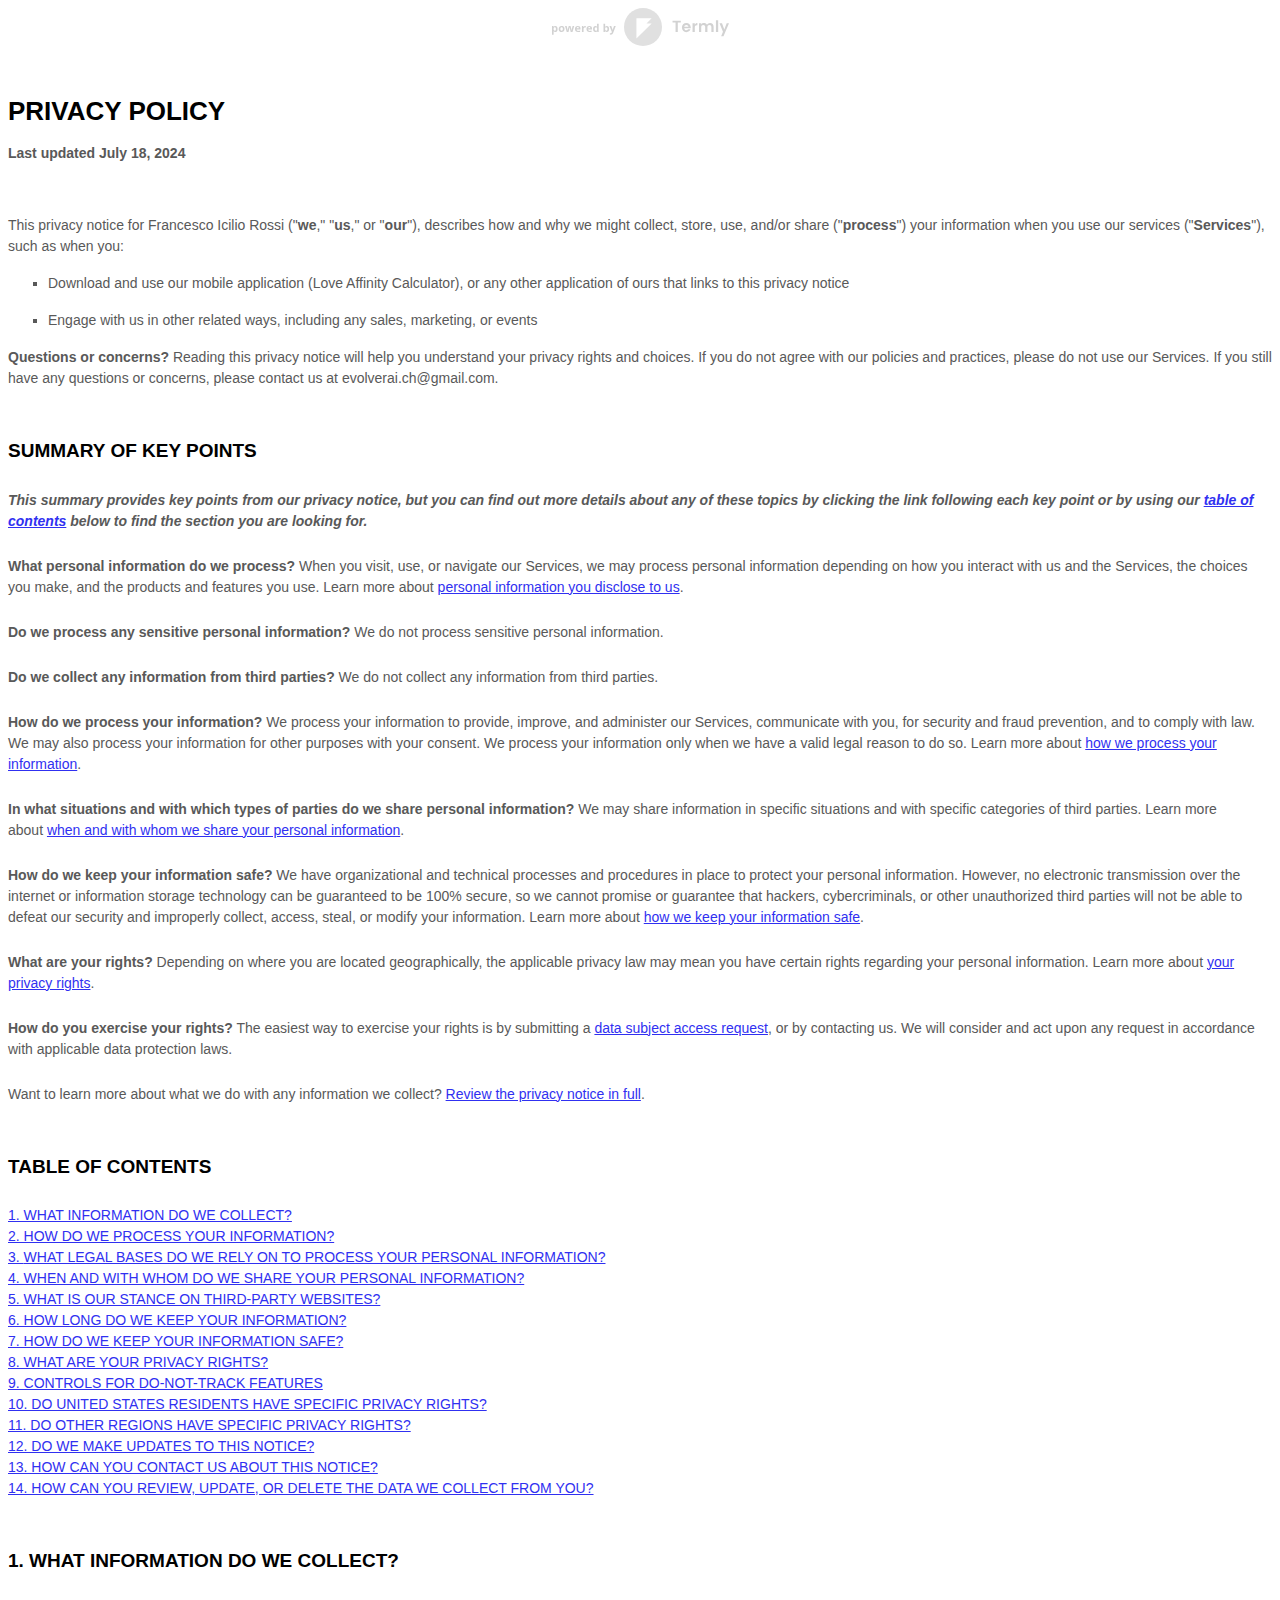
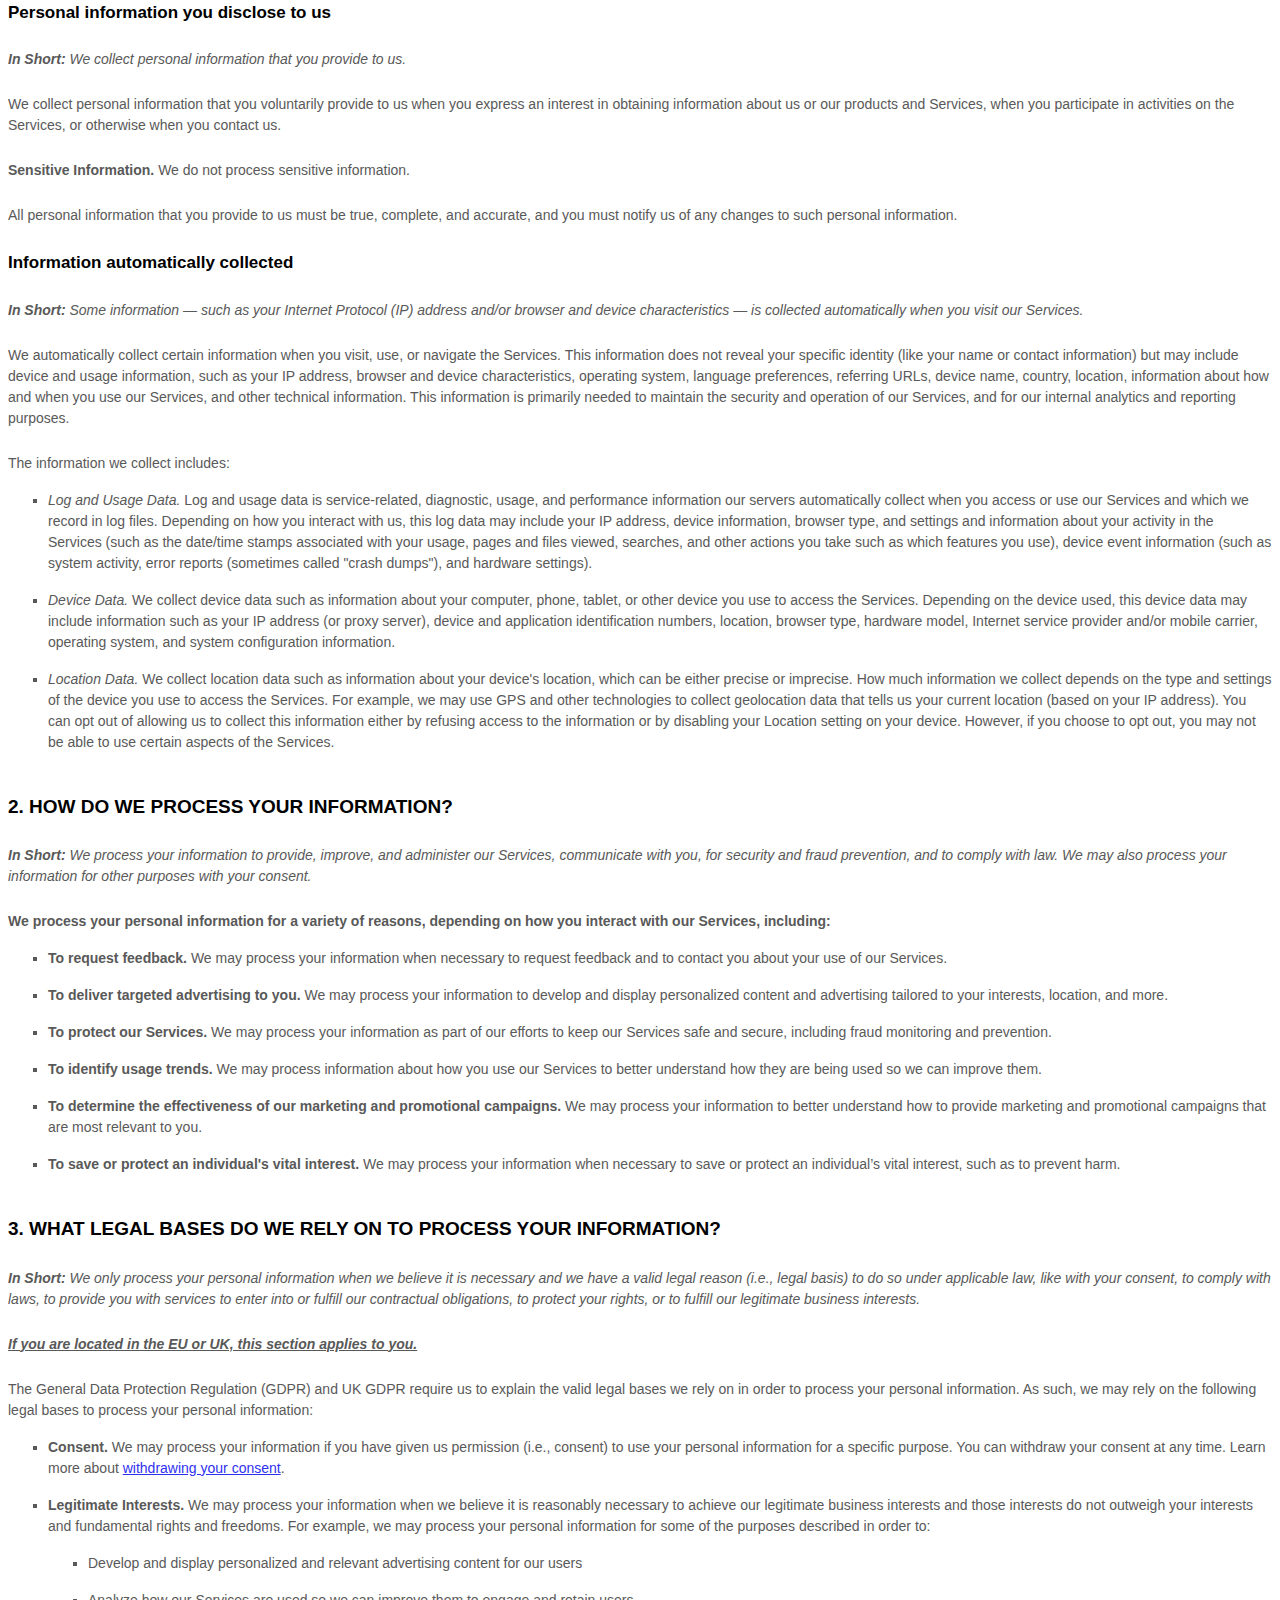
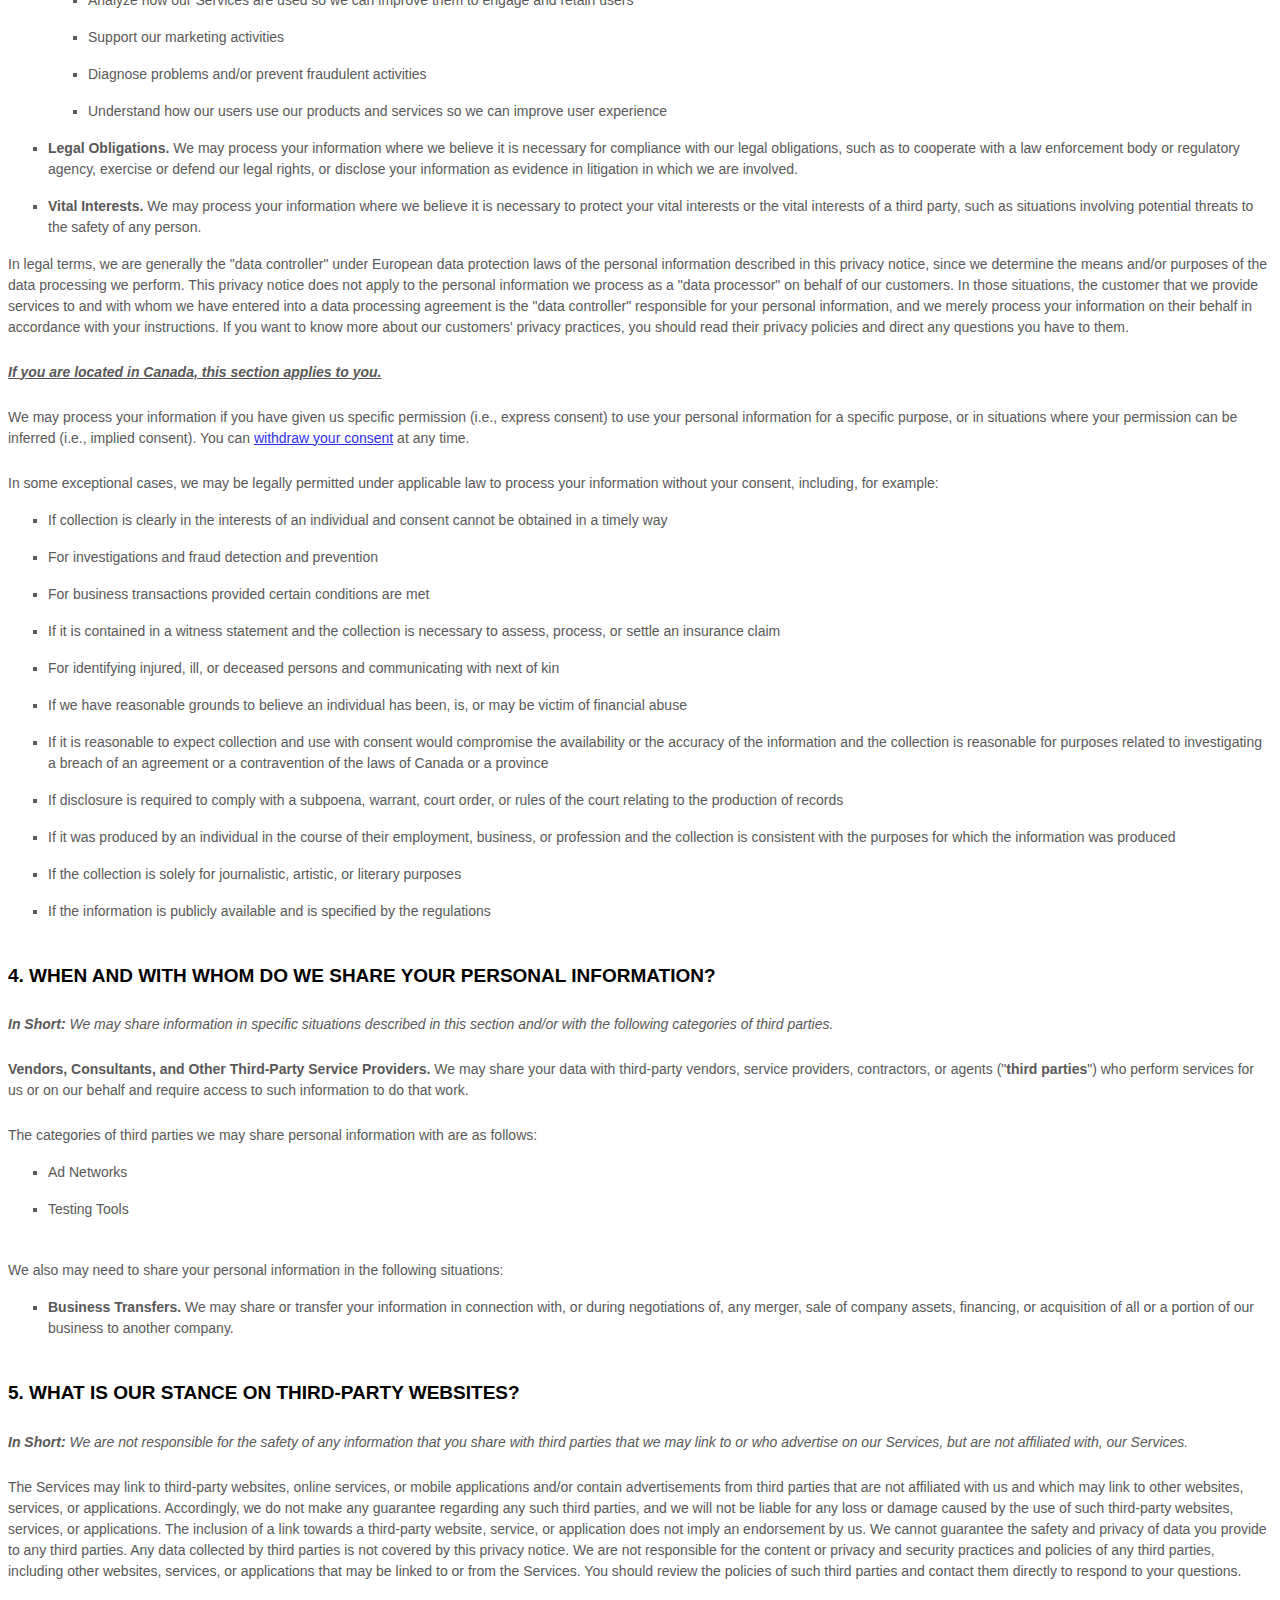
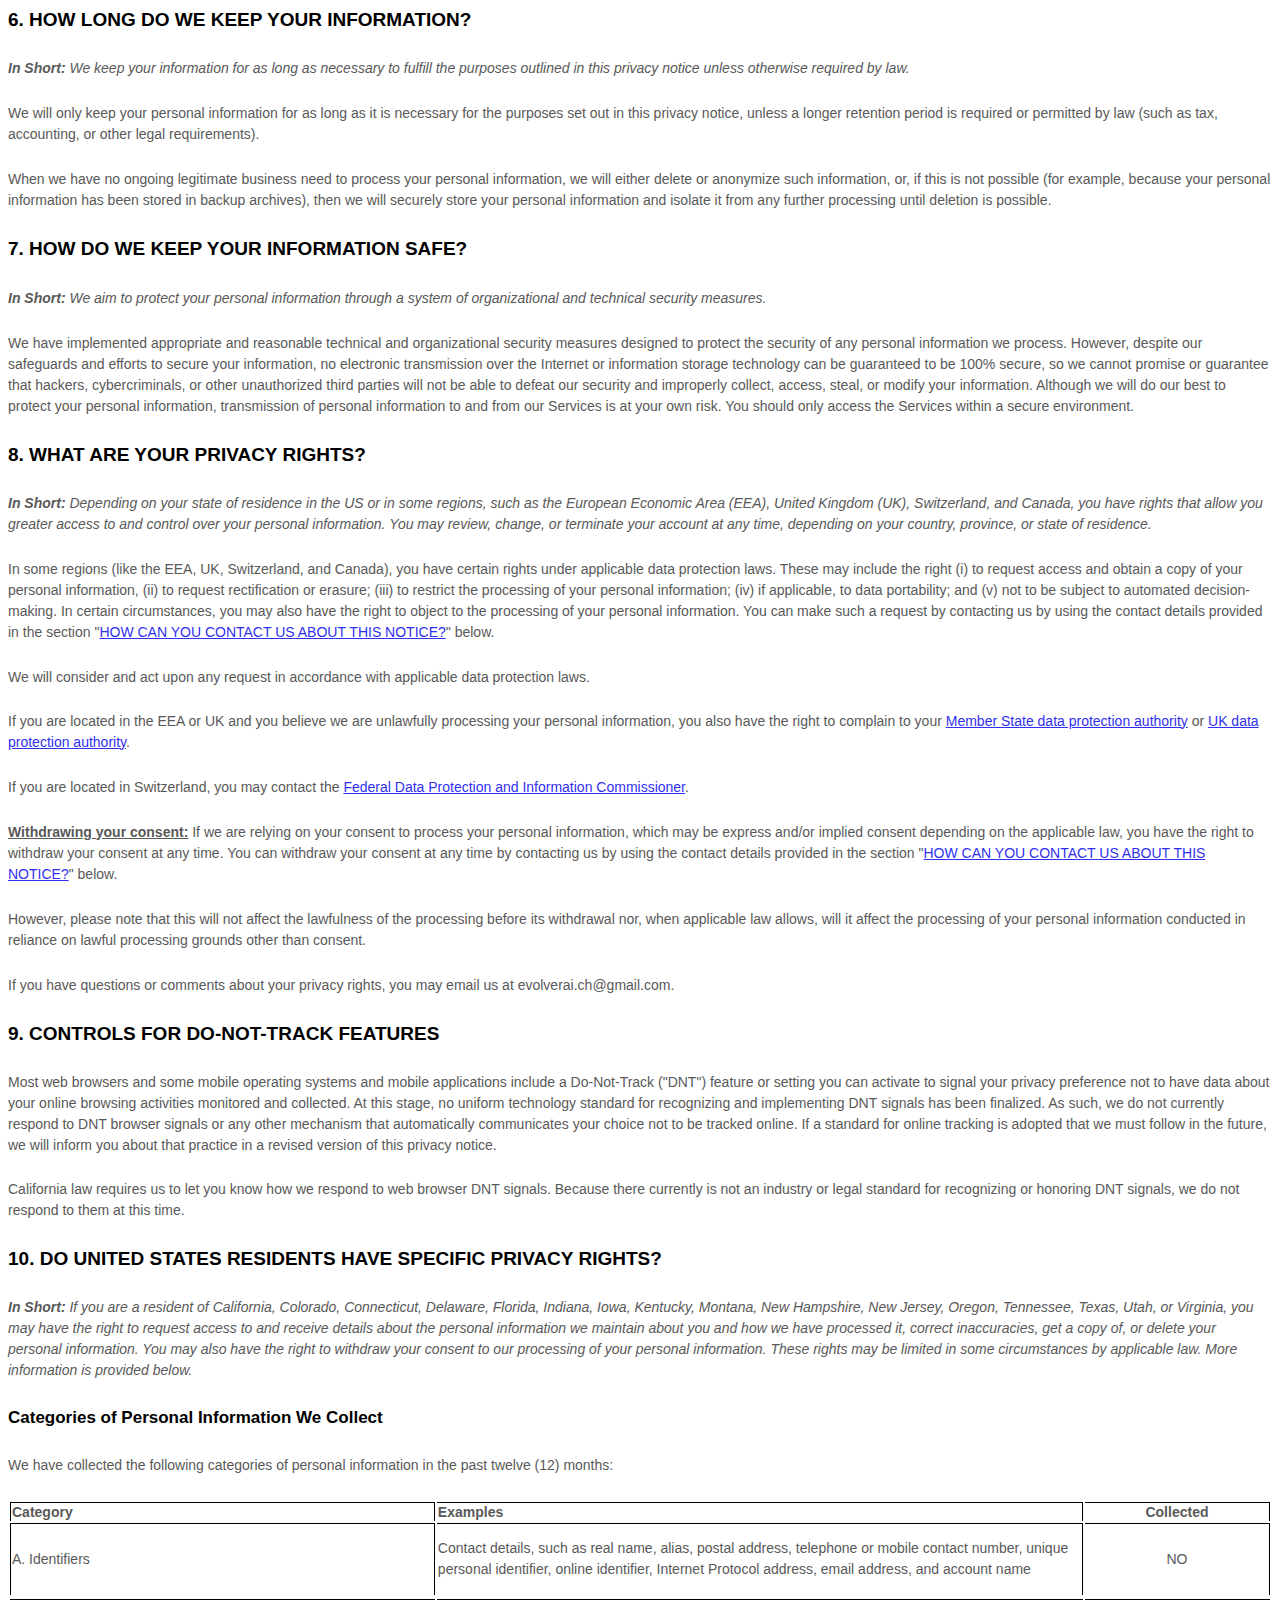
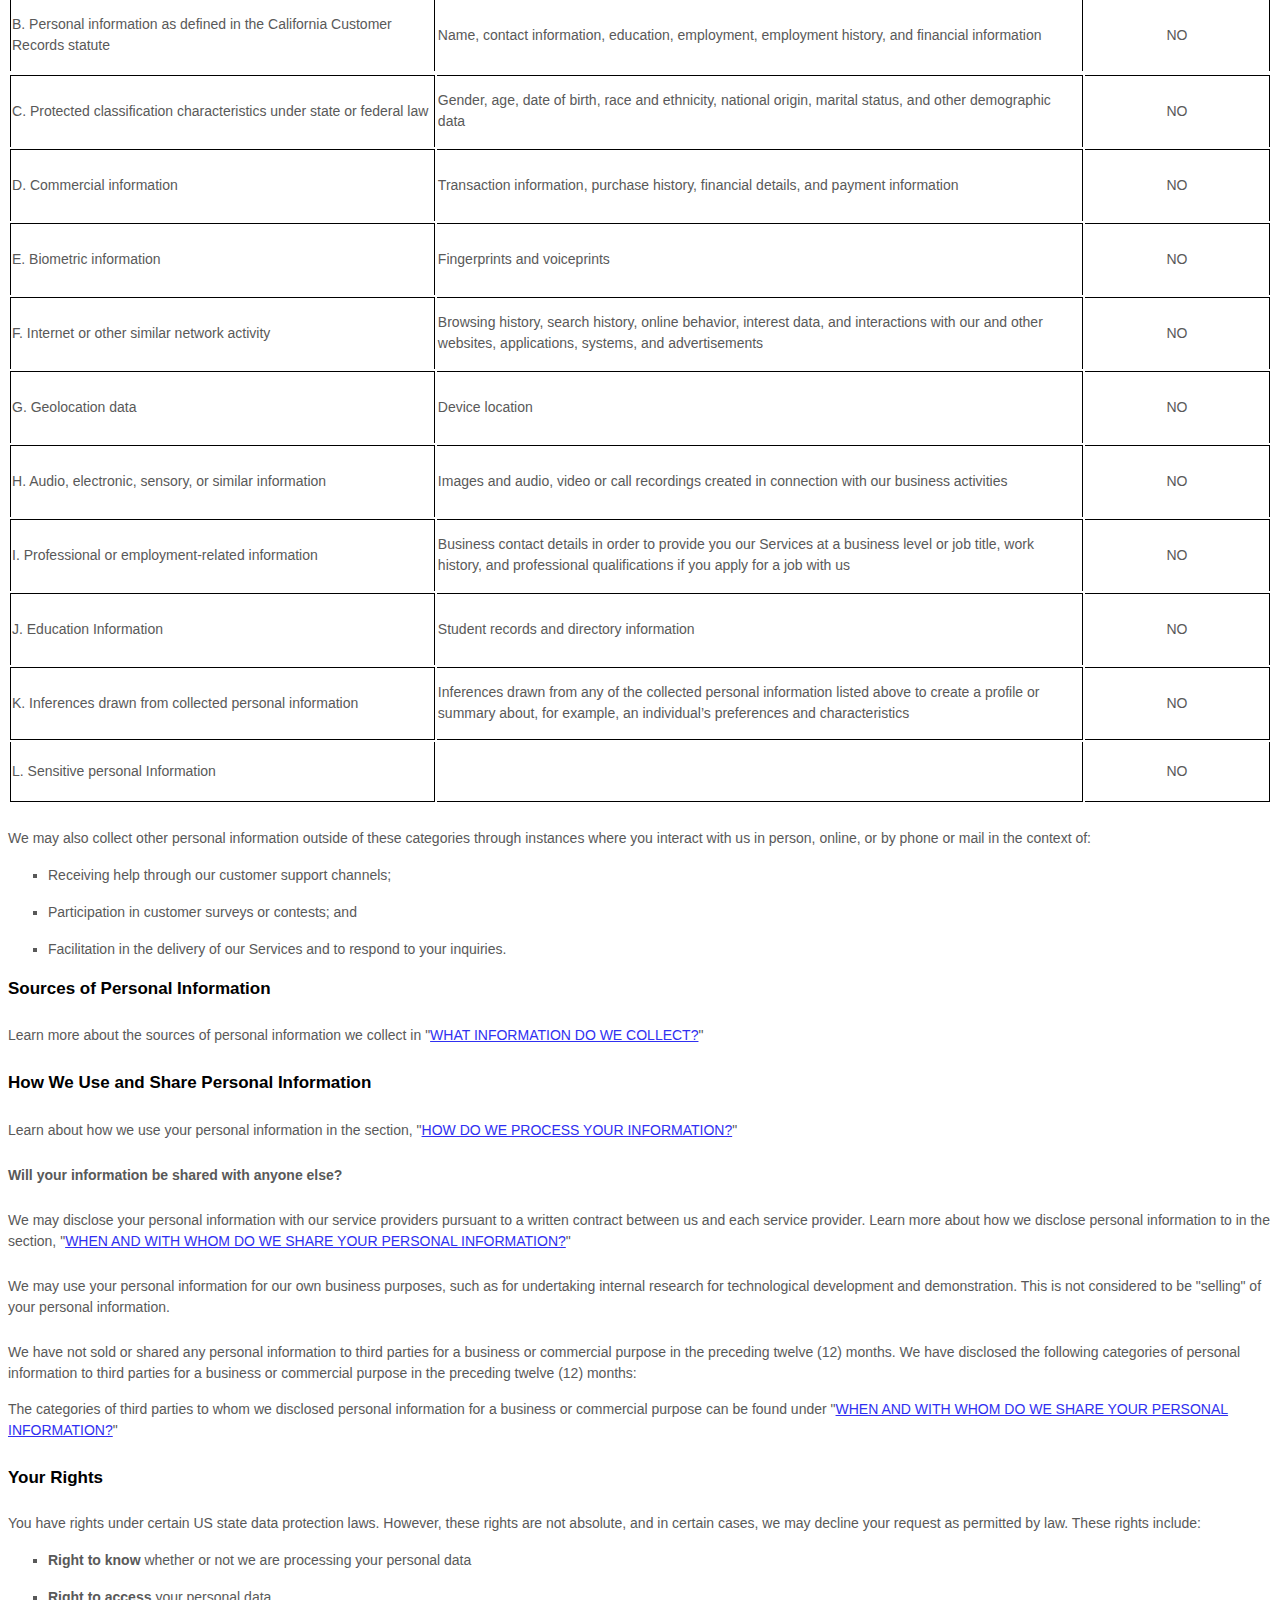
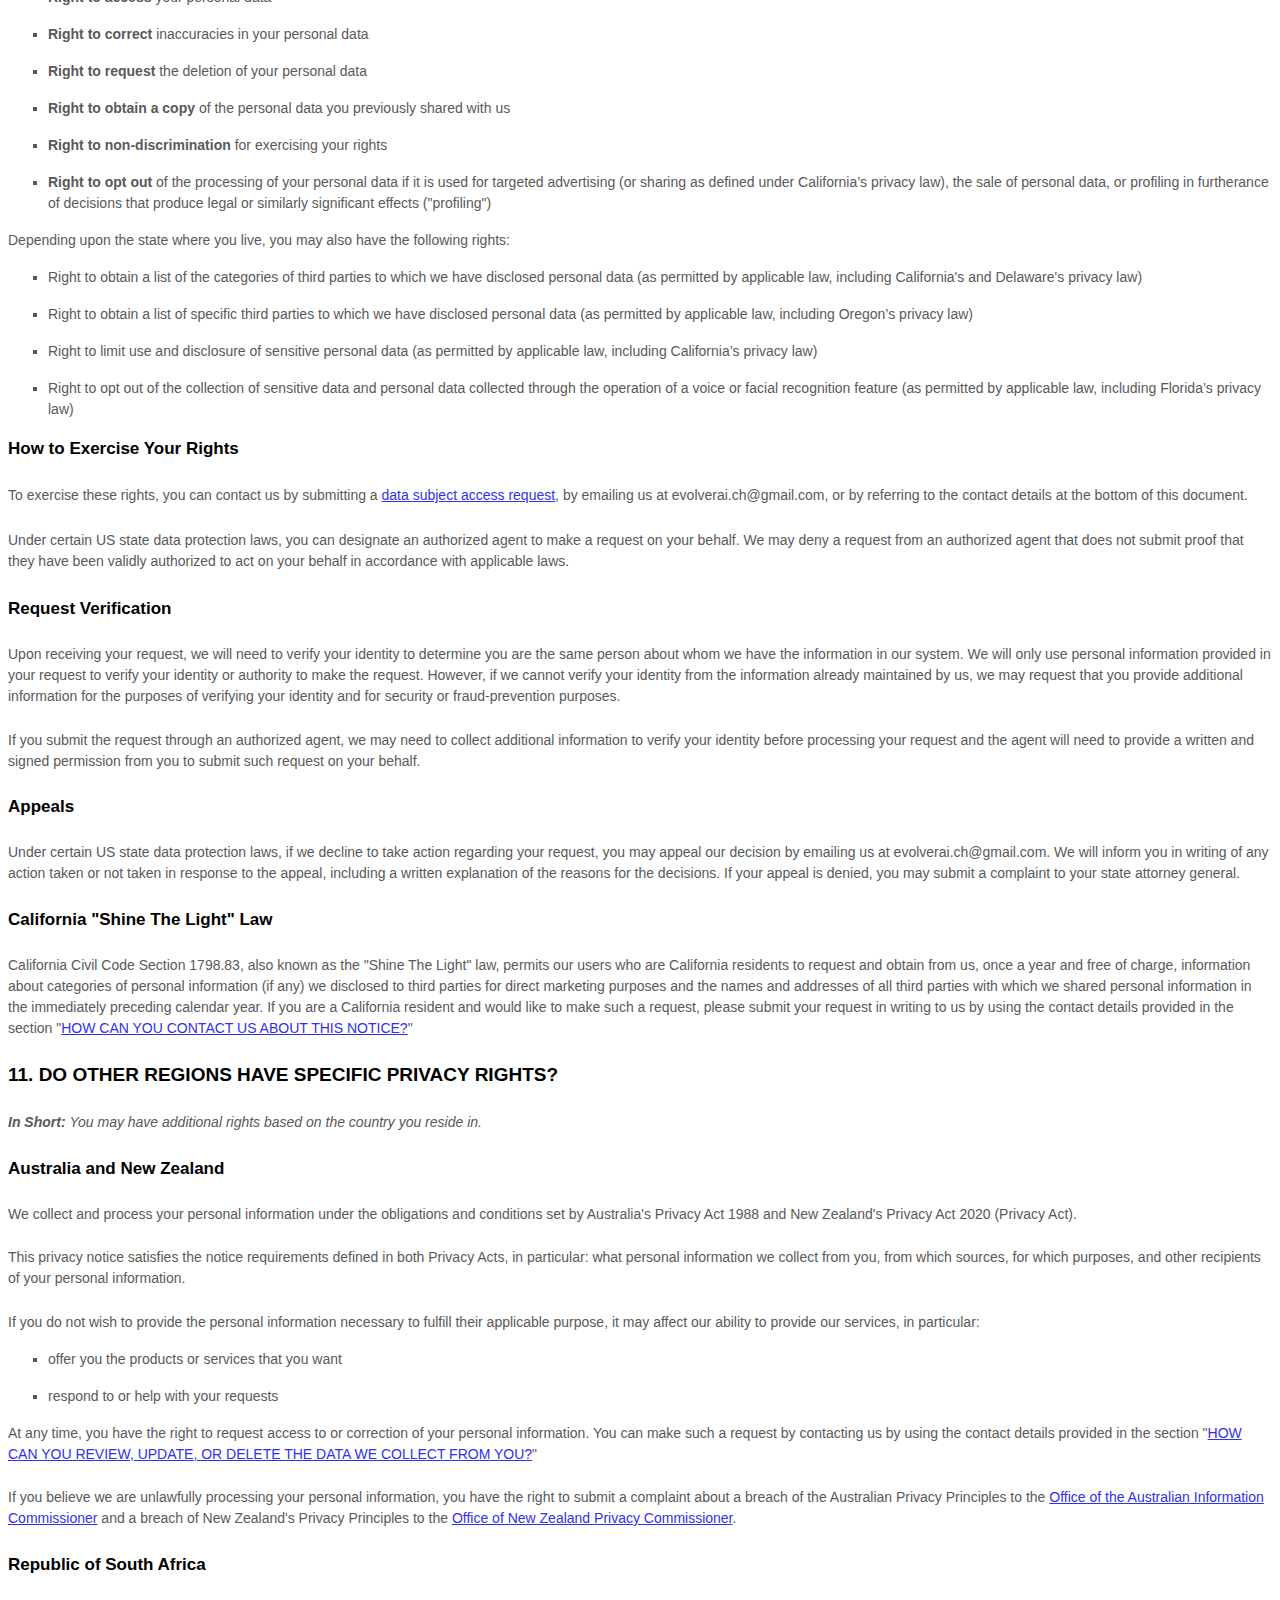
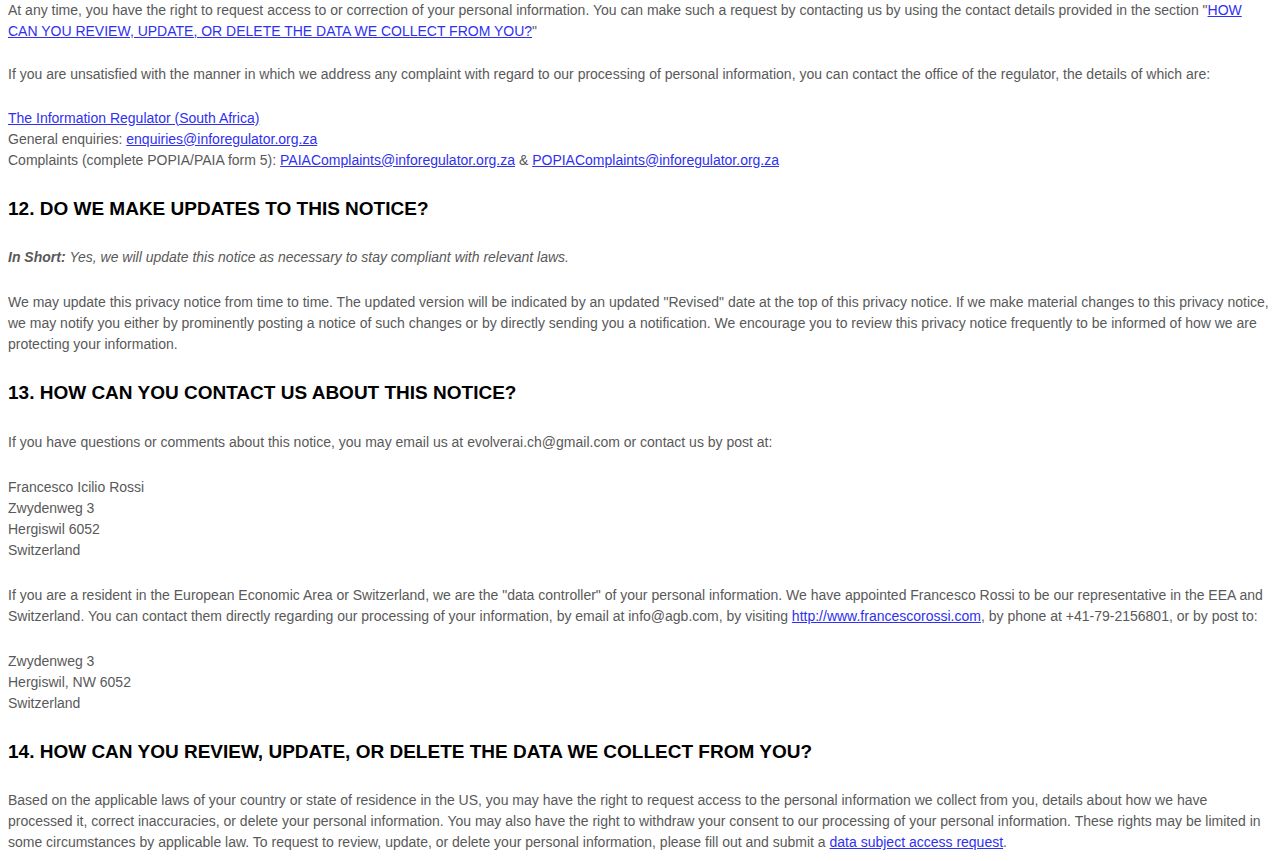
==== privacy.html @ 975b7aaa "Create privacy.html" ====
<html>
  <body>
    <style>
  [data-custom-class='body'], [data-custom-class='body'] * {
          background: transparent !important;
        }
[data-custom-class='title'], [data-custom-class='title'] * {
          font-family: Arial !important;
font-size: 26px !important;
color: #000000 !important;
        }
[data-custom-class='subtitle'], [data-custom-class='subtitle'] * {
          font-family: Arial !important;
color: #595959 !important;
font-size: 14px !important;
        }
[data-custom-class='heading_1'], [data-custom-class='heading_1'] * {
          font-family: Arial !important;
font-size: 19px !important;
color: #000000 !important;
        }
[data-custom-class='heading_2'], [data-custom-class='heading_2'] * {
          font-family: Arial !important;
font-size: 17px !important;
color: #000000 !important;
        }
[data-custom-class='body_text'], [data-custom-class='body_text'] * {
          color: #595959 !important;
font-size: 14px !important;
font-family: Arial !important;
        }
[data-custom-class='link'], [data-custom-class='link'] * {
          color: #3030F1 !important;
font-size: 14px !important;
font-family: Arial !important;
word-break: break-word !important;
        }
</style>
      <span style="display: block;margin: 0 auto 3.125rem;width: 11.125rem;height: 2.375rem;background: url([data-uri]) center no-repeat;"></span>

      <div data-custom-class="body">
      <div><strong><span style="font-size: 26px;"><span data-custom-class="title"><bdt class="block-component"></bdt><bdt class="question">PRIVACY POLICY</bdt><bdt class="statement-end-if-in-editor"></bdt></span></span></strong></div><div><br></div><div><span style="color: rgb(127, 127, 127);"><strong><span style="font-size: 15px;"><span data-custom-class="subtitle">Last updated <bdt class="question">July 18, 2024</bdt></span></span></strong></span></div><div><br></div><div><br></div><div><br></div><div style="line-height: 1.5;"><span style="color: rgb(127, 127, 127);"><span style="color: rgb(89, 89, 89); font-size: 15px;"><span data-custom-class="body_text">This privacy notice for <bdt class="question">Francesco Icilio Rossi<bdt class="block-component"></bdt></bdt> (<bdt class="block-component"></bdt>"<strong>we</strong>," "<strong>us</strong>," or "<strong>our</strong>"<bdt class="statement-end-if-in-editor"></bdt></span><span data-custom-class="body_text">), describes how and why we might collect, store, use, and/or share (<bdt class="block-component"></bdt>"<strong>process</strong>"<bdt class="statement-end-if-in-editor"></bdt>) your information when you use our services (<bdt class="block-component"></bdt>"<strong>Services</strong>"<bdt class="statement-end-if-in-editor"></bdt>), such as when you:</span></span></span><span style="font-size: 15px;"><span style="color: rgb(127, 127, 127);"><span data-custom-class="body_text"><span style="color: rgb(89, 89, 89);"><span data-custom-class="body_text"><bdt class="block-component"></bdt></span></span></span></span></span></span></span></span></li></ul><div><bdt class="block-component"><span style="font-size: 15px;"><span style="font-size: 15px;"><span style="color: rgb(127, 127, 127);"><span data-custom-class="body_text"><span style="color: rgb(89, 89, 89);"><span data-custom-class="body_text"><bdt class="block-component"></bdt></span></span></span></span></span></span></bdt></div><ul><li data-custom-class="body_text" style="line-height: 1.5;"><span style="font-size: 15px; color: rgb(89, 89, 89);"><span style="font-size: 15px; color: rgb(89, 89, 89);"><span data-custom-class="body_text">Download and use<bdt class="block-component"></bdt> our mobile application<bdt class="block-component"></bdt> (<bdt class="question">Love Affinity Calculator)<span style="font-size: 15px; color: rgb(89, 89, 89);"><span style="font-size: 15px; color: rgb(89, 89, 89);"><span data-custom-class="body_text"><span style="font-size: 15px;"><span style="color: rgb(89, 89, 89);"><span data-custom-class="body_text"><span style="font-size: 15px;"><span style="color: rgb(89, 89, 89);"><bdt class="statement-end-if-in-editor">,</bdt></span></span></span></span></span></span></span></span></bdt></span><span data-custom-class="body_text"><span style="font-size: 15px;"><span style="color: rgb(89, 89, 89);"><span data-custom-class="body_text"><span style="font-size: 15px;"><span style="color: rgb(89, 89, 89);"><bdt class="statement-end-if-in-editor"><bdt class="block-component"> or any other application of ours that links to this privacy notice</bdt></bdt></span></span></span></span></span></span></span></span></li></ul><div style="line-height: 1.5;"><span style="font-size: 15px;"><span style="color: rgb(127, 127, 127);"><span data-custom-class="body_text"><span style="color: rgb(89, 89, 89);"><span data-custom-class="body_text"><bdt class="block-component"></bdt></span></span></span></span></span></div><ul><li data-custom-class="body_text" style="line-height: 1.5;"><span style="font-size: 15px; color: rgb(89, 89, 89);"><span style="font-size: 15px; color: rgb(89, 89, 89);"><span data-custom-class="body_text">Engage with us in other related ways, including any sales, marketing, or events<span style="font-size: 15px;"><span style="color: rgb(89, 89, 89);"><span data-custom-class="body_text"><span style="font-size: 15px;"><span style="color: rgb(89, 89, 89);"><bdt class="statement-end-if-in-editor"></bdt></span></span></span></span></span></span></span></span></li></ul><div style="line-height: 1.5;"><span style="font-size: 15px;"><span style="color: rgb(127, 127, 127);"><span data-custom-class="body_text"><strong>Questions or concerns? </strong>Reading this privacy notice will help you understand your privacy rights and choices. If you do not agree with our policies and practices, please do not use our Services.<bdt class="block-component"></bdt> If you still have any questions or concerns, please contact us at <bdt class="question">evolverai.ch@gmail.com</bdt>.</span></span></span></div><div style="line-height: 1.5;"><br></div><div style="line-height: 1.5;"><br></div><div style="line-height: 1.5;"><strong><span style="font-size: 15px;"><span data-custom-class="heading_1">SUMMARY OF KEY POINTS</span></span></strong></div><div style="line-height: 1.5;"><br></div><div style="line-height: 1.5;"><span style="font-size: 15px;"><span data-custom-class="body_text"><strong><em>This summary provides key points from our privacy notice, but you can find out more details about any of these topics by clicking the link following each key point or by using our </em></strong></span></span><a data-custom-class="link" href="#toc"><span style="color: rgb(0, 58, 250); font-size: 15px;"><span data-custom-class="body_text"><strong><em>table of contents</em></strong></span></span></a><span style="font-size: 15px;"><span data-custom-class="body_text"><strong><em> below to find the section you are looking for.</em></strong></span></span></div><div style="line-height: 1.5;"><br></div><div style="line-height: 1.5;"><span style="font-size: 15px;"><span data-custom-class="body_text"><strong>What personal information do we process?</strong> When you visit, use, or navigate our Services, we may process personal information depending on how you interact with us and the Services, the choices you make, and the products and features you use. Learn more about </span></span><a data-custom-class="link" href="#personalinfo"><span style="color: rgb(0, 58, 250); font-size: 15px;"><span data-custom-class="body_text">personal information you disclose to us</span></span></a><span data-custom-class="body_text">.</span></div><div style="line-height: 1.5;"><br></div><div style="line-height: 1.5;"><span style="font-size: 15px;"><span data-custom-class="body_text"><strong>Do we process any sensitive personal information?</strong> <bdt class="block-component"></bdt>We do not process sensitive personal information.<bdt class="else-block"></bdt></span></span></div><div style="line-height: 1.5;"><br></div><div style="line-height: 1.5;"><span style="font-size: 15px;"><span data-custom-class="body_text"><strong>Do we collect any information from third parties?</strong> <bdt class="block-component"></bdt>We do not collect any information from third parties.<bdt class="else-block"></bdt></span></span></div><div style="line-height: 1.5;"><br></div><div style="line-height: 1.5;"><span style="font-size: 15px;"><span data-custom-class="body_text"><strong>How do we process your information?</strong> We process your information to provide, improve, and administer our Services, communicate with you, for security and fraud prevention, and to comply with law. We may also process your information for other purposes with your consent. We process your information only when we have a valid legal reason to do so. Learn more about </span></span><a data-custom-class="link" href="#infouse"><span style="color: rgb(0, 58, 250); font-size: 15px;"><span data-custom-class="body_text">how we process your information</span></span></a><span data-custom-class="body_text">.</span></div><div style="line-height: 1.5;"><br></div><div style="line-height: 1.5;"><span style="font-size: 15px;"><span data-custom-class="body_text"><strong>In what situations and with which <bdt class="block-component"></bdt>types of <bdt class="statement-end-if-in-editor"></bdt>parties do we share personal information?</strong> We may share information in specific situations and with specific <bdt class="block-component"></bdt>categories of <bdt class="statement-end-if-in-editor"></bdt>third parties. Learn more about </span></span><a data-custom-class="link" href="#whoshare"><span style="color: rgb(0, 58, 250); font-size: 15px;"><span data-custom-class="body_text">when and with whom we share your personal information</span></span></a><span style="font-size: 15px;"><span data-custom-class="body_text">.<bdt class="block-component"></bdt></span></span></div><div style="line-height: 1.5;"><br></div><div style="line-height: 1.5;"><span style="font-size: 15px;"><span data-custom-class="body_text"><strong>How do we keep your information safe?</strong> We have <bdt class="block-component"></bdt>organizational<bdt class="statement-end-if-in-editor"></bdt> and technical processes and procedures in place to protect your personal information. However, no electronic transmission over the internet or information storage technology can be guaranteed to be 100% secure, so we cannot promise or guarantee that hackers, cybercriminals, or other <bdt class="block-component"></bdt>unauthorized<bdt class="statement-end-if-in-editor"></bdt> third parties will not be able to defeat our security and improperly collect, access, steal, or modify your information. Learn more about </span></span><a data-custom-class="link" href="#infosafe"><span style="color: rgb(0, 58, 250); font-size: 15px;"><span data-custom-class="body_text">how we keep your information safe</span></span></a><span data-custom-class="body_text">.</span><span style="font-size: 15px;"><span data-custom-class="body_text"><bdt class="statement-end-if-in-editor"></bdt></span></span></div><div style="line-height: 1.5;"><br></div><div style="line-height: 1.5;"><span style="font-size: 15px;"><span data-custom-class="body_text"><strong>What are your rights?</strong> Depending on where you are located geographically, the applicable privacy law may mean you have certain rights regarding your personal information. Learn more about </span></span><a data-custom-class="link" href="#privacyrights"><span style="color: rgb(0, 58, 250); font-size: 15px;"><span data-custom-class="body_text">your privacy rights</span></span></a><span data-custom-class="body_text">.</span></div><div style="line-height: 1.5;"><br></div><div style="line-height: 1.5;"><span style="font-size: 15px;"><span data-custom-class="body_text"><strong>How do you exercise your rights?</strong> The easiest way to exercise your rights is by <bdt class="block-component">submitting a </bdt></span></span><a data-custom-class="link" href="https://app.termly.io/notify/fcb18ccc-96d6-456f-a2cc-b5f758403b99" rel="noopener noreferrer" target="_blank"><span style="color: rgb(0, 58, 250); font-size: 15px;"><span data-custom-class="body_text">data subject access request</span></span></a><span style="font-size: 15px;"><span data-custom-class="body_text"><bdt class="block-component"></bdt>, or by contacting us. We will consider and act upon any request in accordance with applicable data protection laws.</span></span></div><div style="line-height: 1.5;"><br></div><div style="line-height: 1.5;"><span style="font-size: 15px;"><span data-custom-class="body_text">Want to learn more about what we do with any information we collect? </span></span><a data-custom-class="link" href="#toc"><span style="color: rgb(0, 58, 250); font-size: 15px;"><span data-custom-class="body_text">Review the privacy notice in full</span></span></a><span style="font-size: 15px;"><span data-custom-class="body_text">.</span></span></div><div style="line-height: 1.5;"><br></div><div style="line-height: 1.5;"><br></div><div id="toc" style="line-height: 1.5;"><span style="font-size: 15px;"><span style="color: rgb(127, 127, 127);"><span style="color: rgb(0, 0, 0);"><strong><span data-custom-class="heading_1">TABLE OF CONTENTS</span></strong></span></span></span></div><div style="line-height: 1.5;"><br></div><div style="line-height: 1.5;"><span style="font-size: 15px;"><a data-custom-class="link" href="#infocollect"><span style="color: rgb(0, 58, 250);">1. WHAT INFORMATION DO WE COLLECT?</span></a></span></div><div style="line-height: 1.5;"><span style="font-size: 15px;"><a data-custom-class="link" href="#infouse"><span style="color: rgb(0, 58, 250);">2. HOW DO WE PROCESS YOUR INFORMATION?<bdt class="block-component"></bdt></span></a></span></div><div style="line-height: 1.5;"><span style="font-size: 15px;"><a data-custom-class="link" href="#legalbases"><span style="color: rgb(0, 58, 250);">3. <span style="font-size: 15px;"><span style="color: rgb(0, 58, 250);">WHAT LEGAL BASES DO WE RELY ON TO PROCESS YOUR PERSONAL INFORMATION?</span></span><bdt class="statement-end-if-in-editor"></bdt></span></a></span></div><div style="line-height: 1.5;"><span style="font-size: 15px;"><span style="color: rgb(0, 58, 250);"><a data-custom-class="link" href="#whoshare">4. WHEN AND WITH WHOM DO WE SHARE YOUR PERSONAL INFORMATION?</a></span><span data-custom-class="body_text"><bdt class="block-component"></bdt></span></span></div><div style="line-height: 1.5;"><span style="color: rgb(0, 58, 250); font-size: 15px;"><a data-custom-class="link" href="#3pwebsites">5. WHAT IS OUR STANCE ON THIRD-PARTY WEBSITES?<bdt class="statement-end-if-in-editor"></bdt></a><span style="color: rgb(127, 127, 127);"><span style="color: rgb(89, 89, 89);"><span data-custom-class="body_text"><span style="color: rgb(89, 89, 89);"><bdt class="block-component"></bdt></span></span><span data-custom-class="body_text"><span style="color: rgb(89, 89, 89);"><span style="color: rgb(89, 89, 89);"><span style="color: rgb(89, 89, 89);"><bdt class="block-component"></bdt></span></span><bdt class="block-component"></bdt></span></span></span></span></span></div><div style="line-height: 1.5;"><span style="font-size: 15px;"><a data-custom-class="link" href="#inforetain"><span style="color: rgb(0, 58, 250);">6. HOW LONG DO WE KEEP YOUR INFORMATION?</span></a><span style="color: rgb(127, 127, 127);"><span style="color: rgb(89, 89, 89);"><span data-custom-class="body_text"><span style="color: rgb(89, 89, 89);"><span style="color: rgb(89, 89, 89);"><bdt class="block-component"></bdt></span></span></span></span></span></span></div><div style="line-height: 1.5;"><span style="font-size: 15px;"><a data-custom-class="link" href="#infosafe"><span style="color: rgb(0, 58, 250);">7. HOW DO WE KEEP YOUR INFORMATION SAFE?</span></a><span style="color: rgb(127, 127, 127);"><span style="color: rgb(89, 89, 89);"><span data-custom-class="body_text"><span style="color: rgb(89, 89, 89);"><bdt class="statement-end-if-in-editor"></bdt><bdt class="block-component"></bdt></span></span></span></span></span></div><div style="line-height: 1.5;"><span style="font-size: 15px;"><span style="color: rgb(0, 58, 250);"><a data-custom-class="link" href="#privacyrights">8. WHAT ARE YOUR PRIVACY RIGHTS?</a></span></span></div><div style="line-height: 1.5;"><span style="font-size: 15px;"><a data-custom-class="link" href="#DNT"><span style="color: rgb(0, 58, 250);">9. CONTROLS FOR DO-NOT-TRACK FEATURES<bdt class="block-component"></bdt></span></a></span></div><div style="line-height: 1.5;"><span style="font-size: 15px;"><a data-custom-class="link" href="#uslaws"><span style="color: rgb(0, 58, 250);">10. DO UNITED STATES RESIDENTS HAVE SPECIFIC PRIVACY RIGHTS?</span></a></span><bdt class="block-component"><span style="font-size: 15px;"><span data-custom-class="body_text"></span></span></bdt></div><div style="line-height: 1.5;"><a data-custom-class="link" href="#otherlaws"><span style="color: rgb(0, 58, 250); font-size: 15px;">11. DO OTHER REGIONS HAVE SPECIFIC PRIVACY RIGHTS?</span></a><span style="font-size: 15px;"><bdt class="statement-end-if-in-editor"><span data-custom-class="body_text"></span></bdt></span></div><div style="line-height: 1.5;"><bdt class="block-component"><span style="font-size: 15px;"></bdt><bdt class="block-component"></bdt><bdt class="block-component"></bdt><bdt class="block-component"></bdt><bdt class="block-component"></bdt><bdt class="block-component"></bdt><bdt class="block-component"></bdt><bdt class="block-component"></bdt><bdt class="block-component"></bdt><bdt class="block-component"></span></bdt></div><div style="line-height: 1.5;"><span style="font-size: 15px;"><a data-custom-class="link" href="#policyupdates"><span style="color: rgb(0, 58, 250);">12. DO WE MAKE UPDATES TO THIS NOTICE?</span></a></span></div><div style="line-height: 1.5;"><a data-custom-class="link" href="#contact"><span style="color: rgb(0, 58, 250); font-size: 15px;">13. HOW CAN YOU CONTACT US ABOUT THIS NOTICE?</span></a></div><div style="line-height: 1.5;"><a data-custom-class="link" href="#request"><span style="color: rgb(0, 58, 250);">14. HOW CAN YOU REVIEW, UPDATE, OR DELETE THE DATA WE COLLECT FROM YOU?</span></a></div><div style="line-height: 1.5;"><br></div><div style="line-height: 1.5;"><br></div><div id="infocollect" style="line-height: 1.5;"><span style="color: rgb(0, 0, 0);"><span style="color: rgb(0, 0, 0); font-size: 15px;"><span style="font-size: 15px; color: rgb(0, 0, 0);"><span style="font-size: 15px; color: rgb(0, 0, 0);"><span id="control" style="color: rgb(0, 0, 0);"><strong><span data-custom-class="heading_1">1. WHAT INFORMATION DO WE COLLECT?</span></strong></span></span></span></span></span></div><div style="line-height: 1.5;"><br></div><div id="personalinfo" style="line-height: 1.5;"><span data-custom-class="heading_2" style="color: rgb(0, 0, 0);"><span style="font-size: 15px;"><strong>Personal information you disclose to us</strong></span></span></div><div><div><br></div><div style="line-height: 1.5;"><span style="color: rgb(127, 127, 127);"><span style="color: rgb(89, 89, 89); font-size: 15px;"><span data-custom-class="body_text"><span style="font-size: 15px; color: rgb(89, 89, 89);"><span style="font-size: 15px; color: rgb(89, 89, 89);"><span data-custom-class="body_text"><strong><em>In Short:</em></strong></span></span></span></span><span data-custom-class="body_text"><span style="font-size: 15px; color: rgb(89, 89, 89);"><span style="font-size: 15px; color: rgb(89, 89, 89);"><span data-custom-class="body_text"><strong><em> </em></strong><em>We collect personal information that you provide to us.</em></span></span></span></span></span></span></div></div><div style="line-height: 1.5;"><br></div><div style="line-height: 1.5;"><span style="font-size: 15px; color: rgb(89, 89, 89);"><span style="font-size: 15px; color: rgb(89, 89, 89);"><span data-custom-class="body_text">We collect personal information that you voluntarily provide to us when you <span style="font-size: 15px;"><bdt class="block-component"></bdt></span></span><span data-custom-class="body_text">express an interest in obtaining information about us or our products and Services, when you participate in activities on the Services, or otherwise when you contact us.</span></span></span></span></div><div style="line-height: 1.5;"><br></div><div style="line-height: 1.5;"><span style="font-size: 15px; color: rgb(89, 89, 89);"><span style="font-size: 15px; color: rgb(89, 89, 89);"><span data-custom-class="body_text"><span style="font-size: 15px;"><bdt class="block-component"></bdt></span></span></span></span></span></div><div id="sensitiveinfo" style="line-height: 1.5;"><span style="font-size: 15px;"><span data-custom-class="body_text"><strong>Sensitive Information.</strong> <bdt class="block-component"></bdt>We do not process sensitive information.</span></span></div><div style="line-height: 1.5;"><br></div><div style="line-height: 1.5;"><span style="font-size: 15px;"><span data-custom-class="body_text"><bdt class="else-block"></bdt></span></span><span style="font-size: 15px; color: rgb(89, 89, 89);"><span style="font-size: 15px; color: rgb(89, 89, 89);"><span data-custom-class="body_text"><span style="font-size: 15px;"><span data-custom-class="body_text"><bdt class="block-component"><bdt class="block-component"></bdt></bdt></span></span></span></span><bdt class="block-component"><bdt class="block-component"></span></span></bdt></div><div style="line-height: 1.5;"><span style="font-size: 15px; color: rgb(89, 89, 89);"><span style="font-size: 15px; color: rgb(89, 89, 89);"><span data-custom-class="body_text">All personal information that you provide to us must be true, complete, and accurate, and you must notify us of any changes to such personal information.</span></span></span></div><div style="line-height: 1.5;"><br></div><div style="line-height: 1.5;"><span style="font-size: 15px; color: rgb(89, 89, 89);"><span style="font-size: 15px; color: rgb(89, 89, 89);"><span data-custom-class="body_text"><bdt class="block-component"></bdt></span></span></span></div><div style="line-height: 1.5;"><span data-custom-class="heading_2" style="color: rgb(0, 0, 0);"><span style="font-size: 15px;"><strong>Information automatically collected</strong></span></span></div><div><div><br></div><div style="line-height: 1.5;"><span style="color: rgb(127, 127, 127);"><span style="color: rgb(89, 89, 89); font-size: 15px;"><span data-custom-class="body_text"><span style="font-size: 15px; color: rgb(89, 89, 89);"><span style="font-size: 15px; color: rgb(89, 89, 89);"><span data-custom-class="body_text"><strong><em>In Short:</em></strong></span></span></span></span><span data-custom-class="body_text"><span style="font-size: 15px; color: rgb(89, 89, 89);"><span style="font-size: 15px; color: rgb(89, 89, 89);"><span data-custom-class="body_text"><strong><em> </em></strong><em>Some information — such as your Internet Protocol (IP) address and/or browser and device characteristics — is collected automatically when you visit our Services.</em></span></span></span></span></span></span></div></div><div style="line-height: 1.5;"><br></div><div style="line-height: 1.5;"><span style="font-size: 15px; color: rgb(89, 89, 89);"><span style="font-size: 15px; color: rgb(89, 89, 89);"><span data-custom-class="body_text">We automatically collect certain information when you visit, use, or navigate the Services. This information does not reveal your specific identity (like your name or contact information) but may include device and usage information, such as your IP address, browser and device characteristics, operating system, language preferences, referring URLs, device name, country, location, information about how and when you use our Services, and other technical information. This information is primarily needed to maintain the security and operation of our Services, and for our internal analytics and reporting purposes.</span></span></span></div><div style="line-height: 1.5;"><br></div><div style="line-height: 1.5;"><span style="font-size: 15px; color: rgb(89, 89, 89);"><span style="font-size: 15px; color: rgb(89, 89, 89);"><span data-custom-class="body_text"><bdt class="block-component"></span></bdt></span><span data-custom-class="body_text"><bdt class="block-component"></bdt></span></span></span></div><div style="line-height: 1.5;"><span style="font-size: 15px; color: rgb(89, 89, 89);"><span style="font-size: 15px; color: rgb(89, 89, 89);"><span data-custom-class="body_text">The information we collect includes:<bdt class="block-component"></bdt></span></span></span></div><ul><li data-custom-class="body_text" style="line-height: 1.5;"><span style="font-size: 15px; color: rgb(89, 89, 89);"><span style="font-size: 15px; color: rgb(89, 89, 89);"><span data-custom-class="body_text"><em>Log and Usage Data.</em> Log and usage data is service-related, diagnostic, usage, and performance information our servers automatically collect when you access or use our Services and which we record in log files. Depending on how you interact with us, this log data may include your IP address, device information, browser type, and settings and information about your activity in the Services<span style="font-size: 15px;"> </span>(such as the date/time stamps associated with your usage, pages and files viewed, searches, and other actions you take such as which features you use), device event information (such as system activity, error reports (sometimes called <bdt class="block-component"></bdt>"crash dumps"<bdt class="statement-end-if-in-editor"></bdt>), and hardware settings).<span style="font-size: 15px;"><span style="color: rgb(89, 89, 89);"><span data-custom-class="body_text"><span style="font-size: 15px;"><span style="color: rgb(89, 89, 89);"><bdt class="statement-end-if-in-editor"></bdt></span></span></span></span></span></span></span></span></li></ul><div style="line-height: 1.5;"><bdt class="block-component"><span style="font-size: 15px;"><span data-custom-class="body_text"></span></span></bdt></div><ul><li data-custom-class="body_text" style="line-height: 1.5;"><span style="font-size: 15px; color: rgb(89, 89, 89);"><span style="font-size: 15px; color: rgb(89, 89, 89);"><span data-custom-class="body_text"><em>Device Data.</em> We collect device data such as information about your computer, phone, tablet, or other device you use to access the Services. Depending on the device used, this device data may include information such as your IP address (or proxy server), device and application identification numbers, location, browser type, hardware model, Internet service provider and/or mobile carrier, operating system, and system configuration information.<span style="font-size: 15px;"><span style="color: rgb(89, 89, 89);"><span data-custom-class="body_text"><span style="font-size: 15px;"><span style="color: rgb(89, 89, 89);"><bdt class="statement-end-if-in-editor"></bdt></span></span></span></span></span></span></span></span></li></ul><div style="line-height: 1.5;"><bdt class="block-component"><span style="font-size: 15px;"><span data-custom-class="body_text"></span></span></bdt></div><ul><li data-custom-class="body_text" style="line-height: 1.5;"><span style="font-size: 15px; color: rgb(89, 89, 89);"><span style="font-size: 15px; color: rgb(89, 89, 89);"><span data-custom-class="body_text"><em>Location Data.</em> We collect location data such as information about your device's location, which can be either precise or imprecise. How much information we collect depends on the type and settings of the device you use to access the Services. For example, we may use GPS and other technologies to collect geolocation data that tells us your current location (based on your IP address). You can opt out of allowing us to collect this information either by refusing access to the information or by disabling your Location setting on your device. However, if you choose to opt out, you may not be able to use certain aspects of the Services.<span style="font-size: 15px;"><span style="color: rgb(89, 89, 89);"><span data-custom-class="body_text"><span style="font-size: 15px;"><span style="color: rgb(89, 89, 89);"><bdt class="statement-end-if-in-editor"></bdt></span></span></span></span></span></span></span></span></li></ul><div><bdt class="block-component"><span style="font-size: 15px;"></bdt></bdt><bdt class="statement-end-if-in-editor"></bdt></bdt></span><span data-custom-class="body_text"><span style="color: rgb(89, 89, 89); font-size: 15px;"><span data-custom-class="body_text"><span style="color: rgb(89, 89, 89); font-size: 15px;"><span data-custom-class="body_text"><bdt class="statement-end-if-in-editor"><bdt class="block-component"></bdt></bdt></span></span></span></span></bdt></span></span></span></span></span></span></span></span><span style="font-size: 15px;"><span data-custom-class="body_text"><bdt class="block-component"></bdt></span></span></div><div style="line-height: 1.5;"><br></div><div id="infouse" style="line-height: 1.5;"><span style="color: rgb(127, 127, 127);"><span style="color: rgb(89, 89, 89); font-size: 15px;"><span style="font-size: 15px; color: rgb(89, 89, 89);"><span style="font-size: 15px; color: rgb(89, 89, 89);"><span id="control" style="color: rgb(0, 0, 0);"><strong><span data-custom-class="heading_1">2. HOW DO WE PROCESS YOUR INFORMATION?</span></strong></span></span></span></span></span></div><div><div style="line-height: 1.5;"><br></div><div style="line-height: 1.5;"><span style="color: rgb(127, 127, 127);"><span style="color: rgb(89, 89, 89); font-size: 15px;"><span data-custom-class="body_text"><span style="font-size: 15px; color: rgb(89, 89, 89);"><span style="font-size: 15px; color: rgb(89, 89, 89);"><span data-custom-class="body_text"><strong><em>In Short: </em></strong><em>We process your information to provide, improve, and administer our Services, communicate with you, for security and fraud prevention, and to comply with law. We may also process your information for other purposes with your consent.</em></span></span></span></span></span></span></div></div><div style="line-height: 1.5;"><br></div><div style="line-height: 1.5;"><span style="font-size: 15px; color: rgb(89, 89, 89);"><span style="font-size: 15px; color: rgb(89, 89, 89);"><span data-custom-class="body_text"><strong>We process your personal information for a variety of reasons, depending on how you interact with our Services, including:</strong><bdt class="block-component"></bdt></span></span></span></span></span></span></span></span></span></span></span></span></li></ul><div style="line-height: 1.5;"><span style="font-size: 15px; color: rgb(89, 89, 89);"><span style="font-size: 15px; color: rgb(89, 89, 89);"><span data-custom-class="body_text"><bdt class="block-component"></bdt></span></span></span></span></span></span></span></span></span></span></span></span></span></span></span></li></ul><div style="line-height: 1.5;"><span style="font-size: 15px; color: rgb(89, 89, 89);"><span style="font-size: 15px; color: rgb(89, 89, 89);"><span data-custom-class="body_text"><bdt class="block-component"></bdt></span></span></span></span></span></span></span></span></span></span></span></span></span></span></span></span></span></span></span></span></span></li></ul><div style="line-height: 1.5;"><span style="font-size: 15px; color: rgb(89, 89, 89);"><span style="font-size: 15px; color: rgb(89, 89, 89);"><span data-custom-class="body_text"><bdt class="block-component"></bdt></span></span></span></span></span></span></span></span></span></span></span></span></li></ul><div style="line-height: 1.5;"><span style="font-size: 15px; color: rgb(89, 89, 89);"><span style="font-size: 15px; color: rgb(89, 89, 89);"><span data-custom-class="body_text"><bdt class="block-component"></bdt></span></span></span></li></ul><div style="line-height: 1.5;"><bdt class="block-component"><span style="font-size: 15px;"></bdt></span></span></span></span></span></span></li></ul><div style="line-height: 1.5;"><bdt class="block-component"><span style="font-size: 15px;"></bdt></span></span></span></span></span></span></span></span></span></li></ul><div style="line-height: 1.5;"><bdt class="block-component"><span style="font-size: 15px;"></bdt></span></span></span></span></span></span></span></span></span></span></span></span></li></ul><div style="line-height: 1.5;"><bdt class="block-component"><span style="font-size: 15px;"><span data-custom-class="body_text"></span></span></bdt></li></ul><p style="font-size: 15px; line-height: 1.5;"><bdt class="block-component"><span style="font-size: 15px;"></bdt></span></span></span></span></span></span></span></span></span></span></span></li></ul><p style="font-size: 15px; line-height: 1.5;"><bdt class="block-component"><span style="font-size: 15px;"></bdt></span></span></span></span></span></span></span></span></span></span></span></li></ul><p style="font-size: 15px; line-height: 1.5;"><bdt class="block-component"></bdt></span></span></span></span></span></span></span></span></span></span></span></li></ul><p style="font-size: 15px; line-height: 1.5;"><bdt class="block-component"></bdt></p><ul><li data-custom-class="body_text" style="line-height: 1.5;"><span style="font-size: 15px;"><span style="color: rgb(89, 89, 89);"><span style="color: rgb(89, 89, 89);"><span data-custom-class="body_text"><strong>To request feedback. </strong>We may process your information when necessary to request feedback and to contact you about your use of our Services.<span style="color: rgb(89, 89, 89);"><span style="color: rgb(89, 89, 89);"><span data-custom-class="body_text"><span style="color: rgb(89, 89, 89);"><span data-custom-class="body_text"><span style="color: rgb(89, 89, 89);"><span data-custom-class="body_text"><bdt class="statement-end-if-in-editor"></bdt></span></span></span></span></span></span></span></span></span></span></span></li></ul><div style="line-height: 1.5;"><bdt class="block-component"><span style="font-size: 15px;"><span data-custom-class="body_text"></span></bdt></span></li></ul><div style="line-height: 1.5;"><bdt class="block-component"><span style="font-size: 15px;"></bdt></span></span></span></li></ul><div style="line-height: 1.5;"><bdt class="block-component"><span style="font-size: 15px;"></bdt></span></span></span></li></ul><div style="line-height: 1.5;"><span style="font-size: 15px;"><bdt class="block-component"><span data-custom-class="body_text"></span></bdt></span></div><ul><li data-custom-class="body_text" style="line-height: 1.5;"><span style="font-size: 15px;"><span data-custom-class="body_text"><strong>To deliver targeted advertising to you.</strong> We may process your information to develop and display <bdt class="block-component"></bdt>personalized<bdt class="statement-end-if-in-editor"></bdt> content and advertising tailored to your interests, location, and more.<bdt class="block-component"></bdt></span></span></li></ul><div style="line-height: 1.5;"><bdt class="block-component"><span style="font-size: 15px;"><span data-custom-class="body_text"></bdt></span></span></li></ul><div style="line-height: 1.5;"><bdt class="block-component"><span style="font-size: 15px;"><span data-custom-class="body_text"></span></span></bdt></li></ul><div style="line-height: 1.5;"><bdt class="block-component"><span style="font-size: 15px;"><span data-custom-class="body_text"></span></span></bdt></div><ul><li data-custom-class="body_text" style="line-height: 1.5;"><span data-custom-class="body_text"><span style="font-size: 15px;"><strong>To protect our Services.</strong> We may process your information as part of our efforts to keep our Services safe and secure, including fraud monitoring and prevention.</span></span><bdt class="statement-end-if-in-editor"><span style="font-size: 15px;"><span data-custom-class="body_text"></span></span></bdt></li></ul><div style="line-height: 1.5;"><bdt class="block-component"><span style="font-size: 15px;"><span data-custom-class="body_text"></span></span></bdt></li></ul><div style="line-height: 1.5;"><bdt class="block-component"><span style="font-size: 15px;"><span data-custom-class="body_text"></span></span></bdt></li></ul><div style="line-height: 1.5;"><bdt class="block-component"><span style="font-size: 15px;"><span data-custom-class="body_text"></span></span></bdt></li></ul><div style="line-height: 1.5;"><bdt class="block-component"><span style="font-size: 15px;"><span data-custom-class="body_text"></span></span></bdt></div><ul><li data-custom-class="body_text" style="line-height: 1.5;"><span data-custom-class="body_text"><span style="font-size: 15px;"><strong>To identify usage trends.</strong> We may process information about how you use our Services to better understand how they are being used so we can improve them.</span></span><bdt class="statement-end-if-in-editor"><span style="font-size: 15px;"><span data-custom-class="body_text"></span></span></bdt></li></ul><div style="line-height: 1.5;"><bdt class="block-component"><span style="font-size: 15px;"><span data-custom-class="body_text"></bdt></span></span></li></ul><div style="line-height: 1.5;"><bdt class="block-component"><span style="font-size: 15px;"><span data-custom-class="body_text"></span></span></bdt></div><ul><li data-custom-class="body_text" style="line-height: 1.5;"><span style="font-size: 15px;"><span data-custom-class="body_text"><strong>To determine the effectiveness of our marketing and promotional campaigns.</strong> We may process your information to better understand how to provide marketing and promotional campaigns that are most relevant to you.<bdt class="statement-end-if-in-editor"></bdt></span></span></li></ul><div style="line-height: 1.5;"><bdt class="block-component"><span style="font-size: 15px;"><span data-custom-class="body_text"></bdt></span></span></li></ul><div style="line-height: 1.5;"><bdt class="block-component"><span style="font-size: 15px;"><span data-custom-class="body_text"></span></span></bdt></div><ul><li data-custom-class="body_text" style="line-height: 1.5;"><span data-custom-class="body_text"><span style="font-size: 15px;"><strong>To save or protect an individual's vital interest.</strong> We may process your information when necessary to save or protect an individual’s vital interest, such as to prevent harm.</span></span><bdt class="statement-end-if-in-editor"><span style="font-size: 15px;"><span data-custom-class="body_text"></span></span></bdt></li></ul><div style="line-height: 1.5;"><bdt class="block-component"><span style="font-size: 15px;"><span data-custom-class="body_text"></span></span></bdt><bdt class="block-component"><span style="font-size: 15px;"><span data-custom-class="body_text"></bdt></span></span><bdt class="block-component"><span style="font-size: 15px;"><span data-custom-class="body_text"></span></span></bdt><bdt class="block-component"><span style="font-size: 15px;"><span data-custom-class="body_text"></span></span></bdt></div><div style="line-height: 1.5;"><br></div><div id="legalbases" style="line-height: 1.5;"><strong><span style="font-size: 15px;"><span data-custom-class="heading_1">3. WHAT LEGAL BASES DO WE RELY ON TO PROCESS YOUR INFORMATION?</span></span></strong></div><div style="line-height: 1.5;"><br></div><div style="line-height: 1.5;"><em><span style="font-size: 15px;"><span data-custom-class="body_text"><strong>In Short: </strong>We only process your personal information when we believe it is necessary and we have a valid legal reason (i.e.<bdt class="block-component"></bdt>,<bdt class="statement-end-if-in-editor"></bdt> legal basis) to do so under applicable law, like with your consent, to comply with laws, to provide you with services to enter into or <bdt class="block-component"></bdt>fulfill<bdt class="statement-end-if-in-editor"></bdt> our contractual obligations, to protect your rights, or to <bdt class="block-component"></bdt>fulfill<bdt class="statement-end-if-in-editor"></bdt> our legitimate business interests.</span></span></em></div><div style="line-height: 1.5;"><br></div><div style="line-height: 1.5;"><span style="font-size: 15px;"><span data-custom-class="body_text"><bdt class="block-component"></bdt></span><span data-custom-class="body_text"><bdt class="block-component"></bdt></span></span></div><div style="line-height: 1.5;"><em><span style="font-size: 15px;"><span data-custom-class="body_text"><strong><u>If you are located in the EU or UK, this section applies to you.</u></strong></span></span></em></div><div style="line-height: 1.5;"><br></div><div style="line-height: 1.5;"><span style="font-size: 15px;"><span data-custom-class="body_text"><bdt class="statement-end-if-in-editor"></bdt></span></span></div><div style="line-height: 1.5;"><span style="font-size: 15px;"><span data-custom-class="body_text">The General Data Protection Regulation (GDPR) and UK GDPR require us to explain the valid legal bases we rely on in order to process your personal information. As such, we may rely on the following legal bases to process your personal information:</span></span></div><ul><li data-custom-class="body_text" style="line-height: 1.5;"><span style="font-size: 15px;"><span data-custom-class="body_text"><strong>Consent. </strong>We may process your information if you have given us permission (i.e.<bdt class="block-component"></bdt>,<bdt class="statement-end-if-in-editor"></bdt> consent) to use your personal information for a specific purpose. You can withdraw your consent at any time. Learn more about </span></span><a data-custom-class="link" href="#withdrawconsent"><span style="color: rgb(0, 58, 250); font-size: 15px;"><span data-custom-class="body_text">withdrawing your consent</span></span></a><span data-custom-class="body_text">.</span></li></ul><div style="line-height: 1.5;"><bdt class="block-component"><span style="font-size: 15px;"><span data-custom-class="body_text"></span></span></bdt></li></ul><div style="line-height: 1.5;"><bdt class="block-component"><span style="font-size: 15px;"><span data-custom-class="body_text"></span></span></bdt></div><ul><li data-custom-class="body_text" style="line-height: 1.5;"><span data-custom-class="body_text"><span style="font-size: 15px;"><strong>Legitimate Interests.</strong> We may process your information when we believe it is reasonably necessary to achieve our legitimate business interests and those interests do not outweigh your interests and fundamental rights and freedoms. For example, we may process your personal information for some of the purposes described in order to:</span></span></li></ul><div style="line-height: 1.5;"><span data-custom-class="body_text"><span style="font-size: 15px;"><bdt class="block-component"></bdt></span></span></li></ul><div style="line-height: 1.5;"><span data-custom-class="body_text"><span style="font-size: 15px;"><bdt class="block-component"></bdt></span></span></div><ul style="margin-left: 40px;"><li data-custom-class="body_text" style="line-height: 1.5;"><span data-custom-class="body_text"><span style="font-size: 15px;">Develop and display <bdt class="block-component"></bdt>personalized<bdt class="statement-end-if-in-editor"></bdt> and relevant advertising content for our users<bdt class="statement-end-if-in-editor"></bdt></span></span></li></ul><div style="line-height: 1.5;"><span data-custom-class="body_text"><span style="font-size: 15px;"><bdt class="block-component"></bdt></span></span></div><ul style="margin-left: 40px;"><li data-custom-class="body_text" style="line-height: 1.5;"><span data-custom-class="body_text"><span style="font-size: 15px;"><bdt class="block-component"></bdt>Analyze<bdt class="statement-end-if-in-editor"></bdt> how our Services are used so we can improve them to engage and retain users<bdt class="statement-end-if-in-editor"></bdt></span></span></li></ul><div style="line-height: 1.5;"><span data-custom-class="body_text"><span style="font-size: 15px;"><bdt class="block-component"></bdt></span></span></div><ul style="margin-left: 40px;"><li data-custom-class="body_text" style="line-height: 1.5;"><span data-custom-class="body_text"><span style="font-size: 15px;">Support our marketing activities<bdt class="statement-end-if-in-editor"></bdt></span></span></li></ul><div style="line-height: 1.5;"><span data-custom-class="body_text"><span style="font-size: 15px;"><bdt class="block-component"></bdt></span></span></div><ul style="margin-left: 40px;"><li data-custom-class="body_text" style="line-height: 1.5;"><span data-custom-class="body_text"><span style="font-size: 15px;">Diagnose problems and/or prevent fraudulent activities<bdt class="statement-end-if-in-editor"></bdt></span></span></li></ul><div style="line-height: 1.5;"><span data-custom-class="body_text"><span style="font-size: 15px;"><bdt class="block-component"></bdt></span></span></div><ul style="margin-left: 40px;"><li data-custom-class="body_text" style="line-height: 1.5;"><span data-custom-class="body_text"><span style="font-size: 15px;">Understand how our users use our products and services so we can improve user experience<bdt class="statement-end-if-in-editor"></bdt></span></span></li></ul><div style="line-height: 1.5;"><span data-custom-class="body_text"><span style="font-size: 15px;"><bdt class="block-component"></bdt></span></span><bdt class="statement-end-if-in-editor"><span style="font-size: 15px;"><span data-custom-class="body_text"></span></span></bdt><bdt class="block-component"><span style="font-size: 15px;"><span data-custom-class="body_text"></span></span></bdt></div><ul><li data-custom-class="body_text" style="line-height: 1.5;"><span data-custom-class="body_text"><span style="font-size: 15px;"><strong>Legal Obligations.</strong> We may process your information where we believe it is necessary for compliance with our legal obligations, such as to cooperate with a law enforcement body or regulatory agency, exercise or defend our legal rights, or disclose your information as evidence in litigation in which we are involved.<bdt class="statement-end-if-in-editor"></bdt><br></span></span></li></ul><div style="line-height: 1.5;"><bdt class="block-component"><span style="font-size: 15px;"><span data-custom-class="body_text"></span></span></bdt></div><ul><li data-custom-class="body_text" style="line-height: 1.5;"><span data-custom-class="body_text"><span style="font-size: 15px;"><strong>Vital Interests.</strong> We may process your information where we believe it is necessary to protect your vital interests or the vital interests of a third party, such as situations involving potential threats to the safety of any person.</span></span><bdt class="statement-end-if-in-editor"><span style="font-size: 15px;"><span data-custom-class="body_text"></span></span></bdt></li></ul><div style="line-height: 1.5;"><bdt class="block-component"><span style="font-size: 15px;"><span data-custom-class="body_text"></span></span></bdt><span data-custom-class="body_text"><span style="font-size: 15px;">In legal terms, we are generally the <bdt class="block-component"></bdt>"data controller"<bdt class="statement-end-if-in-editor"></bdt> under European data protection laws of the personal information described in this privacy notice, since we determine the means and/or purposes of the data processing we perform. This privacy notice does not apply to the personal information we process as a <bdt class="block-component"></bdt>"data processor"<bdt class="statement-end-if-in-editor"></bdt> on behalf of our customers. In those situations, the customer that we provide services to and with whom we have entered into a data processing agreement is the <bdt class="block-component"></bdt>"data controller"<bdt class="statement-end-if-in-editor"></bdt> responsible for your personal information, and we merely process your information on their behalf in accordance with your instructions. If you want to know more about our customers' privacy practices, you should read their privacy policies and direct any questions you have to them.</span></span></div><div style="line-height: 1.5;"><br></div><div style="line-height: 1.5;"><bdt class="statement-end-if-in-editor"><span style="font-size: 15px;"><span data-custom-class="body_text"></span></span></bdt><span data-custom-class="body_text"><span style="font-size: 15px;"><bdt class="block-component"><bdt class="block-component"></bdt></bdt></span></span></div><div style="line-height: 1.5;"><span data-custom-class="body_text"><span style="font-size: 15px;"><strong><u><em>If you are located in Canada, this section applies to you.</em></u></strong></span></span></div><div style="line-height: 1.5;"><br></div><div style="line-height: 1.5;"><span data-custom-class="body_text"><span style="font-size: 15px;"><bdt class="statement-end-if-in-editor"></bdt></span></span></div><div style="line-height: 1.5;"><span data-custom-class="body_text"><span style="font-size: 15px;">We may process your information if you have given us specific permission (i.e.<bdt class="block-component"></bdt>,<bdt class="statement-end-if-in-editor"></bdt> express consent) to use your personal information for a specific purpose, or in situations where your permission can be inferred (i.e.<bdt class="block-component"></bdt>,<bdt class="statement-end-if-in-editor"></bdt> implied consent). You can </span></span><a data-custom-class="link" href="#withdrawconsent"><span data-custom-class="body_text"><span style="color: rgb(0, 58, 250); font-size: 15px;">withdraw your consent</span></span></a><span data-custom-class="body_text"><span style="font-size: 15px;"> at any time.</span></span></div><div style="line-height: 1.5;"><br></div><div style="line-height: 1.5;"><span data-custom-class="body_text"><span style="font-size: 15px;">In some exceptional cases, we may be legally permitted under applicable law to process your information without your consent, including, for example:</span></span></div><ul><li data-custom-class="body_text" style="line-height: 1.5;"><span data-custom-class="body_text"><span style="font-size: 15px;">If collection is clearly in the interests of an individual and consent cannot be obtained in a timely way</span></span></li></ul><div style="line-height: 1.5;"><span data-custom-class="body_text"><span style="font-size: 15px;"><bdt class="block-component"></bdt></span></span></div><ul><li data-custom-class="body_text" style="line-height: 1.5;"><span data-custom-class="body_text"><span style="font-size: 15px;">For investigations and fraud detection and prevention<bdt class="statement-end-if-in-editor"></bdt></span></span></li></ul><div style="line-height: 1.5;"><bdt class="block-component"><span style="font-size: 15px;"><span data-custom-class="body_text"></span></span></bdt></div><ul><li data-custom-class="body_text" style="line-height: 1.5;"><span data-custom-class="body_text"><span style="font-size: 15px;">For business transactions provided certain conditions are met</span></span><bdt class="statement-end-if-in-editor"><span style="font-size: 15px;"><span data-custom-class="body_text"></span></span></bdt></li></ul><div style="line-height: 1.5;"><bdt class="block-component"><span style="font-size: 15px;"><span data-custom-class="body_text"></span></span></bdt></div><ul><li data-custom-class="body_text" style="line-height: 1.5;"><span data-custom-class="body_text"><span style="font-size: 15px;">If it is contained in a witness statement and the collection is necessary to assess, process, or settle an insurance claim</span></span><bdt class="statement-end-if-in-editor"><span style="font-size: 15px;"><span data-custom-class="body_text"></span></span></bdt></li></ul><div style="line-height: 1.5;"><bdt class="block-component"><span style="font-size: 15px;"><span data-custom-class="body_text"></span></span></bdt></div><ul><li data-custom-class="body_text" style="line-height: 1.5;"><span data-custom-class="body_text"><span style="font-size: 15px;">For identifying injured, ill, or deceased persons and communicating with next of kin</span></span><bdt class="statement-end-if-in-editor"><span style="font-size: 15px;"><span data-custom-class="body_text"></span></span></bdt></li></ul><div style="line-height: 1.5;"><span data-custom-class="body_text"><span style="font-size: 15px;"><bdt class="block-component"></bdt></span></span></div><ul><li data-custom-class="body_text" style="line-height: 1.5;"><span data-custom-class="body_text"><span style="font-size: 15px;">If we have reasonable grounds to believe an individual has been, is, or may be victim of financial abuse<bdt class="statement-end-if-in-editor"></bdt></span></span></li></ul><div style="line-height: 1.5;"><span data-custom-class="body_text"><span style="font-size: 15px;"><bdt class="block-component"></bdt></span></span></div><ul><li data-custom-class="body_text" style="line-height: 1.5;"><span data-custom-class="body_text"><span style="font-size: 15px;">If it is reasonable to expect collection and use with consent would compromise the availability or the accuracy of the information and the collection is reasonable for purposes related to investigating a breach of an agreement or a contravention of the laws of Canada or a province<bdt class="statement-end-if-in-editor"></bdt></span></span></li></ul><div style="line-height: 1.5;"><span data-custom-class="body_text"><span style="font-size: 15px;"><bdt class="block-component"></bdt></span></span></div><ul><li data-custom-class="body_text" style="line-height: 1.5;"><span data-custom-class="body_text"><span style="font-size: 15px;">If disclosure is required to comply with a subpoena, warrant, court order, or rules of the court relating to the production of records<bdt class="statement-end-if-in-editor"></bdt></span></span></li></ul><div style="line-height: 1.5;"><bdt class="block-component"><span style="font-size: 15px;"><span data-custom-class="body_text"></span></span></bdt></div><ul><li data-custom-class="body_text" style="line-height: 1.5;"><span style="font-size: 15px;"><span data-custom-class="body_text">If it was produced by an individual in the course of their employment, business, or profession and the collection is consistent with the purposes for which the information was produced<bdt class="statement-end-if-in-editor"></bdt></span></span></li></ul><div style="line-height: 1.5;"><span style="font-size: 15px;"><span data-custom-class="body_text"><bdt class="block-component"></bdt></span></span></div><ul><li data-custom-class="body_text" style="line-height: 1.5;"><span style="font-size: 15px;"><span data-custom-class="body_text">If the collection is solely for journalistic, artistic, or literary purposes<bdt class="statement-end-if-in-editor"></bdt></span></span></li></ul><div style="line-height: 1.5;"><span style="font-size: 15px;"><span data-custom-class="body_text"><bdt class="block-component"></bdt></span></span></div><ul><li data-custom-class="body_text" style="line-height: 1.5;"><span style="font-size: 15px;"><span data-custom-class="body_text">If the information is publicly available and is specified by the regulations</span><bdt class="statement-end-if-in-editor"><span data-custom-class="body_text"></span></bdt></span></li></ul><div style="line-height: 1.5;"><bdt class="statement-end-if-in-editor"><span style="font-size: 15px;"><span data-custom-class="body_text"></span></span></bdt><bdt class="statement-end-if-in-editor"><span style="font-size: 15px;"><span data-custom-class="body_text"></span></span></bdt></div><div style="line-height: 1.5;"><br></div><div id="whoshare" style="line-height: 1.5;"><span style="color: rgb(127, 127, 127);"><span style="color: rgb(89, 89, 89); font-size: 15px;"><span style="font-size: 15px; color: rgb(89, 89, 89);"><span style="font-size: 15px; color: rgb(89, 89, 89);"><span id="control" style="color: rgb(0, 0, 0);"><strong><span data-custom-class="heading_1">4. WHEN AND WITH WHOM DO WE SHARE YOUR PERSONAL INFORMATION?</span></strong></span></span></span></span></span></div><div style="line-height: 1.5;"><br></div><div style="line-height: 1.5;"><span style="font-size: 15px; color: rgb(89, 89, 89);"><span style="font-size: 15px; color: rgb(89, 89, 89);"><span data-custom-class="body_text"><strong><em>In Short:</em></strong><em> We may share information in specific situations described in this section and/or with the following <bdt class="block-component"></bdt>categories of <bdt class="statement-end-if-in-editor"></bdt>third parties.</em></span></span></span></div><div style="line-height: 1.5;"><span style="font-size: 15px; color: rgb(89, 89, 89);"><span style="font-size: 15px; color: rgb(89, 89, 89);"><span data-custom-class="body_text"><bdt class="block-component"></bdt></span></span></span></div><div style="line-height: 1.5;"><br></div><div style="line-height: 1.5;"><span style="font-size: 15px;"><span data-custom-class="body_text"><strong>Vendors, Consultants, and Other Third-Party Service Providers.</strong> We may share your data with third-party vendors, service providers, contractors, or agents (<bdt class="block-component"></bdt>"<strong>third parties</strong>"<bdt class="statement-end-if-in-editor"></bdt>) who perform services for us or on our behalf and require access to such information to do that work. <bdt class="block-component"></bdt></span><bdt class="block-component"></bdt></span></div><div style="line-height: 1.5;"><br></div><div style="line-height: 1.5;"><span style="font-size: 15px;"><span data-custom-class="body_text">The <bdt class="block-component"></bdt>categories of <bdt class="statement-end-if-in-editor"></bdt>third parties we may share personal information with are as follows:</span></span><span style="font-size: 15px; color: rgb(89, 89, 89);"><span style="font-size: 15px; color: rgb(89, 89, 89);"><span data-custom-class="body_text"><bdt class="block-component"></bdt><bdt class="forloop-component"></bdt></span></div><ul><li data-custom-class="body_text" style="line-height: 1.5;"><span style="font-size: 15px; color: rgb(89, 89, 89);"><span style="font-size: 15px; color: rgb(89, 89, 89);"><span data-custom-class="body_text"><bdt class="question">Ad Networks</bdt></span></span></span></li></ul><div><span style="font-size: 15px; color: rgb(89, 89, 89);"><span style="font-size: 15px; color: rgb(89, 89, 89);"><span data-custom-class="body_text"><span style="font-size: 15px;"><span style="color: rgb(89, 89, 89);"><span data-custom-class="body_text"><span style="font-size: 15px;"><span style="color: rgb(89, 89, 89);"><bdt class="block-component"><span style="font-size: 15px; color: rgb(89, 89, 89);"><span style="font-size: 15px; color: rgb(89, 89, 89);"><span data-custom-class="body_text"><bdt class="forloop-component"></bdt></span></div><ul><li data-custom-class="body_text" style="line-height: 1.5;"><span style="font-size: 15px; color: rgb(89, 89, 89);"><span style="font-size: 15px; color: rgb(89, 89, 89);"><span data-custom-class="body_text"><bdt class="question">Testing Tools</bdt></span></span></span></li></ul><div><span style="font-size: 15px; color: rgb(89, 89, 89);"><span style="font-size: 15px; color: rgb(89, 89, 89);"><span data-custom-class="body_text"><span style="font-size: 15px;"><span style="color: rgb(89, 89, 89);"><span data-custom-class="body_text"><span style="font-size: 15px;"><span style="color: rgb(89, 89, 89);"><bdt class="block-component"><span style="font-size: 15px; color: rgb(89, 89, 89);"><span style="font-size: 15px; color: rgb(89, 89, 89);"><span data-custom-class="body_text"><bdt class="forloop-component"><span style="font-size: 15px; color: rgb(89, 89, 89);"><span style="font-size: 15px; color: rgb(89, 89, 89);"><span data-custom-class="body_text"><span style="font-size: 15px;"><span style="color: rgb(89, 89, 89);"><span data-custom-class="body_text"><span style="font-size: 15px;"><span style="color: rgb(89, 89, 89);"><span style="font-size: 15px;"><span style="color: rgb(89, 89, 89);"><span style="font-size: 15px;"><span style="color: rgb(89, 89, 89);"><bdt class="statement-end-if-in-editor"></bdt></span></span></span></span></span></span></span></span></span></span></span></span></bdt></span></span></span></bdt></span></span></span></span></span></span><span data-custom-class="body_text"><bdt class="block-component"></bdt></span></span></span></span></span></span></span></span><bdt class="block-component"></bdt></span></span></span></span></span></span></span></span><bdt class="block-component"></bdt></span></span></span></span></span></span></span></span><bdt class="block-component"></bdt></span></span></span></span></span></span></span></span><bdt class="block-component"></bdt></span></span></span></span></span></span></span></span><bdt class="block-component"></bdt></span></span></span></span></span></span></span></span><bdt class="block-component"></bdt></span></span></span></span></span></span></span></span><bdt class="block-component"></bdt></span></span></span></span></span></span></span></span><bdt class="block-component"></bdt></span></span></span></span></span></span></span></span><bdt class="block-component"></bdt></span></span></span></span></span></span></span></span><bdt class="block-component"></bdt></span></span></span></span></span></span></span></span><bdt class="block-component"></bdt></span></span></span></span></span></span></span></span><bdt class="block-component"></bdt></span></span></span></span></span></span></span></span><bdt class="block-component"></bdt></span></span></span></span></span></span></span></span><bdt class="block-component"></bdt></span></span></span></span></span></span></span></span><bdt class="block-component"></bdt></span></span></span></span></span></span></span></span><bdt class="block-component"></bdt></span></span></span></span></span></span></span></span><span data-custom-class="body_text"></span><span data-custom-class="body_text"></span><span data-custom-class="body_text"></span><span data-custom-class="body_text"></span></div><div style="line-height: 1.5;"><br></div><div style="line-height: 1.5;"><span style="font-size: 15px;"><span data-custom-class="body_text">We <bdt class="block-component"></bdt>also <bdt class="statement-end-if-in-editor"></bdt>may need to share your personal information in the following situations:</span></span></div><ul><li data-custom-class="body_text" style="line-height: 1.5;"><span style="font-size: 15px;"><span data-custom-class="body_text"><strong>Business Transfers.</strong> We may share or transfer your information in connection with, or during negotiations of, any merger, sale of company assets, financing, or acquisition of all or a portion of our business to another company.</span></span></li></ul><div style="line-height: 1.5;"><span style="font-size: 15px;"><span data-custom-class="body_text"><bdt class="block-component"></bdt></span></span></li></ul><div style="line-height: 1.5;"><span style="font-size: 15px;"><bdt class="block-component"><span data-custom-class="body_text"></span></bdt></span></li></ul><div style="line-height: 1.5;"><bdt class="block-component"><span style="font-size: 15px;"><span data-custom-class="body_text"></span></span></bdt></li></ul><div style="line-height: 1.5;"><bdt class="block-component"><span style="font-size: 15px;"><span data-custom-class="body_text"></bdt></span></span></li></ul><div style="line-height: 1.5;"><bdt class="block-component"><span style="font-size: 15px;"><span data-custom-class="body_text"></span></span></bdt><span data-custom-class="body_text"><span style="font-size: 15px;"><bdt class="block-component"></bdt></span></span><bdt class="statement-end-if-in-editor"><span style="font-size: 15px;"><span data-custom-class="body_text"></span></span></bdt></li></ul><div style="line-height: 1.5;"><bdt class="block-component"><span style="font-size: 15px;"><span data-custom-class="body_text"></span></span></bdt></div><div style="line-height: 1.5;"><br></div><div style="line-height: 1.5;"><strong><span id="3pwebsites" style="font-size: 15px;"><span data-custom-class="heading_1">5. WHAT IS OUR STANCE ON THIRD-PARTY WEBSITES?</span></span></strong></div><div style="line-height: 1.5;"><br></div><div style="line-height: 1.5;"><span style="font-size: 15px;"><span data-custom-class="body_text"><strong><em>In Short:</em></strong><em> We are not responsible for the safety of any information that you share with third parties that we may link to or who advertise on our Services, but are not affiliated with, our Services.</em></span></span></div><div style="line-height: 1.5;"><br></div><div style="line-height: 1.5;"><span style="font-size: 15px;"><span data-custom-class="body_text">The Services<bdt class="block-component"></bdt><bdt class="block-component"></bdt><bdt class="statement-end-if-in-editor"></bdt> may link to third-party websites, online services, or mobile applications and/or contain advertisements from third parties that are not affiliated with us and which may link to other websites, services, or applications. Accordingly, we do not make any guarantee regarding any such third parties, and we will not be liable for any loss or damage caused by the use of such third-party websites, services, or applications. The inclusion of a link towards a third-party website, service, or application does not imply an endorsement by us. We cannot guarantee the safety and privacy of data you provide to any third parties. Any data collected by third parties is not covered by this privacy notice. We are not responsible for the content or privacy and security practices and policies of any third parties, including other websites, services, or applications that may be linked to or from the Services. You should review the policies of such third parties and contact them directly to respond to your questions.</span></span><bdt class="statement-end-if-in-editor"><span style="font-size: 15px;"><span data-custom-class="body_text"></span></span></bdt><span style="color: rgb(89, 89, 89); font-size: 15px;"><span style="font-size: 15px;"><span style="color: rgb(89, 89, 89);"><span style="font-size: 15px;"><span style="color: rgb(89, 89, 89);"><bdt class="block-component"><span data-custom-class="heading_1"><bdt class="block-component"></bdt></span></span></span></span></span></span></span></span><span data-custom-class="body_text"><span style="color: rgb(89, 89, 89); font-size: 15px;"><span style="color: rgb(89, 89, 89); font-size: 15px;"><span style="color: rgb(89, 89, 89); font-size: 15px;"><span style="font-size: 15px;"><span style="color: rgb(89, 89, 89);"><span style="font-size: 15px;"><span style="color: rgb(89, 89, 89);"><span data-custom-class="body_text"><bdt class="block-component"></bdt></span><bdt class="block-component"><span data-custom-class="body_text"><bdt class="block-component"></bdt></span></span></span></span></span></span></span></span></span></span></span></span></span></div><div style="line-height: 1.5;"><br></div><div id="inforetain" style="line-height: 1.5;"><span style="color: rgb(127, 127, 127);"><span style="color: rgb(89, 89, 89); font-size: 15px;"><span style="font-size: 15px; color: rgb(89, 89, 89);"><span style="font-size: 15px; color: rgb(89, 89, 89);"><span id="control" style="color: rgb(0, 0, 0);"><strong><span data-custom-class="heading_1">6. HOW LONG DO WE KEEP YOUR INFORMATION?</span></strong></span></span></span></span></span></div><div style="line-height: 1.5;"><br></div><div style="line-height: 1.5;"><span style="font-size: 15px; color: rgb(89, 89, 89);"><span style="font-size: 15px; color: rgb(89, 89, 89);"><span data-custom-class="body_text"><strong><em>In Short: </em></strong><em>We keep your information for as long as necessary to <bdt class="block-component"></bdt>fulfill<bdt class="statement-end-if-in-editor"></bdt> the purposes outlined in this privacy notice unless otherwise required by law.</em></span></span></span></div><div style="line-height: 1.5;"><br></div><div style="line-height: 1.5;"><span style="font-size: 15px; color: rgb(89, 89, 89);"><span style="font-size: 15px; color: rgb(89, 89, 89);"><span data-custom-class="body_text">We will only keep your personal information for as long as it is necessary for the purposes set out in this privacy notice, unless a longer retention period is required or permitted by law (such as tax, accounting, or other legal requirements).<bdt class="block-component"></span></span></span></div><div style="line-height: 1.5;"><br></div><div style="line-height: 1.5;"><span style="font-size: 15px; color: rgb(89, 89, 89);"><span style="font-size: 15px; color: rgb(89, 89, 89);"><span data-custom-class="body_text">When we have no ongoing legitimate business need to process your personal information, we will either delete or <bdt class="block-component"></bdt>anonymize<bdt class="statement-end-if-in-editor"></bdt> such information, or, if this is not possible (for example, because your personal information has been stored in backup archives), then we will securely store your personal information and isolate it from any further processing until deletion is possible.<span style="color: rgb(89, 89, 89);"><bdt class="block-component"></bdt></span></span></span></span></div><div style="line-height: 1.5;"><br></div><div id="infosafe" style="line-height: 1.5;"><span style="color: rgb(127, 127, 127);"><span style="color: rgb(89, 89, 89); font-size: 15px;"><span style="font-size: 15px; color: rgb(89, 89, 89);"><span style="font-size: 15px; color: rgb(89, 89, 89);"><span id="control" style="color: rgb(0, 0, 0);"><strong><span data-custom-class="heading_1">7. HOW DO WE KEEP YOUR INFORMATION SAFE?</span></strong></span></span></span></span></span></div><div style="line-height: 1.5;"><br></div><div style="line-height: 1.5;"><span style="font-size: 15px; color: rgb(89, 89, 89);"><span style="font-size: 15px; color: rgb(89, 89, 89);"><span data-custom-class="body_text"><strong><em>In Short: </em></strong><em>We aim to protect your personal information through a system of <bdt class="block-component"></bdt>organizational<bdt class="statement-end-if-in-editor"></bdt> and technical security measures.</em></span></span></span></div><div style="line-height: 1.5;"><br></div><div style="line-height: 1.5;"><span style="font-size: 15px; color: rgb(89, 89, 89);"><span style="font-size: 15px; color: rgb(89, 89, 89);"><span data-custom-class="body_text">We have implemented appropriate and reasonable technical and <bdt class="block-component"></bdt>organizational<bdt class="statement-end-if-in-editor"></bdt> security measures designed to protect the security of any personal information we process. However, despite our safeguards and efforts to secure your information, no electronic transmission over the Internet or information storage technology can be guaranteed to be 100% secure, so we cannot promise or guarantee that hackers, cybercriminals, or other <bdt class="block-component"></bdt>unauthorized<bdt class="statement-end-if-in-editor"></bdt> third parties will not be able to defeat our security and improperly collect, access, steal, or modify your information. Although we will do our best to protect your personal information, transmission of personal information to and from our Services is at your own risk. You should only access the Services within a secure environment.<span style="color: rgb(89, 89, 89);"><bdt class="statement-end-if-in-editor"></bdt></span><span style="color: rgb(89, 89, 89); font-size: 15px;"><span data-custom-class="body_text"><bdt class="block-component"></bdt></span></span></span></span></span></span></div><div style="line-height: 1.5;"><br></div><div id="privacyrights" style="line-height: 1.5;"><span style="color: rgb(127, 127, 127);"><span style="color: rgb(89, 89, 89); font-size: 15px;"><span style="font-size: 15px; color: rgb(89, 89, 89);"><span style="font-size: 15px; color: rgb(89, 89, 89);"><span id="control" style="color: rgb(0, 0, 0);"><strong><span data-custom-class="heading_1">8. WHAT ARE YOUR PRIVACY RIGHTS?</span></strong></span></span></span></span></span></div><div style="line-height: 1.5;"><br></div><div style="line-height: 1.5;"><span style="font-size: 15px; color: rgb(89, 89, 89);"><span style="font-size: 15px; color: rgb(89, 89, 89);"><span data-custom-class="body_text"><strong><em>In Short:</em></strong><em> <span style="color: rgb(89, 89, 89);"><span style="font-size: 15px;"><span data-custom-class="body_text"><em><bdt class="block-component"></bdt></em></span></span></span><bdt class="block-component"></bdt>Depending on your state of residence in the US or in <bdt class="else-block"></bdt>some regions, such as <bdt class="block-component"></bdt>the European Economic Area (EEA), United Kingdom (UK), Switzerland, and Canada<bdt class="block-component"></bdt>, you have rights that allow you greater access to and control over your personal information.<span style="color: rgb(89, 89, 89);"><span style="font-size: 15px;"><span data-custom-class="body_text"><em><bdt class="statement-end-if-in-editor"></bdt></em></span></span> </span>You may review, change, or terminate your account at any time, depending on your country, province, or state of residence.</em><span style="color: rgb(89, 89, 89);"><span style="font-size: 15px;"><bdt class="block-component"></bdt></span></span></span></span></span></div><div style="line-height: 1.5;"><br></div><div style="line-height: 1.5;"><span style="font-size: 15px; color: rgb(89, 89, 89);"><span style="font-size: 15px; color: rgb(89, 89, 89);"><span data-custom-class="body_text">In some regions (like <bdt class="block-component"></bdt>the EEA, UK, Switzerland, and Canada<bdt class="block-component"></bdt>), you have certain rights under applicable data protection laws. These may include the right (i) to request access and obtain a copy of your personal information, (ii) to request rectification or erasure; (iii) to restrict the processing of your personal information; (iv) if applicable, to data portability; and (v) not to be subject to automated decision-making. In certain circumstances, you may also have the right to object to the processing of your personal information. You can make such a request by contacting us by using the contact details provided in the section <bdt class="block-component"></bdt>"<bdt class="statement-end-if-in-editor"></bdt></span></span></span><a data-custom-class="link" href="#contact"><span style="font-size: 15px; color: rgb(0, 58, 250);"><span style="font-size: 15px; color: rgb(0, 58, 250);"><span data-custom-class="body_text">HOW CAN YOU CONTACT US ABOUT THIS NOTICE?</span></span></span></a><span style="font-size: 15px; color: rgb(89, 89, 89);"><span style="font-size: 15px; color: rgb(89, 89, 89);"><span data-custom-class="body_text"><bdt class="block-component"></bdt>"<bdt class="statement-end-if-in-editor"></bdt> below.</span></span></span></div><div style="line-height: 1.5;"><br></div><div style="line-height: 1.5;"><span style="font-size: 15px; color: rgb(89, 89, 89);"><span style="font-size: 15px; color: rgb(89, 89, 89);"><span data-custom-class="body_text">We will consider and act upon any request in accordance with applicable data protection laws.<bdt class="block-component"></bdt></span></span></span></div><div style="line-height: 1.5;"><span style="font-size: 15px; color: rgb(89, 89, 89);"> </span></div><div style="line-height: 1.5;"><span style="font-size: 15px; color: rgb(89, 89, 89);"><span style="font-size: 15px; color: rgb(89, 89, 89);"><span data-custom-class="body_text">If you are located in the EEA or UK and you believe we are unlawfully processing your personal information, you also have the right to complain to your <span style="font-size: 15px;"><span style="color: rgb(0, 58, 250);"><span data-custom-class="body_text"><span style="color: rgb(0, 58, 250);"><span data-custom-class="body_text"><a data-custom-class="link" href="https://ec.europa.eu/justice/data-protection/bodies/authorities/index_en.htm" rel="noopener noreferrer" target="_blank"><span style="font-size: 15px;">Member State data protection authority</span></a></span></span></span></span></span> or </span></span></span><a data-custom-class="link" href="https://ico.org.uk/make-a-complaint/data-protection-complaints/data-protection-complaints/" rel="noopener noreferrer" target="_blank"><span style="font-size: 15px; color: rgb(0, 58, 250);"><span style="font-size: 15px; color: rgb(0, 58, 250);"><span data-custom-class="body_text">UK data protection authority</span></span></span></a><span style="font-size: 15px; color: rgb(89, 89, 89);"><span style="font-size: 15px; color: rgb(89, 89, 89);"><span data-custom-class="body_text">.</span></span></span></div><div style="line-height: 1.5;"><br></div><div style="line-height: 1.5;"><span style="font-size: 15px; color: rgb(89, 89, 89);"><span style="font-size: 15px; color: rgb(89, 89, 89);"><span data-custom-class="body_text">If you are located in Switzerland, you may contact the <span style="font-size: 15px;"><span style="color: rgb(0, 58, 250);"><span data-custom-class="body_text"><span style="color: rgb(0, 58, 250);"><span data-custom-class="body_text"><span style="color: rgb(0, 58, 250); font-size: 15px;"><a data-custom-class="link" href="https://www.edoeb.admin.ch/edoeb/en/home.html" rel="noopener noreferrer" target="_blank">Federal Data Protection and Information Commissioner</a></span></span></span></span></span></span>.</span></span></span></div><div style="line-height: 1.5;"><br></div><div id="withdrawconsent" style="line-height: 1.5;"><span style="font-size: 15px; color: rgb(89, 89, 89);"><span style="font-size: 15px; color: rgb(89, 89, 89);"><span data-custom-class="body_text"><strong><u>Withdrawing your consent:</u></strong> If we are relying on your consent to process your personal information,<bdt class="block-component"></bdt> which may be express and/or implied consent depending on the applicable law,<bdt class="statement-end-if-in-editor"></bdt> you have the right to withdraw your consent at any time. You can withdraw your consent at any time by contacting us by using the contact details provided in the section <bdt class="block-component"></bdt>"<bdt class="statement-end-if-in-editor"></bdt></span></span></span><a data-custom-class="link" href="#contact"><span style="font-size: 15px; color: rgb(0, 58, 250);"><span style="font-size: 15px; color: rgb(0, 58, 250);"><span data-custom-class="body_text">HOW CAN YOU CONTACT US ABOUT THIS NOTICE?</span></span></span></a><span style="font-size: 15px; color: rgb(89, 89, 89);"><span style="font-size: 15px; color: rgb(89, 89, 89);"><span data-custom-class="body_text"><bdt class="block-component"></bdt>"<bdt class="statement-end-if-in-editor"></bdt> below<bdt class="block-component"></bdt>.</span></span></span></div><div style="line-height: 1.5;"><br></div><div style="line-height: 1.5;"><span style="font-size: 15px;"><span data-custom-class="body_text">However, please note that this will not affect the lawfulness of the processing before its withdrawal nor,<bdt class="block-component"></bdt> when applicable law allows,<bdt class="statement-end-if-in-editor"></bdt> will it affect the processing of your personal information conducted in reliance on lawful processing grounds other than consent.<bdt class="block-component"></bdt></span></span><bdt class="block-component"><span style="font-size: 15px;"><span data-custom-class="body_text"></span></span></bdt><span style="font-size: 15px; color: rgb(89, 89, 89);"><span style="font-size: 15px; color: rgb(89, 89, 89);"><span data-custom-class="body_text"><span style="font-size: 15px;"><span style="color: rgb(89, 89, 89);"><span style="font-size: 15px;"><span style="color: rgb(89, 89, 89);"><span data-custom-class="body_text"><span style="font-size: 15px;"><span style="color: rgb(89, 89, 89);"><bdt class="block-component"></bdt></span></span></span></span></span></span></span></span></span></span></span></span><bdt class="block-component"><span style="font-size: 15px;"><span data-custom-class="body_text"></span></span></bdt></div><div style="line-height: 1.5;"><br></div><div style="line-height: 1.5;"><span data-custom-class="body_text"><span style="font-size: 15px;">If you have questions or comments about your privacy rights, you may email us at <bdt class="question">evolverai.ch@gmail.com</bdt>.</span></span><bdt class="statement-end-if-in-editor"><span style="font-size: 15px;"><span data-custom-class="body_text"></span></span></bdt></div><div style="line-height: 1.5;"><br></div><div id="DNT" style="line-height: 1.5;"><span style="color: rgb(127, 127, 127);"><span style="color: rgb(89, 89, 89); font-size: 15px;"><span style="font-size: 15px; color: rgb(89, 89, 89);"><span style="font-size: 15px; color: rgb(89, 89, 89);"><span id="control" style="color: rgb(0, 0, 0);"><strong><span data-custom-class="heading_1">9. CONTROLS FOR DO-NOT-TRACK FEATURES</span></strong></span></span></span></span></span></div><div style="line-height: 1.5;"><br></div><div style="line-height: 1.5;"><span style="font-size: 15px; color: rgb(89, 89, 89);"><span style="font-size: 15px; color: rgb(89, 89, 89);"><span data-custom-class="body_text">Most web browsers and some mobile operating systems and mobile applications include a Do-Not-Track (<bdt class="block-component"></bdt>"DNT"<bdt class="statement-end-if-in-editor"></bdt>) feature or setting you can activate to signal your privacy preference not to have data about your online browsing activities monitored and collected. At this stage, no uniform technology standard for <bdt class="block-component"></bdt>recognizing<bdt class="statement-end-if-in-editor"></bdt> and implementing DNT signals has been <bdt class="block-component"></bdt>finalized<bdt class="statement-end-if-in-editor"></bdt>. As such, we do not currently respond to DNT browser signals or any other mechanism that automatically communicates your choice not to be tracked online. If a standard for online tracking is adopted that we must follow in the future, we will inform you about that practice in a revised version of this privacy notice.</span></span></span><bdt class="block-component"><span style="font-size: 15px;"></span></bdt></div><div style="line-height: 1.5;"><span style="font-size: 15px;"><br></span></div><div style="line-height: 1.5;"><span style="font-size: 15px;"><span data-custom-class="body_text">California law requires us to let you know how we respond to web browser DNT signals. Because there currently is not an industry or legal standard for <bdt class="block-component"></bdt>recognizing<bdt class="statement-end-if-in-editor"></bdt> or <bdt class="block-component"></bdt>honoring<bdt class="statement-end-if-in-editor"></bdt> DNT signals, we do not respond to them at this time.</span></span><bdt class="statement-end-if-in-editor"><span style="font-size: 15px;"></span></bdt></div><div style="line-height: 1.5;"><span style="font-size: 15px; color: rgb(89, 89, 89);"><span style="font-size: 15px; color: rgb(89, 89, 89);"><span data-custom-class="body_text"><bdt class="block-component"></bdt></span></span></span></div><div style="line-height: 1.5;"><br></div><div id="uslaws" style="line-height: 1.5;"><span style="color: rgb(127, 127, 127);"><span style="color: rgb(89, 89, 89); font-size: 15px;"><span style="font-size: 15px; color: rgb(89, 89, 89);"><span style="font-size: 15px; color: rgb(89, 89, 89);"><span id="control" style="color: rgb(0, 0, 0);"><strong><span data-custom-class="heading_1">10. DO UNITED STATES RESIDENTS HAVE SPECIFIC PRIVACY RIGHTS?</span></strong></span></span></span></span></span></div><div style="line-height: 1.5;"><br></div><div style="line-height: 1.5;"><span style="font-size: 15px; color: rgb(89, 89, 89);"><span style="font-size: 15px; color: rgb(89, 89, 89);"><span data-custom-class="body_text"><strong><em>In Short: </em></strong><em>If you are a resident of<bdt class="block-component"></bdt> California, Colorado, Connecticut, Delaware, Florida, Indiana, Iowa, Kentucky, Montana, New Hampshire, New Jersey, Oregon, Tennessee, Texas, Utah, or Virginia<bdt class="else-block"></bdt>, you may have the right to request access to and receive details about the personal information we maintain about you and how we have processed it, correct inaccuracies, get a copy of, or delete your personal information. You may also have the right to withdraw your consent to our processing of your personal information. These rights may be limited in some circumstances by applicable law. More information is provided below.</em></span></span></span></div><div style="line-height: 1.5;"><br></div><div style="line-height: 1.5;"><span style="font-size: 15px; color: rgb(89, 89, 89);"><span style="font-size: 15px; color: rgb(89, 89, 89);"><strong><span data-custom-class="heading_2">Categories of Personal Information We Collect</span></strong></span></span></div><div style="line-height: 1.5;"><br></div><div style="line-height: 1.5;"><span style="font-size: 15px; color: rgb(89, 89, 89);"><span style="font-size: 15px; color: rgb(89, 89, 89);"><span data-custom-class="body_text">We have collected the following categories of personal information in the past twelve (12) months:</span></span></span></div><div style="line-height: 1.5;"><br></div><table style="width: 100%;"><tbody><tr><td style="width: 33.8274%; border-left: 1px solid black; border-right: 1px solid black; border-top: 1px solid black;"><span style="font-size: 15px; color: rgb(89, 89, 89);"><span style="font-size: 15px; color: rgb(89, 89, 89);"><span data-custom-class="body_text"><strong>Category</strong></span></span></span></td><td style="width: 51.4385%; border-top: 1px solid black; border-right: 1px solid black;"><span style="font-size: 15px; color: rgb(89, 89, 89);"><span style="font-size: 15px; color: rgb(89, 89, 89);"><span data-custom-class="body_text"><strong>Examples</strong></span></span></span></td><td style="width: 14.9084%; border-right: 1px solid black; border-top: 1px solid black; text-align: center;"><span style="font-size: 15px; color: rgb(89, 89, 89);"><span style="font-size: 15px; color: rgb(89, 89, 89);"><span data-custom-class="body_text"><strong>Collected</strong></span></span></span></td></tr><tr><td style="width: 33.8274%; border-left: 1px solid black; border-right: 1px solid black; border-top: 1px solid black;"><div style="line-height: 1.5;"><span style="font-size: 15px; color: rgb(89, 89, 89);"><span style="font-size: 15px; color: rgb(89, 89, 89);"><span data-custom-class="body_text">A. Identifiers</span></span></span></div></td><td style="width: 51.4385%; border-top: 1px solid black; border-right: 1px solid black;"><div style="line-height: 1.5;"><span style="font-size: 15px; color: rgb(89, 89, 89);"><span style="font-size: 15px; color: rgb(89, 89, 89);"><span data-custom-class="body_text">Contact details, such as real name, alias, postal address, telephone or mobile contact number, unique personal identifier, online identifier, Internet Protocol address, email address, and account name</span></span></span></div></td><td style="width: 14.9084%; text-align: center; vertical-align: middle; border-right: 1px solid black; border-top: 1px solid black;"><div style="line-height: 1.5;"><br></div><div style="line-height: 1.5;"><span style="font-size: 15px; color: rgb(89, 89, 89);"><span style="font-size: 15px; color: rgb(89, 89, 89);"><span data-custom-class="body_text"><bdt class="block-component"><bdt class="block-component"><bdt class="forloop-component"></bdt><bdt class="block-component">NO</bdt></bdt></bdt></bdt></span><span data-custom-class="body_text"><bdt class="statement-end-if-in-editor"></bdt></span></span></span></div><div style="line-height: 1.5;"><br></div></td></tr></tbody></table><div style="line-height: 1.5;"><bdt class="block-component"></bdt></div><table style="width: 100%;"><tbody><tr><td style="width: 33.8274%; border-left: 1px solid black; border-right: 1px solid black; border-top: 1px solid black;"><div style="line-height: 1.5;"><span style="font-size: 15px; color: rgb(89, 89, 89);"><span style="font-size: 15px; color: rgb(89, 89, 89);"><span data-custom-class="body_text">B. Personal information as defined in the California Customer Records statute</span></span></span></div></td><td style="width: 51.4385%; border-right: 1px solid black; border-top: 1px solid black;"><div style="line-height: 1.5;"><span style="font-size: 15px; color: rgb(89, 89, 89);"><span style="font-size: 15px; color: rgb(89, 89, 89);"><span data-custom-class="body_text">Name, contact information, education, employment, employment history, and financial information</span></span></span></div></td><td style="width: 14.9084%; text-align: center; border-right: 1px solid black; border-top: 1px solid black;"><div style="line-height: 1.5;"><br></div><div style="line-height: 1.5;"><span style="font-size: 15px; color: rgb(89, 89, 89);"><span style="font-size: 15px; color: rgb(89, 89, 89);"><span data-custom-class="body_text"><bdt class="forloop-component"><bdt class="block-component"><bdt class="forloop-component"></bdt><bdt class="block-component">NO</bdt></bdt></bdt></span></span></span></div><div style="line-height: 1.5;"><br></div></td></tr></tbody></table><div style="line-height: 1.5;"><bdt class="block-component"></bdt></div><table style="width: 100%;"><tbody><tr><td style="width: 33.8274%; border-left: 1px solid black; border-right: 1px solid black; border-top: 1px solid black;"><div style="line-height: 1.5;"><span style="font-size: 15px; color: rgb(89, 89, 89);"><span style="font-size: 15px; color: rgb(89, 89, 89);"><span data-custom-class="body_text"><bdt class="block-component"></bdt>C<bdt class="else-block"></bdt>. Protected classification characteristics under state or federal law</span></span></span></div></td><td style="width: 51.4385%; border-right: 1px solid black; border-top: 1px solid black;"><div style="line-height: 1.5;"><span style="font-size: 15px; color: rgb(89, 89, 89);"><span style="font-size: 15px; color: rgb(89, 89, 89);"><span data-custom-class="body_text">Gender, age, date of birth, race and ethnicity, national origin, marital status, and other demographic data</span></span></span></div></td><td style="width: 14.9084%; text-align: center; border-right: 1px solid black; border-top: 1px solid black;"><div style="line-height: 1.5;"><br></div><div data-custom-class="body_text" style="line-height: 1.5;"><bdt class="forloop-component"><span data-custom-class="body_text"><bdt class="block-component"></bdt></bdt><bdt class="block-component"></bdt><bdt class="block-component"></bdt>NO</span><bdt class="statement-end-if-in-editor"><span data-custom-class="body_text"></span></bdt></div><div style="line-height: 1.5;"><br></div></td></tr><tr><td style="width: 33.8274%; border-left: 1px solid black; border-right: 1px solid black; border-top: 1px solid black;"><div style="line-height: 1.5;"><span style="font-size: 15px; color: rgb(89, 89, 89);"><span style="font-size: 15px; color: rgb(89, 89, 89);"><span data-custom-class="body_text"><bdt class="block-component"></bdt>D<bdt class="else-block"></bdt>. Commercial information</span></span></span></div></td><td style="width: 51.4385%; border-right: 1px solid black; border-top: 1px solid black;"><div style="line-height: 1.5;"><span style="font-size: 15px; color: rgb(89, 89, 89);"><span style="font-size: 15px; color: rgb(89, 89, 89);"><span data-custom-class="body_text">Transaction information, purchase history, financial details, and payment information</span></span></span></div></td><td style="width: 14.9084%; text-align: center; border-right: 1px solid black; border-top: 1px solid black;"><div style="line-height: 1.5;"><br></div><div data-custom-class="body_text" style="line-height: 1.5;"><bdt class="forloop-component"><span data-custom-class="body_text"><bdt class="block-component"></bdt></bdt></bdt><bdt class="block-component"></bdt><bdt class="block-component"></bdt>NO</span><bdt class="statement-end-if-in-editor"><span data-custom-class="body_text"></span></bdt></div><div style="line-height: 1.5;"><br></div></td></tr><tr><td style="width: 33.8274%; border-left: 1px solid black; border-right: 1px solid black; border-top: 1px solid black;"><div style="line-height: 1.5;"><span style="font-size: 15px; color: rgb(89, 89, 89);"><span style="font-size: 15px; color: rgb(89, 89, 89);"><span data-custom-class="body_text"><bdt class="block-component"></bdt>E<bdt class="else-block"></bdt>. Biometric information</span></span></span></div></td><td style="width: 51.4385%; border-right: 1px solid black; border-top: 1px solid black;"><div style="line-height: 1.5;"><span style="font-size: 15px; color: rgb(89, 89, 89);"><span style="font-size: 15px; color: rgb(89, 89, 89);"><span data-custom-class="body_text">Fingerprints and voiceprints</span></span></span></div></td><td style="width: 14.9084%; text-align: center; border-right: 1px solid black; border-top: 1px solid black;"><div style="line-height: 1.5;"><br></div><div data-custom-class="body_text" style="line-height: 1.5;"><bdt class="forloop-component"><span data-custom-class="body_text"><bdt class="block-component"></bdt></bdt></bdt></bdt><bdt class="block-component"></bdt><bdt class="block-component"></bdt>NO</span><bdt class="statement-end-if-in-editor"><span data-custom-class="body_text"></span></bdt></div><div style="line-height: 1.5;"><br></div></td></tr><tr><td style="width: 33.8274%; border-left: 1px solid black; border-right: 1px solid black; border-top: 1px solid black;"><div style="line-height: 1.5;"><span style="font-size: 15px; color: rgb(89, 89, 89);"><span style="font-size: 15px; color: rgb(89, 89, 89);"><span data-custom-class="body_text"><bdt class="block-component"></bdt>F<bdt class="else-block"></bdt>. Internet or other similar network activity</span></span></span></div></td><td style="width: 51.4385%; border-right: 1px solid black; border-top: 1px solid black;"><div style="line-height: 1.5;"><span style="font-size: 15px; color: rgb(89, 89, 89);"><span style="font-size: 15px; color: rgb(89, 89, 89);"><span data-custom-class="body_text">Browsing history, search history, online <bdt class="block-component"></bdt>behavior<bdt class="statement-end-if-in-editor"></bdt>, interest data, and interactions with our and other websites, applications, systems, and advertisements</span></span></span></div></td><td style="width: 14.9084%; text-align: center; border-right: 1px solid black; border-top: 1px solid black;"><div style="line-height: 1.5;"><br></div><div data-custom-class="body_text" style="line-height: 1.5;"><bdt class="forloop-component"><span data-custom-class="body_text"><bdt class="block-component"></bdt></bdt></bdt><bdt class="block-component"></bdt><bdt class="block-component"></bdt>NO</span><bdt class="statement-end-if-in-editor"><span data-custom-class="body_text"></span></bdt></div><div style="line-height: 1.5;"><br></div></td></tr><tr><td style="width: 33.8274%; border-left: 1px solid black; border-right: 1px solid black; border-top: 1px solid black;"><div style="line-height: 1.5;"><span style="font-size: 15px; color: rgb(89, 89, 89);"><span style="font-size: 15px; color: rgb(89, 89, 89);"><span data-custom-class="body_text"><bdt class="block-component"></bdt>G<bdt class="else-block"></bdt>. Geolocation data</span></span></span></div></td><td style="width: 51.4385%; border-right: 1px solid black; border-top: 1px solid black;"><div style="line-height: 1.5;"><span style="font-size: 15px; color: rgb(89, 89, 89);"><span style="font-size: 15px; color: rgb(89, 89, 89);"><span data-custom-class="body_text">Device location</span></span></span></div></td><td style="width: 14.9084%; text-align: center; border-right: 1px solid black; border-top: 1px solid black;"><div style="line-height: 1.5;"><br></div><div data-custom-class="body_text" style="line-height: 1.5;"><bdt class="forloop-component"><span data-custom-class="body_text"><bdt class="block-component"></bdt></bdt></bdt><bdt class="block-component"></bdt><bdt class="block-component"></bdt>NO</span><bdt class="statement-end-if-in-editor"><span data-custom-class="body_text"></span></bdt></div><div style="line-height: 1.5;"><br></div></td></tr><tr><td style="width: 33.8274%; border-left: 1px solid black; border-right: 1px solid black; border-top: 1px solid black;"><div style="line-height: 1.5;"><span style="font-size: 15px; color: rgb(89, 89, 89);"><span style="font-size: 15px; color: rgb(89, 89, 89);"><span data-custom-class="body_text"><bdt class="block-component"></bdt>H<bdt class="else-block"></bdt>. Audio, electronic, sensory, or similar information</span></span></span></div></td><td style="width: 51.4385%; border-right: 1px solid black; border-top: 1px solid black;"><div style="line-height: 1.5;"><span style="font-size: 15px; color: rgb(89, 89, 89);"><span style="font-size: 15px; color: rgb(89, 89, 89);"><span data-custom-class="body_text">Images and audio, video or call recordings created in connection with our business activities</span></span></span></div></td><td style="width: 14.9084%; text-align: center; border-right: 1px solid black; border-top: 1px solid black;"><div style="line-height: 1.5;"><br></div><div data-custom-class="body_text" style="line-height: 1.5;"><bdt class="forloop-component"><span data-custom-class="body_text"><bdt class="block-component"></bdt></bdt></bdt></bdt><bdt class="block-component"></bdt><bdt class="block-component"></bdt>NO</span><bdt class="statement-end-if-in-editor"><span data-custom-class="body_text"></span></bdt></div><div style="line-height: 1.5;"><br></div></td></tr><tr><td style="width: 33.8274%; border-left: 1px solid black; border-right: 1px solid black; border-top: 1px solid black;"><div style="line-height: 1.5;"><span style="font-size: 15px; color: rgb(89, 89, 89);"><span style="font-size: 15px; color: rgb(89, 89, 89);"><span data-custom-class="body_text"><bdt class="block-component"></bdt>I<bdt class="else-block"></bdt>. Professional or employment-related information</span></span></span></div></td><td style="width: 51.4385%; border-right: 1px solid black; border-top: 1px solid black;"><div style="line-height: 1.5;"><span style="font-size: 15px; color: rgb(89, 89, 89);"><span style="font-size: 15px; color: rgb(89, 89, 89);"><span data-custom-class="body_text">Business contact details in order to provide you our Services at a business level or job title, work history, and professional qualifications if you apply for a job with us</span></span></span></div></td><td style="width: 14.9084%; text-align: center; border-right: 1px solid black; border-top: 1px solid black;"><div style="line-height: 1.5;"><br></div><div data-custom-class="body_text" style="line-height: 1.5;"><bdt class="forloop-component"><span data-custom-class="body_text"><bdt class="block-component"></bdt></bdt><bdt class="block-component"></bdt><bdt class="block-component"></bdt>NO</span><bdt class="statement-end-if-in-editor"><span data-custom-class="body_text"></span></bdt></div><div style="line-height: 1.5;"><br></div></td></tr><tr><td style="border-left: 1px solid black; border-right: 1px solid black; border-top: 1px solid black; width: 33.8274%;"><div style="line-height: 1.5;"><span style="font-size: 15px; color: rgb(89, 89, 89);"><span style="font-size: 15px; color: rgb(89, 89, 89);"><span data-custom-class="body_text"><bdt class="block-component"></bdt>J<bdt class="else-block"></bdt>. Education Information</span></span></span></div></td><td style="border-right: 1px solid black; border-top: 1px solid black; width: 51.4385%;"><div style="line-height: 1.5;"><span style="font-size: 15px; color: rgb(89, 89, 89);"><span style="font-size: 15px; color: rgb(89, 89, 89);"><span data-custom-class="body_text">Student records and directory information</span></span></span></div></td><td style="text-align: center; border-right: 1px solid black; border-top: 1px solid black; width: 14.9084%;"><div style="line-height: 1.5;"><br></div><div data-custom-class="body_text" style="line-height: 1.5;"><bdt class="forloop-component"><span data-custom-class="body_text"><bdt class="block-component"></bdt></bdt></bdt><bdt class="block-component"></bdt><bdt class="block-component"></bdt>NO</span><bdt class="statement-end-if-in-editor"><span data-custom-class="body_text"></span></bdt></div><div style="line-height: 1.5;"><br></div></td></tr><tr><td style="border-width: 1px; border-color: black; border-style: solid; width: 33.8274%;"><div style="line-height: 1.5;"><span style="font-size: 15px; color: rgb(89, 89, 89);"><span style="font-size: 15px; color: rgb(89, 89, 89);"><span data-custom-class="body_text"><bdt class="block-component"></bdt>K<bdt class="else-block"></bdt>. Inferences drawn from collected personal information</span></span></span></div></td><td style="border-bottom: 1px solid black; border-top: 1px solid black; border-right: 1px solid black; width: 51.4385%;"><div style="line-height: 1.5;"><span style="font-size: 15px; color: rgb(89, 89, 89);"><span style="font-size: 15px; color: rgb(89, 89, 89);"><span data-custom-class="body_text">Inferences drawn from any of the collected personal information listed above to create a profile or summary about, for example, an individual’s preferences and characteristics</span></span></span></div></td><td style="text-align: center; border-right: 1px solid black; border-bottom: 1px solid black; border-top: 1px solid black; width: 14.9084%;"><div style="line-height: 1.5;"><br></div><div data-custom-class="body_text" style="line-height: 1.5;"><span data-custom-class="body_text"><bdt class="block-component"></bdt>NO<span style="font-size: 15px; color: rgb(89, 89, 89);"><span style="font-size: 15px; color: rgb(89, 89, 89);"><span data-custom-class="body_text"><span style="color: rgb(89, 89, 89);"><span data-custom-class="body_text"><bdt class="statement-end-if-in-editor"></bdt></span></span></span></span></span></span></span></span></div><div style="line-height: 1.5;"><br></div></td></tr><tr><td style="border-left: 1px solid black; border-right: 1px solid black; border-bottom: 1px solid black; line-height: 1.5;"><span data-custom-class="body_text"><bdt class="block-component"></bdt>L<bdt class="else-block"></bdt>. Sensitive personal Information</span></td><td style="border-right: 1px solid black; border-bottom: 1px solid black; line-height: 1.5;"><bdt class="block-component"><span data-custom-class="body_text"></span></bdt></td><td style="border-right: 1px solid black; border-bottom: 1px solid black;"><div data-empty="true" style="text-align: center;"><br></div><div data-custom-class="body_text" data-empty="true" style="text-align: center; line-height: 1.5;"><bdt class="block-component"><span data-custom-class="body_text"></bdt>NO</span><bdt class="statement-end-if-in-editor"><span data-custom-class="body_text"></span></bdt></div><div data-empty="true" style="text-align: center;"><br></div></td></tr></tbody></table><div style="line-height: 1.5;"><bdt class="block-component"><span style="font-size: 15px;"></bdt></span></div><div style="line-height: 1.5;"><br></div><div style="line-height: 1.5;"><span style="font-size: 15px;"><span data-custom-class="body_text">We may also collect other personal information outside of these categories through instances where you interact with us in person, online, or by phone or mail in the context of:</span><bdt class="block-component"></bdt></span></div><ul><li data-custom-class="body_text" style="line-height: 1.5;"><span style="font-size: 15px;">Receiving help through our customer support channels;<bdt class="statement-end-if-in-editor"></bdt></span></li></ul><div><span style="font-size: 15px;"><bdt class="block-component"></bdt></span></div><ul><li data-custom-class="body_text"><span style="font-size: 15px;">Participation in customer surveys or contests; and<bdt class="statement-end-if-in-editor"></bdt></span></li></ul><div><span style="font-size: 15px;"><bdt class="block-component"></bdt></span></div><ul><li data-custom-class="body_text"><span style="font-size: 15px;">Facilitation in the delivery of our Services and to respond to your inquiries.</span><bdt class="statement-end-if-in-editor"><span style="font-size: 15px;"></span></bdt></li></ul><div style="line-height: 1.5;"><bdt class="block-component"><span data-custom-class="body_text"></span></bdt></li></ul><div style="line-height: 1.5;"><strong><span style="font-size: 15px;"><span data-custom-class="heading_2">Sources of Personal Information</span></span></strong></div><div style="line-height: 1.5;"><br></div><div style="line-height: 1.5;"><span style="font-size: 15px;"><span data-custom-class="body_text">Learn more about the sources of personal information we collect in <bdt class="block-component"></bdt>"<bdt class="statement-end-if-in-editor"></bdt></span></span><span data-custom-class="body_text"><a data-custom-class="link" href="#infocollect"><span style="color: rgb (0, 58, 250); font-size: 15px;">WHAT INFORMATION DO WE COLLECT?</span></a></span><span style="font-size: 15px;"><span data-custom-class="body_text"><bdt class="block-component"></bdt>"</span><bdt class="statement-end-if-in-editor"><span data-custom-class="body_text"></span></bdt></span></div><div style="line-height: 1.5;"><br></div><div style="line-height: 1.5;"><span style="font-size: 15px; color: rgb(89, 89, 89);"><span style="font-size: 15px; color: rgb(89, 89, 89);"><strong><span data-custom-class="heading_2">How We Use and Share Personal Information</span></strong></span></span></div><div style="line-height: 1.5;"><br></div><div style="line-height: 1.5;"><span data-custom-class="body_text" style="font-size: 15px;">Learn about how we use your personal information in the section, <bdt class="block-component"></bdt>"<bdt class="statement-end-if-in-editor"></bdt></span><a data-custom-class="link" href="#infouse"><span style="color: rgb(0, 58, 250); font-size: 15px;">HOW DO WE PROCESS YOUR INFORMATION?</span></a><span data-custom-class="body_text" style="font-size: 15px;"><bdt class="block-component"></bdt>"</span><bdt class="statement-end-if-in-editor"><span data-custom-class="body_text" style="font-size: 15px;"></span></bdt></div><div style="line-height: 1.5;"><br></div><div style="line-height: 1.5;"><span style="font-size: 15px; color: rgb(89, 89, 89);"><span style="font-size: 15px; color: rgb(89, 89, 89);"><span data-custom-class="body_text"><span style="color: rgb(89, 89, 89); font-size: 15px;"><span data-custom-class="body_text"><bdt class="block-component"></bdt><bdt class="block-component"></bdt></span></span></span></span></span></span></span></span></span></span></span></span></span></span><span data-custom-class="body_text"><span style="font-size: 15px;"><span style="color: rgb(89, 89, 89);"><span style="font-size: 15px;"><span style="color: rgb(89, 89, 89);"><span style="font-size: 15px;"><span style="color: rgb(89, 89, 89);"><span style="font-size: 15px;"><span style="color: rgb(89, 89, 89);"><span style="font-size: 15px;"><span style="color: rgb(89, 89, 89);"><span style="font-size: 15px;"><span style="color: rgb(89, 89, 89);"><span data-custom-class="body_text"><bdt class="statement-end-if-in-editor"></bdt></span></span></span></span></span></span></span></span></span></span></span></span></span></span></span></span></bdt></bdt></span></span></div><div style="line-height: 1.5;"><span style="font-size: 15px; color: rgb(89, 89, 89);"><span style="font-size: 15px; color: rgb(89, 89, 89);"><span data-custom-class="body_text"><strong>Will your information be shared with anyone else?</strong></span></span></span></div><div style="line-height: 1.5;"><br></div><div style="line-height: 1.5;"><span style="font-size: 15px; color: rgb(89, 89, 89);"><span style="font-size: 15px; color: rgb(89, 89, 89);"><span data-custom-class="body_text">We may disclose your personal information with our service providers pursuant to a written contract between us and each service provider. Learn more about how we disclose personal information to in the section, <bdt class="block-component"></bdt>"<bdt class="statement-end-if-in-editor"></bdt></span></span></span><a data-custom-class="link" href="#whoshare"><span style="font-size: 15px; color: rgb(0, 58, 250);"><span style="font-size: 15px; color: rgb(0, 58, 250);">WHEN AND WITH WHOM DO WE SHARE YOUR PERSONAL INFORMATION?</span></span></a><span style="font-size: 15px; color: rgb(89, 89, 89);"><span style="font-size: 15px; color: rgb(89, 89, 89);"><span data-custom-class="body_text"><bdt class="block-component"></bdt>"<bdt class="statement-end-if-in-editor"></bdt></span></span></span></div><div style="line-height: 1.5;"><br></div><div style="line-height: 1.5;"><span style="font-size: 15px; color: rgb(89, 89, 89);"><span style="font-size: 15px; color: rgb(89, 89, 89);"><span data-custom-class="body_text">We may use your personal information for our own business purposes, such as for undertaking internal research for technological development and demonstration. This is not considered to be <bdt class="block-component"></bdt>"selling"<bdt class="statement-end-if-in-editor"></bdt> of your personal information.<span style="color: rgb(89, 89, 89); font-size: 15px;"><span data-custom-class="body_text"><bdt class="block-component"></bdt></span></span></span></span><bdt class="block-component"></bdt></span></span></span></span></span></div><div style="line-height: 1.5;"><br></div><div style="line-height: 1.5;"><bdt class="block-component"><span style="font-size: 15px;"><span data-custom-class="body_text"></span></span></bdt><span data-custom-class="body_text"><span style="font-size: 15px;">We have not sold or shared any personal information to third parties for a business or commercial purpose in the preceding twelve (12) months. </span></span><bdt class="statement-end-if-in-editor"><span style="font-size: 15px;"><span data-custom-class="body_text"></span></span></bdt><span style="font-size: 15px;"><span style="color: rgb(89, 89, 89);"><span style="color: rgb(89, 89, 89);"><span data-custom-class="body_text">We have disclosed the following categories of personal information to third parties for a business or commercial purpose in the preceding twelve (12) months:<bdt class="forloop-component"></bdt></span></span></span></span></span></span></span></li></ul><p style="font-size: 15px;"><span style="font-size: 15px;"><bdt class="forloop-component"></bdt></span></span></span></span></span></span></span></li></ul><p style="font-size: 15px; line-height: 1.5;"><bdt class="forloop-component"><bdt class="block-component"></bdt></li></ul><p style="font-size: 15px; line-height: 1.5;"><bdt class="forloop-component"></li></ul><p style="font-size: 15px;"><span style="font-size: 15px;"><bdt class="forloop-component"></bdt></span></span></span></span></span></span></span></li></ul><p style="font-size: 15px;"><span style="font-size: 15px;"><bdt class="forloop-component"></bdt></span></span></span></span></span></span></span></li></ul><p style="font-size: 15px;"><span style="font-size: 15px;"><bdt class="forloop-component"></bdt></span></span></span></span></span></span></span></li></ul><p style="font-size: 15px;"><span style="font-size: 15px;"><bdt class="forloop-component"></bdt></span></span></span></span></span></span></span></li></ul><p style="font-size: 15px;"><span style="font-size: 15px;"><bdt class="forloop-component"></bdt></span></span></span></span></span></span></span></li></ul><p style="font-size: 15px;"><span style="font-size: 15px;"><bdt class="forloop-component"></bdt></span></span></span></span></span></span></span></li></ul><p style="font-size: 15px;"><span style="font-size: 15px;"><bdt class="forloop-component"></bdt></span></span></span></span></span></span></span></li></ul><div style="line-height: 1.5;"><span style="font-size: 15px;"><bdt class="forloop-component"></bdt></span></span></span></span></span></span></span></li></ul><p style="font-size: 15px;"><bdt class="forloop-component"></bdt></span></span></span></span></span></span></span></span></li></ul><p style="font-size: 15px;"><bdt class="forloop-component"></bdt></span></span></span></span></span></span></span></span></li></ul><p style="font-size: 15px;"><bdt class="forloop-component"><span style="font-size: 15px;"></bdt></span></span></span></span></span></span></span></li></ul><p style="font-size: 15px;"><span style="font-size: 15px;"><bdt class="forloop-component"></bdt></span></span></span></span></span></span></span></li></ul><div><span style="font-size: 15px;"><bdt class="forloop-component"></bdt></span></span></span></span></span></span></span></span></li></ul><div><bdt class="forloop-component"><span style="font-size: 15px;"></bdt></span></span></span></span></span></span></span></span></li></ul><div><bdt class="forloop-component"><span style="font-size: 15px;"></bdt></span></span></span></span></span></span></span></span></li></ul><div><bdt class="forloop-component"><span style="font-size: 15px;"></bdt></span></span></span></span></span></span></span></span></li></ul><div><bdt class="block-component"><span style="font-size: 15px;"></bdt></span></span></span></span></span></span></span></span></span></span></span></li></ul><div><bdt class="block-component"></span></bdt></li></ul><div style="line-height: 1.5;"><span style="font-size: 15px; color: rgb(89, 89, 89);"><span style="font-size: 15px; color: rgb(89, 89, 89);"><span data-custom-class="body_text">The categories of third parties to whom we disclosed personal information for a business or commercial purpose can be found under <bdt class="block-component"></bdt>"<bdt class="statement-end-if-in-editor"></bdt><span style="font-size: 15px;"><span style="color: rgb(89, 89, 89);"><span style="color: rgb(0, 58, 250);"><a data-custom-class="link" href="#whoshare">WHEN AND WITH WHOM DO WE SHARE YOUR PERSONAL INFORMATION?</a></span><span style="font-size: 15px;"><span style="color: rgb(89, 89, 89);"><span style="font-size: 15px;"><span style="color: rgb(89, 89, 89);"><span style="font-size: 15px;"><span style="color: rgb(89, 89, 89);"><span data-custom-class="body_text"><span style="color: rgb(89, 89, 89);"><bdt class="block-component"></bdt>"<bdt class="statement-end-if-in-editor"></bdt></span></span></span></span></span></span></span></span></span></span></span><span data-custom-class="body_text"><span style="font-size: 15px;"><span style="color: rgb(89, 89, 89);"><span style="font-size: 15px;"><span style="color: rgb(89, 89, 89);"><span style="font-size: 15px;"><span style="color: rgb(89, 89, 89);"><span style="font-size: 15px;"><span style="color: rgb(89, 89, 89);"><span data-custom-class="body_text"><span style="color: rgb(89, 89, 89);"><span style="font-size: 15px;"><span style="color: rgb(89, 89, 89);"><span style="font-size: 15px;"><span style="color: rgb(89, 89, 89);"><span style="font-size: 15px;"><span style="color: rgb(89, 89, 89);"><span style="font-size: 15px;"><span style="color: rgb(89, 89, 89);"><span data-custom-class="body_text"><bdt class="statement-end-if-in-editor"><span style="font-size: 15px;"><span style="color: rgb(89, 89, 89);"><span style="font-size: 15px;"><span style="color: rgb(89, 89, 89);"><span style="font-size: 15px;"><span style="color: rgb(89, 89, 89);"><span style="font-size: 15px;"><span style="color: rgb(89, 89, 89);"><span data-custom-class="body_text"><bdt class="statement-end-if-in-editor"></bdt></span></span></span></span></span></span></span></span></span></bdt></span></span></span></span></span></span></span></span></span></span></span></span></span></span></span></span></span></span></span></span><span data-custom-class="body_text"><span style="color: rgb(0, 0, 0);"><span data-custom-class="body_text"><bdt class="block-component"></bdt></span></span></span></span></span></div><div style="line-height: 1.5;"><br></div><div style="line-height: 1.5;"><span style="font-size: 15px;"><strong><span data-custom-class="heading_2">Your Rights</span></strong></span></div><div style="line-height: 1.5;"><span style="font-size: 15px;"><br></span></div><div style="line-height: 1.5;"><span style="font-size: 15px;"><span data-custom-class="body_text">You have rights under certain US state data protection laws. However, these rights are not absolute, and in certain cases, we may decline your request as permitted by law. These rights include:</span><bdt class="block-component"></bdt></span></div><ul><li data-custom-class="body_text" style="line-height: 1.5;"><span style="font-size: 15px;"><strong>Right to know</strong> whether or not we are processing your personal data<bdt class="statement-end-if-in-editor"></bdt></span></li></ul><div style="line-height: 1.5;"><span style="font-size: 15px;"><bdt class="block-component"></bdt></span></div><ul><li data-custom-class="body_text" style="line-height: 1.5;"><span style="font-size: 15px;"><strong>Right to access </strong>your personal data<bdt class="statement-end-if-in-editor"></bdt></span></li></ul><div style="line-height: 1.5;"><span style="font-size: 15px;"><bdt class="block-component"></bdt></span></div><ul><li data-custom-class="body_text" style="line-height: 1.5;"><span style="font-size: 15px;"><strong>Right to correct </strong>inaccuracies in your personal data<bdt class="statement-end-if-in-editor"></bdt></span></li></ul><div style="line-height: 1.5;"><span style="font-size: 15px;"><bdt class="block-component"></bdt></span></div><ul><li data-custom-class="body_text" style="line-height: 1.5;"><span style="font-size: 15px;"><strong>Right to request</strong> the deletion of your personal data<bdt class="statement-end-if-in-editor"></bdt></span></li></ul><div style="line-height: 1.5;"><span style="font-size: 15px;"><bdt class="block-component"></bdt></span></div><ul><li data-custom-class="body_text" style="line-height: 1.5;"><span style="font-size: 15px;"><strong>Right to obtain a copy </strong>of the personal data you previously shared with us<bdt class="statement-end-if-in-editor"></bdt></span></li></ul><div style="line-height: 1.5;"><span style="font-size: 15px;"><bdt class="block-component"></bdt></span></div><ul><li data-custom-class="body_text" style="line-height: 1.5;"><span style="font-size: 15px;"><strong>Right to non-discrimination</strong> for exercising your rights<bdt class="statement-end-if-in-editor"></bdt></span></li></ul><div style="line-height: 1.5;"><span style="font-size: 15px;"><bdt class="block-component"></bdt></span></div><ul><li data-custom-class="body_text" style="line-height: 1.5;"><span style="font-size: 15px;"><strong>Right to opt out</strong> of the processing of your personal data if it is used for targeted advertising<bdt class="block-component"></bdt> (or sharing as defined under California’s privacy law)<bdt class="statement-end-if-in-editor"></bdt>, the sale of personal data, or profiling in furtherance of decisions that produce legal or similarly significant effects (<bdt class="block-component"></bdt>"profiling"<bdt class="statement-end-if-in-editor"></bdt>)<bdt class="statement-end-if-in-editor"></bdt></span></li></ul><div style="line-height: 1.5;"><span style="font-size: 15px;"><bdt class="block-component"></bdt></span></div><div style="line-height: 1.5;"><span style="font-size: 15px;"><span data-custom-class="body_text">Depending upon the state where you live, you may also have the following rights:</span><bdt class="block-component"></bdt></span></div><ul><li data-custom-class="body_text" style="line-height: 1.5;"><span style="font-size: 15px;">Right to obtain a list of the categories of third parties to which we have disclosed personal data (as permitted by applicable law, including<bdt class="block-component"></bdt> California's and Delaware's<bdt class="else-block"></bdt> privacy law)<bdt class="statement-end-if-in-editor"></bdt></span></li></ul><div style="line-height: 1.5;"><bdt class="block-component"><span style="font-size: 15px;"></span></bdt></div><ul><li data-custom-class="body_text" style="line-height: 1.5;"><span style="font-size: 15px;">Right to obtain a list of specific third parties to which we have disclosed personal data (as permitted by applicable law, including Oregon’s privacy law)</span><bdt class="statement-end-if-in-editor"><span style="font-size: 15px;"></span></bdt></li></ul><div style="line-height: 1.5;"><bdt class="block-component"><span style="font-size: 15px;"></span></bdt></div><ul><li data-custom-class="body_text" style="line-height: 1.5;"><span style="font-size: 15px;">Right to limit use and disclosure of sensitive personal data (as permitted by applicable law, including California’s privacy law)</span><bdt class="statement-end-if-in-editor"><span style="font-size: 15px;"></span></bdt></li></ul><div style="line-height: 1.5;"><bdt class="block-component"><span style="font-size: 15px;"></span></bdt></div><ul><li data-custom-class="body_text" style="line-height: 1.5;"><span style="font-size: 15px;">Right to opt out of the collection of sensitive data and personal data collected through the operation of a voice or facial recognition feature (as permitted by applicable law, including Florida’s privacy law)</span><bdt class="statement-end-if-in-editor"><span style="font-size: 15px;"></span></bdt></li></ul><div style="line-height: 1.5;"><span style="font-size: 15px;"><bdt class="statement-end-if-in-editor"></bdt></span></div><div style="line-height: 1.5;"><strong><span style="font-size: 15px;"><span data-custom-class="heading_2">How to Exercise Your Rights</span></span></strong></div><div style="line-height: 1.5;"><br></div><div style="line-height: 1.5;"><span style="font-size: 15px; color: rgb(89, 89, 89);"><span style="font-size: 15px; color: rgb(89, 89, 89);"><span data-custom-class="body_text">To exercise these rights, you can contact us <bdt class="block-component"></bdt>by submitting a </span></span></span><a data-custom-class="link" href="https://app.termly.io/notify/fcb18ccc-96d6-456f-a2cc-b5f758403b99" rel="noopener noreferrer" target="_blank"><span style="font-size: 15px; color: rgb(0, 58, 250);"><span style="font-size: 15px; color: rgb(0, 58, 250);">data subject access request</span></span></a><span style="font-size: 15px; color: rgb(89, 89, 89);"><span style="font-size: 15px; color: rgb(89, 89, 89);"><span data-custom-class="body_text">, <bdt class="block-component"></bdt></span><span style="color: rgb(89, 89, 89); font-size: 15px;"><span data-custom-class="body_text"><span style="color: rgb(89, 89, 89); font-size: 15px;"><span data-custom-class="body_text"><bdt class="block-component"></bdt>by emailing us at <bdt class="question">evolverai.ch@gmail.com</bdt>, <bdt class="statement-end-if-in-editor"></bdt><bdt class="block-component"></bdt></span><span data-custom-class="body_text"><bdt class="block-component"></bdt><bdt class="block-component"><span data-custom-class="body_text"><bdt class="block-component"></bdt></bdt></span></span></span></span></span></span></span></span></span></span></span></span><span data-custom-class="body_text">or by referring to the contact details at the bottom of this document.</span></span></span><bdt class="block-component"><span style="font-size: 15px;"></span></bdt><bdt class="block-component"><span style="font-size: 15px;"></span></bdt></div><div style="line-height: 1.5;"><br></div><div style="line-height: 1.5;"><span style="font-size: 15px;"><span data-custom-class="body_text">Under certain US state data protection laws, you can designate an <bdt class="block-component"></bdt>authorized<bdt class="statement-end-if-in-editor"></bdt> agent to make a request on your behalf. We may deny a request from an <bdt class="block-component"></bdt>authorized<bdt class="statement-end-if-in-editor"></bdt> agent that does not submit proof that they have been validly <bdt class="block-component"></bdt>authorized<bdt class="statement-end-if-in-editor"></bdt> to act on your behalf in accordance with applicable laws.</span><br></span></div><div style="line-height: 1.5;"><br></div><div style="line-height: 1.5;"><span style="font-size: 15px;"><strong><span data-custom-class="heading_2">Request Verification</span></strong></span></div><div style="line-height: 1.5;"><span style="font-size: 15px;"><br></span></div><div style="line-height: 1.5;"><span style="font-size: 15px;"><span data-custom-class="body_text">Upon receiving your request, we will need to verify your identity to determine you are the same person about whom we have the information in our system. We will only use personal information provided in your request to verify your identity or authority to make the request. However, if we cannot verify your identity from the information already maintained by us, we may request that you provide additional information for the purposes of verifying your identity and for security or fraud-prevention purposes.</span></span></div><div style="line-height: 1.5;"><span style="font-size: 15px;"><br></span></div><div style="line-height: 1.5;"><span style="font-size: 15px;"><span data-custom-class="body_text">If you submit the request through an <bdt class="block-component"></bdt>authorized<bdt class="statement-end-if-in-editor"></bdt> agent, we may need to collect additional information to verify your identity before processing your request and the agent will need to provide a written and signed permission from you to submit such request on your behalf.</span></span><bdt class="block-component"><span style="font-size: 15px;"></span></bdt></div><div style="line-height: 1.5;"><span style="font-size: 15px;"><br></span></div><div style="line-height: 1.5;"><span style="font-size: 15px;"><span data-custom-class="heading_2"><strong>Appeals</strong></span></span></div><div style="line-height: 1.5;"><span style="font-size: 15px;"><br></span></div><div style="line-height: 1.5;"><span style="font-size: 15px;"><span data-custom-class="body_text">Under certain US state data protection laws, if we decline to take action regarding your request, you may appeal our decision by emailing us at <bdt class="block-component"></bdt><bdt class="question">evolverai.ch@gmail.com</bdt><bdt class="else-block"></bdt>. We will inform you in writing of any action taken or not taken in response to the appeal, including a written explanation of the reasons for the decisions. If your appeal is denied, you may submit a complaint to your state attorney general.</span><bdt class="statement-end-if-in-editor"></bdt></span><span style="font-size: 15px; color: rgb(89, 89, 89);"><span style="font-size: 15px; color: rgb(89, 89, 89);"><span style="color: rgb(89, 89, 89); font-size: 15px;"><span data-custom-class="body_text"><bdt class="block-component"><bdt class="block-component"></span></bdt></span></span></span></span></span></span></span></span></span></span><bdt class="block-component"><span style="font-size: 15px;"></span></bdt></div><div style="line-height: 1.5;"><span style="font-size: 15px;"><br></span></div><div style="line-height: 1.5;"><span style="font-size: 15px;"><strong><span data-custom-class="heading_2">California <bdt class="block-component"></bdt>"Shine The Light"<bdt class="statement-end-if-in-editor"></bdt> Law</span></strong></span></div><div style="line-height: 1.5;"><span style="font-size: 15px;"><br></span></div><div style="line-height: 1.5;"><span style="font-size: 15px;"><span data-custom-class="body_text">California Civil Code Section 1798.83, also known as the <bdt class="block-component"></bdt>"Shine The Light"<bdt class="statement-end-if-in-editor"></bdt> law, permits our users who are California residents to request and obtain from us, once a year and free of charge, information about categories of personal information (if any) we disclosed to third parties for direct marketing purposes and the names and addresses of all third parties with which we shared personal information in the immediately preceding calendar year. If you are a California resident and would like to make such a request, please submit your request in writing to us by using the contact details provided in the section <bdt class="block-component"></bdt>"<bdt class="statement-end-if-in-editor"></bdt></span></span><span data-custom-class="body_text"><a data-custom-class="link" href="#contact"><span style="color: rgb(0, 58, 250); font-size: 15px;">HOW CAN YOU CONTACT US ABOUT THIS NOTICE?</span></a></span><span style="font-size: 15px;"><span data-custom-class="body_text"><bdt class="block-component"></bdt>"</span><bdt class="statement-end-if-in-editor"><span data-custom-class="body_text"></span></bdt></span><bdt class="statement-end-if-in-editor"><span style="font-size: 15px;"></span></bdt><span style="font-size: 15px; color: rgb(89, 89, 89);"><span style="font-size: 15px; color: rgb(89, 89, 89);"><span style="color: rgb(89, 89, 89); font-size: 15px;"><span data-custom-class="body_text"><span style="color: rgb(89, 89, 89); font-size: 15px;"><span data-custom-class="body_text"><span style="color: rgb(89, 89, 89); font-size: 15px;"><span data-custom-class="body_text"><span style="color: rgb(89, 89, 89); font-size: 15px;"><span data-custom-class="body_text"><bdt class="statement-end-if-in-editor"><span data-custom-class="body_text"><span style="font-size: 15px; color: rgb(89, 89, 89);"><span style="font-size: 15px; color: rgb(89, 89, 89);"><span style="color: rgb(89, 89, 89); font-size: 15px;"><span data-custom-class="body_text"><span style="color: rgb(89, 89, 89); font-size: 15px;"><span data-custom-class="body_text"><span style="color: rgb(89, 89, 89); font-size: 15px;"><span data-custom-class="body_text"><span style="color: rgb(89, 89, 89); font-size: 15px;"><span data-custom-class="body_text"><bdt class="statement-end-if-in-editor"><bdt class="statement-end-if-in-editor"></bdt></bdt></span></span></span></span></span></span></span></span></span></span></span></bdt></span></span></span></span></span></span></span></span></span></span><bdt class="block-component"><span style="font-size: 15px;"></span></bdt></div><div style="line-height: 1.5;"><span style="font-size: 15px;"><br></span></div><div style="line-height: 1.5;"><span id="otherlaws" style="font-size: 15px;"><strong><span data-custom-class="heading_1">11. DO OTHER REGIONS HAVE SPECIFIC PRIVACY RIGHTS?</span></strong></span></div><div style="line-height: 1.5;"><span style="font-size: 15px;"><br></span></div><div style="line-height: 1.5;"><span style="font-size: 15px;"><em><strong><span data-custom-class="body_text">In Short:</span></strong><span data-custom-class="body_text"> You may have additional rights based on the country you reside in.</span></em><bdt class="block-component"></bdt></span></div><div style="line-height: 1.5;"><span style="font-size: 15px;"><br></span></div><div style="line-height: 1.5;"><span style="font-size: 15px;"><bdt class="block-component"><span data-custom-class="heading_2"></span></bdt><span data-custom-class="heading_2"><strong>Australia</strong><bdt class="statement-end-if-in-editor"></bdt><bdt class="block-component"></bdt> <strong>and</strong> <bdt class="statement-end-if-in-editor"></bdt><bdt class="block-component"></bdt><strong>New Zealand</strong></span><bdt class="statement-end-if-in-editor"><span data-custom-class="heading_2"></span></bdt></span></div><div style="line-height: 1.5;"><span style="font-size: 15px;"><br></span></div><div style="line-height: 1.5;"><span style="font-size: 15px;"><span data-custom-class="body_text">We collect and process your personal information under the obligations and conditions set by <bdt class="block-component"></bdt>Australia's Privacy Act 1988<bdt class="statement-end-if-in-editor"></bdt><bdt class="block-component"></bdt> and <bdt class="statement-end-if-in-editor"></bdt><bdt class="block-component"></bdt>New Zealand's Privacy Act 2020<bdt class="statement-end-if-in-editor"></bdt> (Privacy Act).</span></span></div><div style="line-height: 1.5;"><span style="font-size: 15px;"><br></span></div><div style="line-height: 1.5;"><span style="font-size: 15px;"><span data-custom-class="body_text">This privacy notice satisfies the notice requirements defined in<bdt class="block-component"></bdt> both Privacy Acts<bdt class="block-component"></bdt>, in particular: what personal information we collect from you, from which sources, for which purposes, and other recipients of your personal information.</span></span></div><div style="line-height: 1.5;"><span style="font-size: 15px;"><br></span></div><div style="line-height: 1.5;"><span style="font-size: 15px;"><span data-custom-class="body_text">If you do not wish to provide the personal information necessary to <bdt class="block-component"></bdt>fulfill<bdt class="statement-end-if-in-editor"></bdt> their applicable purpose, it may affect our ability to provide our services, in particular:</span></span></div><div style="line-height: 1.5;"><span style="font-size: 15px;"><bdt class="block-component"></bdt></span></div><ul><li data-custom-class="body_text" style="line-height: 1.5;"><span style="font-size: 15px;"><span data-custom-class="body_text">offer you the products or services that you want</span><bdt class="statement-end-if-in-editor"></bdt></span></li></ul><div style="line-height: 1.5;"><span style="font-size: 15px;"><bdt class="block-component"></bdt></span></div><ul><li data-custom-class="body_text" style="line-height: 1.5;"><span style="font-size: 15px;"><span data-custom-class="body_text">respond to or help with your requests</span><bdt class="statement-end-if-in-editor"></bdt></span></li></ul><div style="line-height: 1.5;"><span style="font-size: 15px;"><bdt class="block-component"></bdt></span></li></ul><div style="line-height: 1.5;"><span style="font-size: 15px;"><bdt class="block-component"></bdt></span></li></ul><div style="line-height: 1.5;"><span style="font-size: 15px;"><span data-custom-class="body_text">At any time, you have the right to request access to or correction of your personal information. You can make such a request by contacting us by using the contact details provided in the section <bdt class="block-component"></bdt>"<bdt class="statement-end-if-in-editor"></bdt><a data-custom-class="link" href="#request"><span style="color: rgb(0, 58, 250);"><span data-custom-class="link">HOW CAN YOU REVIEW, UPDATE, OR DELETE THE DATA WE COLLECT FROM YOU?</span></span></a><bdt class="block-component"></bdt>"</span><bdt class="statement-end-if-in-editor"><span data-custom-class="body_text"></span></bdt></span></div><div style="line-height: 1.5;"><span style="font-size: 15px;"><br></span></div><div style="line-height: 1.5;"><span style="font-size: 15px;"><span data-custom-class="body_text">If you believe we are unlawfully processing your personal information, you have the right to submit a complaint about <bdt class="block-component"></bdt>a breach of the Australian Privacy Principles to the <a data-custom-class="link" href="https://www.oaic.gov.au/privacy/privacy-complaints/lodge-a-privacy-complaint-with-us" rel="noopener noreferrer" target="_blank"><span style="color: rgb(0, 58, 250);"><span data-custom-class="link">Office of the Australian Information Commissioner</span></span></a><bdt class="statement-end-if-in-editor"></bdt> <bdt class="block-component"></bdt> and <bdt class="statement-end-if-in-editor"></bdt><bdt class="block-component"></bdt>a breach of New Zealand's Privacy Principles to the <a data-custom-class="link" href="https://www.privacy.org.nz/your-rights/making-a-complaint/" rel="noopener noreferrer" target="_blank"><span style="color: rgb(0, 58, 250);"><span data-custom-class="link">Office of New Zealand Privacy Commissioner</span></span></a><bdt class="statement-end-if-in-editor"></bdt>.</span><bdt class="statement-end-if-in-editor"></bdt></span><bdt class="block-component"><span style="font-size: 15px;"></span></bdt></div><div style="line-height: 1.5;"><span style="font-size: 15px;"><br></span></div><div style="line-height: 1.5;"><span style="font-size: 15px;"><strong><span data-custom-class="heading_2">Republic of South Africa</span></strong></span></div><div style="line-height: 1.5;"><span style="font-size: 15px;"><br></span></div><div style="line-height: 1.5;"><span style="font-size: 15px;"><span data-custom-class="body_text">At any time, you have the right to request access to or correction of your personal information. You can make such a request by contacting us by using the contact details provided in the section <bdt class="block-component"></bdt>"<bdt class="statement-end-if-in-editor"></bdt></span></span><span data-custom-class="link"><a href="#request"><span style="color: rgb(0, 58, 250); font-size: 15px;"><span data-custom-class="link">HOW CAN YOU REVIEW, UPDATE, OR DELETE THE DATA WE COLLECT FROM YOU?</span></span></a></span><span style="font-size: 15px;"><span data-custom-class="body_text"><bdt class="block-component"></bdt>"</span><bdt class="statement-end-if-in-editor"><span data-custom-class="body_text"></span></bdt></span></div><div style="line-height: 1.5;"><span style="font-size: 15px;"><br></span></div><div style="line-height: 1.5;"><span style="font-size: 15px;"><span data-custom-class="body_text">If you are unsatisfied with the manner in which we address any complaint with regard to our processing of personal information, you can contact the office of the regulator, the details of which are:</span></span></div><div style="line-height: 1.5;"><span style="font-size: 15px;"><br></span></div><div style="line-height: 1.5;"><a data-custom-class="link" href="https://inforegulator.org.za/" rel="noopener noreferrer" target="_blank"><span style="color: rgb(0, 58, 250); font-size: 15px;"><span data-custom-class="body_text"><span data-custom-class="link">The Information Regulator (South Africa)</span></span></span></a></div><div style="line-height: 1.5;"><span data-custom-class="body_text"><span style="font-size: 15px;">General enquiries: </span><a data-custom-class="link" href="mailto:enquiries@inforegulator.org.za" rel="noopener noreferrer" target="_blank"><span style="color: rgb(0, 58, 250); font-size: 15px;"><span data-custom-class="link">enquiries@inforegulator.org.za</span></span></a></span></div><div style="line-height: 1.5;"><span data-custom-class="body_text"><span style="font-size: 15px;">Complaints (complete POPIA/PAIA form 5): </span><a data-custom-class="link" href="mailto:PAIAComplaints@inforegulator.org.za" rel="noopener noreferrer" target="_blank"><span style="color: rgb(0, 58, 250); font-size: 15px;"><span data-custom-class="link">PAIAComplaints@inforegulator.org.za</span></span></a><span style="font-size: 15px;"> & </span></span><a data-custom-class="link" href="mailto:POPIAComplaints@inforegulator.org.za" rel="noopener noreferrer" target="_blank"><span style="color: rgb(0, 58, 250); font-size: 15px;"><span data-custom-class="body_text"><span data-custom-class="link">POPIAComplaints@inforegulator.org.za</span></span></span></a><span style="font-size: 15px;"><bdt class="statement-end-if-in-editor"></bdt><bdt class="statement-end-if-in-editor"></bdt></span><bdt class="block-component"><span style="font-size: 15px;"></span></bdt></div><div style="line-height: 1.5;"><br></div><div id="policyupdates" style="line-height: 1.5;"><span style="color: rgb(127, 127, 127);"><span style="color: rgb(89, 89, 89); font-size: 15px;"><span style="font-size: 15px; color: rgb(89, 89, 89);"><span style="font-size: 15px; color: rgb(89, 89, 89);"><span id="control" style="color: rgb(0, 0, 0);"><strong><span data-custom-class="heading_1">12. DO WE MAKE UPDATES TO THIS NOTICE?</span></strong></span></span></span></span></span></div><div style="line-height: 1.5;"><br></div><div style="line-height: 1.5;"><span style="font-size: 15px; color: rgb(89, 89, 89);"><span style="font-size: 15px; color: rgb(89, 89, 89);"><span data-custom-class="body_text"><em><strong>In Short: </strong>Yes, we will update this notice as necessary to stay compliant with relevant laws.</em></span></span></span></div><div style="line-height: 1.5;"><br></div><div style="line-height: 1.5;"><span style="font-size: 15px; color: rgb(89, 89, 89);"><span style="font-size: 15px; color: rgb(89, 89, 89);"><span data-custom-class="body_text">We may update this privacy notice from time to time. The updated version will be indicated by an updated <bdt class="block-component"></bdt>"Revised"<bdt class="statement-end-if-in-editor"></bdt> date at the top of this privacy notice. If we make material changes to this privacy notice, we may notify you either by prominently posting a notice of such changes or by directly sending you a notification. We encourage you to review this privacy notice frequently to be informed of how we are protecting your information.</span></span></span></div><div style="line-height: 1.5;"><br></div><div id="contact" style="line-height: 1.5;"><span style="color: rgb(127, 127, 127);"><span style="color: rgb(89, 89, 89); font-size: 15px;"><span style="font-size: 15px; color: rgb(89, 89, 89);"><span style="font-size: 15px; color: rgb(89, 89, 89);"><span id="control" style="color: rgb(0, 0, 0);"><strong><span data-custom-class="heading_1">13. HOW CAN YOU CONTACT US ABOUT THIS NOTICE?</span></strong></span></span></span></span></span></div><div style="line-height: 1.5;"><br></div><div style="line-height: 1.5;"><span style="font-size: 15px; color: rgb(89, 89, 89);"><span style="font-size: 15px; color: rgb(89, 89, 89);"><span data-custom-class="body_text">If you have questions or comments about this notice, you may <span style="color: rgb(89, 89, 89); font-size: 15px;"><span data-custom-class="body_text"><bdt class="block-component"><bdt class="block-component"></bdt></bdt>email us at <bdt class="question">evolverai.ch@gmail.com or </bdt><bdt class="statement-end-if-in-editor"><bdt class="block-component"></bdt></bdt></span></span><span style="font-size: 15px; color: rgb(89, 89, 89);"><span style="font-size: 15px; color: rgb(89, 89, 89);"><span data-custom-class="body_text">contact us by post at:</span></span></span></span></span></span></div><div style="line-height: 1.5;"><br></div><div style="line-height: 1.5;"><span style="font-size: 15px; color: rgb(89, 89, 89);"><span style="font-size: 15px; color: rgb(89, 89, 89);"><span data-custom-class="body_text"><span style="font-size: 15px;"><span style="color: rgb(89, 89, 89);"><span style="color: rgb(89, 89, 89);"><span data-custom-class="body_text"><bdt class="question">Francesco Icilio Rossi</bdt></span></span></span></span></span><span data-custom-class="body_text"><span style="color: rgb(89, 89, 89);"><span data-custom-class="body_text"><bdt class="block-component"></bdt></bdt></span></span></span></span></div><div style="line-height: 1.5;"><span style="font-size: 15px;"><span data-custom-class="body_text"><bdt class="question">Zwydenweg 3</bdt><span style="color: rgb(89, 89, 89);"><span style="font-size: 15px;"><bdt class="block-component"></bdt></span></span></span></bdt></span></div><div style="line-height: 1.5;"><span style="font-size: 15px;"><span data-custom-class="body_text"><bdt class="question">Hergiswil</bdt><span style="color: rgb(89, 89, 89);"><span style="font-size: 15px;"><bdt class="block-component"></bdt><bdt class="block-component"></bdt> <bdt class="question">6052</bdt><bdt class="statement-end-if-in-editor"></bdt><bdt class="block-component"></bdt><bdt class="block-component"></bdt></span></span></span></bdt></span></div><div style="line-height: 1.5;"><span style="font-size: 15px;"><span data-custom-class="body_text"><span style="font-size: 15px;"><span data-custom-class="body_text"><span style="color: rgb(89, 89, 89);"><bdt class="block-component"></bdt></span></span></span><bdt class="question">Switzerland</bdt><span style="font-size: 15px;"><span data-custom-class="body_text"><span style="color: rgb(89, 89, 89);"><bdt class="statement-end-if-in-editor"><span style="font-size: 15px;"><span data-custom-class="body_text"><span style="color: rgb(89, 89, 89);"><bdt class="statement-end-if-in-editor"><span style="font-size: 15px;"><span data-custom-class="body_text"><span style="color: rgb(89, 89, 89);"><bdt class="statement-end-if-in-editor"></bdt></span></span></span></bdt><bdt class="statement-end-if-in-editor"></bdt></span></span></span><span data-custom-class="body_text"><span style="color: rgb(89, 89, 89);"><span style="font-size: 15px;"><bdt class="statement-end-if-in-editor"></bdt></span></span></span></bdt></span></span></span></span><span data-custom-class="body_text"><span style="font-size: 15px;"><span data-custom-class="body_text"><span style="color: rgb(89, 89, 89);"><bdt class="statement-end-if-in-editor"><span style="color: rgb(89, 89, 89);"><span style="font-size: 15px;"><span data-custom-class="body_text"><bdt class="block-component"></bdt></span></span></span></bdt></span></span></span></span></span></div><div style="line-height: 1.5;"><br></div><div style="line-height: 1.5;"><span data-custom-class="body_text" style="font-size: 15px;">If you are a resident in the European Economic Area<bdt class="block-component"></bdt> or Switzerland<bdt class="statement-end-if-in-editor"></bdt>, we are the <bdt class="block-component"></bdt>"data controller"<bdt class="statement-end-if-in-editor"></bdt> of your personal information. We have appointed <span style="color: rgb(89, 89, 89); font-size: 15px;"><span data-custom-class="body_text"><bdt class="question">Francesco Rossi</bdt></span></span> to be our representative in the EEA<bdt class="block-component"></bdt> and Switzerland<bdt class="statement-end-if-in-editor"></bdt>. You can contact them directly regarding our processing of your information<span style="color: rgb(89, 89, 89); font-size: 15px;"><span data-custom-class="body_text">,<bdt class="block-component"></bdt> by email at <bdt class="question">info@agb.com</bdt>,<bdt class="statement-end-if-in-editor"></bdt><bdt class="block-component"></bdt> by visiting <span style="color: rgb(0, 58, 250);"><bdt class="question"><a href="http://www.francescorossi.com" target="_blank" data-custom-class="link">http://www.francescorossi.com</a></bdt></span>,<bdt class="statement-end-if-in-editor"></bdt><bdt class="block-component"></bdt> by phone at <bdt class="question">+41-79-2156801</bdt>,<bdt class="statement-end-if-in-editor"></bdt></span></span> or by post to:<span style="font-size: 15px;"><span data-custom-class="body_text"><span style="font-size: 15px;"><span data-custom-class="body_text"><bdt class="question"><bdt class="statement-end-if-in-editor"><bdt class="block-component"></bdt></bdt></bdt></span></span></span></span></span><span style="font-size: 15px;"><span data-custom-class="body_text"><bdt class="question"><bdt class="block-component"></bdt></bdt></span></span></div><div style="line-height: 1.5;"><br></div><div style="line-height: 1.5;"><span style="font-size: 15px;"><span data-custom-class="body_text"><bdt class="question">Zwydenweg 3<span style="font-size: 15px;"><span data-custom-class="body_text"><bdt class="question"><bdt class="statement-end-if-in-editor"></bdt></bdt></span></span><span style="color: rgb(89, 89, 89); font-size: 15px;"><span data-custom-class="body_text"><bdt class="block-component"><bdt class="block-component"></bdt></bdt></span></span></span></span></div><div style="line-height: 1.5;"><span style="font-size: 15px;"><span data-custom-class="body_text"><span style="font-size: 15px;"><span data-custom-class="body_text"><bdt class="question">Hergiswil<span style="font-size: 15px;"><span data-custom-class="body_text"><span style="color: rgb(89, 89, 89); font-size: 15px;"><span data-custom-class="body_text"><bdt class="statement-end-if-in-editor"><bdt class="statement-end-if-in-editor"></bdt></bdt></span></span></span></span></bdt></span></span><span style="color: rgb(89, 89, 89); font-size: 15px;"><span data-custom-class="body_text"><bdt class="block-component"></bdt></span></span><span style="font-size: 15px; color: rgb(89, 89, 89);"><span data-custom-class="body_text">, </span></span><span style="color: rgb(89, 89, 89); font-size: 15px;"><span data-custom-class="body_text"><bdt class="question">NW</bdt></span><span data-custom-class="body_text"><bdt class="statement-end-if-in-editor"><bdt class="block-component"></bdt></bdt></span></span><span style="font-size: 15px;"><span data-custom-class="body_text"> <bdt class="question">6052<span style="font-size: 15px;"><span data-custom-class="body_text"><span style="color: rgb(89, 89, 89); font-size: 15px;"><span data-custom-class="body_text"><bdt class="statement-end-if-in-editor"></bdt></span></span></span></span><bdt class="block-component"></bdt></bdt></span></span></span></span></div><div style="line-height: 1.5;"><bdt class="block-component"><span style="font-size: 15px;"><span data-custom-class="body_text"></span></span></bdt></div><div style="line-height: 1.5;"><span style="font-size: 15px;"><span data-custom-class="body_text"><span style="font-size: 15px;"><span data-custom-class="body_text"><bdt class="question">Switzerland</bdt></span></span></span></span><span data-custom-class="body_text" style="font-size: 15px;"><span style="font-size: 15px;"><span data-custom-class="body_text"><span style="font-size: 15px;"><span data-custom-class="body_text"><bdt class="question"><bdt class="statement-end-if-in-editor"></bdt></bdt></span></span></span><span data-custom-class="body_text"><span style="font-size: 15px;"><span data-custom-class="body_text"><bdt class="question"><bdt class="statement-end-if-in-editor"><bdt class="statement-end-if-in-editor"><span data-custom-class="body_text" style="font-size: 15px;"><span style="font-size: 15px;"><span data-custom-class="body_text"><span style="font-size: 15px;"><span data-custom-class="body_text"><bdt class="question"><bdt class="statement-end-if-in-editor"><bdt class="statement-end-if-in-editor"><bdt class="block-component"></bdt></span></span></span></span></span></span><bdt class="block-component"><span style="font-size: 15px;"></span></bdt><span style="font-size: 15px;"><span data-custom-class="body_text"><span style="color: rgb(89, 89, 89); font-size: 15px;"><span style="font-size: 15px;"><span data-custom-class="body_text"><bdt class="statement-end-if-in-editor"><bdt class="block-component"></bdt></span></span></div><div style="line-height: 1.5;"><br></div><div id="request" style="line-height: 1.5;"><span style="color: rgb(127, 127, 127);"><span style="color: rgb(89, 89, 89); font-size: 15px;"><span style="font-size: 15px; color: rgb(89, 89, 89);"><span style="font-size: 15px; color: rgb(89, 89, 89);"><span id="control" style="color: rgb(0, 0, 0);"><strong><span data-custom-class="heading_1">14. HOW CAN YOU REVIEW, UPDATE, OR DELETE THE DATA WE COLLECT FROM YOU?</span></strong></span></span></span></span></span></div><div style="line-height: 1.5;"><br></div><div style="line-height: 1.5;"><span style="font-size: 15px; color: rgb(89, 89, 89);"><span style="font-size: 15px; color: rgb(89, 89, 89);"><span data-custom-class="body_text"><bdt class="block-component"></bdt>Based on the applicable laws of your country<bdt class="block-component"></bdt> or state of residence in the US<bdt class="statement-end-if-in-editor"></bdt>, you may<bdt class="else-block"><bdt class="block-component"> have the right to request access to the personal information we collect from you, details about how we have processed it, correct inaccuracies, or delete your personal information. You may also have the right to withdraw your consent to our processing of your personal information. These rights may be limited in some circumstances by applicable law. To request to review, update, or delete your personal information, please <bdt class="block-component"></bdt>fill out and submit a </span><span style="color: rgb(0, 58, 250);"><span data-custom-class="body_text"><span style="color: rgb(0, 58, 250); font-size: 15px;"><a data-custom-class="link" href="https://app.termly.io/notify/fcb18ccc-96d6-456f-a2cc-b5f758403b99" rel="noopener noreferrer" target="_blank">data subject access request</a></span></span></span><bdt class="block-component"><span data-custom-class="body_text"></bdt></span></span><span data-custom-class="body_text">.</span></span></span></div><style>
      ul {
        list-style-type: square;
      }
      ul > li > ul {
        list-style-type: circle;
      }
      ul > li > ul > li > ul {
        list-style-type: square;
      }
      ol li {
        font-family: Arial ;
      }
    </style>
      </div>
  </body>
</html>
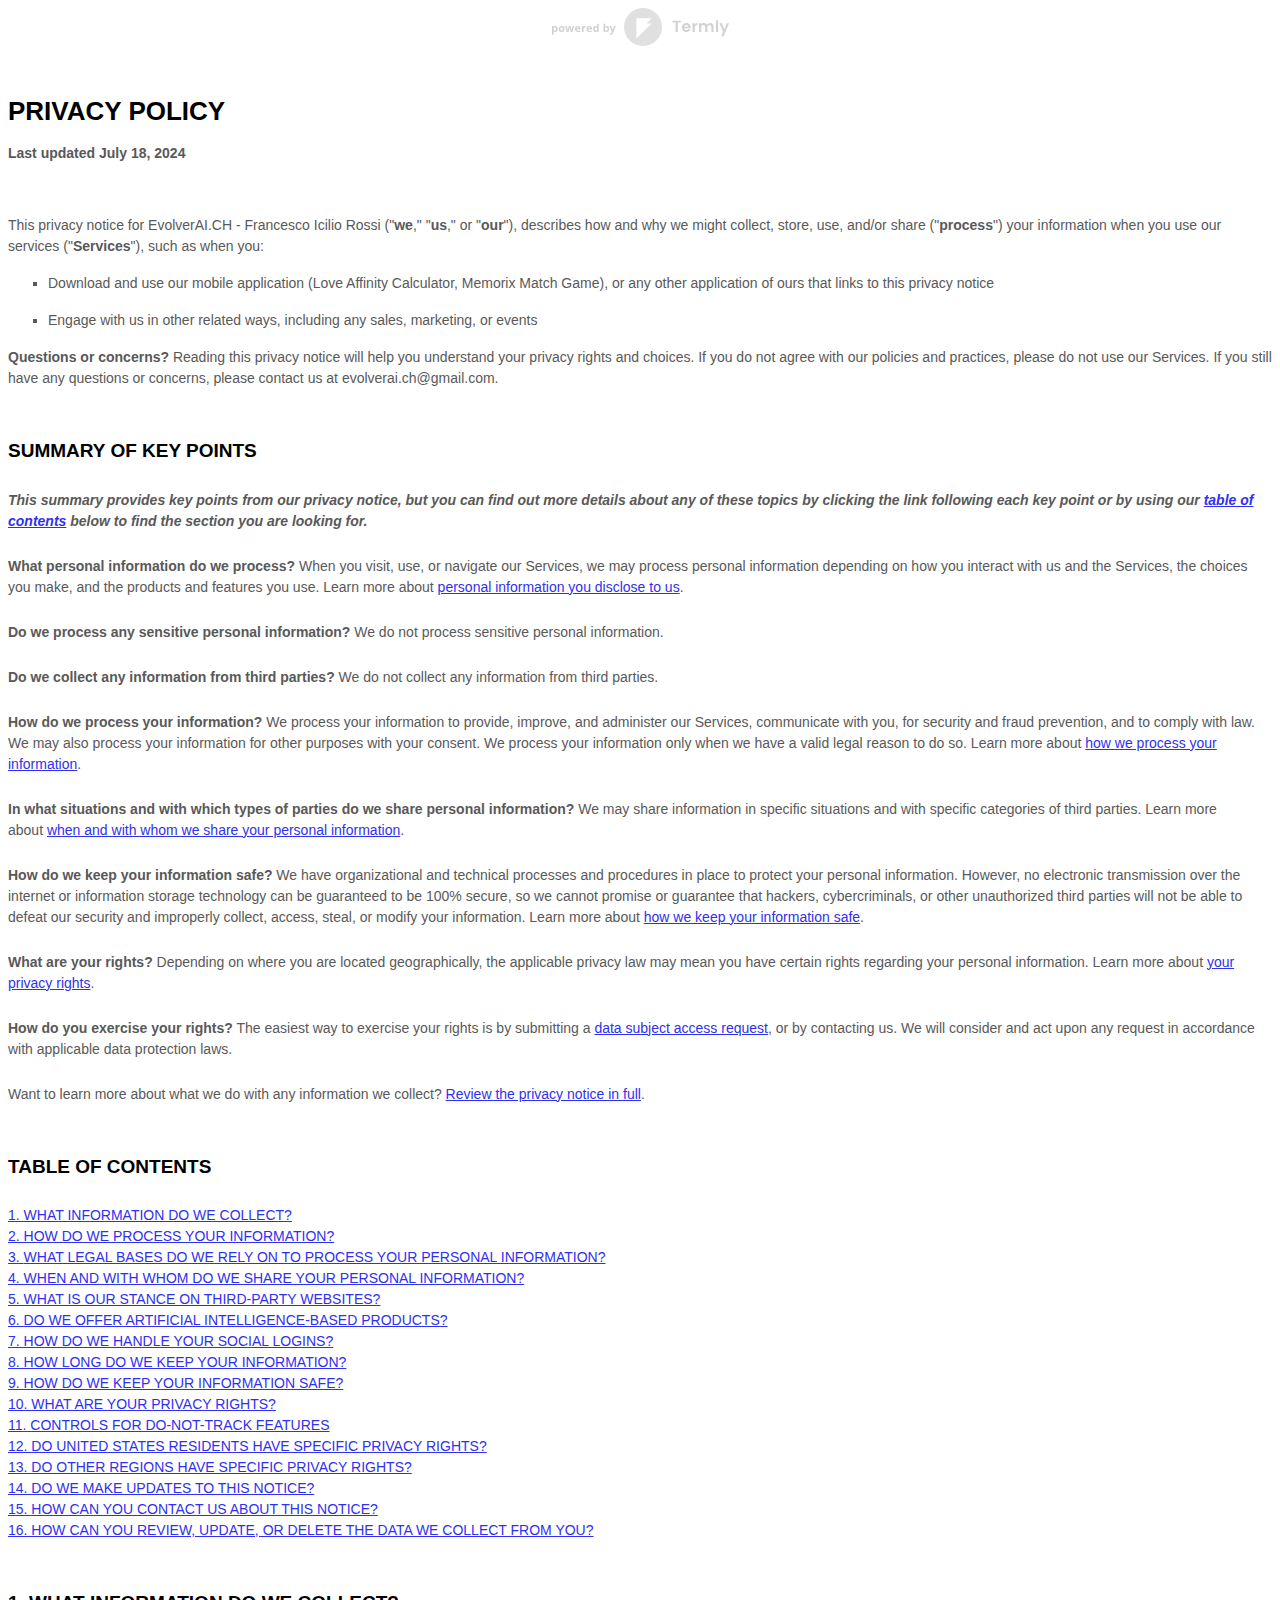
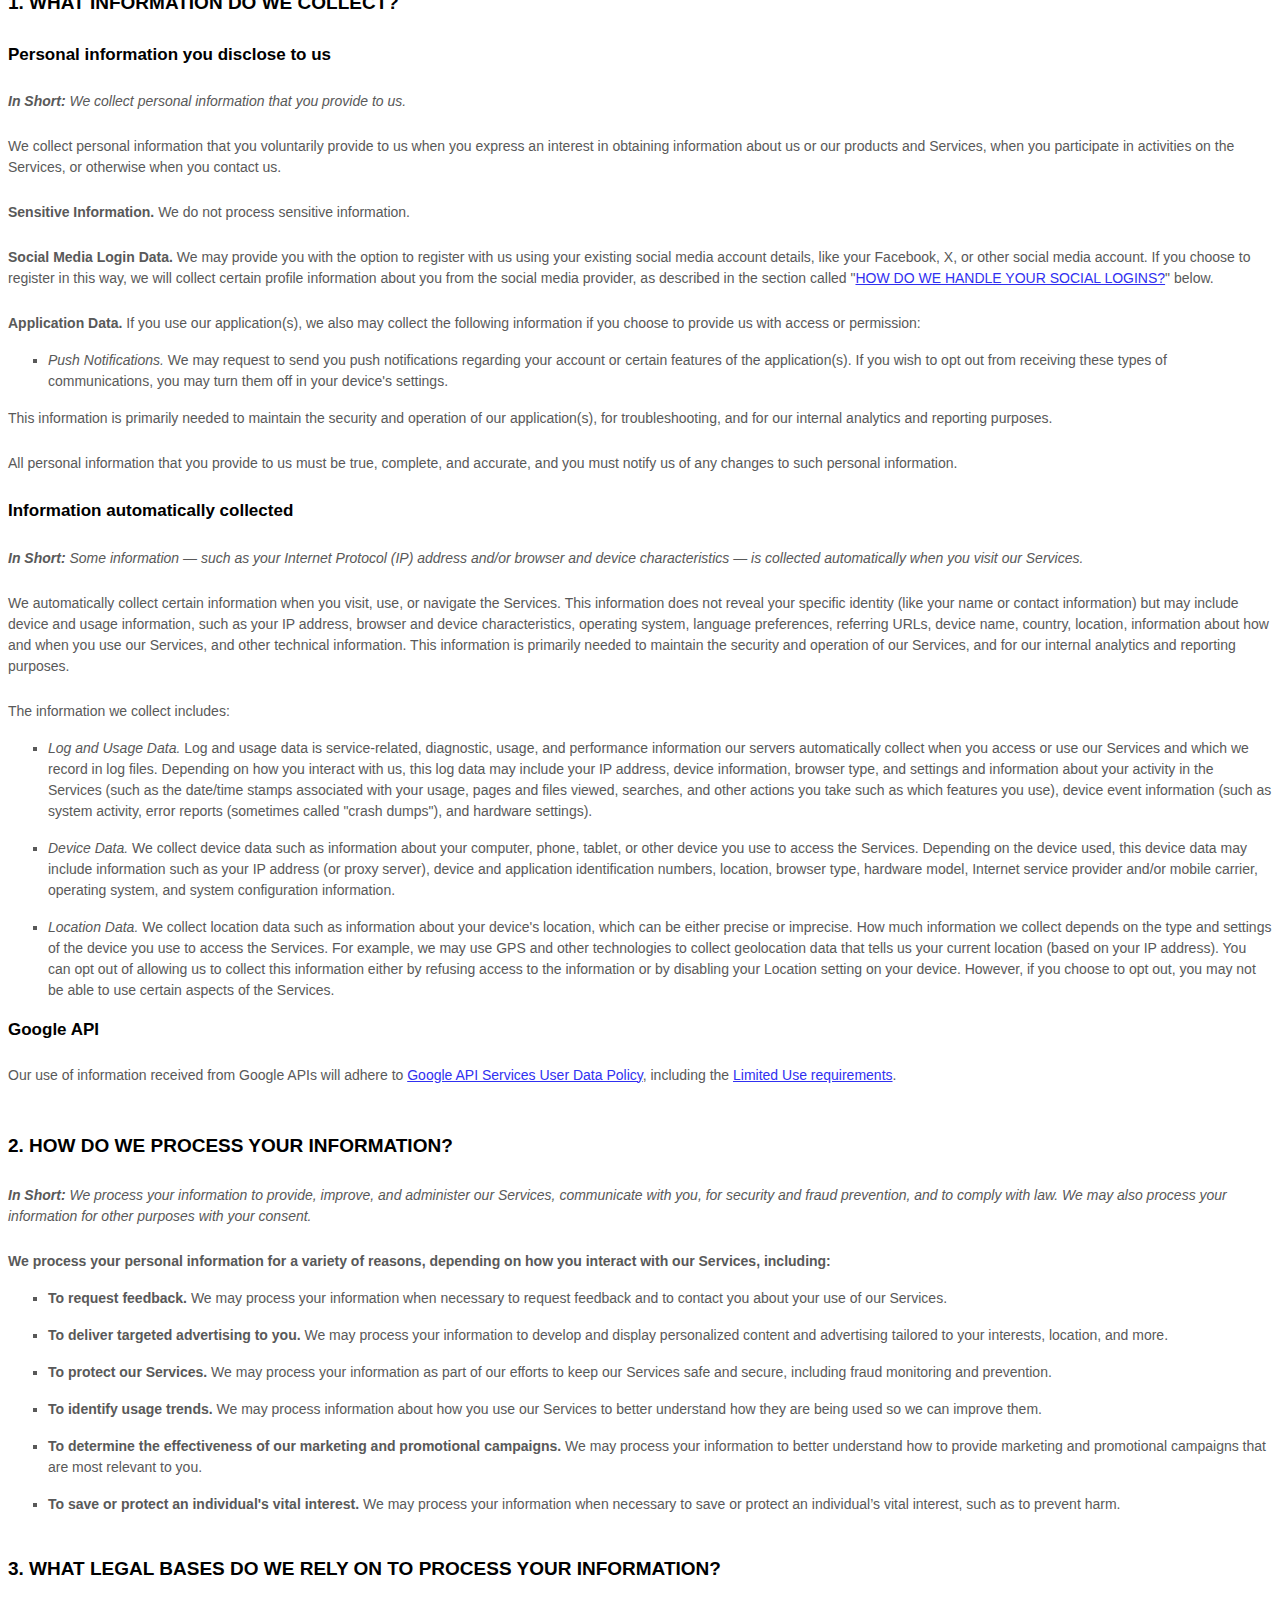
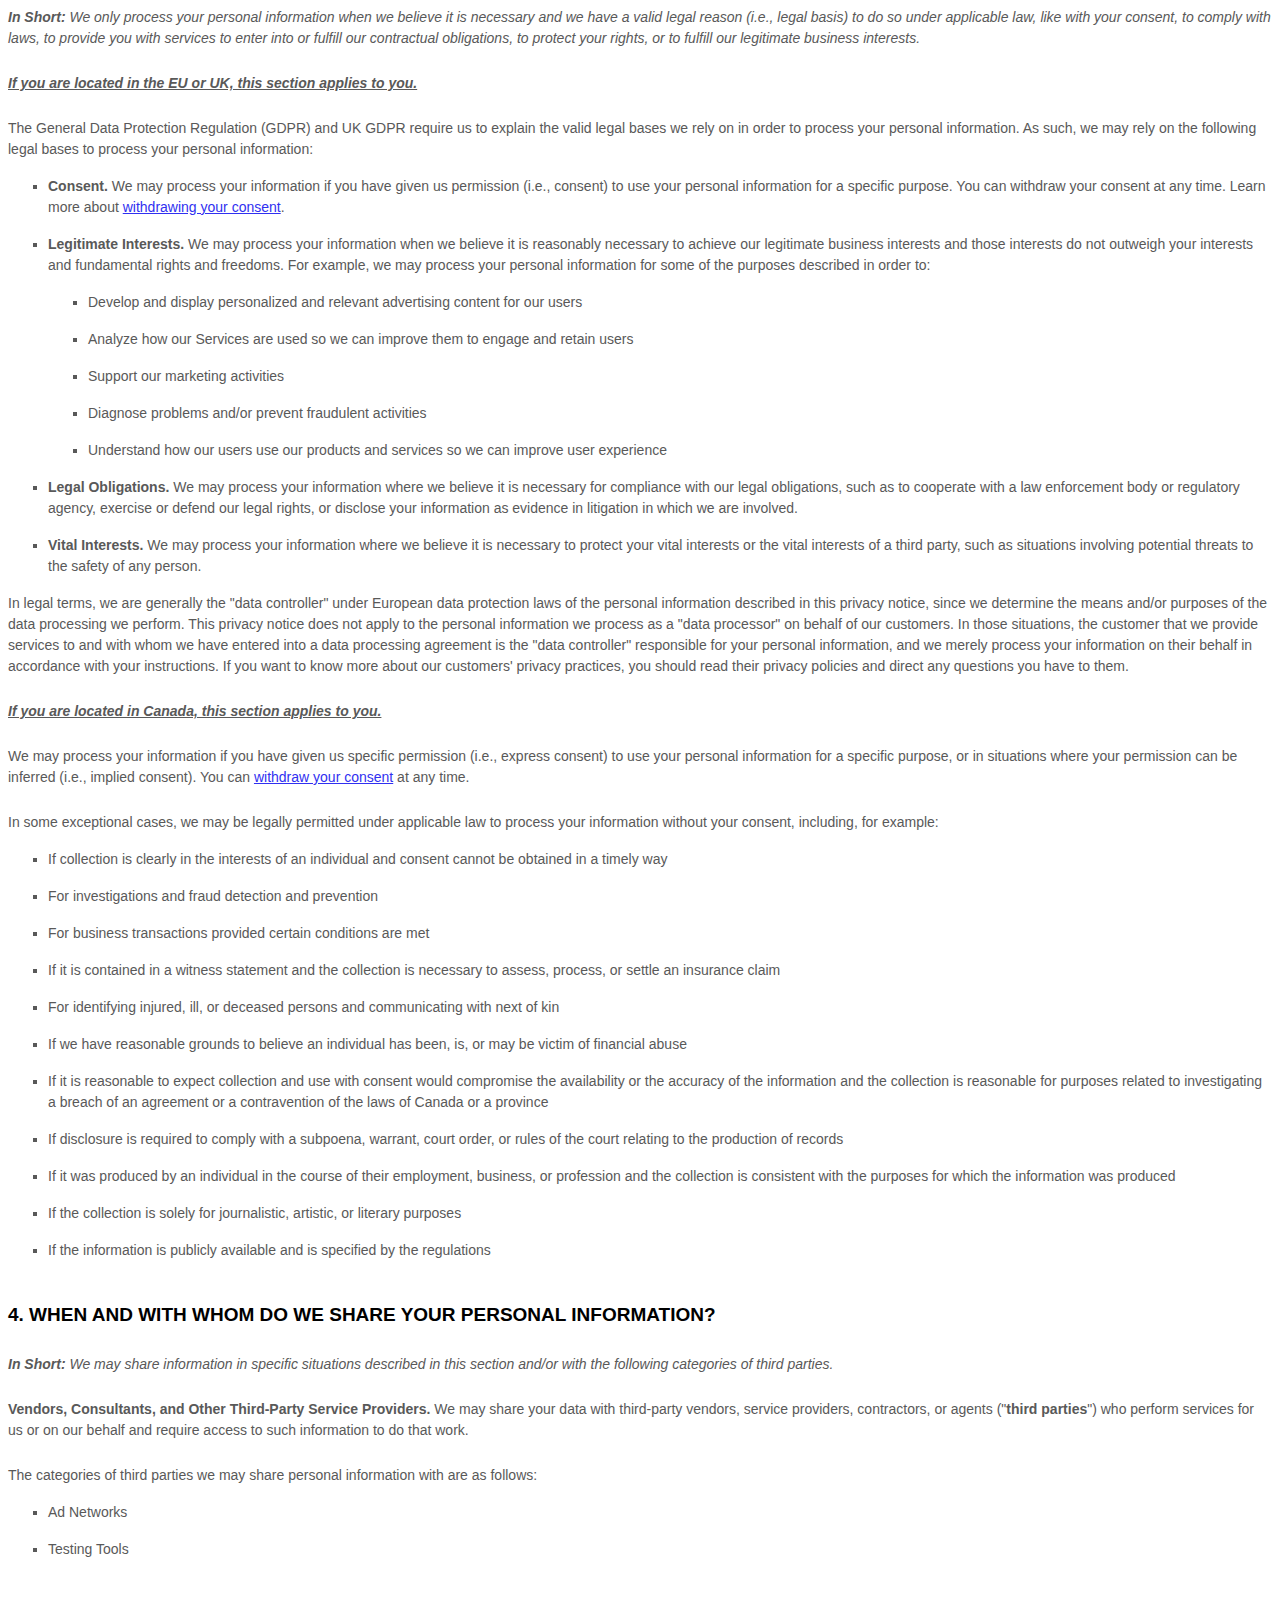
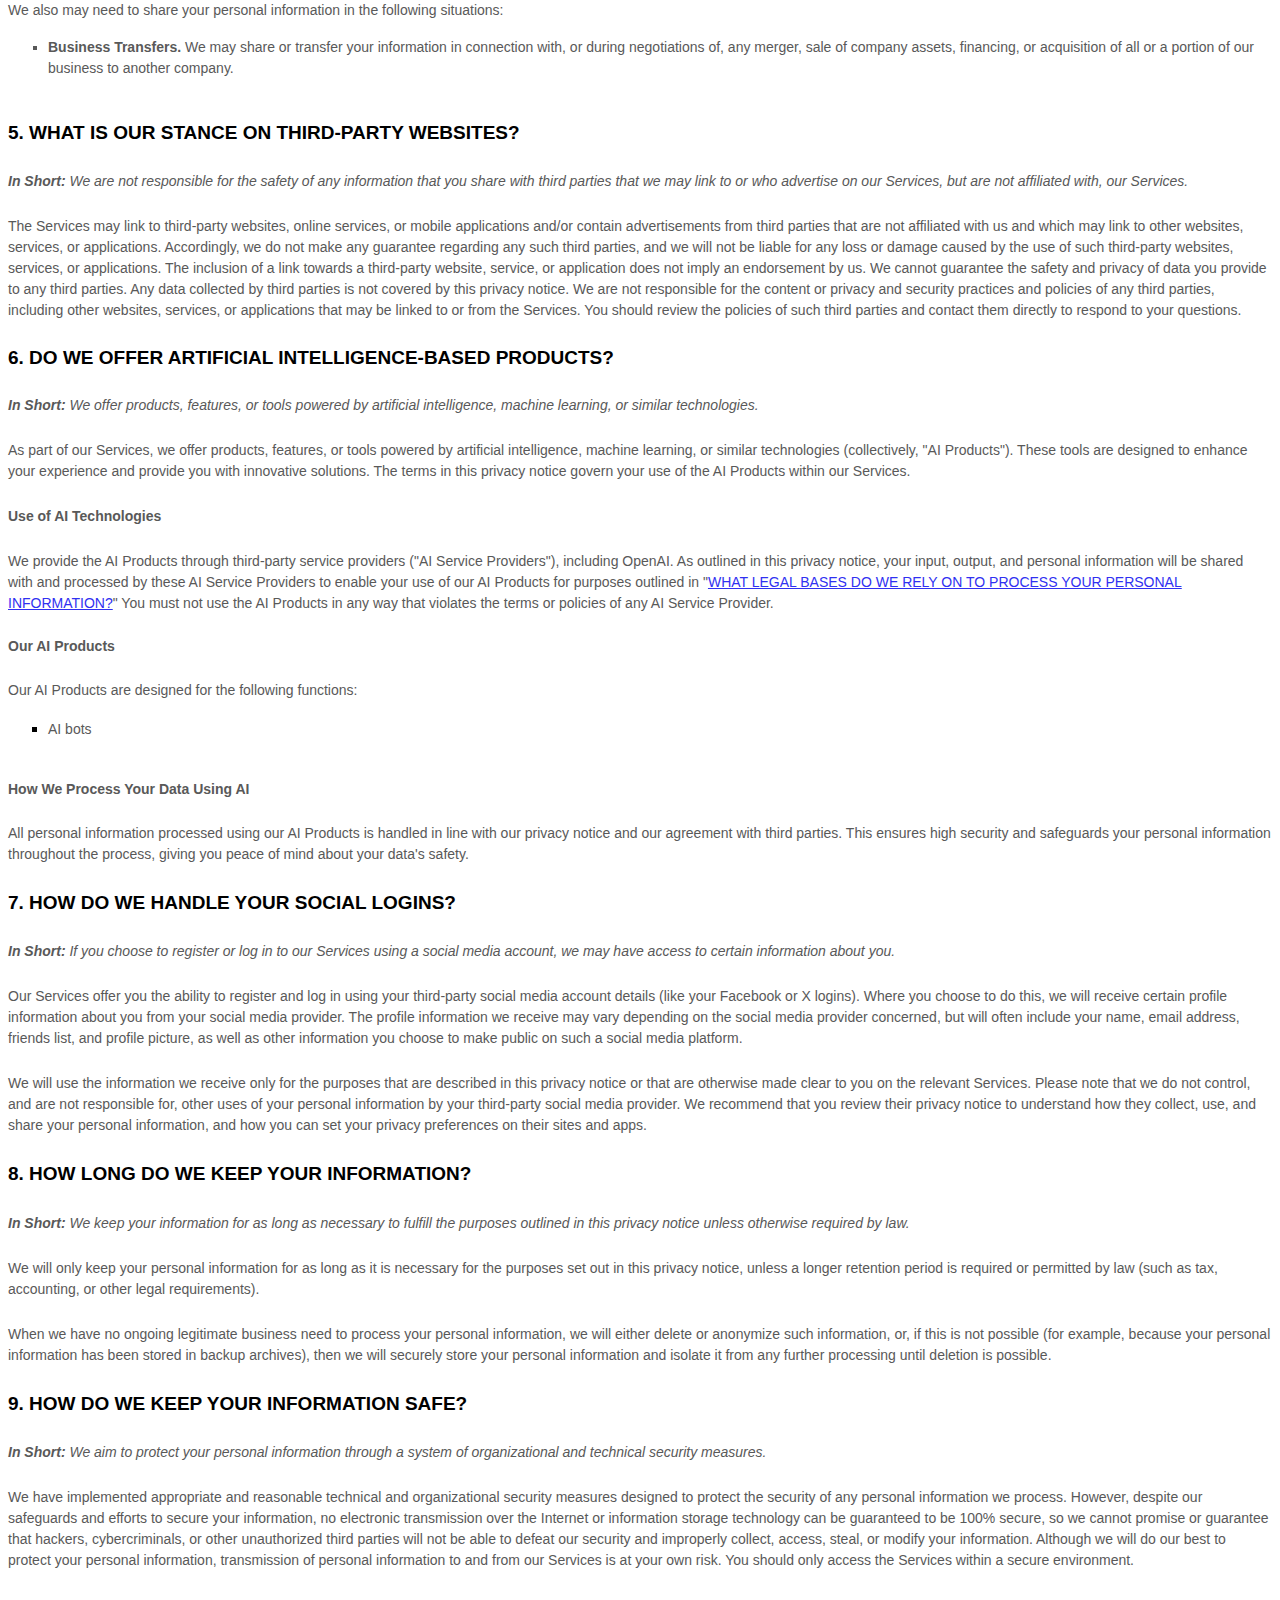
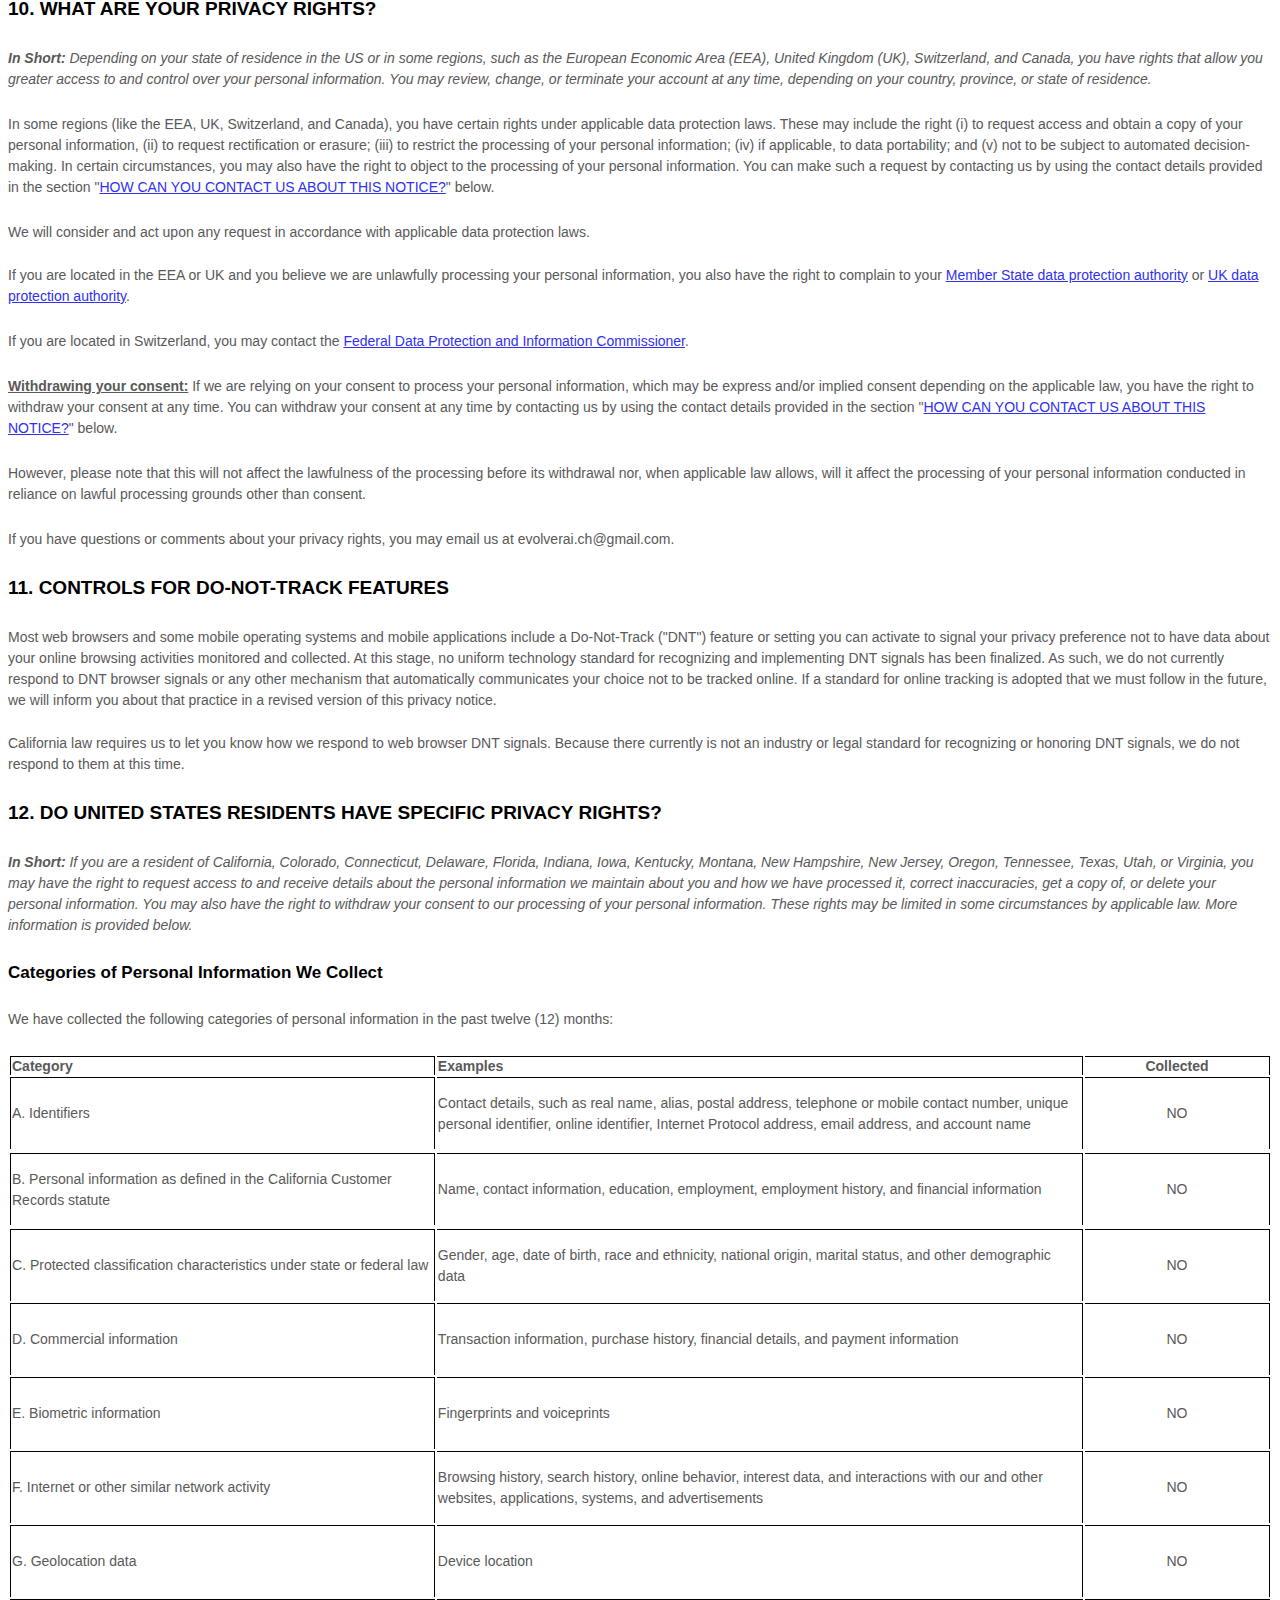
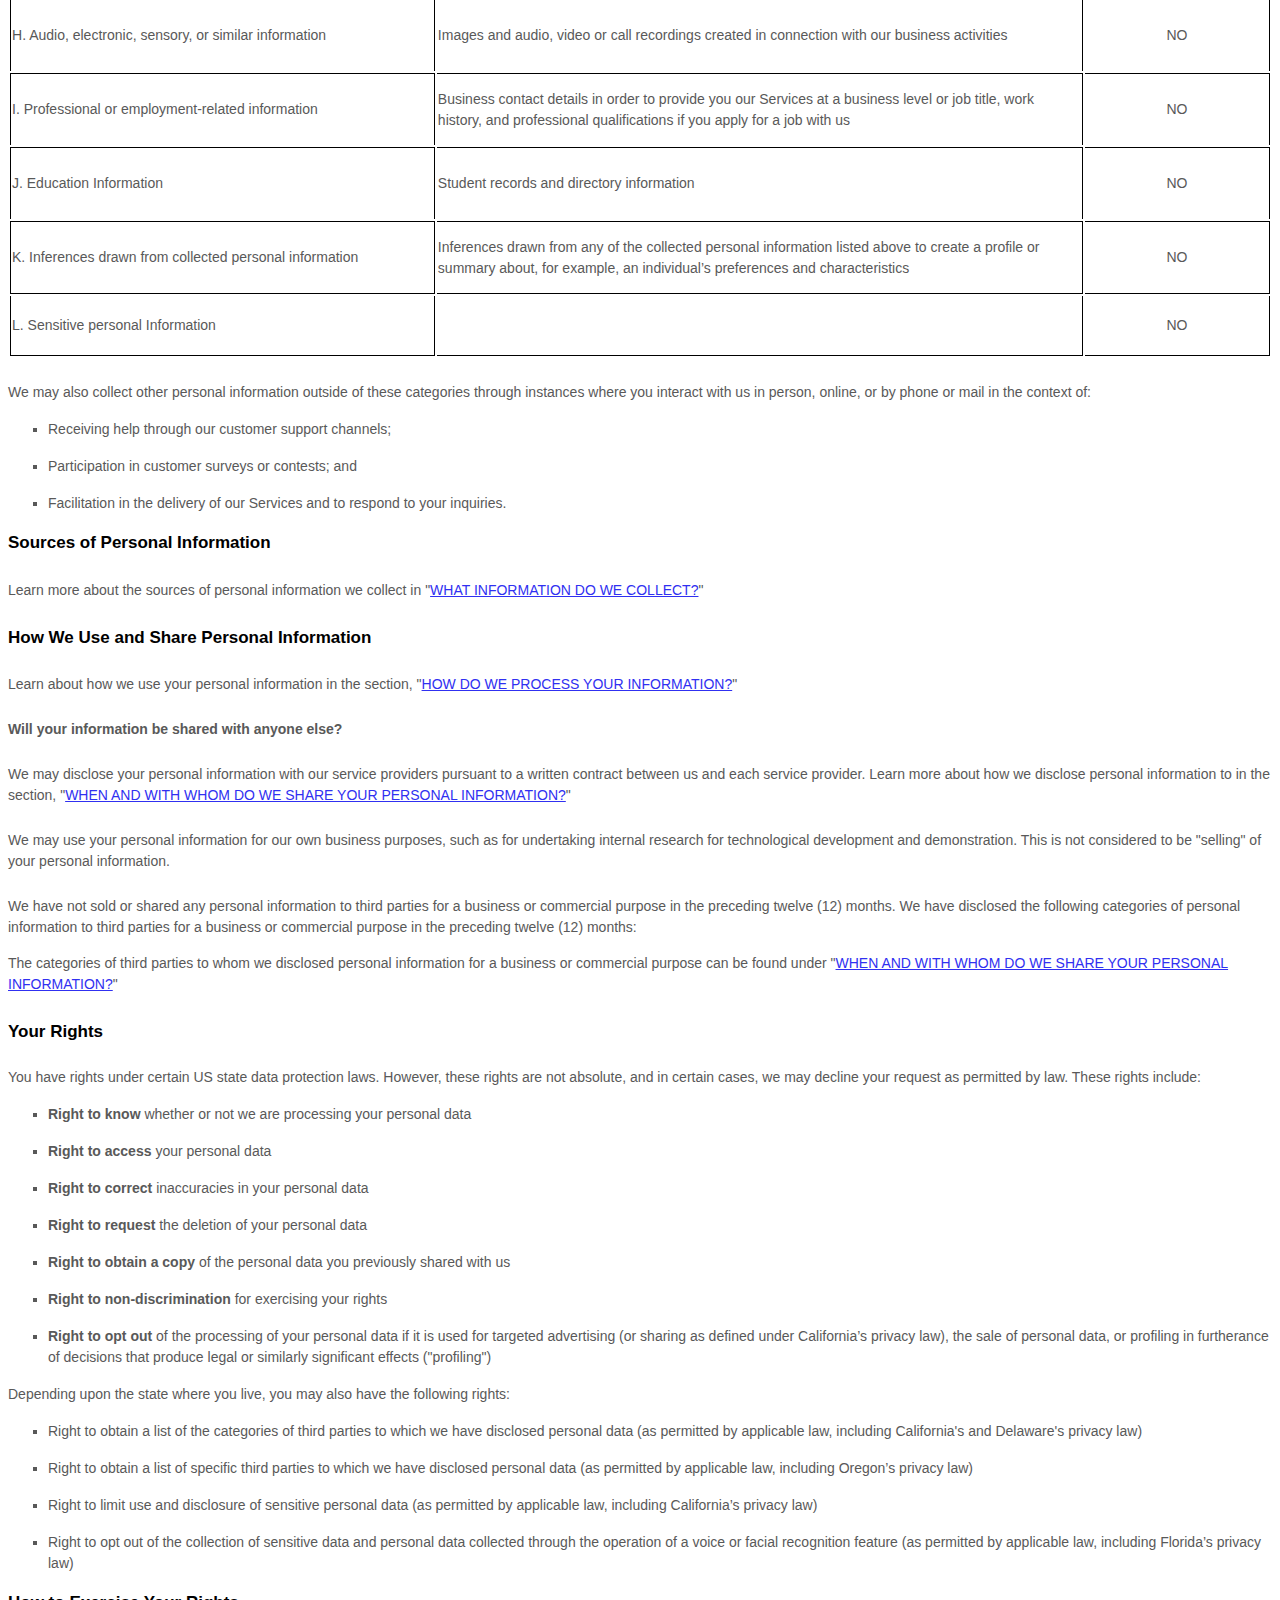
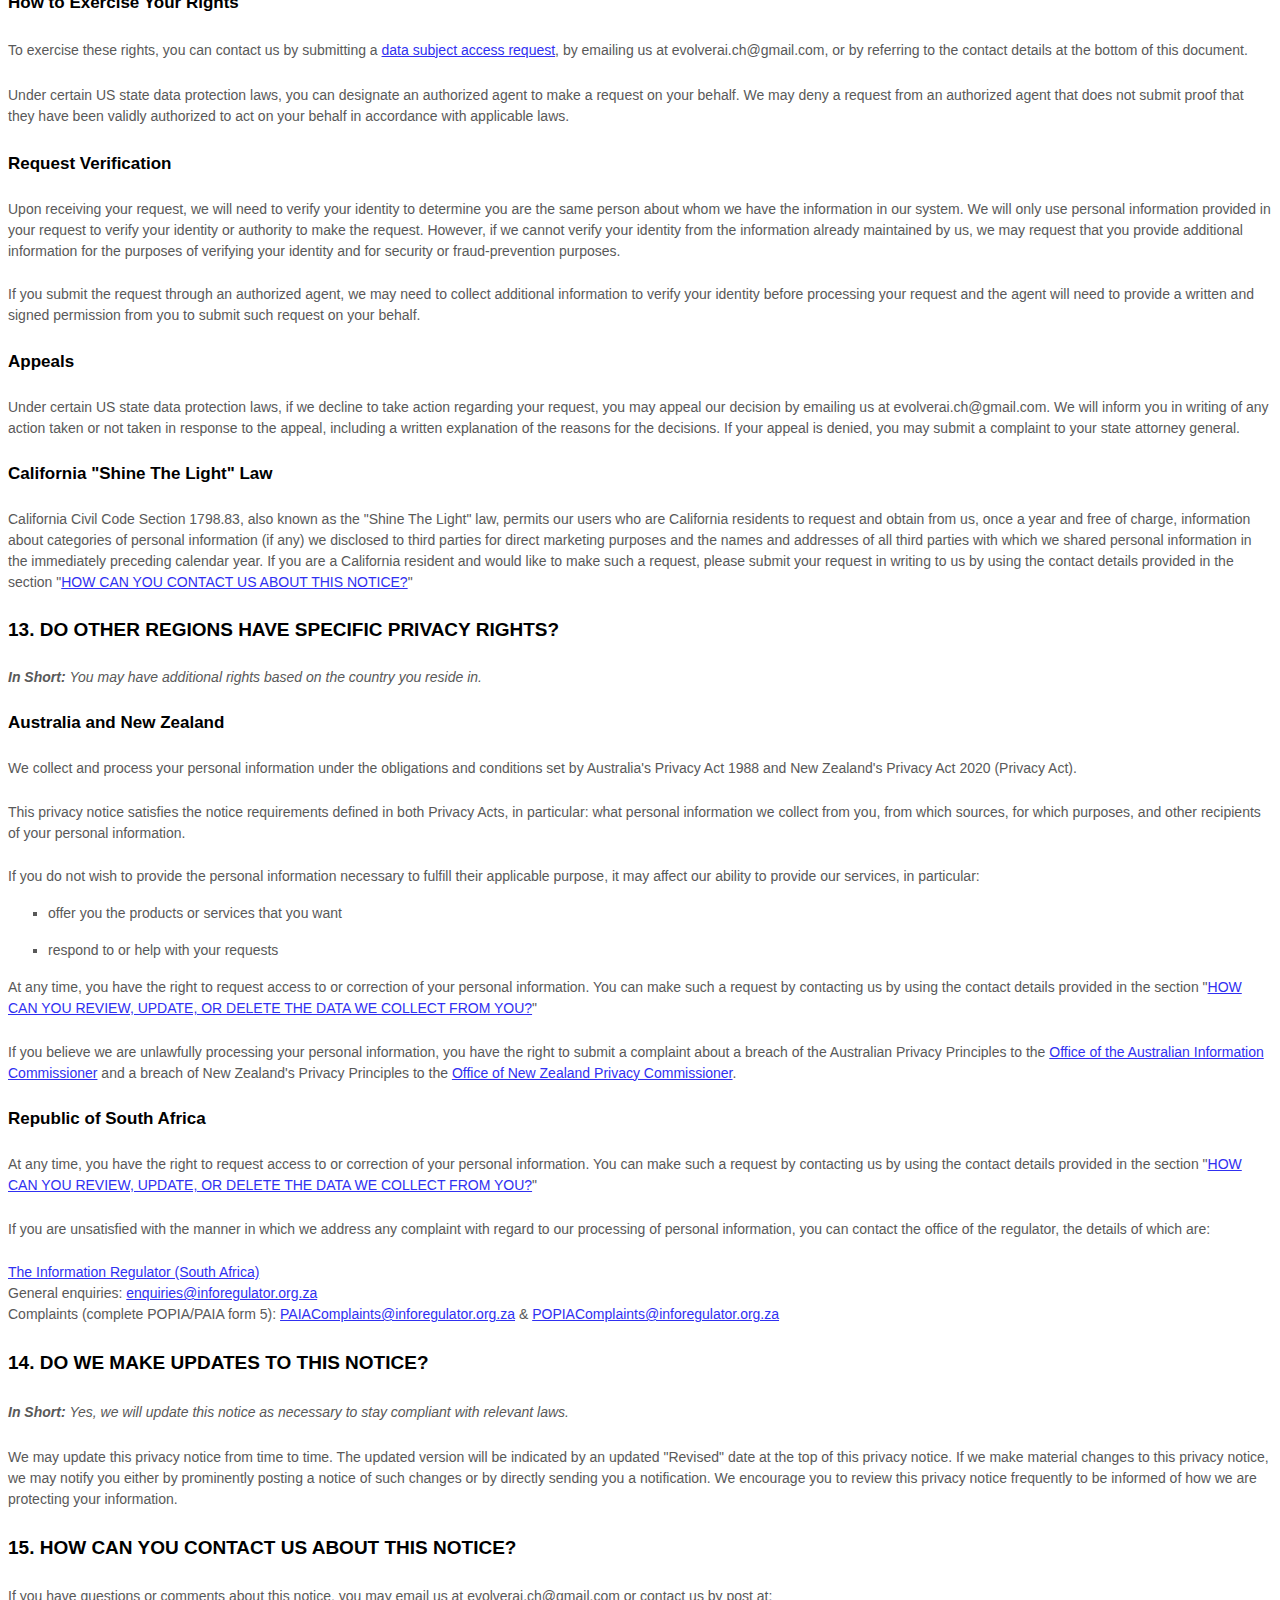
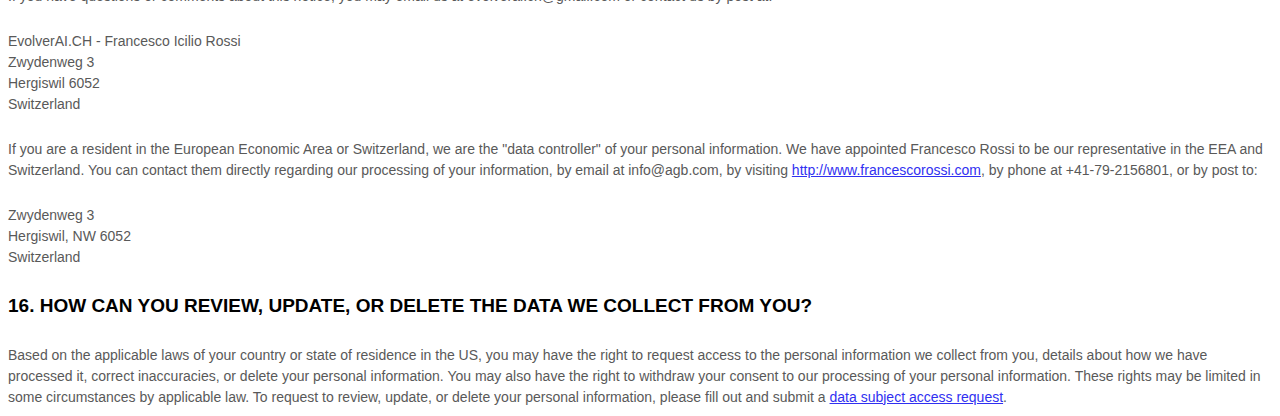
==== commit f5383046: "Update privacy.html" ====
--- a/privacy.html
+++ b/privacy.html
@@ -39,7 +39,7 @@
       <span style="display: block;margin: 0 auto 3.125rem;width: 11.125rem;height: 2.375rem;background: url([data-uri]) center no-repeat;"></span>
 
       <div data-custom-class="body">
-      <div><strong><span style="font-size: 26px;"><span data-custom-class="title"><bdt class="block-component"></bdt><bdt class="question">PRIVACY POLICY</bdt><bdt class="statement-end-if-in-editor"></bdt></span></span></strong></div><div><br></div><div><span style="color: rgb(127, 127, 127);"><strong><span style="font-size: 15px;"><span data-custom-class="subtitle">Last updated <bdt class="question">July 18, 2024</bdt></span></span></strong></span></div><div><br></div><div><br></div><div><br></div><div style="line-height: 1.5;"><span style="color: rgb(127, 127, 127);"><span style="color: rgb(89, 89, 89); font-size: 15px;"><span data-custom-class="body_text">This privacy notice for <bdt class="question">Francesco Icilio Rossi<bdt class="block-component"></bdt></bdt> (<bdt class="block-component"></bdt>"<strong>we</strong>," "<strong>us</strong>," or "<strong>our</strong>"<bdt class="statement-end-if-in-editor"></bdt></span><span data-custom-class="body_text">), describes how and why we might collect, store, use, and/or share (<bdt class="block-component"></bdt>"<strong>process</strong>"<bdt class="statement-end-if-in-editor"></bdt>) your information when you use our services (<bdt class="block-component"></bdt>"<strong>Services</strong>"<bdt class="statement-end-if-in-editor"></bdt>), such as when you:</span></span></span><span style="font-size: 15px;"><span style="color: rgb(127, 127, 127);"><span data-custom-class="body_text"><span style="color: rgb(89, 89, 89);"><span data-custom-class="body_text"><bdt class="block-component"></bdt></span></span></span></span></span></span></span></span></li></ul><div><bdt class="block-component"><span style="font-size: 15px;"><span style="font-size: 15px;"><span style="color: rgb(127, 127, 127);"><span data-custom-class="body_text"><span style="color: rgb(89, 89, 89);"><span data-custom-class="body_text"><bdt class="block-component"></bdt></span></span></span></span></span></span></bdt></div><ul><li data-custom-class="body_text" style="line-height: 1.5;"><span style="font-size: 15px; color: rgb(89, 89, 89);"><span style="font-size: 15px; color: rgb(89, 89, 89);"><span data-custom-class="body_text">Download and use<bdt class="block-component"></bdt> our mobile application<bdt class="block-component"></bdt> (<bdt class="question">Love Affinity Calculator)<span style="font-size: 15px; color: rgb(89, 89, 89);"><span style="font-size: 15px; color: rgb(89, 89, 89);"><span data-custom-class="body_text"><span style="font-size: 15px;"><span style="color: rgb(89, 89, 89);"><span data-custom-class="body_text"><span style="font-size: 15px;"><span style="color: rgb(89, 89, 89);"><bdt class="statement-end-if-in-editor">,</bdt></span></span></span></span></span></span></span></span></bdt></span><span data-custom-class="body_text"><span style="font-size: 15px;"><span style="color: rgb(89, 89, 89);"><span data-custom-class="body_text"><span style="font-size: 15px;"><span style="color: rgb(89, 89, 89);"><bdt class="statement-end-if-in-editor"><bdt class="block-component"> or any other application of ours that links to this privacy notice</bdt></bdt></span></span></span></span></span></span></span></span></li></ul><div style="line-height: 1.5;"><span style="font-size: 15px;"><span style="color: rgb(127, 127, 127);"><span data-custom-class="body_text"><span style="color: rgb(89, 89, 89);"><span data-custom-class="body_text"><bdt class="block-component"></bdt></span></span></span></span></span></div><ul><li data-custom-class="body_text" style="line-height: 1.5;"><span style="font-size: 15px; color: rgb(89, 89, 89);"><span style="font-size: 15px; color: rgb(89, 89, 89);"><span data-custom-class="body_text">Engage with us in other related ways, including any sales, marketing, or events<span style="font-size: 15px;"><span style="color: rgb(89, 89, 89);"><span data-custom-class="body_text"><span style="font-size: 15px;"><span style="color: rgb(89, 89, 89);"><bdt class="statement-end-if-in-editor"></bdt></span></span></span></span></span></span></span></span></li></ul><div style="line-height: 1.5;"><span style="font-size: 15px;"><span style="color: rgb(127, 127, 127);"><span data-custom-class="body_text"><strong>Questions or concerns? </strong>Reading this privacy notice will help you understand your privacy rights and choices. If you do not agree with our policies and practices, please do not use our Services.<bdt class="block-component"></bdt> If you still have any questions or concerns, please contact us at <bdt class="question">evolverai.ch@gmail.com</bdt>.</span></span></span></div><div style="line-height: 1.5;"><br></div><div style="line-height: 1.5;"><br></div><div style="line-height: 1.5;"><strong><span style="font-size: 15px;"><span data-custom-class="heading_1">SUMMARY OF KEY POINTS</span></span></strong></div><div style="line-height: 1.5;"><br></div><div style="line-height: 1.5;"><span style="font-size: 15px;"><span data-custom-class="body_text"><strong><em>This summary provides key points from our privacy notice, but you can find out more details about any of these topics by clicking the link following each key point or by using our </em></strong></span></span><a data-custom-class="link" href="#toc"><span style="color: rgb(0, 58, 250); font-size: 15px;"><span data-custom-class="body_text"><strong><em>table of contents</em></strong></span></span></a><span style="font-size: 15px;"><span data-custom-class="body_text"><strong><em> below to find the section you are looking for.</em></strong></span></span></div><div style="line-height: 1.5;"><br></div><div style="line-height: 1.5;"><span style="font-size: 15px;"><span data-custom-class="body_text"><strong>What personal information do we process?</strong> When you visit, use, or navigate our Services, we may process personal information depending on how you interact with us and the Services, the choices you make, and the products and features you use. Learn more about </span></span><a data-custom-class="link" href="#personalinfo"><span style="color: rgb(0, 58, 250); font-size: 15px;"><span data-custom-class="body_text">personal information you disclose to us</span></span></a><span data-custom-class="body_text">.</span></div><div style="line-height: 1.5;"><br></div><div style="line-height: 1.5;"><span style="font-size: 15px;"><span data-custom-class="body_text"><strong>Do we process any sensitive personal information?</strong> <bdt class="block-component"></bdt>We do not process sensitive personal information.<bdt class="else-block"></bdt></span></span></div><div style="line-height: 1.5;"><br></div><div style="line-height: 1.5;"><span style="font-size: 15px;"><span data-custom-class="body_text"><strong>Do we collect any information from third parties?</strong> <bdt class="block-component"></bdt>We do not collect any information from third parties.<bdt class="else-block"></bdt></span></span></div><div style="line-height: 1.5;"><br></div><div style="line-height: 1.5;"><span style="font-size: 15px;"><span data-custom-class="body_text"><strong>How do we process your information?</strong> We process your information to provide, improve, and administer our Services, communicate with you, for security and fraud prevention, and to comply with law. We may also process your information for other purposes with your consent. We process your information only when we have a valid legal reason to do so. Learn more about </span></span><a data-custom-class="link" href="#infouse"><span style="color: rgb(0, 58, 250); font-size: 15px;"><span data-custom-class="body_text">how we process your information</span></span></a><span data-custom-class="body_text">.</span></div><div style="line-height: 1.5;"><br></div><div style="line-height: 1.5;"><span style="font-size: 15px;"><span data-custom-class="body_text"><strong>In what situations and with which <bdt class="block-component"></bdt>types of <bdt class="statement-end-if-in-editor"></bdt>parties do we share personal information?</strong> We may share information in specific situations and with specific <bdt class="block-component"></bdt>categories of <bdt class="statement-end-if-in-editor"></bdt>third parties. Learn more about </span></span><a data-custom-class="link" href="#whoshare"><span style="color: rgb(0, 58, 250); font-size: 15px;"><span data-custom-class="body_text">when and with whom we share your personal information</span></span></a><span style="font-size: 15px;"><span data-custom-class="body_text">.<bdt class="block-component"></bdt></span></span></div><div style="line-height: 1.5;"><br></div><div style="line-height: 1.5;"><span style="font-size: 15px;"><span data-custom-class="body_text"><strong>How do we keep your information safe?</strong> We have <bdt class="block-component"></bdt>organizational<bdt class="statement-end-if-in-editor"></bdt> and technical processes and procedures in place to protect your personal information. However, no electronic transmission over the internet or information storage technology can be guaranteed to be 100% secure, so we cannot promise or guarantee that hackers, cybercriminals, or other <bdt class="block-component"></bdt>unauthorized<bdt class="statement-end-if-in-editor"></bdt> third parties will not be able to defeat our security and improperly collect, access, steal, or modify your information. Learn more about </span></span><a data-custom-class="link" href="#infosafe"><span style="color: rgb(0, 58, 250); font-size: 15px;"><span data-custom-class="body_text">how we keep your information safe</span></span></a><span data-custom-class="body_text">.</span><span style="font-size: 15px;"><span data-custom-class="body_text"><bdt class="statement-end-if-in-editor"></bdt></span></span></div><div style="line-height: 1.5;"><br></div><div style="line-height: 1.5;"><span style="font-size: 15px;"><span data-custom-class="body_text"><strong>What are your rights?</strong> Depending on where you are located geographically, the applicable privacy law may mean you have certain rights regarding your personal information. Learn more about </span></span><a data-custom-class="link" href="#privacyrights"><span style="color: rgb(0, 58, 250); font-size: 15px;"><span data-custom-class="body_text">your privacy rights</span></span></a><span data-custom-class="body_text">.</span></div><div style="line-height: 1.5;"><br></div><div style="line-height: 1.5;"><span style="font-size: 15px;"><span data-custom-class="body_text"><strong>How do you exercise your rights?</strong> The easiest way to exercise your rights is by <bdt class="block-component">submitting a </bdt></span></span><a data-custom-class="link" href="https://app.termly.io/notify/fcb18ccc-96d6-456f-a2cc-b5f758403b99" rel="noopener noreferrer" target="_blank"><span style="color: rgb(0, 58, 250); font-size: 15px;"><span data-custom-class="body_text">data subject access request</span></span></a><span style="font-size: 15px;"><span data-custom-class="body_text"><bdt class="block-component"></bdt>, or by contacting us. We will consider and act upon any request in accordance with applicable data protection laws.</span></span></div><div style="line-height: 1.5;"><br></div><div style="line-height: 1.5;"><span style="font-size: 15px;"><span data-custom-class="body_text">Want to learn more about what we do with any information we collect? </span></span><a data-custom-class="link" href="#toc"><span style="color: rgb(0, 58, 250); font-size: 15px;"><span data-custom-class="body_text">Review the privacy notice in full</span></span></a><span style="font-size: 15px;"><span data-custom-class="body_text">.</span></span></div><div style="line-height: 1.5;"><br></div><div style="line-height: 1.5;"><br></div><div id="toc" style="line-height: 1.5;"><span style="font-size: 15px;"><span style="color: rgb(127, 127, 127);"><span style="color: rgb(0, 0, 0);"><strong><span data-custom-class="heading_1">TABLE OF CONTENTS</span></strong></span></span></span></div><div style="line-height: 1.5;"><br></div><div style="line-height: 1.5;"><span style="font-size: 15px;"><a data-custom-class="link" href="#infocollect"><span style="color: rgb(0, 58, 250);">1. WHAT INFORMATION DO WE COLLECT?</span></a></span></div><div style="line-height: 1.5;"><span style="font-size: 15px;"><a data-custom-class="link" href="#infouse"><span style="color: rgb(0, 58, 250);">2. HOW DO WE PROCESS YOUR INFORMATION?<bdt class="block-component"></bdt></span></a></span></div><div style="line-height: 1.5;"><span style="font-size: 15px;"><a data-custom-class="link" href="#legalbases"><span style="color: rgb(0, 58, 250);">3. <span style="font-size: 15px;"><span style="color: rgb(0, 58, 250);">WHAT LEGAL BASES DO WE RELY ON TO PROCESS YOUR PERSONAL INFORMATION?</span></span><bdt class="statement-end-if-in-editor"></bdt></span></a></span></div><div style="line-height: 1.5;"><span style="font-size: 15px;"><span style="color: rgb(0, 58, 250);"><a data-custom-class="link" href="#whoshare">4. WHEN AND WITH WHOM DO WE SHARE YOUR PERSONAL INFORMATION?</a></span><span data-custom-class="body_text"><bdt class="block-component"></bdt></span></span></div><div style="line-height: 1.5;"><span style="color: rgb(0, 58, 250); font-size: 15px;"><a data-custom-class="link" href="#3pwebsites">5. WHAT IS OUR STANCE ON THIRD-PARTY WEBSITES?<bdt class="statement-end-if-in-editor"></bdt></a><span style="color: rgb(127, 127, 127);"><span style="color: rgb(89, 89, 89);"><span data-custom-class="body_text"><span style="color: rgb(89, 89, 89);"><bdt class="block-component"></bdt></span></span><span data-custom-class="body_text"><span style="color: rgb(89, 89, 89);"><span style="color: rgb(89, 89, 89);"><span style="color: rgb(89, 89, 89);"><bdt class="block-component"></bdt></span></span><bdt class="block-component"></bdt></span></span></span></span></span></div><div style="line-height: 1.5;"><span style="font-size: 15px;"><a data-custom-class="link" href="#inforetain"><span style="color: rgb(0, 58, 250);">6. HOW LONG DO WE KEEP YOUR INFORMATION?</span></a><span style="color: rgb(127, 127, 127);"><span style="color: rgb(89, 89, 89);"><span data-custom-class="body_text"><span style="color: rgb(89, 89, 89);"><span style="color: rgb(89, 89, 89);"><bdt class="block-component"></bdt></span></span></span></span></span></span></div><div style="line-height: 1.5;"><span style="font-size: 15px;"><a data-custom-class="link" href="#infosafe"><span style="color: rgb(0, 58, 250);">7. HOW DO WE KEEP YOUR INFORMATION SAFE?</span></a><span style="color: rgb(127, 127, 127);"><span style="color: rgb(89, 89, 89);"><span data-custom-class="body_text"><span style="color: rgb(89, 89, 89);"><bdt class="statement-end-if-in-editor"></bdt><bdt class="block-component"></bdt></span></span></span></span></span></div><div style="line-height: 1.5;"><span style="font-size: 15px;"><span style="color: rgb(0, 58, 250);"><a data-custom-class="link" href="#privacyrights">8. WHAT ARE YOUR PRIVACY RIGHTS?</a></span></span></div><div style="line-height: 1.5;"><span style="font-size: 15px;"><a data-custom-class="link" href="#DNT"><span style="color: rgb(0, 58, 250);">9. CONTROLS FOR DO-NOT-TRACK FEATURES<bdt class="block-component"></bdt></span></a></span></div><div style="line-height: 1.5;"><span style="font-size: 15px;"><a data-custom-class="link" href="#uslaws"><span style="color: rgb(0, 58, 250);">10. DO UNITED STATES RESIDENTS HAVE SPECIFIC PRIVACY RIGHTS?</span></a></span><bdt class="block-component"><span style="font-size: 15px;"><span data-custom-class="body_text"></span></span></bdt></div><div style="line-height: 1.5;"><a data-custom-class="link" href="#otherlaws"><span style="color: rgb(0, 58, 250); font-size: 15px;">11. DO OTHER REGIONS HAVE SPECIFIC PRIVACY RIGHTS?</span></a><span style="font-size: 15px;"><bdt class="statement-end-if-in-editor"><span data-custom-class="body_text"></span></bdt></span></div><div style="line-height: 1.5;"><bdt class="block-component"><span style="font-size: 15px;"></bdt><bdt class="block-component"></bdt><bdt class="block-component"></bdt><bdt class="block-component"></bdt><bdt class="block-component"></bdt><bdt class="block-component"></bdt><bdt class="block-component"></bdt><bdt class="block-component"></bdt><bdt class="block-component"></bdt><bdt class="block-component"></span></bdt></div><div style="line-height: 1.5;"><span style="font-size: 15px;"><a data-custom-class="link" href="#policyupdates"><span style="color: rgb(0, 58, 250);">12. DO WE MAKE UPDATES TO THIS NOTICE?</span></a></span></div><div style="line-height: 1.5;"><a data-custom-class="link" href="#contact"><span style="color: rgb(0, 58, 250); font-size: 15px;">13. HOW CAN YOU CONTACT US ABOUT THIS NOTICE?</span></a></div><div style="line-height: 1.5;"><a data-custom-class="link" href="#request"><span style="color: rgb(0, 58, 250);">14. HOW CAN YOU REVIEW, UPDATE, OR DELETE THE DATA WE COLLECT FROM YOU?</span></a></div><div style="line-height: 1.5;"><br></div><div style="line-height: 1.5;"><br></div><div id="infocollect" style="line-height: 1.5;"><span style="color: rgb(0, 0, 0);"><span style="color: rgb(0, 0, 0); font-size: 15px;"><span style="font-size: 15px; color: rgb(0, 0, 0);"><span style="font-size: 15px; color: rgb(0, 0, 0);"><span id="control" style="color: rgb(0, 0, 0);"><strong><span data-custom-class="heading_1">1. WHAT INFORMATION DO WE COLLECT?</span></strong></span></span></span></span></span></div><div style="line-height: 1.5;"><br></div><div id="personalinfo" style="line-height: 1.5;"><span data-custom-class="heading_2" style="color: rgb(0, 0, 0);"><span style="font-size: 15px;"><strong>Personal information you disclose to us</strong></span></span></div><div><div><br></div><div style="line-height: 1.5;"><span style="color: rgb(127, 127, 127);"><span style="color: rgb(89, 89, 89); font-size: 15px;"><span data-custom-class="body_text"><span style="font-size: 15px; color: rgb(89, 89, 89);"><span style="font-size: 15px; color: rgb(89, 89, 89);"><span data-custom-class="body_text"><strong><em>In Short:</em></strong></span></span></span></span><span data-custom-class="body_text"><span style="font-size: 15px; color: rgb(89, 89, 89);"><span style="font-size: 15px; color: rgb(89, 89, 89);"><span data-custom-class="body_text"><strong><em> </em></strong><em>We collect personal information that you provide to us.</em></span></span></span></span></span></span></div></div><div style="line-height: 1.5;"><br></div><div style="line-height: 1.5;"><span style="font-size: 15px; color: rgb(89, 89, 89);"><span style="font-size: 15px; color: rgb(89, 89, 89);"><span data-custom-class="body_text">We collect personal information that you voluntarily provide to us when you <span style="font-size: 15px;"><bdt class="block-component"></bdt></span></span><span data-custom-class="body_text">express an interest in obtaining information about us or our products and Services, when you participate in activities on the Services, or otherwise when you contact us.</span></span></span></span></div><div style="line-height: 1.5;"><br></div><div style="line-height: 1.5;"><span style="font-size: 15px; color: rgb(89, 89, 89);"><span style="font-size: 15px; color: rgb(89, 89, 89);"><span data-custom-class="body_text"><span style="font-size: 15px;"><bdt class="block-component"></bdt></span></span></span></span></span></div><div id="sensitiveinfo" style="line-height: 1.5;"><span style="font-size: 15px;"><span data-custom-class="body_text"><strong>Sensitive Information.</strong> <bdt class="block-component"></bdt>We do not process sensitive information.</span></span></div><div style="line-height: 1.5;"><br></div><div style="line-height: 1.5;"><span style="font-size: 15px;"><span data-custom-class="body_text"><bdt class="else-block"></bdt></span></span><span style="font-size: 15px; color: rgb(89, 89, 89);"><span style="font-size: 15px; color: rgb(89, 89, 89);"><span data-custom-class="body_text"><span style="font-size: 15px;"><span data-custom-class="body_text"><bdt class="block-component"><bdt class="block-component"></bdt></bdt></span></span></span></span><bdt class="block-component"><bdt class="block-component"></span></span></bdt></div><div style="line-height: 1.5;"><span style="font-size: 15px; color: rgb(89, 89, 89);"><span style="font-size: 15px; color: rgb(89, 89, 89);"><span data-custom-class="body_text">All personal information that you provide to us must be true, complete, and accurate, and you must notify us of any changes to such personal information.</span></span></span></div><div style="line-height: 1.5;"><br></div><div style="line-height: 1.5;"><span style="font-size: 15px; color: rgb(89, 89, 89);"><span style="font-size: 15px; color: rgb(89, 89, 89);"><span data-custom-class="body_text"><bdt class="block-component"></bdt></span></span></span></div><div style="line-height: 1.5;"><span data-custom-class="heading_2" style="color: rgb(0, 0, 0);"><span style="font-size: 15px;"><strong>Information automatically collected</strong></span></span></div><div><div><br></div><div style="line-height: 1.5;"><span style="color: rgb(127, 127, 127);"><span style="color: rgb(89, 89, 89); font-size: 15px;"><span data-custom-class="body_text"><span style="font-size: 15px; color: rgb(89, 89, 89);"><span style="font-size: 15px; color: rgb(89, 89, 89);"><span data-custom-class="body_text"><strong><em>In Short:</em></strong></span></span></span></span><span data-custom-class="body_text"><span style="font-size: 15px; color: rgb(89, 89, 89);"><span style="font-size: 15px; color: rgb(89, 89, 89);"><span data-custom-class="body_text"><strong><em> </em></strong><em>Some information — such as your Internet Protocol (IP) address and/or browser and device characteristics — is collected automatically when you visit our Services.</em></span></span></span></span></span></span></div></div><div style="line-height: 1.5;"><br></div><div style="line-height: 1.5;"><span style="font-size: 15px; color: rgb(89, 89, 89);"><span style="font-size: 15px; color: rgb(89, 89, 89);"><span data-custom-class="body_text">We automatically collect certain information when you visit, use, or navigate the Services. This information does not reveal your specific identity (like your name or contact information) but may include device and usage information, such as your IP address, browser and device characteristics, operating system, language preferences, referring URLs, device name, country, location, information about how and when you use our Services, and other technical information. This information is primarily needed to maintain the security and operation of our Services, and for our internal analytics and reporting purposes.</span></span></span></div><div style="line-height: 1.5;"><br></div><div style="line-height: 1.5;"><span style="font-size: 15px; color: rgb(89, 89, 89);"><span style="font-size: 15px; color: rgb(89, 89, 89);"><span data-custom-class="body_text"><bdt class="block-component"></span></bdt></span><span data-custom-class="body_text"><bdt class="block-component"></bdt></span></span></span></div><div style="line-height: 1.5;"><span style="font-size: 15px; color: rgb(89, 89, 89);"><span style="font-size: 15px; color: rgb(89, 89, 89);"><span data-custom-class="body_text">The information we collect includes:<bdt class="block-component"></bdt></span></span></span></div><ul><li data-custom-class="body_text" style="line-height: 1.5;"><span style="font-size: 15px; color: rgb(89, 89, 89);"><span style="font-size: 15px; color: rgb(89, 89, 89);"><span data-custom-class="body_text"><em>Log and Usage Data.</em> Log and usage data is service-related, diagnostic, usage, and performance information our servers automatically collect when you access or use our Services and which we record in log files. Depending on how you interact with us, this log data may include your IP address, device information, browser type, and settings and information about your activity in the Services<span style="font-size: 15px;"> </span>(such as the date/time stamps associated with your usage, pages and files viewed, searches, and other actions you take such as which features you use), device event information (such as system activity, error reports (sometimes called <bdt class="block-component"></bdt>"crash dumps"<bdt class="statement-end-if-in-editor"></bdt>), and hardware settings).<span style="font-size: 15px;"><span style="color: rgb(89, 89, 89);"><span data-custom-class="body_text"><span style="font-size: 15px;"><span style="color: rgb(89, 89, 89);"><bdt class="statement-end-if-in-editor"></bdt></span></span></span></span></span></span></span></span></li></ul><div style="line-height: 1.5;"><bdt class="block-component"><span style="font-size: 15px;"><span data-custom-class="body_text"></span></span></bdt></div><ul><li data-custom-class="body_text" style="line-height: 1.5;"><span style="font-size: 15px; color: rgb(89, 89, 89);"><span style="font-size: 15px; color: rgb(89, 89, 89);"><span data-custom-class="body_text"><em>Device Data.</em> We collect device data such as information about your computer, phone, tablet, or other device you use to access the Services. Depending on the device used, this device data may include information such as your IP address (or proxy server), device and application identification numbers, location, browser type, hardware model, Internet service provider and/or mobile carrier, operating system, and system configuration information.<span style="font-size: 15px;"><span style="color: rgb(89, 89, 89);"><span data-custom-class="body_text"><span style="font-size: 15px;"><span style="color: rgb(89, 89, 89);"><bdt class="statement-end-if-in-editor"></bdt></span></span></span></span></span></span></span></span></li></ul><div style="line-height: 1.5;"><bdt class="block-component"><span style="font-size: 15px;"><span data-custom-class="body_text"></span></span></bdt></div><ul><li data-custom-class="body_text" style="line-height: 1.5;"><span style="font-size: 15px; color: rgb(89, 89, 89);"><span style="font-size: 15px; color: rgb(89, 89, 89);"><span data-custom-class="body_text"><em>Location Data.</em> We collect location data such as information about your device's location, which can be either precise or imprecise. How much information we collect depends on the type and settings of the device you use to access the Services. For example, we may use GPS and other technologies to collect geolocation data that tells us your current location (based on your IP address). You can opt out of allowing us to collect this information either by refusing access to the information or by disabling your Location setting on your device. However, if you choose to opt out, you may not be able to use certain aspects of the Services.<span style="font-size: 15px;"><span style="color: rgb(89, 89, 89);"><span data-custom-class="body_text"><span style="font-size: 15px;"><span style="color: rgb(89, 89, 89);"><bdt class="statement-end-if-in-editor"></bdt></span></span></span></span></span></span></span></span></li></ul><div><bdt class="block-component"><span style="font-size: 15px;"></bdt></bdt><bdt class="statement-end-if-in-editor"></bdt></bdt></span><span data-custom-class="body_text"><span style="color: rgb(89, 89, 89); font-size: 15px;"><span data-custom-class="body_text"><span style="color: rgb(89, 89, 89); font-size: 15px;"><span data-custom-class="body_text"><bdt class="statement-end-if-in-editor"><bdt class="block-component"></bdt></bdt></span></span></span></span></bdt></span></span></span></span></span></span></span></span><span style="font-size: 15px;"><span data-custom-class="body_text"><bdt class="block-component"></bdt></span></span></div><div style="line-height: 1.5;"><br></div><div id="infouse" style="line-height: 1.5;"><span style="color: rgb(127, 127, 127);"><span style="color: rgb(89, 89, 89); font-size: 15px;"><span style="font-size: 15px; color: rgb(89, 89, 89);"><span style="font-size: 15px; color: rgb(89, 89, 89);"><span id="control" style="color: rgb(0, 0, 0);"><strong><span data-custom-class="heading_1">2. HOW DO WE PROCESS YOUR INFORMATION?</span></strong></span></span></span></span></span></div><div><div style="line-height: 1.5;"><br></div><div style="line-height: 1.5;"><span style="color: rgb(127, 127, 127);"><span style="color: rgb(89, 89, 89); font-size: 15px;"><span data-custom-class="body_text"><span style="font-size: 15px; color: rgb(89, 89, 89);"><span style="font-size: 15px; color: rgb(89, 89, 89);"><span data-custom-class="body_text"><strong><em>In Short: </em></strong><em>We process your information to provide, improve, and administer our Services, communicate with you, for security and fraud prevention, and to comply with law. We may also process your information for other purposes with your consent.</em></span></span></span></span></span></span></div></div><div style="line-height: 1.5;"><br></div><div style="line-height: 1.5;"><span style="font-size: 15px; color: rgb(89, 89, 89);"><span style="font-size: 15px; color: rgb(89, 89, 89);"><span data-custom-class="body_text"><strong>We process your personal information for a variety of reasons, depending on how you interact with our Services, including:</strong><bdt class="block-component"></bdt></span></span></span></span></span></span></span></span></span></span></span></span></li></ul><div style="line-height: 1.5;"><span style="font-size: 15px; color: rgb(89, 89, 89);"><span style="font-size: 15px; color: rgb(89, 89, 89);"><span data-custom-class="body_text"><bdt class="block-component"></bdt></span></span></span></span></span></span></span></span></span></span></span></span></span></span></span></li></ul><div style="line-height: 1.5;"><span style="font-size: 15px; color: rgb(89, 89, 89);"><span style="font-size: 15px; color: rgb(89, 89, 89);"><span data-custom-class="body_text"><bdt class="block-component"></bdt></span></span></span></span></span></span></span></span></span></span></span></span></span></span></span></span></span></span></span></span></span></li></ul><div style="line-height: 1.5;"><span style="font-size: 15px; color: rgb(89, 89, 89);"><span style="font-size: 15px; color: rgb(89, 89, 89);"><span data-custom-class="body_text"><bdt class="block-component"></bdt></span></span></span></span></span></span></span></span></span></span></span></span></li></ul><div style="line-height: 1.5;"><span style="font-size: 15px; color: rgb(89, 89, 89);"><span style="font-size: 15px; color: rgb(89, 89, 89);"><span data-custom-class="body_text"><bdt class="block-component"></bdt></span></span></span></li></ul><div style="line-height: 1.5;"><bdt class="block-component"><span style="font-size: 15px;"></bdt></span></span></span></span></span></span></li></ul><div style="line-height: 1.5;"><bdt class="block-component"><span style="font-size: 15px;"></bdt></span></span></span></span></span></span></span></span></span></li></ul><div style="line-height: 1.5;"><bdt class="block-component"><span style="font-size: 15px;"></bdt></span></span></span></span></span></span></span></span></span></span></span></span></li></ul><div style="line-height: 1.5;"><bdt class="block-component"><span style="font-size: 15px;"><span data-custom-class="body_text"></span></span></bdt></li></ul><p style="font-size: 15px; line-height: 1.5;"><bdt class="block-component"><span style="font-size: 15px;"></bdt></span></span></span></span></span></span></span></span></span></span></span></li></ul><p style="font-size: 15px; line-height: 1.5;"><bdt class="block-component"><span style="font-size: 15px;"></bdt></span></span></span></span></span></span></span></span></span></span></span></li></ul><p style="font-size: 15px; line-height: 1.5;"><bdt class="block-component"></bdt></span></span></span></span></span></span></span></span></span></span></span></li></ul><p style="font-size: 15px; line-height: 1.5;"><bdt class="block-component"></bdt></p><ul><li data-custom-class="body_text" style="line-height: 1.5;"><span style="font-size: 15px;"><span style="color: rgb(89, 89, 89);"><span style="color: rgb(89, 89, 89);"><span data-custom-class="body_text"><strong>To request feedback. </strong>We may process your information when necessary to request feedback and to contact you about your use of our Services.<span style="color: rgb(89, 89, 89);"><span style="color: rgb(89, 89, 89);"><span data-custom-class="body_text"><span style="color: rgb(89, 89, 89);"><span data-custom-class="body_text"><span style="color: rgb(89, 89, 89);"><span data-custom-class="body_text"><bdt class="statement-end-if-in-editor"></bdt></span></span></span></span></span></span></span></span></span></span></span></li></ul><div style="line-height: 1.5;"><bdt class="block-component"><span style="font-size: 15px;"><span data-custom-class="body_text"></span></bdt></span></li></ul><div style="line-height: 1.5;"><bdt class="block-component"><span style="font-size: 15px;"></bdt></span></span></span></li></ul><div style="line-height: 1.5;"><bdt class="block-component"><span style="font-size: 15px;"></bdt></span></span></span></li></ul><div style="line-height: 1.5;"><span style="font-size: 15px;"><bdt class="block-component"><span data-custom-class="body_text"></span></bdt></span></div><ul><li data-custom-class="body_text" style="line-height: 1.5;"><span style="font-size: 15px;"><span data-custom-class="body_text"><strong>To deliver targeted advertising to you.</strong> We may process your information to develop and display <bdt class="block-component"></bdt>personalized<bdt class="statement-end-if-in-editor"></bdt> content and advertising tailored to your interests, location, and more.<bdt class="block-component"></bdt></span></span></li></ul><div style="line-height: 1.5;"><bdt class="block-component"><span style="font-size: 15px;"><span data-custom-class="body_text"></bdt></span></span></li></ul><div style="line-height: 1.5;"><bdt class="block-component"><span style="font-size: 15px;"><span data-custom-class="body_text"></span></span></bdt></li></ul><div style="line-height: 1.5;"><bdt class="block-component"><span style="font-size: 15px;"><span data-custom-class="body_text"></span></span></bdt></div><ul><li data-custom-class="body_text" style="line-height: 1.5;"><span data-custom-class="body_text"><span style="font-size: 15px;"><strong>To protect our Services.</strong> We may process your information as part of our efforts to keep our Services safe and secure, including fraud monitoring and prevention.</span></span><bdt class="statement-end-if-in-editor"><span style="font-size: 15px;"><span data-custom-class="body_text"></span></span></bdt></li></ul><div style="line-height: 1.5;"><bdt class="block-component"><span style="font-size: 15px;"><span data-custom-class="body_text"></span></span></bdt></li></ul><div style="line-height: 1.5;"><bdt class="block-component"><span style="font-size: 15px;"><span data-custom-class="body_text"></span></span></bdt></li></ul><div style="line-height: 1.5;"><bdt class="block-component"><span style="font-size: 15px;"><span data-custom-class="body_text"></span></span></bdt></li></ul><div style="line-height: 1.5;"><bdt class="block-component"><span style="font-size: 15px;"><span data-custom-class="body_text"></span></span></bdt></div><ul><li data-custom-class="body_text" style="line-height: 1.5;"><span data-custom-class="body_text"><span style="font-size: 15px;"><strong>To identify usage trends.</strong> We may process information about how you use our Services to better understand how they are being used so we can improve them.</span></span><bdt class="statement-end-if-in-editor"><span style="font-size: 15px;"><span data-custom-class="body_text"></span></span></bdt></li></ul><div style="line-height: 1.5;"><bdt class="block-component"><span style="font-size: 15px;"><span data-custom-class="body_text"></bdt></span></span></li></ul><div style="line-height: 1.5;"><bdt class="block-component"><span style="font-size: 15px;"><span data-custom-class="body_text"></span></span></bdt></div><ul><li data-custom-class="body_text" style="line-height: 1.5;"><span style="font-size: 15px;"><span data-custom-class="body_text"><strong>To determine the effectiveness of our marketing and promotional campaigns.</strong> We may process your information to better understand how to provide marketing and promotional campaigns that are most relevant to you.<bdt class="statement-end-if-in-editor"></bdt></span></span></li></ul><div style="line-height: 1.5;"><bdt class="block-component"><span style="font-size: 15px;"><span data-custom-class="body_text"></bdt></span></span></li></ul><div style="line-height: 1.5;"><bdt class="block-component"><span style="font-size: 15px;"><span data-custom-class="body_text"></span></span></bdt></div><ul><li data-custom-class="body_text" style="line-height: 1.5;"><span data-custom-class="body_text"><span style="font-size: 15px;"><strong>To save or protect an individual's vital interest.</strong> We may process your information when necessary to save or protect an individual’s vital interest, such as to prevent harm.</span></span><bdt class="statement-end-if-in-editor"><span style="font-size: 15px;"><span data-custom-class="body_text"></span></span></bdt></li></ul><div style="line-height: 1.5;"><bdt class="block-component"><span style="font-size: 15px;"><span data-custom-class="body_text"></span></span></bdt><bdt class="block-component"><span style="font-size: 15px;"><span data-custom-class="body_text"></bdt></span></span><bdt class="block-component"><span style="font-size: 15px;"><span data-custom-class="body_text"></span></span></bdt><bdt class="block-component"><span style="font-size: 15px;"><span data-custom-class="body_text"></span></span></bdt></div><div style="line-height: 1.5;"><br></div><div id="legalbases" style="line-height: 1.5;"><strong><span style="font-size: 15px;"><span data-custom-class="heading_1">3. WHAT LEGAL BASES DO WE RELY ON TO PROCESS YOUR INFORMATION?</span></span></strong></div><div style="line-height: 1.5;"><br></div><div style="line-height: 1.5;"><em><span style="font-size: 15px;"><span data-custom-class="body_text"><strong>In Short: </strong>We only process your personal information when we believe it is necessary and we have a valid legal reason (i.e.<bdt class="block-component"></bdt>,<bdt class="statement-end-if-in-editor"></bdt> legal basis) to do so under applicable law, like with your consent, to comply with laws, to provide you with services to enter into or <bdt class="block-component"></bdt>fulfill<bdt class="statement-end-if-in-editor"></bdt> our contractual obligations, to protect your rights, or to <bdt class="block-component"></bdt>fulfill<bdt class="statement-end-if-in-editor"></bdt> our legitimate business interests.</span></span></em></div><div style="line-height: 1.5;"><br></div><div style="line-height: 1.5;"><span style="font-size: 15px;"><span data-custom-class="body_text"><bdt class="block-component"></bdt></span><span data-custom-class="body_text"><bdt class="block-component"></bdt></span></span></div><div style="line-height: 1.5;"><em><span style="font-size: 15px;"><span data-custom-class="body_text"><strong><u>If you are located in the EU or UK, this section applies to you.</u></strong></span></span></em></div><div style="line-height: 1.5;"><br></div><div style="line-height: 1.5;"><span style="font-size: 15px;"><span data-custom-class="body_text"><bdt class="statement-end-if-in-editor"></bdt></span></span></div><div style="line-height: 1.5;"><span style="font-size: 15px;"><span data-custom-class="body_text">The General Data Protection Regulation (GDPR) and UK GDPR require us to explain the valid legal bases we rely on in order to process your personal information. As such, we may rely on the following legal bases to process your personal information:</span></span></div><ul><li data-custom-class="body_text" style="line-height: 1.5;"><span style="font-size: 15px;"><span data-custom-class="body_text"><strong>Consent. </strong>We may process your information if you have given us permission (i.e.<bdt class="block-component"></bdt>,<bdt class="statement-end-if-in-editor"></bdt> consent) to use your personal information for a specific purpose. You can withdraw your consent at any time. Learn more about </span></span><a data-custom-class="link" href="#withdrawconsent"><span style="color: rgb(0, 58, 250); font-size: 15px;"><span data-custom-class="body_text">withdrawing your consent</span></span></a><span data-custom-class="body_text">.</span></li></ul><div style="line-height: 1.5;"><bdt class="block-component"><span style="font-size: 15px;"><span data-custom-class="body_text"></span></span></bdt></li></ul><div style="line-height: 1.5;"><bdt class="block-component"><span style="font-size: 15px;"><span data-custom-class="body_text"></span></span></bdt></div><ul><li data-custom-class="body_text" style="line-height: 1.5;"><span data-custom-class="body_text"><span style="font-size: 15px;"><strong>Legitimate Interests.</strong> We may process your information when we believe it is reasonably necessary to achieve our legitimate business interests and those interests do not outweigh your interests and fundamental rights and freedoms. For example, we may process your personal information for some of the purposes described in order to:</span></span></li></ul><div style="line-height: 1.5;"><span data-custom-class="body_text"><span style="font-size: 15px;"><bdt class="block-component"></bdt></span></span></li></ul><div style="line-height: 1.5;"><span data-custom-class="body_text"><span style="font-size: 15px;"><bdt class="block-component"></bdt></span></span></div><ul style="margin-left: 40px;"><li data-custom-class="body_text" style="line-height: 1.5;"><span data-custom-class="body_text"><span style="font-size: 15px;">Develop and display <bdt class="block-component"></bdt>personalized<bdt class="statement-end-if-in-editor"></bdt> and relevant advertising content for our users<bdt class="statement-end-if-in-editor"></bdt></span></span></li></ul><div style="line-height: 1.5;"><span data-custom-class="body_text"><span style="font-size: 15px;"><bdt class="block-component"></bdt></span></span></div><ul style="margin-left: 40px;"><li data-custom-class="body_text" style="line-height: 1.5;"><span data-custom-class="body_text"><span style="font-size: 15px;"><bdt class="block-component"></bdt>Analyze<bdt class="statement-end-if-in-editor"></bdt> how our Services are used so we can improve them to engage and retain users<bdt class="statement-end-if-in-editor"></bdt></span></span></li></ul><div style="line-height: 1.5;"><span data-custom-class="body_text"><span style="font-size: 15px;"><bdt class="block-component"></bdt></span></span></div><ul style="margin-left: 40px;"><li data-custom-class="body_text" style="line-height: 1.5;"><span data-custom-class="body_text"><span style="font-size: 15px;">Support our marketing activities<bdt class="statement-end-if-in-editor"></bdt></span></span></li></ul><div style="line-height: 1.5;"><span data-custom-class="body_text"><span style="font-size: 15px;"><bdt class="block-component"></bdt></span></span></div><ul style="margin-left: 40px;"><li data-custom-class="body_text" style="line-height: 1.5;"><span data-custom-class="body_text"><span style="font-size: 15px;">Diagnose problems and/or prevent fraudulent activities<bdt class="statement-end-if-in-editor"></bdt></span></span></li></ul><div style="line-height: 1.5;"><span data-custom-class="body_text"><span style="font-size: 15px;"><bdt class="block-component"></bdt></span></span></div><ul style="margin-left: 40px;"><li data-custom-class="body_text" style="line-height: 1.5;"><span data-custom-class="body_text"><span style="font-size: 15px;">Understand how our users use our products and services so we can improve user experience<bdt class="statement-end-if-in-editor"></bdt></span></span></li></ul><div style="line-height: 1.5;"><span data-custom-class="body_text"><span style="font-size: 15px;"><bdt class="block-component"></bdt></span></span><bdt class="statement-end-if-in-editor"><span style="font-size: 15px;"><span data-custom-class="body_text"></span></span></bdt><bdt class="block-component"><span style="font-size: 15px;"><span data-custom-class="body_text"></span></span></bdt></div><ul><li data-custom-class="body_text" style="line-height: 1.5;"><span data-custom-class="body_text"><span style="font-size: 15px;"><strong>Legal Obligations.</strong> We may process your information where we believe it is necessary for compliance with our legal obligations, such as to cooperate with a law enforcement body or regulatory agency, exercise or defend our legal rights, or disclose your information as evidence in litigation in which we are involved.<bdt class="statement-end-if-in-editor"></bdt><br></span></span></li></ul><div style="line-height: 1.5;"><bdt class="block-component"><span style="font-size: 15px;"><span data-custom-class="body_text"></span></span></bdt></div><ul><li data-custom-class="body_text" style="line-height: 1.5;"><span data-custom-class="body_text"><span style="font-size: 15px;"><strong>Vital Interests.</strong> We may process your information where we believe it is necessary to protect your vital interests or the vital interests of a third party, such as situations involving potential threats to the safety of any person.</span></span><bdt class="statement-end-if-in-editor"><span style="font-size: 15px;"><span data-custom-class="body_text"></span></span></bdt></li></ul><div style="line-height: 1.5;"><bdt class="block-component"><span style="font-size: 15px;"><span data-custom-class="body_text"></span></span></bdt><span data-custom-class="body_text"><span style="font-size: 15px;">In legal terms, we are generally the <bdt class="block-component"></bdt>"data controller"<bdt class="statement-end-if-in-editor"></bdt> under European data protection laws of the personal information described in this privacy notice, since we determine the means and/or purposes of the data processing we perform. This privacy notice does not apply to the personal information we process as a <bdt class="block-component"></bdt>"data processor"<bdt class="statement-end-if-in-editor"></bdt> on behalf of our customers. In those situations, the customer that we provide services to and with whom we have entered into a data processing agreement is the <bdt class="block-component"></bdt>"data controller"<bdt class="statement-end-if-in-editor"></bdt> responsible for your personal information, and we merely process your information on their behalf in accordance with your instructions. If you want to know more about our customers' privacy practices, you should read their privacy policies and direct any questions you have to them.</span></span></div><div style="line-height: 1.5;"><br></div><div style="line-height: 1.5;"><bdt class="statement-end-if-in-editor"><span style="font-size: 15px;"><span data-custom-class="body_text"></span></span></bdt><span data-custom-class="body_text"><span style="font-size: 15px;"><bdt class="block-component"><bdt class="block-component"></bdt></bdt></span></span></div><div style="line-height: 1.5;"><span data-custom-class="body_text"><span style="font-size: 15px;"><strong><u><em>If you are located in Canada, this section applies to you.</em></u></strong></span></span></div><div style="line-height: 1.5;"><br></div><div style="line-height: 1.5;"><span data-custom-class="body_text"><span style="font-size: 15px;"><bdt class="statement-end-if-in-editor"></bdt></span></span></div><div style="line-height: 1.5;"><span data-custom-class="body_text"><span style="font-size: 15px;">We may process your information if you have given us specific permission (i.e.<bdt class="block-component"></bdt>,<bdt class="statement-end-if-in-editor"></bdt> express consent) to use your personal information for a specific purpose, or in situations where your permission can be inferred (i.e.<bdt class="block-component"></bdt>,<bdt class="statement-end-if-in-editor"></bdt> implied consent). You can </span></span><a data-custom-class="link" href="#withdrawconsent"><span data-custom-class="body_text"><span style="color: rgb(0, 58, 250); font-size: 15px;">withdraw your consent</span></span></a><span data-custom-class="body_text"><span style="font-size: 15px;"> at any time.</span></span></div><div style="line-height: 1.5;"><br></div><div style="line-height: 1.5;"><span data-custom-class="body_text"><span style="font-size: 15px;">In some exceptional cases, we may be legally permitted under applicable law to process your information without your consent, including, for example:</span></span></div><ul><li data-custom-class="body_text" style="line-height: 1.5;"><span data-custom-class="body_text"><span style="font-size: 15px;">If collection is clearly in the interests of an individual and consent cannot be obtained in a timely way</span></span></li></ul><div style="line-height: 1.5;"><span data-custom-class="body_text"><span style="font-size: 15px;"><bdt class="block-component"></bdt></span></span></div><ul><li data-custom-class="body_text" style="line-height: 1.5;"><span data-custom-class="body_text"><span style="font-size: 15px;">For investigations and fraud detection and prevention<bdt class="statement-end-if-in-editor"></bdt></span></span></li></ul><div style="line-height: 1.5;"><bdt class="block-component"><span style="font-size: 15px;"><span data-custom-class="body_text"></span></span></bdt></div><ul><li data-custom-class="body_text" style="line-height: 1.5;"><span data-custom-class="body_text"><span style="font-size: 15px;">For business transactions provided certain conditions are met</span></span><bdt class="statement-end-if-in-editor"><span style="font-size: 15px;"><span data-custom-class="body_text"></span></span></bdt></li></ul><div style="line-height: 1.5;"><bdt class="block-component"><span style="font-size: 15px;"><span data-custom-class="body_text"></span></span></bdt></div><ul><li data-custom-class="body_text" style="line-height: 1.5;"><span data-custom-class="body_text"><span style="font-size: 15px;">If it is contained in a witness statement and the collection is necessary to assess, process, or settle an insurance claim</span></span><bdt class="statement-end-if-in-editor"><span style="font-size: 15px;"><span data-custom-class="body_text"></span></span></bdt></li></ul><div style="line-height: 1.5;"><bdt class="block-component"><span style="font-size: 15px;"><span data-custom-class="body_text"></span></span></bdt></div><ul><li data-custom-class="body_text" style="line-height: 1.5;"><span data-custom-class="body_text"><span style="font-size: 15px;">For identifying injured, ill, or deceased persons and communicating with next of kin</span></span><bdt class="statement-end-if-in-editor"><span style="font-size: 15px;"><span data-custom-class="body_text"></span></span></bdt></li></ul><div style="line-height: 1.5;"><span data-custom-class="body_text"><span style="font-size: 15px;"><bdt class="block-component"></bdt></span></span></div><ul><li data-custom-class="body_text" style="line-height: 1.5;"><span data-custom-class="body_text"><span style="font-size: 15px;">If we have reasonable grounds to believe an individual has been, is, or may be victim of financial abuse<bdt class="statement-end-if-in-editor"></bdt></span></span></li></ul><div style="line-height: 1.5;"><span data-custom-class="body_text"><span style="font-size: 15px;"><bdt class="block-component"></bdt></span></span></div><ul><li data-custom-class="body_text" style="line-height: 1.5;"><span data-custom-class="body_text"><span style="font-size: 15px;">If it is reasonable to expect collection and use with consent would compromise the availability or the accuracy of the information and the collection is reasonable for purposes related to investigating a breach of an agreement or a contravention of the laws of Canada or a province<bdt class="statement-end-if-in-editor"></bdt></span></span></li></ul><div style="line-height: 1.5;"><span data-custom-class="body_text"><span style="font-size: 15px;"><bdt class="block-component"></bdt></span></span></div><ul><li data-custom-class="body_text" style="line-height: 1.5;"><span data-custom-class="body_text"><span style="font-size: 15px;">If disclosure is required to comply with a subpoena, warrant, court order, or rules of the court relating to the production of records<bdt class="statement-end-if-in-editor"></bdt></span></span></li></ul><div style="line-height: 1.5;"><bdt class="block-component"><span style="font-size: 15px;"><span data-custom-class="body_text"></span></span></bdt></div><ul><li data-custom-class="body_text" style="line-height: 1.5;"><span style="font-size: 15px;"><span data-custom-class="body_text">If it was produced by an individual in the course of their employment, business, or profession and the collection is consistent with the purposes for which the information was produced<bdt class="statement-end-if-in-editor"></bdt></span></span></li></ul><div style="line-height: 1.5;"><span style="font-size: 15px;"><span data-custom-class="body_text"><bdt class="block-component"></bdt></span></span></div><ul><li data-custom-class="body_text" style="line-height: 1.5;"><span style="font-size: 15px;"><span data-custom-class="body_text">If the collection is solely for journalistic, artistic, or literary purposes<bdt class="statement-end-if-in-editor"></bdt></span></span></li></ul><div style="line-height: 1.5;"><span style="font-size: 15px;"><span data-custom-class="body_text"><bdt class="block-component"></bdt></span></span></div><ul><li data-custom-class="body_text" style="line-height: 1.5;"><span style="font-size: 15px;"><span data-custom-class="body_text">If the information is publicly available and is specified by the regulations</span><bdt class="statement-end-if-in-editor"><span data-custom-class="body_text"></span></bdt></span></li></ul><div style="line-height: 1.5;"><bdt class="statement-end-if-in-editor"><span style="font-size: 15px;"><span data-custom-class="body_text"></span></span></bdt><bdt class="statement-end-if-in-editor"><span style="font-size: 15px;"><span data-custom-class="body_text"></span></span></bdt></div><div style="line-height: 1.5;"><br></div><div id="whoshare" style="line-height: 1.5;"><span style="color: rgb(127, 127, 127);"><span style="color: rgb(89, 89, 89); font-size: 15px;"><span style="font-size: 15px; color: rgb(89, 89, 89);"><span style="font-size: 15px; color: rgb(89, 89, 89);"><span id="control" style="color: rgb(0, 0, 0);"><strong><span data-custom-class="heading_1">4. WHEN AND WITH WHOM DO WE SHARE YOUR PERSONAL INFORMATION?</span></strong></span></span></span></span></span></div><div style="line-height: 1.5;"><br></div><div style="line-height: 1.5;"><span style="font-size: 15px; color: rgb(89, 89, 89);"><span style="font-size: 15px; color: rgb(89, 89, 89);"><span data-custom-class="body_text"><strong><em>In Short:</em></strong><em> We may share information in specific situations described in this section and/or with the following <bdt class="block-component"></bdt>categories of <bdt class="statement-end-if-in-editor"></bdt>third parties.</em></span></span></span></div><div style="line-height: 1.5;"><span style="font-size: 15px; color: rgb(89, 89, 89);"><span style="font-size: 15px; color: rgb(89, 89, 89);"><span data-custom-class="body_text"><bdt class="block-component"></bdt></span></span></span></div><div style="line-height: 1.5;"><br></div><div style="line-height: 1.5;"><span style="font-size: 15px;"><span data-custom-class="body_text"><strong>Vendors, Consultants, and Other Third-Party Service Providers.</strong> We may share your data with third-party vendors, service providers, contractors, or agents (<bdt class="block-component"></bdt>"<strong>third parties</strong>"<bdt class="statement-end-if-in-editor"></bdt>) who perform services for us or on our behalf and require access to such information to do that work. <bdt class="block-component"></bdt></span><bdt class="block-component"></bdt></span></div><div style="line-height: 1.5;"><br></div><div style="line-height: 1.5;"><span style="font-size: 15px;"><span data-custom-class="body_text">The <bdt class="block-component"></bdt>categories of <bdt class="statement-end-if-in-editor"></bdt>third parties we may share personal information with are as follows:</span></span><span style="font-size: 15px; color: rgb(89, 89, 89);"><span style="font-size: 15px; color: rgb(89, 89, 89);"><span data-custom-class="body_text"><bdt class="block-component"></bdt><bdt class="forloop-component"></bdt></span></div><ul><li data-custom-class="body_text" style="line-height: 1.5;"><span style="font-size: 15px; color: rgb(89, 89, 89);"><span style="font-size: 15px; color: rgb(89, 89, 89);"><span data-custom-class="body_text"><bdt class="question">Ad Networks</bdt></span></span></span></li></ul><div><span style="font-size: 15px; color: rgb(89, 89, 89);"><span style="font-size: 15px; color: rgb(89, 89, 89);"><span data-custom-class="body_text"><span style="font-size: 15px;"><span style="color: rgb(89, 89, 89);"><span data-custom-class="body_text"><span style="font-size: 15px;"><span style="color: rgb(89, 89, 89);"><bdt class="block-component"><span style="font-size: 15px; color: rgb(89, 89, 89);"><span style="font-size: 15px; color: rgb(89, 89, 89);"><span data-custom-class="body_text"><bdt class="forloop-component"></bdt></span></div><ul><li data-custom-class="body_text" style="line-height: 1.5;"><span style="font-size: 15px; color: rgb(89, 89, 89);"><span style="font-size: 15px; color: rgb(89, 89, 89);"><span data-custom-class="body_text"><bdt class="question">Testing Tools</bdt></span></span></span></li></ul><div><span style="font-size: 15px; color: rgb(89, 89, 89);"><span style="font-size: 15px; color: rgb(89, 89, 89);"><span data-custom-class="body_text"><span style="font-size: 15px;"><span style="color: rgb(89, 89, 89);"><span data-custom-class="body_text"><span style="font-size: 15px;"><span style="color: rgb(89, 89, 89);"><bdt class="block-component"><span style="font-size: 15px; color: rgb(89, 89, 89);"><span style="font-size: 15px; color: rgb(89, 89, 89);"><span data-custom-class="body_text"><bdt class="forloop-component"><span style="font-size: 15px; color: rgb(89, 89, 89);"><span style="font-size: 15px; color: rgb(89, 89, 89);"><span data-custom-class="body_text"><span style="font-size: 15px;"><span style="color: rgb(89, 89, 89);"><span data-custom-class="body_text"><span style="font-size: 15px;"><span style="color: rgb(89, 89, 89);"><span style="font-size: 15px;"><span style="color: rgb(89, 89, 89);"><span style="font-size: 15px;"><span style="color: rgb(89, 89, 89);"><bdt class="statement-end-if-in-editor"></bdt></span></span></span></span></span></span></span></span></span></span></span></span></bdt></span></span></span></bdt></span></span></span></span></span></span><span data-custom-class="body_text"><bdt class="block-component"></bdt></span></span></span></span></span></span></span></span><bdt class="block-component"></bdt></span></span></span></span></span></span></span></span><bdt class="block-component"></bdt></span></span></span></span></span></span></span></span><bdt class="block-component"></bdt></span></span></span></span></span></span></span></span><bdt class="block-component"></bdt></span></span></span></span></span></span></span></span><bdt class="block-component"></bdt></span></span></span></span></span></span></span></span><bdt class="block-component"></bdt></span></span></span></span></span></span></span></span><bdt class="block-component"></bdt></span></span></span></span></span></span></span></span><bdt class="block-component"></bdt></span></span></span></span></span></span></span></span><bdt class="block-component"></bdt></span></span></span></span></span></span></span></span><bdt class="block-component"></bdt></span></span></span></span></span></span></span></span><bdt class="block-component"></bdt></span></span></span></span></span></span></span></span><bdt class="block-component"></bdt></span></span></span></span></span></span></span></span><bdt class="block-component"></bdt></span></span></span></span></span></span></span></span><bdt class="block-component"></bdt></span></span></span></span></span></span></span></span><bdt class="block-component"></bdt></span></span></span></span></span></span></span></span><bdt class="block-component"></bdt></span></span></span></span></span></span></span></span><span data-custom-class="body_text"></span><span data-custom-class="body_text"></span><span data-custom-class="body_text"></span><span data-custom-class="body_text"></span></div><div style="line-height: 1.5;"><br></div><div style="line-height: 1.5;"><span style="font-size: 15px;"><span data-custom-class="body_text">We <bdt class="block-component"></bdt>also <bdt class="statement-end-if-in-editor"></bdt>may need to share your personal information in the following situations:</span></span></div><ul><li data-custom-class="body_text" style="line-height: 1.5;"><span style="font-size: 15px;"><span data-custom-class="body_text"><strong>Business Transfers.</strong> We may share or transfer your information in connection with, or during negotiations of, any merger, sale of company assets, financing, or acquisition of all or a portion of our business to another company.</span></span></li></ul><div style="line-height: 1.5;"><span style="font-size: 15px;"><span data-custom-class="body_text"><bdt class="block-component"></bdt></span></span></li></ul><div style="line-height: 1.5;"><span style="font-size: 15px;"><bdt class="block-component"><span data-custom-class="body_text"></span></bdt></span></li></ul><div style="line-height: 1.5;"><bdt class="block-component"><span style="font-size: 15px;"><span data-custom-class="body_text"></span></span></bdt></li></ul><div style="line-height: 1.5;"><bdt class="block-component"><span style="font-size: 15px;"><span data-custom-class="body_text"></bdt></span></span></li></ul><div style="line-height: 1.5;"><bdt class="block-component"><span style="font-size: 15px;"><span data-custom-class="body_text"></span></span></bdt><span data-custom-class="body_text"><span style="font-size: 15px;"><bdt class="block-component"></bdt></span></span><bdt class="statement-end-if-in-editor"><span style="font-size: 15px;"><span data-custom-class="body_text"></span></span></bdt></li></ul><div style="line-height: 1.5;"><bdt class="block-component"><span style="font-size: 15px;"><span data-custom-class="body_text"></span></span></bdt></div><div style="line-height: 1.5;"><br></div><div style="line-height: 1.5;"><strong><span id="3pwebsites" style="font-size: 15px;"><span data-custom-class="heading_1">5. WHAT IS OUR STANCE ON THIRD-PARTY WEBSITES?</span></span></strong></div><div style="line-height: 1.5;"><br></div><div style="line-height: 1.5;"><span style="font-size: 15px;"><span data-custom-class="body_text"><strong><em>In Short:</em></strong><em> We are not responsible for the safety of any information that you share with third parties that we may link to or who advertise on our Services, but are not affiliated with, our Services.</em></span></span></div><div style="line-height: 1.5;"><br></div><div style="line-height: 1.5;"><span style="font-size: 15px;"><span data-custom-class="body_text">The Services<bdt class="block-component"></bdt><bdt class="block-component"></bdt><bdt class="statement-end-if-in-editor"></bdt> may link to third-party websites, online services, or mobile applications and/or contain advertisements from third parties that are not affiliated with us and which may link to other websites, services, or applications. Accordingly, we do not make any guarantee regarding any such third parties, and we will not be liable for any loss or damage caused by the use of such third-party websites, services, or applications. The inclusion of a link towards a third-party website, service, or application does not imply an endorsement by us. We cannot guarantee the safety and privacy of data you provide to any third parties. Any data collected by third parties is not covered by this privacy notice. We are not responsible for the content or privacy and security practices and policies of any third parties, including other websites, services, or applications that may be linked to or from the Services. You should review the policies of such third parties and contact them directly to respond to your questions.</span></span><bdt class="statement-end-if-in-editor"><span style="font-size: 15px;"><span data-custom-class="body_text"></span></span></bdt><span style="color: rgb(89, 89, 89); font-size: 15px;"><span style="font-size: 15px;"><span style="color: rgb(89, 89, 89);"><span style="font-size: 15px;"><span style="color: rgb(89, 89, 89);"><bdt class="block-component"><span data-custom-class="heading_1"><bdt class="block-component"></bdt></span></span></span></span></span></span></span></span><span data-custom-class="body_text"><span style="color: rgb(89, 89, 89); font-size: 15px;"><span style="color: rgb(89, 89, 89); font-size: 15px;"><span style="color: rgb(89, 89, 89); font-size: 15px;"><span style="font-size: 15px;"><span style="color: rgb(89, 89, 89);"><span style="font-size: 15px;"><span style="color: rgb(89, 89, 89);"><span data-custom-class="body_text"><bdt class="block-component"></bdt></span><bdt class="block-component"><span data-custom-class="body_text"><bdt class="block-component"></bdt></span></span></span></span></span></span></span></span></span></span></span></span></span></div><div style="line-height: 1.5;"><br></div><div id="inforetain" style="line-height: 1.5;"><span style="color: rgb(127, 127, 127);"><span style="color: rgb(89, 89, 89); font-size: 15px;"><span style="font-size: 15px; color: rgb(89, 89, 89);"><span style="font-size: 15px; color: rgb(89, 89, 89);"><span id="control" style="color: rgb(0, 0, 0);"><strong><span data-custom-class="heading_1">6. HOW LONG DO WE KEEP YOUR INFORMATION?</span></strong></span></span></span></span></span></div><div style="line-height: 1.5;"><br></div><div style="line-height: 1.5;"><span style="font-size: 15px; color: rgb(89, 89, 89);"><span style="font-size: 15px; color: rgb(89, 89, 89);"><span data-custom-class="body_text"><strong><em>In Short: </em></strong><em>We keep your information for as long as necessary to <bdt class="block-component"></bdt>fulfill<bdt class="statement-end-if-in-editor"></bdt> the purposes outlined in this privacy notice unless otherwise required by law.</em></span></span></span></div><div style="line-height: 1.5;"><br></div><div style="line-height: 1.5;"><span style="font-size: 15px; color: rgb(89, 89, 89);"><span style="font-size: 15px; color: rgb(89, 89, 89);"><span data-custom-class="body_text">We will only keep your personal information for as long as it is necessary for the purposes set out in this privacy notice, unless a longer retention period is required or permitted by law (such as tax, accounting, or other legal requirements).<bdt class="block-component"></span></span></span></div><div style="line-height: 1.5;"><br></div><div style="line-height: 1.5;"><span style="font-size: 15px; color: rgb(89, 89, 89);"><span style="font-size: 15px; color: rgb(89, 89, 89);"><span data-custom-class="body_text">When we have no ongoing legitimate business need to process your personal information, we will either delete or <bdt class="block-component"></bdt>anonymize<bdt class="statement-end-if-in-editor"></bdt> such information, or, if this is not possible (for example, because your personal information has been stored in backup archives), then we will securely store your personal information and isolate it from any further processing until deletion is possible.<span style="color: rgb(89, 89, 89);"><bdt class="block-component"></bdt></span></span></span></span></div><div style="line-height: 1.5;"><br></div><div id="infosafe" style="line-height: 1.5;"><span style="color: rgb(127, 127, 127);"><span style="color: rgb(89, 89, 89); font-size: 15px;"><span style="font-size: 15px; color: rgb(89, 89, 89);"><span style="font-size: 15px; color: rgb(89, 89, 89);"><span id="control" style="color: rgb(0, 0, 0);"><strong><span data-custom-class="heading_1">7. HOW DO WE KEEP YOUR INFORMATION SAFE?</span></strong></span></span></span></span></span></div><div style="line-height: 1.5;"><br></div><div style="line-height: 1.5;"><span style="font-size: 15px; color: rgb(89, 89, 89);"><span style="font-size: 15px; color: rgb(89, 89, 89);"><span data-custom-class="body_text"><strong><em>In Short: </em></strong><em>We aim to protect your personal information through a system of <bdt class="block-component"></bdt>organizational<bdt class="statement-end-if-in-editor"></bdt> and technical security measures.</em></span></span></span></div><div style="line-height: 1.5;"><br></div><div style="line-height: 1.5;"><span style="font-size: 15px; color: rgb(89, 89, 89);"><span style="font-size: 15px; color: rgb(89, 89, 89);"><span data-custom-class="body_text">We have implemented appropriate and reasonable technical and <bdt class="block-component"></bdt>organizational<bdt class="statement-end-if-in-editor"></bdt> security measures designed to protect the security of any personal information we process. However, despite our safeguards and efforts to secure your information, no electronic transmission over the Internet or information storage technology can be guaranteed to be 100% secure, so we cannot promise or guarantee that hackers, cybercriminals, or other <bdt class="block-component"></bdt>unauthorized<bdt class="statement-end-if-in-editor"></bdt> third parties will not be able to defeat our security and improperly collect, access, steal, or modify your information. Although we will do our best to protect your personal information, transmission of personal information to and from our Services is at your own risk. You should only access the Services within a secure environment.<span style="color: rgb(89, 89, 89);"><bdt class="statement-end-if-in-editor"></bdt></span><span style="color: rgb(89, 89, 89); font-size: 15px;"><span data-custom-class="body_text"><bdt class="block-component"></bdt></span></span></span></span></span></span></div><div style="line-height: 1.5;"><br></div><div id="privacyrights" style="line-height: 1.5;"><span style="color: rgb(127, 127, 127);"><span style="color: rgb(89, 89, 89); font-size: 15px;"><span style="font-size: 15px; color: rgb(89, 89, 89);"><span style="font-size: 15px; color: rgb(89, 89, 89);"><span id="control" style="color: rgb(0, 0, 0);"><strong><span data-custom-class="heading_1">8. WHAT ARE YOUR PRIVACY RIGHTS?</span></strong></span></span></span></span></span></div><div style="line-height: 1.5;"><br></div><div style="line-height: 1.5;"><span style="font-size: 15px; color: rgb(89, 89, 89);"><span style="font-size: 15px; color: rgb(89, 89, 89);"><span data-custom-class="body_text"><strong><em>In Short:</em></strong><em> <span style="color: rgb(89, 89, 89);"><span style="font-size: 15px;"><span data-custom-class="body_text"><em><bdt class="block-component"></bdt></em></span></span></span><bdt class="block-component"></bdt>Depending on your state of residence in the US or in <bdt class="else-block"></bdt>some regions, such as <bdt class="block-component"></bdt>the European Economic Area (EEA), United Kingdom (UK), Switzerland, and Canada<bdt class="block-component"></bdt>, you have rights that allow you greater access to and control over your personal information.<span style="color: rgb(89, 89, 89);"><span style="font-size: 15px;"><span data-custom-class="body_text"><em><bdt class="statement-end-if-in-editor"></bdt></em></span></span> </span>You may review, change, or terminate your account at any time, depending on your country, province, or state of residence.</em><span style="color: rgb(89, 89, 89);"><span style="font-size: 15px;"><bdt class="block-component"></bdt></span></span></span></span></span></div><div style="line-height: 1.5;"><br></div><div style="line-height: 1.5;"><span style="font-size: 15px; color: rgb(89, 89, 89);"><span style="font-size: 15px; color: rgb(89, 89, 89);"><span data-custom-class="body_text">In some regions (like <bdt class="block-component"></bdt>the EEA, UK, Switzerland, and Canada<bdt class="block-component"></bdt>), you have certain rights under applicable data protection laws. These may include the right (i) to request access and obtain a copy of your personal information, (ii) to request rectification or erasure; (iii) to restrict the processing of your personal information; (iv) if applicable, to data portability; and (v) not to be subject to automated decision-making. In certain circumstances, you may also have the right to object to the processing of your personal information. You can make such a request by contacting us by using the contact details provided in the section <bdt class="block-component"></bdt>"<bdt class="statement-end-if-in-editor"></bdt></span></span></span><a data-custom-class="link" href="#contact"><span style="font-size: 15px; color: rgb(0, 58, 250);"><span style="font-size: 15px; color: rgb(0, 58, 250);"><span data-custom-class="body_text">HOW CAN YOU CONTACT US ABOUT THIS NOTICE?</span></span></span></a><span style="font-size: 15px; color: rgb(89, 89, 89);"><span style="font-size: 15px; color: rgb(89, 89, 89);"><span data-custom-class="body_text"><bdt class="block-component"></bdt>"<bdt class="statement-end-if-in-editor"></bdt> below.</span></span></span></div><div style="line-height: 1.5;"><br></div><div style="line-height: 1.5;"><span style="font-size: 15px; color: rgb(89, 89, 89);"><span style="font-size: 15px; color: rgb(89, 89, 89);"><span data-custom-class="body_text">We will consider and act upon any request in accordance with applicable data protection laws.<bdt class="block-component"></bdt></span></span></span></div><div style="line-height: 1.5;"><span style="font-size: 15px; color: rgb(89, 89, 89);"> </span></div><div style="line-height: 1.5;"><span style="font-size: 15px; color: rgb(89, 89, 89);"><span style="font-size: 15px; color: rgb(89, 89, 89);"><span data-custom-class="body_text">If you are located in the EEA or UK and you believe we are unlawfully processing your personal information, you also have the right to complain to your <span style="font-size: 15px;"><span style="color: rgb(0, 58, 250);"><span data-custom-class="body_text"><span style="color: rgb(0, 58, 250);"><span data-custom-class="body_text"><a data-custom-class="link" href="https://ec.europa.eu/justice/data-protection/bodies/authorities/index_en.htm" rel="noopener noreferrer" target="_blank"><span style="font-size: 15px;">Member State data protection authority</span></a></span></span></span></span></span> or </span></span></span><a data-custom-class="link" href="https://ico.org.uk/make-a-complaint/data-protection-complaints/data-protection-complaints/" rel="noopener noreferrer" target="_blank"><span style="font-size: 15px; color: rgb(0, 58, 250);"><span style="font-size: 15px; color: rgb(0, 58, 250);"><span data-custom-class="body_text">UK data protection authority</span></span></span></a><span style="font-size: 15px; color: rgb(89, 89, 89);"><span style="font-size: 15px; color: rgb(89, 89, 89);"><span data-custom-class="body_text">.</span></span></span></div><div style="line-height: 1.5;"><br></div><div style="line-height: 1.5;"><span style="font-size: 15px; color: rgb(89, 89, 89);"><span style="font-size: 15px; color: rgb(89, 89, 89);"><span data-custom-class="body_text">If you are located in Switzerland, you may contact the <span style="font-size: 15px;"><span style="color: rgb(0, 58, 250);"><span data-custom-class="body_text"><span style="color: rgb(0, 58, 250);"><span data-custom-class="body_text"><span style="color: rgb(0, 58, 250); font-size: 15px;"><a data-custom-class="link" href="https://www.edoeb.admin.ch/edoeb/en/home.html" rel="noopener noreferrer" target="_blank">Federal Data Protection and Information Commissioner</a></span></span></span></span></span></span>.</span></span></span></div><div style="line-height: 1.5;"><br></div><div id="withdrawconsent" style="line-height: 1.5;"><span style="font-size: 15px; color: rgb(89, 89, 89);"><span style="font-size: 15px; color: rgb(89, 89, 89);"><span data-custom-class="body_text"><strong><u>Withdrawing your consent:</u></strong> If we are relying on your consent to process your personal information,<bdt class="block-component"></bdt> which may be express and/or implied consent depending on the applicable law,<bdt class="statement-end-if-in-editor"></bdt> you have the right to withdraw your consent at any time. You can withdraw your consent at any time by contacting us by using the contact details provided in the section <bdt class="block-component"></bdt>"<bdt class="statement-end-if-in-editor"></bdt></span></span></span><a data-custom-class="link" href="#contact"><span style="font-size: 15px; color: rgb(0, 58, 250);"><span style="font-size: 15px; color: rgb(0, 58, 250);"><span data-custom-class="body_text">HOW CAN YOU CONTACT US ABOUT THIS NOTICE?</span></span></span></a><span style="font-size: 15px; color: rgb(89, 89, 89);"><span style="font-size: 15px; color: rgb(89, 89, 89);"><span data-custom-class="body_text"><bdt class="block-component"></bdt>"<bdt class="statement-end-if-in-editor"></bdt> below<bdt class="block-component"></bdt>.</span></span></span></div><div style="line-height: 1.5;"><br></div><div style="line-height: 1.5;"><span style="font-size: 15px;"><span data-custom-class="body_text">However, please note that this will not affect the lawfulness of the processing before its withdrawal nor,<bdt class="block-component"></bdt> when applicable law allows,<bdt class="statement-end-if-in-editor"></bdt> will it affect the processing of your personal information conducted in reliance on lawful processing grounds other than consent.<bdt class="block-component"></bdt></span></span><bdt class="block-component"><span style="font-size: 15px;"><span data-custom-class="body_text"></span></span></bdt><span style="font-size: 15px; color: rgb(89, 89, 89);"><span style="font-size: 15px; color: rgb(89, 89, 89);"><span data-custom-class="body_text"><span style="font-size: 15px;"><span style="color: rgb(89, 89, 89);"><span style="font-size: 15px;"><span style="color: rgb(89, 89, 89);"><span data-custom-class="body_text"><span style="font-size: 15px;"><span style="color: rgb(89, 89, 89);"><bdt class="block-component"></bdt></span></span></span></span></span></span></span></span></span></span></span></span><bdt class="block-component"><span style="font-size: 15px;"><span data-custom-class="body_text"></span></span></bdt></div><div style="line-height: 1.5;"><br></div><div style="line-height: 1.5;"><span data-custom-class="body_text"><span style="font-size: 15px;">If you have questions or comments about your privacy rights, you may email us at <bdt class="question">evolverai.ch@gmail.com</bdt>.</span></span><bdt class="statement-end-if-in-editor"><span style="font-size: 15px;"><span data-custom-class="body_text"></span></span></bdt></div><div style="line-height: 1.5;"><br></div><div id="DNT" style="line-height: 1.5;"><span style="color: rgb(127, 127, 127);"><span style="color: rgb(89, 89, 89); font-size: 15px;"><span style="font-size: 15px; color: rgb(89, 89, 89);"><span style="font-size: 15px; color: rgb(89, 89, 89);"><span id="control" style="color: rgb(0, 0, 0);"><strong><span data-custom-class="heading_1">9. CONTROLS FOR DO-NOT-TRACK FEATURES</span></strong></span></span></span></span></span></div><div style="line-height: 1.5;"><br></div><div style="line-height: 1.5;"><span style="font-size: 15px; color: rgb(89, 89, 89);"><span style="font-size: 15px; color: rgb(89, 89, 89);"><span data-custom-class="body_text">Most web browsers and some mobile operating systems and mobile applications include a Do-Not-Track (<bdt class="block-component"></bdt>"DNT"<bdt class="statement-end-if-in-editor"></bdt>) feature or setting you can activate to signal your privacy preference not to have data about your online browsing activities monitored and collected. At this stage, no uniform technology standard for <bdt class="block-component"></bdt>recognizing<bdt class="statement-end-if-in-editor"></bdt> and implementing DNT signals has been <bdt class="block-component"></bdt>finalized<bdt class="statement-end-if-in-editor"></bdt>. As such, we do not currently respond to DNT browser signals or any other mechanism that automatically communicates your choice not to be tracked online. If a standard for online tracking is adopted that we must follow in the future, we will inform you about that practice in a revised version of this privacy notice.</span></span></span><bdt class="block-component"><span style="font-size: 15px;"></span></bdt></div><div style="line-height: 1.5;"><span style="font-size: 15px;"><br></span></div><div style="line-height: 1.5;"><span style="font-size: 15px;"><span data-custom-class="body_text">California law requires us to let you know how we respond to web browser DNT signals. Because there currently is not an industry or legal standard for <bdt class="block-component"></bdt>recognizing<bdt class="statement-end-if-in-editor"></bdt> or <bdt class="block-component"></bdt>honoring<bdt class="statement-end-if-in-editor"></bdt> DNT signals, we do not respond to them at this time.</span></span><bdt class="statement-end-if-in-editor"><span style="font-size: 15px;"></span></bdt></div><div style="line-height: 1.5;"><span style="font-size: 15px; color: rgb(89, 89, 89);"><span style="font-size: 15px; color: rgb(89, 89, 89);"><span data-custom-class="body_text"><bdt class="block-component"></bdt></span></span></span></div><div style="line-height: 1.5;"><br></div><div id="uslaws" style="line-height: 1.5;"><span style="color: rgb(127, 127, 127);"><span style="color: rgb(89, 89, 89); font-size: 15px;"><span style="font-size: 15px; color: rgb(89, 89, 89);"><span style="font-size: 15px; color: rgb(89, 89, 89);"><span id="control" style="color: rgb(0, 0, 0);"><strong><span data-custom-class="heading_1">10. DO UNITED STATES RESIDENTS HAVE SPECIFIC PRIVACY RIGHTS?</span></strong></span></span></span></span></span></div><div style="line-height: 1.5;"><br></div><div style="line-height: 1.5;"><span style="font-size: 15px; color: rgb(89, 89, 89);"><span style="font-size: 15px; color: rgb(89, 89, 89);"><span data-custom-class="body_text"><strong><em>In Short: </em></strong><em>If you are a resident of<bdt class="block-component"></bdt> California, Colorado, Connecticut, Delaware, Florida, Indiana, Iowa, Kentucky, Montana, New Hampshire, New Jersey, Oregon, Tennessee, Texas, Utah, or Virginia<bdt class="else-block"></bdt>, you may have the right to request access to and receive details about the personal information we maintain about you and how we have processed it, correct inaccuracies, get a copy of, or delete your personal information. You may also have the right to withdraw your consent to our processing of your personal information. These rights may be limited in some circumstances by applicable law. More information is provided below.</em></span></span></span></div><div style="line-height: 1.5;"><br></div><div style="line-height: 1.5;"><span style="font-size: 15px; color: rgb(89, 89, 89);"><span style="font-size: 15px; color: rgb(89, 89, 89);"><strong><span data-custom-class="heading_2">Categories of Personal Information We Collect</span></strong></span></span></div><div style="line-height: 1.5;"><br></div><div style="line-height: 1.5;"><span style="font-size: 15px; color: rgb(89, 89, 89);"><span style="font-size: 15px; color: rgb(89, 89, 89);"><span data-custom-class="body_text">We have collected the following categories of personal information in the past twelve (12) months:</span></span></span></div><div style="line-height: 1.5;"><br></div><table style="width: 100%;"><tbody><tr><td style="width: 33.8274%; border-left: 1px solid black; border-right: 1px solid black; border-top: 1px solid black;"><span style="font-size: 15px; color: rgb(89, 89, 89);"><span style="font-size: 15px; color: rgb(89, 89, 89);"><span data-custom-class="body_text"><strong>Category</strong></span></span></span></td><td style="width: 51.4385%; border-top: 1px solid black; border-right: 1px solid black;"><span style="font-size: 15px; color: rgb(89, 89, 89);"><span style="font-size: 15px; color: rgb(89, 89, 89);"><span data-custom-class="body_text"><strong>Examples</strong></span></span></span></td><td style="width: 14.9084%; border-right: 1px solid black; border-top: 1px solid black; text-align: center;"><span style="font-size: 15px; color: rgb(89, 89, 89);"><span style="font-size: 15px; color: rgb(89, 89, 89);"><span data-custom-class="body_text"><strong>Collected</strong></span></span></span></td></tr><tr><td style="width: 33.8274%; border-left: 1px solid black; border-right: 1px solid black; border-top: 1px solid black;"><div style="line-height: 1.5;"><span style="font-size: 15px; color: rgb(89, 89, 89);"><span style="font-size: 15px; color: rgb(89, 89, 89);"><span data-custom-class="body_text">A. Identifiers</span></span></span></div></td><td style="width: 51.4385%; border-top: 1px solid black; border-right: 1px solid black;"><div style="line-height: 1.5;"><span style="font-size: 15px; color: rgb(89, 89, 89);"><span style="font-size: 15px; color: rgb(89, 89, 89);"><span data-custom-class="body_text">Contact details, such as real name, alias, postal address, telephone or mobile contact number, unique personal identifier, online identifier, Internet Protocol address, email address, and account name</span></span></span></div></td><td style="width: 14.9084%; text-align: center; vertical-align: middle; border-right: 1px solid black; border-top: 1px solid black;"><div style="line-height: 1.5;"><br></div><div style="line-height: 1.5;"><span style="font-size: 15px; color: rgb(89, 89, 89);"><span style="font-size: 15px; color: rgb(89, 89, 89);"><span data-custom-class="body_text"><bdt class="block-component"><bdt class="block-component"><bdt class="forloop-component"></bdt><bdt class="block-component">NO</bdt></bdt></bdt></bdt></span><span data-custom-class="body_text"><bdt class="statement-end-if-in-editor"></bdt></span></span></span></div><div style="line-height: 1.5;"><br></div></td></tr></tbody></table><div style="line-height: 1.5;"><bdt class="block-component"></bdt></div><table style="width: 100%;"><tbody><tr><td style="width: 33.8274%; border-left: 1px solid black; border-right: 1px solid black; border-top: 1px solid black;"><div style="line-height: 1.5;"><span style="font-size: 15px; color: rgb(89, 89, 89);"><span style="font-size: 15px; color: rgb(89, 89, 89);"><span data-custom-class="body_text">B. Personal information as defined in the California Customer Records statute</span></span></span></div></td><td style="width: 51.4385%; border-right: 1px solid black; border-top: 1px solid black;"><div style="line-height: 1.5;"><span style="font-size: 15px; color: rgb(89, 89, 89);"><span style="font-size: 15px; color: rgb(89, 89, 89);"><span data-custom-class="body_text">Name, contact information, education, employment, employment history, and financial information</span></span></span></div></td><td style="width: 14.9084%; text-align: center; border-right: 1px solid black; border-top: 1px solid black;"><div style="line-height: 1.5;"><br></div><div style="line-height: 1.5;"><span style="font-size: 15px; color: rgb(89, 89, 89);"><span style="font-size: 15px; color: rgb(89, 89, 89);"><span data-custom-class="body_text"><bdt class="forloop-component"><bdt class="block-component"><bdt class="forloop-component"></bdt><bdt class="block-component">NO</bdt></bdt></bdt></span></span></span></div><div style="line-height: 1.5;"><br></div></td></tr></tbody></table><div style="line-height: 1.5;"><bdt class="block-component"></bdt></div><table style="width: 100%;"><tbody><tr><td style="width: 33.8274%; border-left: 1px solid black; border-right: 1px solid black; border-top: 1px solid black;"><div style="line-height: 1.5;"><span style="font-size: 15px; color: rgb(89, 89, 89);"><span style="font-size: 15px; color: rgb(89, 89, 89);"><span data-custom-class="body_text"><bdt class="block-component"></bdt>C<bdt class="else-block"></bdt>. Protected classification characteristics under state or federal law</span></span></span></div></td><td style="width: 51.4385%; border-right: 1px solid black; border-top: 1px solid black;"><div style="line-height: 1.5;"><span style="font-size: 15px; color: rgb(89, 89, 89);"><span style="font-size: 15px; color: rgb(89, 89, 89);"><span data-custom-class="body_text">Gender, age, date of birth, race and ethnicity, national origin, marital status, and other demographic data</span></span></span></div></td><td style="width: 14.9084%; text-align: center; border-right: 1px solid black; border-top: 1px solid black;"><div style="line-height: 1.5;"><br></div><div data-custom-class="body_text" style="line-height: 1.5;"><bdt class="forloop-component"><span data-custom-class="body_text"><bdt class="block-component"></bdt></bdt><bdt class="block-component"></bdt><bdt class="block-component"></bdt>NO</span><bdt class="statement-end-if-in-editor"><span data-custom-class="body_text"></span></bdt></div><div style="line-height: 1.5;"><br></div></td></tr><tr><td style="width: 33.8274%; border-left: 1px solid black; border-right: 1px solid black; border-top: 1px solid black;"><div style="line-height: 1.5;"><span style="font-size: 15px; color: rgb(89, 89, 89);"><span style="font-size: 15px; color: rgb(89, 89, 89);"><span data-custom-class="body_text"><bdt class="block-component"></bdt>D<bdt class="else-block"></bdt>. Commercial information</span></span></span></div></td><td style="width: 51.4385%; border-right: 1px solid black; border-top: 1px solid black;"><div style="line-height: 1.5;"><span style="font-size: 15px; color: rgb(89, 89, 89);"><span style="font-size: 15px; color: rgb(89, 89, 89);"><span data-custom-class="body_text">Transaction information, purchase history, financial details, and payment information</span></span></span></div></td><td style="width: 14.9084%; text-align: center; border-right: 1px solid black; border-top: 1px solid black;"><div style="line-height: 1.5;"><br></div><div data-custom-class="body_text" style="line-height: 1.5;"><bdt class="forloop-component"><span data-custom-class="body_text"><bdt class="block-component"></bdt></bdt></bdt><bdt class="block-component"></bdt><bdt class="block-component"></bdt>NO</span><bdt class="statement-end-if-in-editor"><span data-custom-class="body_text"></span></bdt></div><div style="line-height: 1.5;"><br></div></td></tr><tr><td style="width: 33.8274%; border-left: 1px solid black; border-right: 1px solid black; border-top: 1px solid black;"><div style="line-height: 1.5;"><span style="font-size: 15px; color: rgb(89, 89, 89);"><span style="font-size: 15px; color: rgb(89, 89, 89);"><span data-custom-class="body_text"><bdt class="block-component"></bdt>E<bdt class="else-block"></bdt>. Biometric information</span></span></span></div></td><td style="width: 51.4385%; border-right: 1px solid black; border-top: 1px solid black;"><div style="line-height: 1.5;"><span style="font-size: 15px; color: rgb(89, 89, 89);"><span style="font-size: 15px; color: rgb(89, 89, 89);"><span data-custom-class="body_text">Fingerprints and voiceprints</span></span></span></div></td><td style="width: 14.9084%; text-align: center; border-right: 1px solid black; border-top: 1px solid black;"><div style="line-height: 1.5;"><br></div><div data-custom-class="body_text" style="line-height: 1.5;"><bdt class="forloop-component"><span data-custom-class="body_text"><bdt class="block-component"></bdt></bdt></bdt></bdt><bdt class="block-component"></bdt><bdt class="block-component"></bdt>NO</span><bdt class="statement-end-if-in-editor"><span data-custom-class="body_text"></span></bdt></div><div style="line-height: 1.5;"><br></div></td></tr><tr><td style="width: 33.8274%; border-left: 1px solid black; border-right: 1px solid black; border-top: 1px solid black;"><div style="line-height: 1.5;"><span style="font-size: 15px; color: rgb(89, 89, 89);"><span style="font-size: 15px; color: rgb(89, 89, 89);"><span data-custom-class="body_text"><bdt class="block-component"></bdt>F<bdt class="else-block"></bdt>. Internet or other similar network activity</span></span></span></div></td><td style="width: 51.4385%; border-right: 1px solid black; border-top: 1px solid black;"><div style="line-height: 1.5;"><span style="font-size: 15px; color: rgb(89, 89, 89);"><span style="font-size: 15px; color: rgb(89, 89, 89);"><span data-custom-class="body_text">Browsing history, search history, online <bdt class="block-component"></bdt>behavior<bdt class="statement-end-if-in-editor"></bdt>, interest data, and interactions with our and other websites, applications, systems, and advertisements</span></span></span></div></td><td style="width: 14.9084%; text-align: center; border-right: 1px solid black; border-top: 1px solid black;"><div style="line-height: 1.5;"><br></div><div data-custom-class="body_text" style="line-height: 1.5;"><bdt class="forloop-component"><span data-custom-class="body_text"><bdt class="block-component"></bdt></bdt></bdt><bdt class="block-component"></bdt><bdt class="block-component"></bdt>NO</span><bdt class="statement-end-if-in-editor"><span data-custom-class="body_text"></span></bdt></div><div style="line-height: 1.5;"><br></div></td></tr><tr><td style="width: 33.8274%; border-left: 1px solid black; border-right: 1px solid black; border-top: 1px solid black;"><div style="line-height: 1.5;"><span style="font-size: 15px; color: rgb(89, 89, 89);"><span style="font-size: 15px; color: rgb(89, 89, 89);"><span data-custom-class="body_text"><bdt class="block-component"></bdt>G<bdt class="else-block"></bdt>. Geolocation data</span></span></span></div></td><td style="width: 51.4385%; border-right: 1px solid black; border-top: 1px solid black;"><div style="line-height: 1.5;"><span style="font-size: 15px; color: rgb(89, 89, 89);"><span style="font-size: 15px; color: rgb(89, 89, 89);"><span data-custom-class="body_text">Device location</span></span></span></div></td><td style="width: 14.9084%; text-align: center; border-right: 1px solid black; border-top: 1px solid black;"><div style="line-height: 1.5;"><br></div><div data-custom-class="body_text" style="line-height: 1.5;"><bdt class="forloop-component"><span data-custom-class="body_text"><bdt class="block-component"></bdt></bdt></bdt><bdt class="block-component"></bdt><bdt class="block-component"></bdt>NO</span><bdt class="statement-end-if-in-editor"><span data-custom-class="body_text"></span></bdt></div><div style="line-height: 1.5;"><br></div></td></tr><tr><td style="width: 33.8274%; border-left: 1px solid black; border-right: 1px solid black; border-top: 1px solid black;"><div style="line-height: 1.5;"><span style="font-size: 15px; color: rgb(89, 89, 89);"><span style="font-size: 15px; color: rgb(89, 89, 89);"><span data-custom-class="body_text"><bdt class="block-component"></bdt>H<bdt class="else-block"></bdt>. Audio, electronic, sensory, or similar information</span></span></span></div></td><td style="width: 51.4385%; border-right: 1px solid black; border-top: 1px solid black;"><div style="line-height: 1.5;"><span style="font-size: 15px; color: rgb(89, 89, 89);"><span style="font-size: 15px; color: rgb(89, 89, 89);"><span data-custom-class="body_text">Images and audio, video or call recordings created in connection with our business activities</span></span></span></div></td><td style="width: 14.9084%; text-align: center; border-right: 1px solid black; border-top: 1px solid black;"><div style="line-height: 1.5;"><br></div><div data-custom-class="body_text" style="line-height: 1.5;"><bdt class="forloop-component"><span data-custom-class="body_text"><bdt class="block-component"></bdt></bdt></bdt></bdt><bdt class="block-component"></bdt><bdt class="block-component"></bdt>NO</span><bdt class="statement-end-if-in-editor"><span data-custom-class="body_text"></span></bdt></div><div style="line-height: 1.5;"><br></div></td></tr><tr><td style="width: 33.8274%; border-left: 1px solid black; border-right: 1px solid black; border-top: 1px solid black;"><div style="line-height: 1.5;"><span style="font-size: 15px; color: rgb(89, 89, 89);"><span style="font-size: 15px; color: rgb(89, 89, 89);"><span data-custom-class="body_text"><bdt class="block-component"></bdt>I<bdt class="else-block"></bdt>. Professional or employment-related information</span></span></span></div></td><td style="width: 51.4385%; border-right: 1px solid black; border-top: 1px solid black;"><div style="line-height: 1.5;"><span style="font-size: 15px; color: rgb(89, 89, 89);"><span style="font-size: 15px; color: rgb(89, 89, 89);"><span data-custom-class="body_text">Business contact details in order to provide you our Services at a business level or job title, work history, and professional qualifications if you apply for a job with us</span></span></span></div></td><td style="width: 14.9084%; text-align: center; border-right: 1px solid black; border-top: 1px solid black;"><div style="line-height: 1.5;"><br></div><div data-custom-class="body_text" style="line-height: 1.5;"><bdt class="forloop-component"><span data-custom-class="body_text"><bdt class="block-component"></bdt></bdt><bdt class="block-component"></bdt><bdt class="block-component"></bdt>NO</span><bdt class="statement-end-if-in-editor"><span data-custom-class="body_text"></span></bdt></div><div style="line-height: 1.5;"><br></div></td></tr><tr><td style="border-left: 1px solid black; border-right: 1px solid black; border-top: 1px solid black; width: 33.8274%;"><div style="line-height: 1.5;"><span style="font-size: 15px; color: rgb(89, 89, 89);"><span style="font-size: 15px; color: rgb(89, 89, 89);"><span data-custom-class="body_text"><bdt class="block-component"></bdt>J<bdt class="else-block"></bdt>. Education Information</span></span></span></div></td><td style="border-right: 1px solid black; border-top: 1px solid black; width: 51.4385%;"><div style="line-height: 1.5;"><span style="font-size: 15px; color: rgb(89, 89, 89);"><span style="font-size: 15px; color: rgb(89, 89, 89);"><span data-custom-class="body_text">Student records and directory information</span></span></span></div></td><td style="text-align: center; border-right: 1px solid black; border-top: 1px solid black; width: 14.9084%;"><div style="line-height: 1.5;"><br></div><div data-custom-class="body_text" style="line-height: 1.5;"><bdt class="forloop-component"><span data-custom-class="body_text"><bdt class="block-component"></bdt></bdt></bdt><bdt class="block-component"></bdt><bdt class="block-component"></bdt>NO</span><bdt class="statement-end-if-in-editor"><span data-custom-class="body_text"></span></bdt></div><div style="line-height: 1.5;"><br></div></td></tr><tr><td style="border-width: 1px; border-color: black; border-style: solid; width: 33.8274%;"><div style="line-height: 1.5;"><span style="font-size: 15px; color: rgb(89, 89, 89);"><span style="font-size: 15px; color: rgb(89, 89, 89);"><span data-custom-class="body_text"><bdt class="block-component"></bdt>K<bdt class="else-block"></bdt>. Inferences drawn from collected personal information</span></span></span></div></td><td style="border-bottom: 1px solid black; border-top: 1px solid black; border-right: 1px solid black; width: 51.4385%;"><div style="line-height: 1.5;"><span style="font-size: 15px; color: rgb(89, 89, 89);"><span style="font-size: 15px; color: rgb(89, 89, 89);"><span data-custom-class="body_text">Inferences drawn from any of the collected personal information listed above to create a profile or summary about, for example, an individual’s preferences and characteristics</span></span></span></div></td><td style="text-align: center; border-right: 1px solid black; border-bottom: 1px solid black; border-top: 1px solid black; width: 14.9084%;"><div style="line-height: 1.5;"><br></div><div data-custom-class="body_text" style="line-height: 1.5;"><span data-custom-class="body_text"><bdt class="block-component"></bdt>NO<span style="font-size: 15px; color: rgb(89, 89, 89);"><span style="font-size: 15px; color: rgb(89, 89, 89);"><span data-custom-class="body_text"><span style="color: rgb(89, 89, 89);"><span data-custom-class="body_text"><bdt class="statement-end-if-in-editor"></bdt></span></span></span></span></span></span></span></span></div><div style="line-height: 1.5;"><br></div></td></tr><tr><td style="border-left: 1px solid black; border-right: 1px solid black; border-bottom: 1px solid black; line-height: 1.5;"><span data-custom-class="body_text"><bdt class="block-component"></bdt>L<bdt class="else-block"></bdt>. Sensitive personal Information</span></td><td style="border-right: 1px solid black; border-bottom: 1px solid black; line-height: 1.5;"><bdt class="block-component"><span data-custom-class="body_text"></span></bdt></td><td style="border-right: 1px solid black; border-bottom: 1px solid black;"><div data-empty="true" style="text-align: center;"><br></div><div data-custom-class="body_text" data-empty="true" style="text-align: center; line-height: 1.5;"><bdt class="block-component"><span data-custom-class="body_text"></bdt>NO</span><bdt class="statement-end-if-in-editor"><span data-custom-class="body_text"></span></bdt></div><div data-empty="true" style="text-align: center;"><br></div></td></tr></tbody></table><div style="line-height: 1.5;"><bdt class="block-component"><span style="font-size: 15px;"></bdt></span></div><div style="line-height: 1.5;"><br></div><div style="line-height: 1.5;"><span style="font-size: 15px;"><span data-custom-class="body_text">We may also collect other personal information outside of these categories through instances where you interact with us in person, online, or by phone or mail in the context of:</span><bdt class="block-component"></bdt></span></div><ul><li data-custom-class="body_text" style="line-height: 1.5;"><span style="font-size: 15px;">Receiving help through our customer support channels;<bdt class="statement-end-if-in-editor"></bdt></span></li></ul><div><span style="font-size: 15px;"><bdt class="block-component"></bdt></span></div><ul><li data-custom-class="body_text"><span style="font-size: 15px;">Participation in customer surveys or contests; and<bdt class="statement-end-if-in-editor"></bdt></span></li></ul><div><span style="font-size: 15px;"><bdt class="block-component"></bdt></span></div><ul><li data-custom-class="body_text"><span style="font-size: 15px;">Facilitation in the delivery of our Services and to respond to your inquiries.</span><bdt class="statement-end-if-in-editor"><span style="font-size: 15px;"></span></bdt></li></ul><div style="line-height: 1.5;"><bdt class="block-component"><span data-custom-class="body_text"></span></bdt></li></ul><div style="line-height: 1.5;"><strong><span style="font-size: 15px;"><span data-custom-class="heading_2">Sources of Personal Information</span></span></strong></div><div style="line-height: 1.5;"><br></div><div style="line-height: 1.5;"><span style="font-size: 15px;"><span data-custom-class="body_text">Learn more about the sources of personal information we collect in <bdt class="block-component"></bdt>"<bdt class="statement-end-if-in-editor"></bdt></span></span><span data-custom-class="body_text"><a data-custom-class="link" href="#infocollect"><span style="color: rgb (0, 58, 250); font-size: 15px;">WHAT INFORMATION DO WE COLLECT?</span></a></span><span style="font-size: 15px;"><span data-custom-class="body_text"><bdt class="block-component"></bdt>"</span><bdt class="statement-end-if-in-editor"><span data-custom-class="body_text"></span></bdt></span></div><div style="line-height: 1.5;"><br></div><div style="line-height: 1.5;"><span style="font-size: 15px; color: rgb(89, 89, 89);"><span style="font-size: 15px; color: rgb(89, 89, 89);"><strong><span data-custom-class="heading_2">How We Use and Share Personal Information</span></strong></span></span></div><div style="line-height: 1.5;"><br></div><div style="line-height: 1.5;"><span data-custom-class="body_text" style="font-size: 15px;">Learn about how we use your personal information in the section, <bdt class="block-component"></bdt>"<bdt class="statement-end-if-in-editor"></bdt></span><a data-custom-class="link" href="#infouse"><span style="color: rgb(0, 58, 250); font-size: 15px;">HOW DO WE PROCESS YOUR INFORMATION?</span></a><span data-custom-class="body_text" style="font-size: 15px;"><bdt class="block-component"></bdt>"</span><bdt class="statement-end-if-in-editor"><span data-custom-class="body_text" style="font-size: 15px;"></span></bdt></div><div style="line-height: 1.5;"><br></div><div style="line-height: 1.5;"><span style="font-size: 15px; color: rgb(89, 89, 89);"><span style="font-size: 15px; color: rgb(89, 89, 89);"><span data-custom-class="body_text"><span style="color: rgb(89, 89, 89); font-size: 15px;"><span data-custom-class="body_text"><bdt class="block-component"></bdt><bdt class="block-component"></bdt></span></span></span></span></span></span></span></span></span></span></span></span></span></span><span data-custom-class="body_text"><span style="font-size: 15px;"><span style="color: rgb(89, 89, 89);"><span style="font-size: 15px;"><span style="color: rgb(89, 89, 89);"><span style="font-size: 15px;"><span style="color: rgb(89, 89, 89);"><span style="font-size: 15px;"><span style="color: rgb(89, 89, 89);"><span style="font-size: 15px;"><span style="color: rgb(89, 89, 89);"><span style="font-size: 15px;"><span style="color: rgb(89, 89, 89);"><span data-custom-class="body_text"><bdt class="statement-end-if-in-editor"></bdt></span></span></span></span></span></span></span></span></span></span></span></span></span></span></span></span></bdt></bdt></span></span></div><div style="line-height: 1.5;"><span style="font-size: 15px; color: rgb(89, 89, 89);"><span style="font-size: 15px; color: rgb(89, 89, 89);"><span data-custom-class="body_text"><strong>Will your information be shared with anyone else?</strong></span></span></span></div><div style="line-height: 1.5;"><br></div><div style="line-height: 1.5;"><span style="font-size: 15px; color: rgb(89, 89, 89);"><span style="font-size: 15px; color: rgb(89, 89, 89);"><span data-custom-class="body_text">We may disclose your personal information with our service providers pursuant to a written contract between us and each service provider. Learn more about how we disclose personal information to in the section, <bdt class="block-component"></bdt>"<bdt class="statement-end-if-in-editor"></bdt></span></span></span><a data-custom-class="link" href="#whoshare"><span style="font-size: 15px; color: rgb(0, 58, 250);"><span style="font-size: 15px; color: rgb(0, 58, 250);">WHEN AND WITH WHOM DO WE SHARE YOUR PERSONAL INFORMATION?</span></span></a><span style="font-size: 15px; color: rgb(89, 89, 89);"><span style="font-size: 15px; color: rgb(89, 89, 89);"><span data-custom-class="body_text"><bdt class="block-component"></bdt>"<bdt class="statement-end-if-in-editor"></bdt></span></span></span></div><div style="line-height: 1.5;"><br></div><div style="line-height: 1.5;"><span style="font-size: 15px; color: rgb(89, 89, 89);"><span style="font-size: 15px; color: rgb(89, 89, 89);"><span data-custom-class="body_text">We may use your personal information for our own business purposes, such as for undertaking internal research for technological development and demonstration. This is not considered to be <bdt class="block-component"></bdt>"selling"<bdt class="statement-end-if-in-editor"></bdt> of your personal information.<span style="color: rgb(89, 89, 89); font-size: 15px;"><span data-custom-class="body_text"><bdt class="block-component"></bdt></span></span></span></span><bdt class="block-component"></bdt></span></span></span></span></span></div><div style="line-height: 1.5;"><br></div><div style="line-height: 1.5;"><bdt class="block-component"><span style="font-size: 15px;"><span data-custom-class="body_text"></span></span></bdt><span data-custom-class="body_text"><span style="font-size: 15px;">We have not sold or shared any personal information to third parties for a business or commercial purpose in the preceding twelve (12) months. </span></span><bdt class="statement-end-if-in-editor"><span style="font-size: 15px;"><span data-custom-class="body_text"></span></span></bdt><span style="font-size: 15px;"><span style="color: rgb(89, 89, 89);"><span style="color: rgb(89, 89, 89);"><span data-custom-class="body_text">We have disclosed the following categories of personal information to third parties for a business or commercial purpose in the preceding twelve (12) months:<bdt class="forloop-component"></bdt></span></span></span></span></span></span></span></li></ul><p style="font-size: 15px;"><span style="font-size: 15px;"><bdt class="forloop-component"></bdt></span></span></span></span></span></span></span></li></ul><p style="font-size: 15px; line-height: 1.5;"><bdt class="forloop-component"><bdt class="block-component"></bdt></li></ul><p style="font-size: 15px; line-height: 1.5;"><bdt class="forloop-component"></li></ul><p style="font-size: 15px;"><span style="font-size: 15px;"><bdt class="forloop-component"></bdt></span></span></span></span></span></span></span></li></ul><p style="font-size: 15px;"><span style="font-size: 15px;"><bdt class="forloop-component"></bdt></span></span></span></span></span></span></span></li></ul><p style="font-size: 15px;"><span style="font-size: 15px;"><bdt class="forloop-component"></bdt></span></span></span></span></span></span></span></li></ul><p style="font-size: 15px;"><span style="font-size: 15px;"><bdt class="forloop-component"></bdt></span></span></span></span></span></span></span></li></ul><p style="font-size: 15px;"><span style="font-size: 15px;"><bdt class="forloop-component"></bdt></span></span></span></span></span></span></span></li></ul><p style="font-size: 15px;"><span style="font-size: 15px;"><bdt class="forloop-component"></bdt></span></span></span></span></span></span></span></li></ul><p style="font-size: 15px;"><span style="font-size: 15px;"><bdt class="forloop-component"></bdt></span></span></span></span></span></span></span></li></ul><div style="line-height: 1.5;"><span style="font-size: 15px;"><bdt class="forloop-component"></bdt></span></span></span></span></span></span></span></li></ul><p style="font-size: 15px;"><bdt class="forloop-component"></bdt></span></span></span></span></span></span></span></span></li></ul><p style="font-size: 15px;"><bdt class="forloop-component"></bdt></span></span></span></span></span></span></span></span></li></ul><p style="font-size: 15px;"><bdt class="forloop-component"><span style="font-size: 15px;"></bdt></span></span></span></span></span></span></span></li></ul><p style="font-size: 15px;"><span style="font-size: 15px;"><bdt class="forloop-component"></bdt></span></span></span></span></span></span></span></li></ul><div><span style="font-size: 15px;"><bdt class="forloop-component"></bdt></span></span></span></span></span></span></span></span></li></ul><div><bdt class="forloop-component"><span style="font-size: 15px;"></bdt></span></span></span></span></span></span></span></span></li></ul><div><bdt class="forloop-component"><span style="font-size: 15px;"></bdt></span></span></span></span></span></span></span></span></li></ul><div><bdt class="forloop-component"><span style="font-size: 15px;"></bdt></span></span></span></span></span></span></span></span></li></ul><div><bdt class="block-component"><span style="font-size: 15px;"></bdt></span></span></span></span></span></span></span></span></span></span></span></li></ul><div><bdt class="block-component"></span></bdt></li></ul><div style="line-height: 1.5;"><span style="font-size: 15px; color: rgb(89, 89, 89);"><span style="font-size: 15px; color: rgb(89, 89, 89);"><span data-custom-class="body_text">The categories of third parties to whom we disclosed personal information for a business or commercial purpose can be found under <bdt class="block-component"></bdt>"<bdt class="statement-end-if-in-editor"></bdt><span style="font-size: 15px;"><span style="color: rgb(89, 89, 89);"><span style="color: rgb(0, 58, 250);"><a data-custom-class="link" href="#whoshare">WHEN AND WITH WHOM DO WE SHARE YOUR PERSONAL INFORMATION?</a></span><span style="font-size: 15px;"><span style="color: rgb(89, 89, 89);"><span style="font-size: 15px;"><span style="color: rgb(89, 89, 89);"><span style="font-size: 15px;"><span style="color: rgb(89, 89, 89);"><span data-custom-class="body_text"><span style="color: rgb(89, 89, 89);"><bdt class="block-component"></bdt>"<bdt class="statement-end-if-in-editor"></bdt></span></span></span></span></span></span></span></span></span></span></span><span data-custom-class="body_text"><span style="font-size: 15px;"><span style="color: rgb(89, 89, 89);"><span style="font-size: 15px;"><span style="color: rgb(89, 89, 89);"><span style="font-size: 15px;"><span style="color: rgb(89, 89, 89);"><span style="font-size: 15px;"><span style="color: rgb(89, 89, 89);"><span data-custom-class="body_text"><span style="color: rgb(89, 89, 89);"><span style="font-size: 15px;"><span style="color: rgb(89, 89, 89);"><span style="font-size: 15px;"><span style="color: rgb(89, 89, 89);"><span style="font-size: 15px;"><span style="color: rgb(89, 89, 89);"><span style="font-size: 15px;"><span style="color: rgb(89, 89, 89);"><span data-custom-class="body_text"><bdt class="statement-end-if-in-editor"><span style="font-size: 15px;"><span style="color: rgb(89, 89, 89);"><span style="font-size: 15px;"><span style="color: rgb(89, 89, 89);"><span style="font-size: 15px;"><span style="color: rgb(89, 89, 89);"><span style="font-size: 15px;"><span style="color: rgb(89, 89, 89);"><span data-custom-class="body_text"><bdt class="statement-end-if-in-editor"></bdt></span></span></span></span></span></span></span></span></span></bdt></span></span></span></span></span></span></span></span></span></span></span></span></span></span></span></span></span></span></span></span><span data-custom-class="body_text"><span style="color: rgb(0, 0, 0);"><span data-custom-class="body_text"><bdt class="block-component"></bdt></span></span></span></span></span></div><div style="line-height: 1.5;"><br></div><div style="line-height: 1.5;"><span style="font-size: 15px;"><strong><span data-custom-class="heading_2">Your Rights</span></strong></span></div><div style="line-height: 1.5;"><span style="font-size: 15px;"><br></span></div><div style="line-height: 1.5;"><span style="font-size: 15px;"><span data-custom-class="body_text">You have rights under certain US state data protection laws. However, these rights are not absolute, and in certain cases, we may decline your request as permitted by law. These rights include:</span><bdt class="block-component"></bdt></span></div><ul><li data-custom-class="body_text" style="line-height: 1.5;"><span style="font-size: 15px;"><strong>Right to know</strong> whether or not we are processing your personal data<bdt class="statement-end-if-in-editor"></bdt></span></li></ul><div style="line-height: 1.5;"><span style="font-size: 15px;"><bdt class="block-component"></bdt></span></div><ul><li data-custom-class="body_text" style="line-height: 1.5;"><span style="font-size: 15px;"><strong>Right to access </strong>your personal data<bdt class="statement-end-if-in-editor"></bdt></span></li></ul><div style="line-height: 1.5;"><span style="font-size: 15px;"><bdt class="block-component"></bdt></span></div><ul><li data-custom-class="body_text" style="line-height: 1.5;"><span style="font-size: 15px;"><strong>Right to correct </strong>inaccuracies in your personal data<bdt class="statement-end-if-in-editor"></bdt></span></li></ul><div style="line-height: 1.5;"><span style="font-size: 15px;"><bdt class="block-component"></bdt></span></div><ul><li data-custom-class="body_text" style="line-height: 1.5;"><span style="font-size: 15px;"><strong>Right to request</strong> the deletion of your personal data<bdt class="statement-end-if-in-editor"></bdt></span></li></ul><div style="line-height: 1.5;"><span style="font-size: 15px;"><bdt class="block-component"></bdt></span></div><ul><li data-custom-class="body_text" style="line-height: 1.5;"><span style="font-size: 15px;"><strong>Right to obtain a copy </strong>of the personal data you previously shared with us<bdt class="statement-end-if-in-editor"></bdt></span></li></ul><div style="line-height: 1.5;"><span style="font-size: 15px;"><bdt class="block-component"></bdt></span></div><ul><li data-custom-class="body_text" style="line-height: 1.5;"><span style="font-size: 15px;"><strong>Right to non-discrimination</strong> for exercising your rights<bdt class="statement-end-if-in-editor"></bdt></span></li></ul><div style="line-height: 1.5;"><span style="font-size: 15px;"><bdt class="block-component"></bdt></span></div><ul><li data-custom-class="body_text" style="line-height: 1.5;"><span style="font-size: 15px;"><strong>Right to opt out</strong> of the processing of your personal data if it is used for targeted advertising<bdt class="block-component"></bdt> (or sharing as defined under California’s privacy law)<bdt class="statement-end-if-in-editor"></bdt>, the sale of personal data, or profiling in furtherance of decisions that produce legal or similarly significant effects (<bdt class="block-component"></bdt>"profiling"<bdt class="statement-end-if-in-editor"></bdt>)<bdt class="statement-end-if-in-editor"></bdt></span></li></ul><div style="line-height: 1.5;"><span style="font-size: 15px;"><bdt class="block-component"></bdt></span></div><div style="line-height: 1.5;"><span style="font-size: 15px;"><span data-custom-class="body_text">Depending upon the state where you live, you may also have the following rights:</span><bdt class="block-component"></bdt></span></div><ul><li data-custom-class="body_text" style="line-height: 1.5;"><span style="font-size: 15px;">Right to obtain a list of the categories of third parties to which we have disclosed personal data (as permitted by applicable law, including<bdt class="block-component"></bdt> California's and Delaware's<bdt class="else-block"></bdt> privacy law)<bdt class="statement-end-if-in-editor"></bdt></span></li></ul><div style="line-height: 1.5;"><bdt class="block-component"><span style="font-size: 15px;"></span></bdt></div><ul><li data-custom-class="body_text" style="line-height: 1.5;"><span style="font-size: 15px;">Right to obtain a list of specific third parties to which we have disclosed personal data (as permitted by applicable law, including Oregon’s privacy law)</span><bdt class="statement-end-if-in-editor"><span style="font-size: 15px;"></span></bdt></li></ul><div style="line-height: 1.5;"><bdt class="block-component"><span style="font-size: 15px;"></span></bdt></div><ul><li data-custom-class="body_text" style="line-height: 1.5;"><span style="font-size: 15px;">Right to limit use and disclosure of sensitive personal data (as permitted by applicable law, including California’s privacy law)</span><bdt class="statement-end-if-in-editor"><span style="font-size: 15px;"></span></bdt></li></ul><div style="line-height: 1.5;"><bdt class="block-component"><span style="font-size: 15px;"></span></bdt></div><ul><li data-custom-class="body_text" style="line-height: 1.5;"><span style="font-size: 15px;">Right to opt out of the collection of sensitive data and personal data collected through the operation of a voice or facial recognition feature (as permitted by applicable law, including Florida’s privacy law)</span><bdt class="statement-end-if-in-editor"><span style="font-size: 15px;"></span></bdt></li></ul><div style="line-height: 1.5;"><span style="font-size: 15px;"><bdt class="statement-end-if-in-editor"></bdt></span></div><div style="line-height: 1.5;"><strong><span style="font-size: 15px;"><span data-custom-class="heading_2">How to Exercise Your Rights</span></span></strong></div><div style="line-height: 1.5;"><br></div><div style="line-height: 1.5;"><span style="font-size: 15px; color: rgb(89, 89, 89);"><span style="font-size: 15px; color: rgb(89, 89, 89);"><span data-custom-class="body_text">To exercise these rights, you can contact us <bdt class="block-component"></bdt>by submitting a </span></span></span><a data-custom-class="link" href="https://app.termly.io/notify/fcb18ccc-96d6-456f-a2cc-b5f758403b99" rel="noopener noreferrer" target="_blank"><span style="font-size: 15px; color: rgb(0, 58, 250);"><span style="font-size: 15px; color: rgb(0, 58, 250);">data subject access request</span></span></a><span style="font-size: 15px; color: rgb(89, 89, 89);"><span style="font-size: 15px; color: rgb(89, 89, 89);"><span data-custom-class="body_text">, <bdt class="block-component"></bdt></span><span style="color: rgb(89, 89, 89); font-size: 15px;"><span data-custom-class="body_text"><span style="color: rgb(89, 89, 89); font-size: 15px;"><span data-custom-class="body_text"><bdt class="block-component"></bdt>by emailing us at <bdt class="question">evolverai.ch@gmail.com</bdt>, <bdt class="statement-end-if-in-editor"></bdt><bdt class="block-component"></bdt></span><span data-custom-class="body_text"><bdt class="block-component"></bdt><bdt class="block-component"><span data-custom-class="body_text"><bdt class="block-component"></bdt></bdt></span></span></span></span></span></span></span></span></span></span></span></span><span data-custom-class="body_text">or by referring to the contact details at the bottom of this document.</span></span></span><bdt class="block-component"><span style="font-size: 15px;"></span></bdt><bdt class="block-component"><span style="font-size: 15px;"></span></bdt></div><div style="line-height: 1.5;"><br></div><div style="line-height: 1.5;"><span style="font-size: 15px;"><span data-custom-class="body_text">Under certain US state data protection laws, you can designate an <bdt class="block-component"></bdt>authorized<bdt class="statement-end-if-in-editor"></bdt> agent to make a request on your behalf. We may deny a request from an <bdt class="block-component"></bdt>authorized<bdt class="statement-end-if-in-editor"></bdt> agent that does not submit proof that they have been validly <bdt class="block-component"></bdt>authorized<bdt class="statement-end-if-in-editor"></bdt> to act on your behalf in accordance with applicable laws.</span><br></span></div><div style="line-height: 1.5;"><br></div><div style="line-height: 1.5;"><span style="font-size: 15px;"><strong><span data-custom-class="heading_2">Request Verification</span></strong></span></div><div style="line-height: 1.5;"><span style="font-size: 15px;"><br></span></div><div style="line-height: 1.5;"><span style="font-size: 15px;"><span data-custom-class="body_text">Upon receiving your request, we will need to verify your identity to determine you are the same person about whom we have the information in our system. We will only use personal information provided in your request to verify your identity or authority to make the request. However, if we cannot verify your identity from the information already maintained by us, we may request that you provide additional information for the purposes of verifying your identity and for security or fraud-prevention purposes.</span></span></div><div style="line-height: 1.5;"><span style="font-size: 15px;"><br></span></div><div style="line-height: 1.5;"><span style="font-size: 15px;"><span data-custom-class="body_text">If you submit the request through an <bdt class="block-component"></bdt>authorized<bdt class="statement-end-if-in-editor"></bdt> agent, we may need to collect additional information to verify your identity before processing your request and the agent will need to provide a written and signed permission from you to submit such request on your behalf.</span></span><bdt class="block-component"><span style="font-size: 15px;"></span></bdt></div><div style="line-height: 1.5;"><span style="font-size: 15px;"><br></span></div><div style="line-height: 1.5;"><span style="font-size: 15px;"><span data-custom-class="heading_2"><strong>Appeals</strong></span></span></div><div style="line-height: 1.5;"><span style="font-size: 15px;"><br></span></div><div style="line-height: 1.5;"><span style="font-size: 15px;"><span data-custom-class="body_text">Under certain US state data protection laws, if we decline to take action regarding your request, you may appeal our decision by emailing us at <bdt class="block-component"></bdt><bdt class="question">evolverai.ch@gmail.com</bdt><bdt class="else-block"></bdt>. We will inform you in writing of any action taken or not taken in response to the appeal, including a written explanation of the reasons for the decisions. If your appeal is denied, you may submit a complaint to your state attorney general.</span><bdt class="statement-end-if-in-editor"></bdt></span><span style="font-size: 15px; color: rgb(89, 89, 89);"><span style="font-size: 15px; color: rgb(89, 89, 89);"><span style="color: rgb(89, 89, 89); font-size: 15px;"><span data-custom-class="body_text"><bdt class="block-component"><bdt class="block-component"></span></bdt></span></span></span></span></span></span></span></span></span></span><bdt class="block-component"><span style="font-size: 15px;"></span></bdt></div><div style="line-height: 1.5;"><span style="font-size: 15px;"><br></span></div><div style="line-height: 1.5;"><span style="font-size: 15px;"><strong><span data-custom-class="heading_2">California <bdt class="block-component"></bdt>"Shine The Light"<bdt class="statement-end-if-in-editor"></bdt> Law</span></strong></span></div><div style="line-height: 1.5;"><span style="font-size: 15px;"><br></span></div><div style="line-height: 1.5;"><span style="font-size: 15px;"><span data-custom-class="body_text">California Civil Code Section 1798.83, also known as the <bdt class="block-component"></bdt>"Shine The Light"<bdt class="statement-end-if-in-editor"></bdt> law, permits our users who are California residents to request and obtain from us, once a year and free of charge, information about categories of personal information (if any) we disclosed to third parties for direct marketing purposes and the names and addresses of all third parties with which we shared personal information in the immediately preceding calendar year. If you are a California resident and would like to make such a request, please submit your request in writing to us by using the contact details provided in the section <bdt class="block-component"></bdt>"<bdt class="statement-end-if-in-editor"></bdt></span></span><span data-custom-class="body_text"><a data-custom-class="link" href="#contact"><span style="color: rgb(0, 58, 250); font-size: 15px;">HOW CAN YOU CONTACT US ABOUT THIS NOTICE?</span></a></span><span style="font-size: 15px;"><span data-custom-class="body_text"><bdt class="block-component"></bdt>"</span><bdt class="statement-end-if-in-editor"><span data-custom-class="body_text"></span></bdt></span><bdt class="statement-end-if-in-editor"><span style="font-size: 15px;"></span></bdt><span style="font-size: 15px; color: rgb(89, 89, 89);"><span style="font-size: 15px; color: rgb(89, 89, 89);"><span style="color: rgb(89, 89, 89); font-size: 15px;"><span data-custom-class="body_text"><span style="color: rgb(89, 89, 89); font-size: 15px;"><span data-custom-class="body_text"><span style="color: rgb(89, 89, 89); font-size: 15px;"><span data-custom-class="body_text"><span style="color: rgb(89, 89, 89); font-size: 15px;"><span data-custom-class="body_text"><bdt class="statement-end-if-in-editor"><span data-custom-class="body_text"><span style="font-size: 15px; color: rgb(89, 89, 89);"><span style="font-size: 15px; color: rgb(89, 89, 89);"><span style="color: rgb(89, 89, 89); font-size: 15px;"><span data-custom-class="body_text"><span style="color: rgb(89, 89, 89); font-size: 15px;"><span data-custom-class="body_text"><span style="color: rgb(89, 89, 89); font-size: 15px;"><span data-custom-class="body_text"><span style="color: rgb(89, 89, 89); font-size: 15px;"><span data-custom-class="body_text"><bdt class="statement-end-if-in-editor"><bdt class="statement-end-if-in-editor"></bdt></bdt></span></span></span></span></span></span></span></span></span></span></span></bdt></span></span></span></span></span></span></span></span></span></span><bdt class="block-component"><span style="font-size: 15px;"></span></bdt></div><div style="line-height: 1.5;"><span style="font-size: 15px;"><br></span></div><div style="line-height: 1.5;"><span id="otherlaws" style="font-size: 15px;"><strong><span data-custom-class="heading_1">11. DO OTHER REGIONS HAVE SPECIFIC PRIVACY RIGHTS?</span></strong></span></div><div style="line-height: 1.5;"><span style="font-size: 15px;"><br></span></div><div style="line-height: 1.5;"><span style="font-size: 15px;"><em><strong><span data-custom-class="body_text">In Short:</span></strong><span data-custom-class="body_text"> You may have additional rights based on the country you reside in.</span></em><bdt class="block-component"></bdt></span></div><div style="line-height: 1.5;"><span style="font-size: 15px;"><br></span></div><div style="line-height: 1.5;"><span style="font-size: 15px;"><bdt class="block-component"><span data-custom-class="heading_2"></span></bdt><span data-custom-class="heading_2"><strong>Australia</strong><bdt class="statement-end-if-in-editor"></bdt><bdt class="block-component"></bdt> <strong>and</strong> <bdt class="statement-end-if-in-editor"></bdt><bdt class="block-component"></bdt><strong>New Zealand</strong></span><bdt class="statement-end-if-in-editor"><span data-custom-class="heading_2"></span></bdt></span></div><div style="line-height: 1.5;"><span style="font-size: 15px;"><br></span></div><div style="line-height: 1.5;"><span style="font-size: 15px;"><span data-custom-class="body_text">We collect and process your personal information under the obligations and conditions set by <bdt class="block-component"></bdt>Australia's Privacy Act 1988<bdt class="statement-end-if-in-editor"></bdt><bdt class="block-component"></bdt> and <bdt class="statement-end-if-in-editor"></bdt><bdt class="block-component"></bdt>New Zealand's Privacy Act 2020<bdt class="statement-end-if-in-editor"></bdt> (Privacy Act).</span></span></div><div style="line-height: 1.5;"><span style="font-size: 15px;"><br></span></div><div style="line-height: 1.5;"><span style="font-size: 15px;"><span data-custom-class="body_text">This privacy notice satisfies the notice requirements defined in<bdt class="block-component"></bdt> both Privacy Acts<bdt class="block-component"></bdt>, in particular: what personal information we collect from you, from which sources, for which purposes, and other recipients of your personal information.</span></span></div><div style="line-height: 1.5;"><span style="font-size: 15px;"><br></span></div><div style="line-height: 1.5;"><span style="font-size: 15px;"><span data-custom-class="body_text">If you do not wish to provide the personal information necessary to <bdt class="block-component"></bdt>fulfill<bdt class="statement-end-if-in-editor"></bdt> their applicable purpose, it may affect our ability to provide our services, in particular:</span></span></div><div style="line-height: 1.5;"><span style="font-size: 15px;"><bdt class="block-component"></bdt></span></div><ul><li data-custom-class="body_text" style="line-height: 1.5;"><span style="font-size: 15px;"><span data-custom-class="body_text">offer you the products or services that you want</span><bdt class="statement-end-if-in-editor"></bdt></span></li></ul><div style="line-height: 1.5;"><span style="font-size: 15px;"><bdt class="block-component"></bdt></span></div><ul><li data-custom-class="body_text" style="line-height: 1.5;"><span style="font-size: 15px;"><span data-custom-class="body_text">respond to or help with your requests</span><bdt class="statement-end-if-in-editor"></bdt></span></li></ul><div style="line-height: 1.5;"><span style="font-size: 15px;"><bdt class="block-component"></bdt></span></li></ul><div style="line-height: 1.5;"><span style="font-size: 15px;"><bdt class="block-component"></bdt></span></li></ul><div style="line-height: 1.5;"><span style="font-size: 15px;"><span data-custom-class="body_text">At any time, you have the right to request access to or correction of your personal information. You can make such a request by contacting us by using the contact details provided in the section <bdt class="block-component"></bdt>"<bdt class="statement-end-if-in-editor"></bdt><a data-custom-class="link" href="#request"><span style="color: rgb(0, 58, 250);"><span data-custom-class="link">HOW CAN YOU REVIEW, UPDATE, OR DELETE THE DATA WE COLLECT FROM YOU?</span></span></a><bdt class="block-component"></bdt>"</span><bdt class="statement-end-if-in-editor"><span data-custom-class="body_text"></span></bdt></span></div><div style="line-height: 1.5;"><span style="font-size: 15px;"><br></span></div><div style="line-height: 1.5;"><span style="font-size: 15px;"><span data-custom-class="body_text">If you believe we are unlawfully processing your personal information, you have the right to submit a complaint about <bdt class="block-component"></bdt>a breach of the Australian Privacy Principles to the <a data-custom-class="link" href="https://www.oaic.gov.au/privacy/privacy-complaints/lodge-a-privacy-complaint-with-us" rel="noopener noreferrer" target="_blank"><span style="color: rgb(0, 58, 250);"><span data-custom-class="link">Office of the Australian Information Commissioner</span></span></a><bdt class="statement-end-if-in-editor"></bdt> <bdt class="block-component"></bdt> and <bdt class="statement-end-if-in-editor"></bdt><bdt class="block-component"></bdt>a breach of New Zealand's Privacy Principles to the <a data-custom-class="link" href="https://www.privacy.org.nz/your-rights/making-a-complaint/" rel="noopener noreferrer" target="_blank"><span style="color: rgb(0, 58, 250);"><span data-custom-class="link">Office of New Zealand Privacy Commissioner</span></span></a><bdt class="statement-end-if-in-editor"></bdt>.</span><bdt class="statement-end-if-in-editor"></bdt></span><bdt class="block-component"><span style="font-size: 15px;"></span></bdt></div><div style="line-height: 1.5;"><span style="font-size: 15px;"><br></span></div><div style="line-height: 1.5;"><span style="font-size: 15px;"><strong><span data-custom-class="heading_2">Republic of South Africa</span></strong></span></div><div style="line-height: 1.5;"><span style="font-size: 15px;"><br></span></div><div style="line-height: 1.5;"><span style="font-size: 15px;"><span data-custom-class="body_text">At any time, you have the right to request access to or correction of your personal information. You can make such a request by contacting us by using the contact details provided in the section <bdt class="block-component"></bdt>"<bdt class="statement-end-if-in-editor"></bdt></span></span><span data-custom-class="link"><a href="#request"><span style="color: rgb(0, 58, 250); font-size: 15px;"><span data-custom-class="link">HOW CAN YOU REVIEW, UPDATE, OR DELETE THE DATA WE COLLECT FROM YOU?</span></span></a></span><span style="font-size: 15px;"><span data-custom-class="body_text"><bdt class="block-component"></bdt>"</span><bdt class="statement-end-if-in-editor"><span data-custom-class="body_text"></span></bdt></span></div><div style="line-height: 1.5;"><span style="font-size: 15px;"><br></span></div><div style="line-height: 1.5;"><span style="font-size: 15px;"><span data-custom-class="body_text">If you are unsatisfied with the manner in which we address any complaint with regard to our processing of personal information, you can contact the office of the regulator, the details of which are:</span></span></div><div style="line-height: 1.5;"><span style="font-size: 15px;"><br></span></div><div style="line-height: 1.5;"><a data-custom-class="link" href="https://inforegulator.org.za/" rel="noopener noreferrer" target="_blank"><span style="color: rgb(0, 58, 250); font-size: 15px;"><span data-custom-class="body_text"><span data-custom-class="link">The Information Regulator (South Africa)</span></span></span></a></div><div style="line-height: 1.5;"><span data-custom-class="body_text"><span style="font-size: 15px;">General enquiries: </span><a data-custom-class="link" href="mailto:enquiries@inforegulator.org.za" rel="noopener noreferrer" target="_blank"><span style="color: rgb(0, 58, 250); font-size: 15px;"><span data-custom-class="link">enquiries@inforegulator.org.za</span></span></a></span></div><div style="line-height: 1.5;"><span data-custom-class="body_text"><span style="font-size: 15px;">Complaints (complete POPIA/PAIA form 5): </span><a data-custom-class="link" href="mailto:PAIAComplaints@inforegulator.org.za" rel="noopener noreferrer" target="_blank"><span style="color: rgb(0, 58, 250); font-size: 15px;"><span data-custom-class="link">PAIAComplaints@inforegulator.org.za</span></span></a><span style="font-size: 15px;"> & </span></span><a data-custom-class="link" href="mailto:POPIAComplaints@inforegulator.org.za" rel="noopener noreferrer" target="_blank"><span style="color: rgb(0, 58, 250); font-size: 15px;"><span data-custom-class="body_text"><span data-custom-class="link">POPIAComplaints@inforegulator.org.za</span></span></span></a><span style="font-size: 15px;"><bdt class="statement-end-if-in-editor"></bdt><bdt class="statement-end-if-in-editor"></bdt></span><bdt class="block-component"><span style="font-size: 15px;"></span></bdt></div><div style="line-height: 1.5;"><br></div><div id="policyupdates" style="line-height: 1.5;"><span style="color: rgb(127, 127, 127);"><span style="color: rgb(89, 89, 89); font-size: 15px;"><span style="font-size: 15px; color: rgb(89, 89, 89);"><span style="font-size: 15px; color: rgb(89, 89, 89);"><span id="control" style="color: rgb(0, 0, 0);"><strong><span data-custom-class="heading_1">12. DO WE MAKE UPDATES TO THIS NOTICE?</span></strong></span></span></span></span></span></div><div style="line-height: 1.5;"><br></div><div style="line-height: 1.5;"><span style="font-size: 15px; color: rgb(89, 89, 89);"><span style="font-size: 15px; color: rgb(89, 89, 89);"><span data-custom-class="body_text"><em><strong>In Short: </strong>Yes, we will update this notice as necessary to stay compliant with relevant laws.</em></span></span></span></div><div style="line-height: 1.5;"><br></div><div style="line-height: 1.5;"><span style="font-size: 15px; color: rgb(89, 89, 89);"><span style="font-size: 15px; color: rgb(89, 89, 89);"><span data-custom-class="body_text">We may update this privacy notice from time to time. The updated version will be indicated by an updated <bdt class="block-component"></bdt>"Revised"<bdt class="statement-end-if-in-editor"></bdt> date at the top of this privacy notice. If we make material changes to this privacy notice, we may notify you either by prominently posting a notice of such changes or by directly sending you a notification. We encourage you to review this privacy notice frequently to be informed of how we are protecting your information.</span></span></span></div><div style="line-height: 1.5;"><br></div><div id="contact" style="line-height: 1.5;"><span style="color: rgb(127, 127, 127);"><span style="color: rgb(89, 89, 89); font-size: 15px;"><span style="font-size: 15px; color: rgb(89, 89, 89);"><span style="font-size: 15px; color: rgb(89, 89, 89);"><span id="control" style="color: rgb(0, 0, 0);"><strong><span data-custom-class="heading_1">13. HOW CAN YOU CONTACT US ABOUT THIS NOTICE?</span></strong></span></span></span></span></span></div><div style="line-height: 1.5;"><br></div><div style="line-height: 1.5;"><span style="font-size: 15px; color: rgb(89, 89, 89);"><span style="font-size: 15px; color: rgb(89, 89, 89);"><span data-custom-class="body_text">If you have questions or comments about this notice, you may <span style="color: rgb(89, 89, 89); font-size: 15px;"><span data-custom-class="body_text"><bdt class="block-component"><bdt class="block-component"></bdt></bdt>email us at <bdt class="question">evolverai.ch@gmail.com or </bdt><bdt class="statement-end-if-in-editor"><bdt class="block-component"></bdt></bdt></span></span><span style="font-size: 15px; color: rgb(89, 89, 89);"><span style="font-size: 15px; color: rgb(89, 89, 89);"><span data-custom-class="body_text">contact us by post at:</span></span></span></span></span></span></div><div style="line-height: 1.5;"><br></div><div style="line-height: 1.5;"><span style="font-size: 15px; color: rgb(89, 89, 89);"><span style="font-size: 15px; color: rgb(89, 89, 89);"><span data-custom-class="body_text"><span style="font-size: 15px;"><span style="color: rgb(89, 89, 89);"><span style="color: rgb(89, 89, 89);"><span data-custom-class="body_text"><bdt class="question">Francesco Icilio Rossi</bdt></span></span></span></span></span><span data-custom-class="body_text"><span style="color: rgb(89, 89, 89);"><span data-custom-class="body_text"><bdt class="block-component"></bdt></bdt></span></span></span></span></div><div style="line-height: 1.5;"><span style="font-size: 15px;"><span data-custom-class="body_text"><bdt class="question">Zwydenweg 3</bdt><span style="color: rgb(89, 89, 89);"><span style="font-size: 15px;"><bdt class="block-component"></bdt></span></span></span></bdt></span></div><div style="line-height: 1.5;"><span style="font-size: 15px;"><span data-custom-class="body_text"><bdt class="question">Hergiswil</bdt><span style="color: rgb(89, 89, 89);"><span style="font-size: 15px;"><bdt class="block-component"></bdt><bdt class="block-component"></bdt> <bdt class="question">6052</bdt><bdt class="statement-end-if-in-editor"></bdt><bdt class="block-component"></bdt><bdt class="block-component"></bdt></span></span></span></bdt></span></div><div style="line-height: 1.5;"><span style="font-size: 15px;"><span data-custom-class="body_text"><span style="font-size: 15px;"><span data-custom-class="body_text"><span style="color: rgb(89, 89, 89);"><bdt class="block-component"></bdt></span></span></span><bdt class="question">Switzerland</bdt><span style="font-size: 15px;"><span data-custom-class="body_text"><span style="color: rgb(89, 89, 89);"><bdt class="statement-end-if-in-editor"><span style="font-size: 15px;"><span data-custom-class="body_text"><span style="color: rgb(89, 89, 89);"><bdt class="statement-end-if-in-editor"><span style="font-size: 15px;"><span data-custom-class="body_text"><span style="color: rgb(89, 89, 89);"><bdt class="statement-end-if-in-editor"></bdt></span></span></span></bdt><bdt class="statement-end-if-in-editor"></bdt></span></span></span><span data-custom-class="body_text"><span style="color: rgb(89, 89, 89);"><span style="font-size: 15px;"><bdt class="statement-end-if-in-editor"></bdt></span></span></span></bdt></span></span></span></span><span data-custom-class="body_text"><span style="font-size: 15px;"><span data-custom-class="body_text"><span style="color: rgb(89, 89, 89);"><bdt class="statement-end-if-in-editor"><span style="color: rgb(89, 89, 89);"><span style="font-size: 15px;"><span data-custom-class="body_text"><bdt class="block-component"></bdt></span></span></span></bdt></span></span></span></span></span></div><div style="line-height: 1.5;"><br></div><div style="line-height: 1.5;"><span data-custom-class="body_text" style="font-size: 15px;">If you are a resident in the European Economic Area<bdt class="block-component"></bdt> or Switzerland<bdt class="statement-end-if-in-editor"></bdt>, we are the <bdt class="block-component"></bdt>"data controller"<bdt class="statement-end-if-in-editor"></bdt> of your personal information. We have appointed <span style="color: rgb(89, 89, 89); font-size: 15px;"><span data-custom-class="body_text"><bdt class="question">Francesco Rossi</bdt></span></span> to be our representative in the EEA<bdt class="block-component"></bdt> and Switzerland<bdt class="statement-end-if-in-editor"></bdt>. You can contact them directly regarding our processing of your information<span style="color: rgb(89, 89, 89); font-size: 15px;"><span data-custom-class="body_text">,<bdt class="block-component"></bdt> by email at <bdt class="question">info@agb.com</bdt>,<bdt class="statement-end-if-in-editor"></bdt><bdt class="block-component"></bdt> by visiting <span style="color: rgb(0, 58, 250);"><bdt class="question"><a href="http://www.francescorossi.com" target="_blank" data-custom-class="link">http://www.francescorossi.com</a></bdt></span>,<bdt class="statement-end-if-in-editor"></bdt><bdt class="block-component"></bdt> by phone at <bdt class="question">+41-79-2156801</bdt>,<bdt class="statement-end-if-in-editor"></bdt></span></span> or by post to:<span style="font-size: 15px;"><span data-custom-class="body_text"><span style="font-size: 15px;"><span data-custom-class="body_text"><bdt class="question"><bdt class="statement-end-if-in-editor"><bdt class="block-component"></bdt></bdt></bdt></span></span></span></span></span><span style="font-size: 15px;"><span data-custom-class="body_text"><bdt class="question"><bdt class="block-component"></bdt></bdt></span></span></div><div style="line-height: 1.5;"><br></div><div style="line-height: 1.5;"><span style="font-size: 15px;"><span data-custom-class="body_text"><bdt class="question">Zwydenweg 3<span style="font-size: 15px;"><span data-custom-class="body_text"><bdt class="question"><bdt class="statement-end-if-in-editor"></bdt></bdt></span></span><span style="color: rgb(89, 89, 89); font-size: 15px;"><span data-custom-class="body_text"><bdt class="block-component"><bdt class="block-component"></bdt></bdt></span></span></span></span></div><div style="line-height: 1.5;"><span style="font-size: 15px;"><span data-custom-class="body_text"><span style="font-size: 15px;"><span data-custom-class="body_text"><bdt class="question">Hergiswil<span style="font-size: 15px;"><span data-custom-class="body_text"><span style="color: rgb(89, 89, 89); font-size: 15px;"><span data-custom-class="body_text"><bdt class="statement-end-if-in-editor"><bdt class="statement-end-if-in-editor"></bdt></bdt></span></span></span></span></bdt></span></span><span style="color: rgb(89, 89, 89); font-size: 15px;"><span data-custom-class="body_text"><bdt class="block-component"></bdt></span></span><span style="font-size: 15px; color: rgb(89, 89, 89);"><span data-custom-class="body_text">, </span></span><span style="color: rgb(89, 89, 89); font-size: 15px;"><span data-custom-class="body_text"><bdt class="question">NW</bdt></span><span data-custom-class="body_text"><bdt class="statement-end-if-in-editor"><bdt class="block-component"></bdt></bdt></span></span><span style="font-size: 15px;"><span data-custom-class="body_text"> <bdt class="question">6052<span style="font-size: 15px;"><span data-custom-class="body_text"><span style="color: rgb(89, 89, 89); font-size: 15px;"><span data-custom-class="body_text"><bdt class="statement-end-if-in-editor"></bdt></span></span></span></span><bdt class="block-component"></bdt></bdt></span></span></span></span></div><div style="line-height: 1.5;"><bdt class="block-component"><span style="font-size: 15px;"><span data-custom-class="body_text"></span></span></bdt></div><div style="line-height: 1.5;"><span style="font-size: 15px;"><span data-custom-class="body_text"><span style="font-size: 15px;"><span data-custom-class="body_text"><bdt class="question">Switzerland</bdt></span></span></span></span><span data-custom-class="body_text" style="font-size: 15px;"><span style="font-size: 15px;"><span data-custom-class="body_text"><span style="font-size: 15px;"><span data-custom-class="body_text"><bdt class="question"><bdt class="statement-end-if-in-editor"></bdt></bdt></span></span></span><span data-custom-class="body_text"><span style="font-size: 15px;"><span data-custom-class="body_text"><bdt class="question"><bdt class="statement-end-if-in-editor"><bdt class="statement-end-if-in-editor"><span data-custom-class="body_text" style="font-size: 15px;"><span style="font-size: 15px;"><span data-custom-class="body_text"><span style="font-size: 15px;"><span data-custom-class="body_text"><bdt class="question"><bdt class="statement-end-if-in-editor"><bdt class="statement-end-if-in-editor"><bdt class="block-component"></bdt></span></span></span></span></span></span><bdt class="block-component"><span style="font-size: 15px;"></span></bdt><span style="font-size: 15px;"><span data-custom-class="body_text"><span style="color: rgb(89, 89, 89); font-size: 15px;"><span style="font-size: 15px;"><span data-custom-class="body_text"><bdt class="statement-end-if-in-editor"><bdt class="block-component"></bdt></span></span></div><div style="line-height: 1.5;"><br></div><div id="request" style="line-height: 1.5;"><span style="color: rgb(127, 127, 127);"><span style="color: rgb(89, 89, 89); font-size: 15px;"><span style="font-size: 15px; color: rgb(89, 89, 89);"><span style="font-size: 15px; color: rgb(89, 89, 89);"><span id="control" style="color: rgb(0, 0, 0);"><strong><span data-custom-class="heading_1">14. HOW CAN YOU REVIEW, UPDATE, OR DELETE THE DATA WE COLLECT FROM YOU?</span></strong></span></span></span></span></span></div><div style="line-height: 1.5;"><br></div><div style="line-height: 1.5;"><span style="font-size: 15px; color: rgb(89, 89, 89);"><span style="font-size: 15px; color: rgb(89, 89, 89);"><span data-custom-class="body_text"><bdt class="block-component"></bdt>Based on the applicable laws of your country<bdt class="block-component"></bdt> or state of residence in the US<bdt class="statement-end-if-in-editor"></bdt>, you may<bdt class="else-block"><bdt class="block-component"> have the right to request access to the personal information we collect from you, details about how we have processed it, correct inaccuracies, or delete your personal information. You may also have the right to withdraw your consent to our processing of your personal information. These rights may be limited in some circumstances by applicable law. To request to review, update, or delete your personal information, please <bdt class="block-component"></bdt>fill out and submit a </span><span style="color: rgb(0, 58, 250);"><span data-custom-class="body_text"><span style="color: rgb(0, 58, 250); font-size: 15px;"><a data-custom-class="link" href="https://app.termly.io/notify/fcb18ccc-96d6-456f-a2cc-b5f758403b99" rel="noopener noreferrer" target="_blank">data subject access request</a></span></span></span><bdt class="block-component"><span data-custom-class="body_text"></bdt></span></span><span data-custom-class="body_text">.</span></span></span></div><style>
+      <div><strong><span style="font-size: 26px;"><span data-custom-class="title"><bdt class="block-component"></bdt><bdt class="question">PRIVACY POLICY</bdt><bdt class="statement-end-if-in-editor"></bdt></span></span></strong></div><div><br></div><div><span style="color: rgb(127, 127, 127);"><strong><span style="font-size: 15px;"><span data-custom-class="subtitle">Last updated <bdt class="question">July 18, 2024</bdt></span></span></strong></span></div><div><br></div><div><br></div><div><br></div><div style="line-height: 1.5;"><span style="color: rgb(127, 127, 127);"><span style="color: rgb(89, 89, 89); font-size: 15px;"><span data-custom-class="body_text">This privacy notice for <bdt class="question">EvolverAI.CH - Francesco Icilio Rossi<bdt class="block-component"></bdt></bdt> (<bdt class="block-component"></bdt>"<strong>we</strong>," "<strong>us</strong>," or "<strong>our</strong>"<bdt class="statement-end-if-in-editor"></bdt></span><span data-custom-class="body_text">), describes how and why we might collect, store, use, and/or share (<bdt class="block-component"></bdt>"<strong>process</strong>"<bdt class="statement-end-if-in-editor"></bdt>) your information when you use our services (<bdt class="block-component"></bdt>"<strong>Services</strong>"<bdt class="statement-end-if-in-editor"></bdt>), such as when you:</span></span></span><span style="font-size: 15px;"><span style="color: rgb(127, 127, 127);"><span data-custom-class="body_text"><span style="color: rgb(89, 89, 89);"><span data-custom-class="body_text"><bdt class="block-component"></bdt></span></span></span></span></span></span></span></span></li></ul><div><bdt class="block-component"><span style="font-size: 15px;"><span style="font-size: 15px;"><span style="color: rgb(127, 127, 127);"><span data-custom-class="body_text"><span style="color: rgb(89, 89, 89);"><span data-custom-class="body_text"><bdt class="block-component"></bdt></span></span></span></span></span></span></bdt></div><ul><li data-custom-class="body_text" style="line-height: 1.5;"><span style="font-size: 15px; color: rgb(89, 89, 89);"><span style="font-size: 15px; color: rgb(89, 89, 89);"><span data-custom-class="body_text">Download and use<bdt class="block-component"></bdt> our mobile application<bdt class="block-component"></bdt> (<bdt class="question">Love Affinity Calculator, Memorix Match Game)<span style="font-size: 15px; color: rgb(89, 89, 89);"><span style="font-size: 15px; color: rgb(89, 89, 89);"><span data-custom-class="body_text"><span style="font-size: 15px;"><span style="color: rgb(89, 89, 89);"><span data-custom-class="body_text"><span style="font-size: 15px;"><span style="color: rgb(89, 89, 89);"><bdt class="statement-end-if-in-editor">,</bdt></span></span></span></span></span></span></span></span></bdt></span><span data-custom-class="body_text"><span style="font-size: 15px;"><span style="color: rgb(89, 89, 89);"><span data-custom-class="body_text"><span style="font-size: 15px;"><span style="color: rgb(89, 89, 89);"><bdt class="statement-end-if-in-editor"><bdt class="block-component"> or any other application of ours that links to this privacy notice</bdt></bdt></span></span></span></span></span></span></span></span></li></ul><div style="line-height: 1.5;"><span style="font-size: 15px;"><span style="color: rgb(127, 127, 127);"><span data-custom-class="body_text"><span style="color: rgb(89, 89, 89);"><span data-custom-class="body_text"><bdt class="block-component"></bdt></span></span></span></span></span></div><ul><li data-custom-class="body_text" style="line-height: 1.5;"><span style="font-size: 15px; color: rgb(89, 89, 89);"><span style="font-size: 15px; color: rgb(89, 89, 89);"><span data-custom-class="body_text">Engage with us in other related ways, including any sales, marketing, or events<span style="font-size: 15px;"><span style="color: rgb(89, 89, 89);"><span data-custom-class="body_text"><span style="font-size: 15px;"><span style="color: rgb(89, 89, 89);"><bdt class="statement-end-if-in-editor"></bdt></span></span></span></span></span></span></span></span></li></ul><div style="line-height: 1.5;"><span style="font-size: 15px;"><span style="color: rgb(127, 127, 127);"><span data-custom-class="body_text"><strong>Questions or concerns? </strong>Reading this privacy notice will help you understand your privacy rights and choices. If you do not agree with our policies and practices, please do not use our Services.<bdt class="block-component"></bdt> If you still have any questions or concerns, please contact us at <bdt class="question">evolverai.ch@gmail.com</bdt>.</span></span></span></div><div style="line-height: 1.5;"><br></div><div style="line-height: 1.5;"><br></div><div style="line-height: 1.5;"><strong><span style="font-size: 15px;"><span data-custom-class="heading_1">SUMMARY OF KEY POINTS</span></span></strong></div><div style="line-height: 1.5;"><br></div><div style="line-height: 1.5;"><span style="font-size: 15px;"><span data-custom-class="body_text"><strong><em>This summary provides key points from our privacy notice, but you can find out more details about any of these topics by clicking the link following each key point or by using our </em></strong></span></span><a data-custom-class="link" href="#toc"><span style="color: rgb(0, 58, 250); font-size: 15px;"><span data-custom-class="body_text"><strong><em>table of contents</em></strong></span></span></a><span style="font-size: 15px;"><span data-custom-class="body_text"><strong><em> below to find the section you are looking for.</em></strong></span></span></div><div style="line-height: 1.5;"><br></div><div style="line-height: 1.5;"><span style="font-size: 15px;"><span data-custom-class="body_text"><strong>What personal information do we process?</strong> When you visit, use, or navigate our Services, we may process personal information depending on how you interact with us and the Services, the choices you make, and the products and features you use. Learn more about </span></span><a data-custom-class="link" href="#personalinfo"><span style="color: rgb(0, 58, 250); font-size: 15px;"><span data-custom-class="body_text">personal information you disclose to us</span></span></a><span data-custom-class="body_text">.</span></div><div style="line-height: 1.5;"><br></div><div style="line-height: 1.5;"><span style="font-size: 15px;"><span data-custom-class="body_text"><strong>Do we process any sensitive personal information?</strong> <bdt class="block-component"></bdt>We do not process sensitive personal information.<bdt class="else-block"></bdt></span></span></div><div style="line-height: 1.5;"><br></div><div style="line-height: 1.5;"><span style="font-size: 15px;"><span data-custom-class="body_text"><strong>Do we collect any information from third parties?</strong> <bdt class="block-component"></bdt>We do not collect any information from third parties.<bdt class="else-block"></bdt></span></span></div><div style="line-height: 1.5;"><br></div><div style="line-height: 1.5;"><span style="font-size: 15px;"><span data-custom-class="body_text"><strong>How do we process your information?</strong> We process your information to provide, improve, and administer our Services, communicate with you, for security and fraud prevention, and to comply with law. We may also process your information for other purposes with your consent. We process your information only when we have a valid legal reason to do so. Learn more about </span></span><a data-custom-class="link" href="#infouse"><span style="color: rgb(0, 58, 250); font-size: 15px;"><span data-custom-class="body_text">how we process your information</span></span></a><span data-custom-class="body_text">.</span></div><div style="line-height: 1.5;"><br></div><div style="line-height: 1.5;"><span style="font-size: 15px;"><span data-custom-class="body_text"><strong>In what situations and with which <bdt class="block-component"></bdt>types of <bdt class="statement-end-if-in-editor"></bdt>parties do we share personal information?</strong> We may share information in specific situations and with specific <bdt class="block-component"></bdt>categories of <bdt class="statement-end-if-in-editor"></bdt>third parties. Learn more about </span></span><a data-custom-class="link" href="#whoshare"><span style="color: rgb(0, 58, 250); font-size: 15px;"><span data-custom-class="body_text">when and with whom we share your personal information</span></span></a><span style="font-size: 15px;"><span data-custom-class="body_text">.<bdt class="block-component"></bdt></span></span></div><div style="line-height: 1.5;"><br></div><div style="line-height: 1.5;"><span style="font-size: 15px;"><span data-custom-class="body_text"><strong>How do we keep your information safe?</strong> We have <bdt class="block-component"></bdt>organizational<bdt class="statement-end-if-in-editor"></bdt> and technical processes and procedures in place to protect your personal information. However, no electronic transmission over the internet or information storage technology can be guaranteed to be 100% secure, so we cannot promise or guarantee that hackers, cybercriminals, or other <bdt class="block-component"></bdt>unauthorized<bdt class="statement-end-if-in-editor"></bdt> third parties will not be able to defeat our security and improperly collect, access, steal, or modify your information. Learn more about </span></span><a data-custom-class="link" href="#infosafe"><span style="color: rgb(0, 58, 250); font-size: 15px;"><span data-custom-class="body_text">how we keep your information safe</span></span></a><span data-custom-class="body_text">.</span><span style="font-size: 15px;"><span data-custom-class="body_text"><bdt class="statement-end-if-in-editor"></bdt></span></span></div><div style="line-height: 1.5;"><br></div><div style="line-height: 1.5;"><span style="font-size: 15px;"><span data-custom-class="body_text"><strong>What are your rights?</strong> Depending on where you are located geographically, the applicable privacy law may mean you have certain rights regarding your personal information. Learn more about </span></span><a data-custom-class="link" href="#privacyrights"><span style="color: rgb(0, 58, 250); font-size: 15px;"><span data-custom-class="body_text">your privacy rights</span></span></a><span data-custom-class="body_text">.</span></div><div style="line-height: 1.5;"><br></div><div style="line-height: 1.5;"><span style="font-size: 15px;"><span data-custom-class="body_text"><strong>How do you exercise your rights?</strong> The easiest way to exercise your rights is by <bdt class="block-component">submitting a </bdt></span></span><a data-custom-class="link" href="https://app.termly.io/notify/fcb18ccc-96d6-456f-a2cc-b5f758403b99" rel="noopener noreferrer" target="_blank"><span style="color: rgb(0, 58, 250); font-size: 15px;"><span data-custom-class="body_text">data subject access request</span></span></a><span style="font-size: 15px;"><span data-custom-class="body_text"><bdt class="block-component"></bdt>, or by contacting us. We will consider and act upon any request in accordance with applicable data protection laws.</span></span></div><div style="line-height: 1.5;"><br></div><div style="line-height: 1.5;"><span style="font-size: 15px;"><span data-custom-class="body_text">Want to learn more about what we do with any information we collect? </span></span><a data-custom-class="link" href="#toc"><span style="color: rgb(0, 58, 250); font-size: 15px;"><span data-custom-class="body_text">Review the privacy notice in full</span></span></a><span style="font-size: 15px;"><span data-custom-class="body_text">.</span></span></div><div style="line-height: 1.5;"><br></div><div style="line-height: 1.5;"><br></div><div id="toc" style="line-height: 1.5;"><span style="font-size: 15px;"><span style="color: rgb(127, 127, 127);"><span style="color: rgb(0, 0, 0);"><strong><span data-custom-class="heading_1">TABLE OF CONTENTS</span></strong></span></span></span></div><div style="line-height: 1.5;"><br></div><div style="line-height: 1.5;"><span style="font-size: 15px;"><a data-custom-class="link" href="#infocollect"><span style="color: rgb(0, 58, 250);">1. WHAT INFORMATION DO WE COLLECT?</span></a></span></div><div style="line-height: 1.5;"><span style="font-size: 15px;"><a data-custom-class="link" href="#infouse"><span style="color: rgb(0, 58, 250);">2. HOW DO WE PROCESS YOUR INFORMATION?<bdt class="block-component"></bdt></span></a></span></div><div style="line-height: 1.5;"><span style="font-size: 15px;"><a data-custom-class="link" href="#legalbases"><span style="color: rgb(0, 58, 250);">3. <span style="font-size: 15px;"><span style="color: rgb(0, 58, 250);">WHAT LEGAL BASES DO WE RELY ON TO PROCESS YOUR PERSONAL INFORMATION?</span></span><bdt class="statement-end-if-in-editor"></bdt></span></a></span></div><div style="line-height: 1.5;"><span style="font-size: 15px;"><span style="color: rgb(0, 58, 250);"><a data-custom-class="link" href="#whoshare">4. WHEN AND WITH WHOM DO WE SHARE YOUR PERSONAL INFORMATION?</a></span><span data-custom-class="body_text"><bdt class="block-component"></bdt></span></span></div><div style="line-height: 1.5;"><span style="color: rgb(0, 58, 250); font-size: 15px;"><a data-custom-class="link" href="#3pwebsites">5. WHAT IS OUR STANCE ON THIRD-PARTY WEBSITES?<bdt class="statement-end-if-in-editor"></bdt></a><span style="color: rgb(127, 127, 127);"><span style="color: rgb(89, 89, 89);"><span data-custom-class="body_text"><span style="color: rgb(89, 89, 89);"><bdt class="block-component"></bdt></span></span></span></span><bdt class="block-component"></bdt></span></div><div style="line-height: 1.5;"><a data-custom-class="link" href="#ai"><span style="color: rgb (0, 58, 250);">6. DO WE OFFER ARTIFICIAL INTELLIGENCE-BASED PRODUCTS?</span></a><span style="font-size: 15px;"><bdt class="statement-end-if-in-editor"></bdt></span></div><div style="line-height: 1.5;"><span style="font-size: 15px;"><span style="color: rgb(127, 127, 127);"><span style="color: rgb(89, 89, 89);"><span data-custom-class="body_text"><span style="color: rgb(89, 89, 89);"><span style="color: rgb(89, 89, 89);"><span style="color: rgb(89, 89, 89);"><bdt class="block-component"></bdt></span></span></span></span></span></span></span></div><div style="line-height: 1.5;"><span style="font-size: 15px;"><a data-custom-class="link" href="#sociallogins"><span style="color: rgb(0, 58, 250);"><span style="color: rgb(0, 58, 250);"><span style="color: rgb(0, 58, 250);">7. HOW DO WE HANDLE YOUR SOCIAL LOGINS?</span></span></span></a><span style="color: rgb(127, 127, 127);"><span style="color: rgb(89, 89, 89);"><span data-custom-class="body_text"><span style="color: rgb(89, 89, 89);"><span style="color: rgb(89, 89, 89);"><span style="color: rgb(89, 89, 89);"><bdt class="statement-end-if-in-editor"></bdt></span></span><bdt class="block-component"></bdt></span></span></span></span></span></div><div style="line-height: 1.5;"><span style="font-size: 15px;"><a data-custom-class="link" href="#inforetain"><span style="color: rgb(0, 58, 250);">8. HOW LONG DO WE KEEP YOUR INFORMATION?</span></a><span style="color: rgb(127, 127, 127);"><span style="color: rgb(89, 89, 89);"><span data-custom-class="body_text"><span style="color: rgb(89, 89, 89);"><span style="color: rgb(89, 89, 89);"><bdt class="block-component"></bdt></span></span></span></span></span></span></div><div style="line-height: 1.5;"><span style="font-size: 15px;"><a data-custom-class="link" href="#infosafe"><span style="color: rgb(0, 58, 250);">9. HOW DO WE KEEP YOUR INFORMATION SAFE?</span></a><span style="color: rgb(127, 127, 127);"><span style="color: rgb(89, 89, 89);"><span data-custom-class="body_text"><span style="color: rgb(89, 89, 89);"><bdt class="statement-end-if-in-editor"></bdt><bdt class="block-component"></bdt></span></span></span></span></span></div><div style="line-height: 1.5;"><span style="font-size: 15px;"><span style="color: rgb(0, 58, 250);"><a data-custom-class="link" href="#privacyrights">10. WHAT ARE YOUR PRIVACY RIGHTS?</a></span></span></div><div style="line-height: 1.5;"><span style="font-size: 15px;"><a data-custom-class="link" href="#DNT"><span style="color: rgb(0, 58, 250);">11. CONTROLS FOR DO-NOT-TRACK FEATURES<bdt class="block-component"></bdt></span></a></span></div><div style="line-height: 1.5;"><span style="font-size: 15px;"><a data-custom-class="link" href="#uslaws"><span style="color: rgb(0, 58, 250);">12. DO UNITED STATES RESIDENTS HAVE SPECIFIC PRIVACY RIGHTS?</span></a></span><bdt class="block-component"><span style="font-size: 15px;"><span data-custom-class="body_text"></span></span></bdt></div><div style="line-height: 1.5;"><a data-custom-class="link" href="#otherlaws"><span style="color: rgb(0, 58, 250); font-size: 15px;">13. DO OTHER REGIONS HAVE SPECIFIC PRIVACY RIGHTS?</span></a><span style="font-size: 15px;"><bdt class="statement-end-if-in-editor"><span data-custom-class="body_text"></span></bdt></span></div><div style="line-height: 1.5;"><bdt class="block-component"><span style="font-size: 15px;"></bdt><bdt class="block-component"></bdt><bdt class="block-component"></bdt><bdt class="block-component"></bdt><bdt class="block-component"></bdt><bdt class="block-component"></bdt><bdt class="block-component"></bdt><bdt class="block-component"></bdt><bdt class="block-component"></bdt><bdt class="block-component"></span></bdt></div><div style="line-height: 1.5;"><span style="font-size: 15px;"><a data-custom-class="link" href="#policyupdates"><span style="color: rgb(0, 58, 250);">14. DO WE MAKE UPDATES TO THIS NOTICE?</span></a></span></div><div style="line-height: 1.5;"><a data-custom-class="link" href="#contact"><span style="color: rgb(0, 58, 250); font-size: 15px;">15. HOW CAN YOU CONTACT US ABOUT THIS NOTICE?</span></a></div><div style="line-height: 1.5;"><a data-custom-class="link" href="#request"><span style="color: rgb(0, 58, 250);">16. HOW CAN YOU REVIEW, UPDATE, OR DELETE THE DATA WE COLLECT FROM YOU?</span></a></div><div style="line-height: 1.5;"><br></div><div style="line-height: 1.5;"><br></div><div id="infocollect" style="line-height: 1.5;"><span style="color: rgb(0, 0, 0);"><span style="color: rgb(0, 0, 0); font-size: 15px;"><span style="font-size: 15px; color: rgb(0, 0, 0);"><span style="font-size: 15px; color: rgb(0, 0, 0);"><span id="control" style="color: rgb(0, 0, 0);"><strong><span data-custom-class="heading_1">1. WHAT INFORMATION DO WE COLLECT?</span></strong></span></span></span></span></span></div><div style="line-height: 1.5;"><br></div><div id="personalinfo" style="line-height: 1.5;"><span data-custom-class="heading_2" style="color: rgb(0, 0, 0);"><span style="font-size: 15px;"><strong>Personal information you disclose to us</strong></span></span></div><div><div><br></div><div style="line-height: 1.5;"><span style="color: rgb(127, 127, 127);"><span style="color: rgb(89, 89, 89); font-size: 15px;"><span data-custom-class="body_text"><span style="font-size: 15px; color: rgb(89, 89, 89);"><span style="font-size: 15px; color: rgb(89, 89, 89);"><span data-custom-class="body_text"><strong><em>In Short:</em></strong></span></span></span></span><span data-custom-class="body_text"><span style="font-size: 15px; color: rgb(89, 89, 89);"><span style="font-size: 15px; color: rgb(89, 89, 89);"><span data-custom-class="body_text"><strong><em> </em></strong><em>We collect personal information that you provide to us.</em></span></span></span></span></span></span></div></div><div style="line-height: 1.5;"><br></div><div style="line-height: 1.5;"><span style="font-size: 15px; color: rgb(89, 89, 89);"><span style="font-size: 15px; color: rgb(89, 89, 89);"><span data-custom-class="body_text">We collect personal information that you voluntarily provide to us when you <span style="font-size: 15px;"><bdt class="block-component"></bdt></span></span><span data-custom-class="body_text">express an interest in obtaining information about us or our products and Services, when you participate in activities on the Services, or otherwise when you contact us.</span></span></span></span></div><div style="line-height: 1.5;"><br></div><div style="line-height: 1.5;"><span style="font-size: 15px; color: rgb(89, 89, 89);"><span style="font-size: 15px; color: rgb(89, 89, 89);"><span data-custom-class="body_text"><span style="font-size: 15px;"><bdt class="block-component"></bdt></span></span></span></span></span></div><div id="sensitiveinfo" style="line-height: 1.5;"><span style="font-size: 15px;"><span data-custom-class="body_text"><strong>Sensitive Information.</strong> <bdt class="block-component"></bdt>We do not process sensitive information.</span></span></div><div style="line-height: 1.5;"><br></div><div style="line-height: 1.5;"><span style="font-size: 15px;"><span data-custom-class="body_text"><bdt class="else-block"></bdt></span></span><span style="font-size: 15px; color: rgb(89, 89, 89);"><span style="font-size: 15px; color: rgb(89, 89, 89);"><span data-custom-class="body_text"><span style="font-size: 15px;"><span data-custom-class="body_text"><bdt class="block-component"><bdt class="block-component"></bdt></bdt></span></span></span></span></span></div><div style="line-height: 1.5;"><span style="font-size: 15px; color: rgb(89, 89, 89);"><span style="font-size: 15px; color: rgb(89, 89, 89);"><span data-custom-class="body_text"><strong>Social Media Login Data. </strong>We may provide you with the option to register with us using your existing social media account details, like your Facebook, X, or other social media account. If you choose to register in this way, we will collect certain profile information about you from the social media provider, as described in the section called <bdt class="block-component"></bdt>"<bdt class="statement-end-if-in-editor"></bdt><span style="font-size: 15px;"><span data-custom-class="body_text"><span style="font-size: 15px;"><span style="color: rgb(0, 58, 250);"><a data-custom-class="link" href="#sociallogins">HOW DO WE HANDLE YOUR SOCIAL LOGINS?</a></span></span></span></span><bdt class="block-component"></bdt>"<bdt class="statement-end-if-in-editor"></bdt> below.</span></span></span></div><div style="line-height: 1.5;"><br></div><div style="line-height: 1.5;"><span style="font-size: 15px; color: rgb(89, 89, 89);"><span style="font-size: 15px; color: rgb(89, 89, 89);"><span data-custom-class="body_text"><span style="font-size: 15px;"><bdt class="statement-end-if-in-editor"><bdt class="statement-end-if-in-editor"></bdt></bdt></span></span></span></span><bdt class="block-component"><bdt class="block-component"></bdt></bdt></div><div style="line-height: 1.5;"><span data-custom-class="body_text"><span style="font-size: 15px;"><strong>Application Data.</strong> If you use our application(s), we also may collect the following information if you choose to provide us with access or permission:<bdt class="block-component"></bdt></span></span></li></ul><div style="line-height: 1.5;"><bdt class="block-component"><span style="font-size: 15px;"><span data-custom-class="body_text"></bdt></span></span></li></ul><div style="line-height: 1.5;"><bdt class="block-component"><span style="font-size: 15px;"><span data-custom-class="body_text"></bdt></span></span></li></ul><div style="line-height: 1.5;"><bdt class="block-component"><span style="font-size: 15px;"><span data-custom-class="body_text"></span></span></bdt></div><ul><li data-custom-class="body_text" style="line-height: 1.5;"><span style="font-size: 15px;"><span data-custom-class="body_text"><em>Push Notifications.</em> We may request to send you push notifications regarding your account or certain features of the application(s). If you wish to opt out from receiving these types of communications, you may turn them off in your device's settings.<bdt class="statement-end-if-in-editor"></bdt></span></span></li></ul><div style="line-height: 1.5;"><span style="font-size: 15px;"><span data-custom-class="body_text">This information is primarily needed to maintain the security and operation of our application(s), for troubleshooting, and for our internal analytics and reporting purposes.</span></span></div><div style="line-height: 1.5;"><br></div><div style="line-height: 1.5;"><bdt class="statement-end-if-in-editor"><span style="font-size: 15px;"><span data-custom-class="body_text"></span></span></bdt></div><div style="line-height: 1.5;"><span style="font-size: 15px; color: rgb(89, 89, 89);"><span style="font-size: 15px; color: rgb(89, 89, 89);"><span data-custom-class="body_text">All personal information that you provide to us must be true, complete, and accurate, and you must notify us of any changes to such personal information.</span></span></span></div><div style="line-height: 1.5;"><br></div><div style="line-height: 1.5;"><span style="font-size: 15px; color: rgb(89, 89, 89);"><span style="font-size: 15px; color: rgb(89, 89, 89);"><span data-custom-class="body_text"><bdt class="block-component"></bdt></span></span></span></div><div style="line-height: 1.5;"><span data-custom-class="heading_2" style="color: rgb(0, 0, 0);"><span style="font-size: 15px;"><strong>Information automatically collected</strong></span></span></div><div><div><br></div><div style="line-height: 1.5;"><span style="color: rgb(127, 127, 127);"><span style="color: rgb(89, 89, 89); font-size: 15px;"><span data-custom-class="body_text"><span style="font-size: 15px; color: rgb(89, 89, 89);"><span style="font-size: 15px; color: rgb(89, 89, 89);"><span data-custom-class="body_text"><strong><em>In Short:</em></strong></span></span></span></span><span data-custom-class="body_text"><span style="font-size: 15px; color: rgb(89, 89, 89);"><span style="font-size: 15px; color: rgb(89, 89, 89);"><span data-custom-class="body_text"><strong><em> </em></strong><em>Some information — such as your Internet Protocol (IP) address and/or browser and device characteristics — is collected automatically when you visit our Services.</em></span></span></span></span></span></span></div></div><div style="line-height: 1.5;"><br></div><div style="line-height: 1.5;"><span style="font-size: 15px; color: rgb(89, 89, 89);"><span style="font-size: 15px; color: rgb(89, 89, 89);"><span data-custom-class="body_text">We automatically collect certain information when you visit, use, or navigate the Services. This information does not reveal your specific identity (like your name or contact information) but may include device and usage information, such as your IP address, browser and device characteristics, operating system, language preferences, referring URLs, device name, country, location, information about how and when you use our Services, and other technical information. This information is primarily needed to maintain the security and operation of our Services, and for our internal analytics and reporting purposes.</span></span></span></div><div style="line-height: 1.5;"><br></div><div style="line-height: 1.5;"><span style="font-size: 15px; color: rgb(89, 89, 89);"><span style="font-size: 15px; color: rgb(89, 89, 89);"><span data-custom-class="body_text"><bdt class="block-component"></span></bdt></span><span data-custom-class="body_text"><bdt class="block-component"></bdt></span></span></span></div><div style="line-height: 1.5;"><span style="font-size: 15px; color: rgb(89, 89, 89);"><span style="font-size: 15px; color: rgb(89, 89, 89);"><span data-custom-class="body_text">The information we collect includes:<bdt class="block-component"></bdt></span></span></span></div><ul><li data-custom-class="body_text" style="line-height: 1.5;"><span style="font-size: 15px; color: rgb(89, 89, 89);"><span style="font-size: 15px; color: rgb(89, 89, 89);"><span data-custom-class="body_text"><em>Log and Usage Data.</em> Log and usage data is service-related, diagnostic, usage, and performance information our servers automatically collect when you access or use our Services and which we record in log files. Depending on how you interact with us, this log data may include your IP address, device information, browser type, and settings and information about your activity in the Services<span style="font-size: 15px;"> </span>(such as the date/time stamps associated with your usage, pages and files viewed, searches, and other actions you take such as which features you use), device event information (such as system activity, error reports (sometimes called <bdt class="block-component"></bdt>"crash dumps"<bdt class="statement-end-if-in-editor"></bdt>), and hardware settings).<span style="font-size: 15px;"><span style="color: rgb(89, 89, 89);"><span data-custom-class="body_text"><span style="font-size: 15px;"><span style="color: rgb(89, 89, 89);"><bdt class="statement-end-if-in-editor"></bdt></span></span></span></span></span></span></span></span></li></ul><div style="line-height: 1.5;"><bdt class="block-component"><span style="font-size: 15px;"><span data-custom-class="body_text"></span></span></bdt></div><ul><li data-custom-class="body_text" style="line-height: 1.5;"><span style="font-size: 15px; color: rgb(89, 89, 89);"><span style="font-size: 15px; color: rgb(89, 89, 89);"><span data-custom-class="body_text"><em>Device Data.</em> We collect device data such as information about your computer, phone, tablet, or other device you use to access the Services. Depending on the device used, this device data may include information such as your IP address (or proxy server), device and application identification numbers, location, browser type, hardware model, Internet service provider and/or mobile carrier, operating system, and system configuration information.<span style="font-size: 15px;"><span style="color: rgb(89, 89, 89);"><span data-custom-class="body_text"><span style="font-size: 15px;"><span style="color: rgb(89, 89, 89);"><bdt class="statement-end-if-in-editor"></bdt></span></span></span></span></span></span></span></span></li></ul><div style="line-height: 1.5;"><bdt class="block-component"><span style="font-size: 15px;"><span data-custom-class="body_text"></span></span></bdt></div><ul><li data-custom-class="body_text" style="line-height: 1.5;"><span style="font-size: 15px; color: rgb(89, 89, 89);"><span style="font-size: 15px; color: rgb(89, 89, 89);"><span data-custom-class="body_text"><em>Location Data.</em> We collect location data such as information about your device's location, which can be either precise or imprecise. How much information we collect depends on the type and settings of the device you use to access the Services. For example, we may use GPS and other technologies to collect geolocation data that tells us your current location (based on your IP address). You can opt out of allowing us to collect this information either by refusing access to the information or by disabling your Location setting on your device. However, if you choose to opt out, you may not be able to use certain aspects of the Services.<span style="font-size: 15px;"><span style="color: rgb(89, 89, 89);"><span data-custom-class="body_text"><span style="font-size: 15px;"><span style="color: rgb(89, 89, 89);"><bdt class="statement-end-if-in-editor"></bdt></span></span></span></span></span></span></span></span></li></ul><div><bdt class="block-component"><span style="font-size: 15px;"></bdt></bdt><bdt class="statement-end-if-in-editor"></bdt></bdt></span></span></span><bdt class="block-component"><span style="font-size: 15px;"></span></bdt></div><div style="line-height: 1.5;"><span style="font-size: 15px;"><strong><span data-custom-class="heading_2">Google API</span></strong></span></div><div style="line-height: 1.5;"><span style="font-size: 15px;"><br></span></div><div style="line-height: 1.5;"><span style="font-size: 15px;"><span data-custom-class="body_text">Our use of information received from Google APIs will adhere to </span></span><a data-custom-class="link" href="https://developers.google.com/terms/api-services-user-data-policy" rel="noopener noreferrer" target="_blank"><span style="color: rgb(0, 58, 250); font-size: 15px;"><span data-custom-class="body_text">Google API Services User Data Policy</span></span></a><span style="font-size: 15px;"><span data-custom-class="body_text">, including the </span></span><a data-custom-class="link" href="https://developers.google.com/terms/api-services-user-data-policy#limited-use" rel="noopener noreferrer" target="_blank"><span style="color: rgb(0, 58, 250); font-size: 15px;"><span data-custom-class="body_text">Limited Use requirements</span></span></a><span style="font-size: 15px;"><span data-custom-class="body_text">.</span><br></span></div><div><span style="font-size: 15px;"><br></span></div><div style="line-height: 1.5;"><bdt class="statement-end-if-in-editor"><span style="font-size: 15px;"></span></bdt><span style="font-size: 15px; color: rgb(89, 89, 89);"><span style="font-size: 15px; color: rgb(89, 89, 89);"><span data-custom-class="body_text"><span style="color: rgb(89, 89, 89); font-size: 15px;"><span data-custom-class="body_text"><span style="color: rgb(89, 89, 89); font-size: 15px;"><span data-custom-class="body_text"><bdt class="statement-end-if-in-editor"><bdt class="block-component"></bdt></bdt></span></span></span></span></bdt></span></span></span></span></span></span></span></span><span style="font-size: 15px;"><span data-custom-class="body_text"><bdt class="block-component"></bdt></span></span></div><div style="line-height: 1.5;"><br></div><div id="infouse" style="line-height: 1.5;"><span style="color: rgb(127, 127, 127);"><span style="color: rgb(89, 89, 89); font-size: 15px;"><span style="font-size: 15px; color: rgb(89, 89, 89);"><span style="font-size: 15px; color: rgb(89, 89, 89);"><span id="control" style="color: rgb(0, 0, 0);"><strong><span data-custom-class="heading_1">2. HOW DO WE PROCESS YOUR INFORMATION?</span></strong></span></span></span></span></span></div><div><div style="line-height: 1.5;"><br></div><div style="line-height: 1.5;"><span style="color: rgb(127, 127, 127);"><span style="color: rgb(89, 89, 89); font-size: 15px;"><span data-custom-class="body_text"><span style="font-size: 15px; color: rgb(89, 89, 89);"><span style="font-size: 15px; color: rgb(89, 89, 89);"><span data-custom-class="body_text"><strong><em>In Short: </em></strong><em>We process your information to provide, improve, and administer our Services, communicate with you, for security and fraud prevention, and to comply with law. We may also process your information for other purposes with your consent.</em></span></span></span></span></span></span></div></div><div style="line-height: 1.5;"><br></div><div style="line-height: 1.5;"><span style="font-size: 15px; color: rgb(89, 89, 89);"><span style="font-size: 15px; color: rgb(89, 89, 89);"><span data-custom-class="body_text"><strong>We process your personal information for a variety of reasons, depending on how you interact with our Services, including:</strong><bdt class="block-component"></bdt></span></span></span></span></span></span></span></span></span></span></span></span></li></ul><div style="line-height: 1.5;"><span style="font-size: 15px; color: rgb(89, 89, 89);"><span style="font-size: 15px; color: rgb(89, 89, 89);"><span data-custom-class="body_text"><bdt class="block-component"></bdt></span></span></span></span></span></span></span></span></span></span></span></span></span></span></span></li></ul><div style="line-height: 1.5;"><span style="font-size: 15px; color: rgb(89, 89, 89);"><span style="font-size: 15px; color: rgb(89, 89, 89);"><span data-custom-class="body_text"><bdt class="block-component"></bdt></span></span></span></span></span></span></span></span></span></span></span></span></span></span></span></span></span></span></span></span></span></li></ul><div style="line-height: 1.5;"><span style="font-size: 15px; color: rgb(89, 89, 89);"><span style="font-size: 15px; color: rgb(89, 89, 89);"><span data-custom-class="body_text"><bdt class="block-component"></bdt></span></span></span></span></span></span></span></span></span></span></span></span></li></ul><div style="line-height: 1.5;"><span style="font-size: 15px; color: rgb(89, 89, 89);"><span style="font-size: 15px; color: rgb(89, 89, 89);"><span data-custom-class="body_text"><bdt class="block-component"></bdt></span></span></span></li></ul><div style="line-height: 1.5;"><bdt class="block-component"><span style="font-size: 15px;"></bdt></span></span></span></span></span></span></li></ul><div style="line-height: 1.5;"><bdt class="block-component"><span style="font-size: 15px;"></bdt></span></span></span></span></span></span></span></span></span></li></ul><div style="line-height: 1.5;"><bdt class="block-component"><span style="font-size: 15px;"></bdt></span></span></span></span></span></span></span></span></span></span></span></span></li></ul><div style="line-height: 1.5;"><bdt class="block-component"><span style="font-size: 15px;"><span data-custom-class="body_text"></span></span></bdt></li></ul><p style="font-size: 15px; line-height: 1.5;"><bdt class="block-component"><span style="font-size: 15px;"></bdt></span></span></span></span></span></span></span></span></span></span></span></li></ul><p style="font-size: 15px; line-height: 1.5;"><bdt class="block-component"><span style="font-size: 15px;"></bdt></span></span></span></span></span></span></span></span></span></span></span></li></ul><p style="font-size: 15px; line-height: 1.5;"><bdt class="block-component"></bdt></span></span></span></span></span></span></span></span></span></span></span></li></ul><p style="font-size: 15px; line-height: 1.5;"><bdt class="block-component"></bdt></p><ul><li data-custom-class="body_text" style="line-height: 1.5;"><span style="font-size: 15px;"><span style="color: rgb(89, 89, 89);"><span style="color: rgb(89, 89, 89);"><span data-custom-class="body_text"><strong>To request feedback. </strong>We may process your information when necessary to request feedback and to contact you about your use of our Services.<span style="color: rgb(89, 89, 89);"><span style="color: rgb(89, 89, 89);"><span data-custom-class="body_text"><span style="color: rgb(89, 89, 89);"><span data-custom-class="body_text"><span style="color: rgb(89, 89, 89);"><span data-custom-class="body_text"><bdt class="statement-end-if-in-editor"></bdt></span></span></span></span></span></span></span></span></span></span></span></li></ul><div style="line-height: 1.5;"><bdt class="block-component"><span style="font-size: 15px;"><span data-custom-class="body_text"></span></bdt></span></li></ul><div style="line-height: 1.5;"><bdt class="block-component"><span style="font-size: 15px;"></bdt></span></span></span></li></ul><div style="line-height: 1.5;"><bdt class="block-component"><span style="font-size: 15px;"></bdt></span></span></span></li></ul><div style="line-height: 1.5;"><span style="font-size: 15px;"><bdt class="block-component"><span data-custom-class="body_text"></span></bdt></span></div><ul><li data-custom-class="body_text" style="line-height: 1.5;"><span style="font-size: 15px;"><span data-custom-class="body_text"><strong>To deliver targeted advertising to you.</strong> We may process your information to develop and display <bdt class="block-component"></bdt>personalized<bdt class="statement-end-if-in-editor"></bdt> content and advertising tailored to your interests, location, and more.<bdt class="block-component"></bdt></span></span></li></ul><div style="line-height: 1.5;"><bdt class="block-component"><span style="font-size: 15px;"><span data-custom-class="body_text"></bdt></span></span></li></ul><div style="line-height: 1.5;"><bdt class="block-component"><span style="font-size: 15px;"><span data-custom-class="body_text"></span></span></bdt></li></ul><div style="line-height: 1.5;"><bdt class="block-component"><span style="font-size: 15px;"><span data-custom-class="body_text"></span></span></bdt></div><ul><li data-custom-class="body_text" style="line-height: 1.5;"><span data-custom-class="body_text"><span style="font-size: 15px;"><strong>To protect our Services.</strong> We may process your information as part of our efforts to keep our Services safe and secure, including fraud monitoring and prevention.</span></span><bdt class="statement-end-if-in-editor"><span style="font-size: 15px;"><span data-custom-class="body_text"></span></span></bdt></li></ul><div style="line-height: 1.5;"><bdt class="block-component"><span style="font-size: 15px;"><span data-custom-class="body_text"></span></span></bdt></li></ul><div style="line-height: 1.5;"><bdt class="block-component"><span style="font-size: 15px;"><span data-custom-class="body_text"></span></span></bdt></li></ul><div style="line-height: 1.5;"><bdt class="block-component"><span style="font-size: 15px;"><span data-custom-class="body_text"></span></span></bdt></li></ul><div style="line-height: 1.5;"><bdt class="block-component"><span style="font-size: 15px;"><span data-custom-class="body_text"></span></span></bdt></div><ul><li data-custom-class="body_text" style="line-height: 1.5;"><span data-custom-class="body_text"><span style="font-size: 15px;"><strong>To identify usage trends.</strong> We may process information about how you use our Services to better understand how they are being used so we can improve them.</span></span><bdt class="statement-end-if-in-editor"><span style="font-size: 15px;"><span data-custom-class="body_text"></span></span></bdt></li></ul><div style="line-height: 1.5;"><bdt class="block-component"><span style="font-size: 15px;"><span data-custom-class="body_text"></bdt></span></span></li></ul><div style="line-height: 1.5;"><bdt class="block-component"><span style="font-size: 15px;"><span data-custom-class="body_text"></span></span></bdt></div><ul><li data-custom-class="body_text" style="line-height: 1.5;"><span style="font-size: 15px;"><span data-custom-class="body_text"><strong>To determine the effectiveness of our marketing and promotional campaigns.</strong> We may process your information to better understand how to provide marketing and promotional campaigns that are most relevant to you.<bdt class="statement-end-if-in-editor"></bdt></span></span></li></ul><div style="line-height: 1.5;"><bdt class="block-component"><span style="font-size: 15px;"><span data-custom-class="body_text"></bdt></span></span></li></ul><div style="line-height: 1.5;"><bdt class="block-component"><span style="font-size: 15px;"><span data-custom-class="body_text"></span></span></bdt></div><ul><li data-custom-class="body_text" style="line-height: 1.5;"><span data-custom-class="body_text"><span style="font-size: 15px;"><strong>To save or protect an individual's vital interest.</strong> We may process your information when necessary to save or protect an individual’s vital interest, such as to prevent harm.</span></span><bdt class="statement-end-if-in-editor"><span style="font-size: 15px;"><span data-custom-class="body_text"></span></span></bdt></li></ul><div style="line-height: 1.5;"><bdt class="block-component"><span style="font-size: 15px;"><span data-custom-class="body_text"></span></span></bdt><bdt class="block-component"><span style="font-size: 15px;"><span data-custom-class="body_text"></bdt></span></span><bdt class="block-component"><span style="font-size: 15px;"><span data-custom-class="body_text"></span></span></bdt><bdt class="block-component"><span style="font-size: 15px;"><span data-custom-class="body_text"></span></span></bdt></div><div style="line-height: 1.5;"><br></div><div id="legalbases" style="line-height: 1.5;"><strong><span style="font-size: 15px;"><span data-custom-class="heading_1">3. WHAT LEGAL BASES DO WE RELY ON TO PROCESS YOUR INFORMATION?</span></span></strong></div><div style="line-height: 1.5;"><br></div><div style="line-height: 1.5;"><em><span style="font-size: 15px;"><span data-custom-class="body_text"><strong>In Short: </strong>We only process your personal information when we believe it is necessary and we have a valid legal reason (i.e.<bdt class="block-component"></bdt>,<bdt class="statement-end-if-in-editor"></bdt> legal basis) to do so under applicable law, like with your consent, to comply with laws, to provide you with services to enter into or <bdt class="block-component"></bdt>fulfill<bdt class="statement-end-if-in-editor"></bdt> our contractual obligations, to protect your rights, or to <bdt class="block-component"></bdt>fulfill<bdt class="statement-end-if-in-editor"></bdt> our legitimate business interests.</span></span></em></div><div style="line-height: 1.5;"><br></div><div style="line-height: 1.5;"><span style="font-size: 15px;"><span data-custom-class="body_text"><bdt class="block-component"></bdt></span><span data-custom-class="body_text"><bdt class="block-component"></bdt></span></span></div><div style="line-height: 1.5;"><em><span style="font-size: 15px;"><span data-custom-class="body_text"><strong><u>If you are located in the EU or UK, this section applies to you.</u></strong></span></span></em></div><div style="line-height: 1.5;"><br></div><div style="line-height: 1.5;"><span style="font-size: 15px;"><span data-custom-class="body_text"><bdt class="statement-end-if-in-editor"></bdt></span></span></div><div style="line-height: 1.5;"><span style="font-size: 15px;"><span data-custom-class="body_text">The General Data Protection Regulation (GDPR) and UK GDPR require us to explain the valid legal bases we rely on in order to process your personal information. As such, we may rely on the following legal bases to process your personal information:</span></span></div><ul><li data-custom-class="body_text" style="line-height: 1.5;"><span style="font-size: 15px;"><span data-custom-class="body_text"><strong>Consent. </strong>We may process your information if you have given us permission (i.e.<bdt class="block-component"></bdt>,<bdt class="statement-end-if-in-editor"></bdt> consent) to use your personal information for a specific purpose. You can withdraw your consent at any time. Learn more about </span></span><a data-custom-class="link" href="#withdrawconsent"><span style="color: rgb(0, 58, 250); font-size: 15px;"><span data-custom-class="body_text">withdrawing your consent</span></span></a><span data-custom-class="body_text">.</span></li></ul><div style="line-height: 1.5;"><bdt class="block-component"><span style="font-size: 15px;"><span data-custom-class="body_text"></span></span></bdt></li></ul><div style="line-height: 1.5;"><bdt class="block-component"><span style="font-size: 15px;"><span data-custom-class="body_text"></span></span></bdt></div><ul><li data-custom-class="body_text" style="line-height: 1.5;"><span data-custom-class="body_text"><span style="font-size: 15px;"><strong>Legitimate Interests.</strong> We may process your information when we believe it is reasonably necessary to achieve our legitimate business interests and those interests do not outweigh your interests and fundamental rights and freedoms. For example, we may process your personal information for some of the purposes described in order to:</span></span></li></ul><div style="line-height: 1.5;"><span data-custom-class="body_text"><span style="font-size: 15px;"><bdt class="block-component"></bdt></span></span></li></ul><div style="line-height: 1.5;"><span data-custom-class="body_text"><span style="font-size: 15px;"><bdt class="block-component"></bdt></span></span></div><ul style="margin-left: 40px;"><li data-custom-class="body_text" style="line-height: 1.5;"><span data-custom-class="body_text"><span style="font-size: 15px;">Develop and display <bdt class="block-component"></bdt>personalized<bdt class="statement-end-if-in-editor"></bdt> and relevant advertising content for our users<bdt class="statement-end-if-in-editor"></bdt></span></span></li></ul><div style="line-height: 1.5;"><span data-custom-class="body_text"><span style="font-size: 15px;"><bdt class="block-component"></bdt></span></span></div><ul style="margin-left: 40px;"><li data-custom-class="body_text" style="line-height: 1.5;"><span data-custom-class="body_text"><span style="font-size: 15px;"><bdt class="block-component"></bdt>Analyze<bdt class="statement-end-if-in-editor"></bdt> how our Services are used so we can improve them to engage and retain users<bdt class="statement-end-if-in-editor"></bdt></span></span></li></ul><div style="line-height: 1.5;"><span data-custom-class="body_text"><span style="font-size: 15px;"><bdt class="block-component"></bdt></span></span></div><ul style="margin-left: 40px;"><li data-custom-class="body_text" style="line-height: 1.5;"><span data-custom-class="body_text"><span style="font-size: 15px;">Support our marketing activities<bdt class="statement-end-if-in-editor"></bdt></span></span></li></ul><div style="line-height: 1.5;"><span data-custom-class="body_text"><span style="font-size: 15px;"><bdt class="block-component"></bdt></span></span></div><ul style="margin-left: 40px;"><li data-custom-class="body_text" style="line-height: 1.5;"><span data-custom-class="body_text"><span style="font-size: 15px;">Diagnose problems and/or prevent fraudulent activities<bdt class="statement-end-if-in-editor"></bdt></span></span></li></ul><div style="line-height: 1.5;"><span data-custom-class="body_text"><span style="font-size: 15px;"><bdt class="block-component"></bdt></span></span></div><ul style="margin-left: 40px;"><li data-custom-class="body_text" style="line-height: 1.5;"><span data-custom-class="body_text"><span style="font-size: 15px;">Understand how our users use our products and services so we can improve user experience<bdt class="statement-end-if-in-editor"></bdt></span></span></li></ul><div style="line-height: 1.5;"><span data-custom-class="body_text"><span style="font-size: 15px;"><bdt class="block-component"></bdt></span></span><bdt class="statement-end-if-in-editor"><span style="font-size: 15px;"><span data-custom-class="body_text"></span></span></bdt><bdt class="block-component"><span style="font-size: 15px;"><span data-custom-class="body_text"></span></span></bdt></div><ul><li data-custom-class="body_text" style="line-height: 1.5;"><span data-custom-class="body_text"><span style="font-size: 15px;"><strong>Legal Obligations.</strong> We may process your information where we believe it is necessary for compliance with our legal obligations, such as to cooperate with a law enforcement body or regulatory agency, exercise or defend our legal rights, or disclose your information as evidence in litigation in which we are involved.<bdt class="statement-end-if-in-editor"></bdt><br></span></span></li></ul><div style="line-height: 1.5;"><bdt class="block-component"><span style="font-size: 15px;"><span data-custom-class="body_text"></span></span></bdt></div><ul><li data-custom-class="body_text" style="line-height: 1.5;"><span data-custom-class="body_text"><span style="font-size: 15px;"><strong>Vital Interests.</strong> We may process your information where we believe it is necessary to protect your vital interests or the vital interests of a third party, such as situations involving potential threats to the safety of any person.</span></span><bdt class="statement-end-if-in-editor"><span style="font-size: 15px;"><span data-custom-class="body_text"></span></span></bdt></li></ul><div style="line-height: 1.5;"><bdt class="block-component"><span style="font-size: 15px;"><span data-custom-class="body_text"></span></span></bdt><span data-custom-class="body_text"><span style="font-size: 15px;">In legal terms, we are generally the <bdt class="block-component"></bdt>"data controller"<bdt class="statement-end-if-in-editor"></bdt> under European data protection laws of the personal information described in this privacy notice, since we determine the means and/or purposes of the data processing we perform. This privacy notice does not apply to the personal information we process as a <bdt class="block-component"></bdt>"data processor"<bdt class="statement-end-if-in-editor"></bdt> on behalf of our customers. In those situations, the customer that we provide services to and with whom we have entered into a data processing agreement is the <bdt class="block-component"></bdt>"data controller"<bdt class="statement-end-if-in-editor"></bdt> responsible for your personal information, and we merely process your information on their behalf in accordance with your instructions. If you want to know more about our customers' privacy practices, you should read their privacy policies and direct any questions you have to them.</span></span></div><div style="line-height: 1.5;"><br></div><div style="line-height: 1.5;"><bdt class="statement-end-if-in-editor"><span style="font-size: 15px;"><span data-custom-class="body_text"></span></span></bdt><span data-custom-class="body_text"><span style="font-size: 15px;"><bdt class="block-component"><bdt class="block-component"></bdt></bdt></span></span></div><div style="line-height: 1.5;"><span data-custom-class="body_text"><span style="font-size: 15px;"><strong><u><em>If you are located in Canada, this section applies to you.</em></u></strong></span></span></div><div style="line-height: 1.5;"><br></div><div style="line-height: 1.5;"><span data-custom-class="body_text"><span style="font-size: 15px;"><bdt class="statement-end-if-in-editor"></bdt></span></span></div><div style="line-height: 1.5;"><span data-custom-class="body_text"><span style="font-size: 15px;">We may process your information if you have given us specific permission (i.e.<bdt class="block-component"></bdt>,<bdt class="statement-end-if-in-editor"></bdt> express consent) to use your personal information for a specific purpose, or in situations where your permission can be inferred (i.e.<bdt class="block-component"></bdt>,<bdt class="statement-end-if-in-editor"></bdt> implied consent). You can </span></span><a data-custom-class="link" href="#withdrawconsent"><span data-custom-class="body_text"><span style="color: rgb(0, 58, 250); font-size: 15px;">withdraw your consent</span></span></a><span data-custom-class="body_text"><span style="font-size: 15px;"> at any time.</span></span></div><div style="line-height: 1.5;"><br></div><div style="line-height: 1.5;"><span data-custom-class="body_text"><span style="font-size: 15px;">In some exceptional cases, we may be legally permitted under applicable law to process your information without your consent, including, for example:</span></span></div><ul><li data-custom-class="body_text" style="line-height: 1.5;"><span data-custom-class="body_text"><span style="font-size: 15px;">If collection is clearly in the interests of an individual and consent cannot be obtained in a timely way</span></span></li></ul><div style="line-height: 1.5;"><span data-custom-class="body_text"><span style="font-size: 15px;"><bdt class="block-component"></bdt></span></span></div><ul><li data-custom-class="body_text" style="line-height: 1.5;"><span data-custom-class="body_text"><span style="font-size: 15px;">For investigations and fraud detection and prevention<bdt class="statement-end-if-in-editor"></bdt></span></span></li></ul><div style="line-height: 1.5;"><bdt class="block-component"><span style="font-size: 15px;"><span data-custom-class="body_text"></span></span></bdt></div><ul><li data-custom-class="body_text" style="line-height: 1.5;"><span data-custom-class="body_text"><span style="font-size: 15px;">For business transactions provided certain conditions are met</span></span><bdt class="statement-end-if-in-editor"><span style="font-size: 15px;"><span data-custom-class="body_text"></span></span></bdt></li></ul><div style="line-height: 1.5;"><bdt class="block-component"><span style="font-size: 15px;"><span data-custom-class="body_text"></span></span></bdt></div><ul><li data-custom-class="body_text" style="line-height: 1.5;"><span data-custom-class="body_text"><span style="font-size: 15px;">If it is contained in a witness statement and the collection is necessary to assess, process, or settle an insurance claim</span></span><bdt class="statement-end-if-in-editor"><span style="font-size: 15px;"><span data-custom-class="body_text"></span></span></bdt></li></ul><div style="line-height: 1.5;"><bdt class="block-component"><span style="font-size: 15px;"><span data-custom-class="body_text"></span></span></bdt></div><ul><li data-custom-class="body_text" style="line-height: 1.5;"><span data-custom-class="body_text"><span style="font-size: 15px;">For identifying injured, ill, or deceased persons and communicating with next of kin</span></span><bdt class="statement-end-if-in-editor"><span style="font-size: 15px;"><span data-custom-class="body_text"></span></span></bdt></li></ul><div style="line-height: 1.5;"><span data-custom-class="body_text"><span style="font-size: 15px;"><bdt class="block-component"></bdt></span></span></div><ul><li data-custom-class="body_text" style="line-height: 1.5;"><span data-custom-class="body_text"><span style="font-size: 15px;">If we have reasonable grounds to believe an individual has been, is, or may be victim of financial abuse<bdt class="statement-end-if-in-editor"></bdt></span></span></li></ul><div style="line-height: 1.5;"><span data-custom-class="body_text"><span style="font-size: 15px;"><bdt class="block-component"></bdt></span></span></div><ul><li data-custom-class="body_text" style="line-height: 1.5;"><span data-custom-class="body_text"><span style="font-size: 15px;">If it is reasonable to expect collection and use with consent would compromise the availability or the accuracy of the information and the collection is reasonable for purposes related to investigating a breach of an agreement or a contravention of the laws of Canada or a province<bdt class="statement-end-if-in-editor"></bdt></span></span></li></ul><div style="line-height: 1.5;"><span data-custom-class="body_text"><span style="font-size: 15px;"><bdt class="block-component"></bdt></span></span></div><ul><li data-custom-class="body_text" style="line-height: 1.5;"><span data-custom-class="body_text"><span style="font-size: 15px;">If disclosure is required to comply with a subpoena, warrant, court order, or rules of the court relating to the production of records<bdt class="statement-end-if-in-editor"></bdt></span></span></li></ul><div style="line-height: 1.5;"><bdt class="block-component"><span style="font-size: 15px;"><span data-custom-class="body_text"></span></span></bdt></div><ul><li data-custom-class="body_text" style="line-height: 1.5;"><span style="font-size: 15px;"><span data-custom-class="body_text">If it was produced by an individual in the course of their employment, business, or profession and the collection is consistent with the purposes for which the information was produced<bdt class="statement-end-if-in-editor"></bdt></span></span></li></ul><div style="line-height: 1.5;"><span style="font-size: 15px;"><span data-custom-class="body_text"><bdt class="block-component"></bdt></span></span></div><ul><li data-custom-class="body_text" style="line-height: 1.5;"><span style="font-size: 15px;"><span data-custom-class="body_text">If the collection is solely for journalistic, artistic, or literary purposes<bdt class="statement-end-if-in-editor"></bdt></span></span></li></ul><div style="line-height: 1.5;"><span style="font-size: 15px;"><span data-custom-class="body_text"><bdt class="block-component"></bdt></span></span></div><ul><li data-custom-class="body_text" style="line-height: 1.5;"><span style="font-size: 15px;"><span data-custom-class="body_text">If the information is publicly available and is specified by the regulations</span><bdt class="statement-end-if-in-editor"><span data-custom-class="body_text"></span></bdt></span></li></ul><div style="line-height: 1.5;"><bdt class="statement-end-if-in-editor"><span style="font-size: 15px;"><span data-custom-class="body_text"></span></span></bdt><bdt class="statement-end-if-in-editor"><span style="font-size: 15px;"><span data-custom-class="body_text"></span></span></bdt></div><div style="line-height: 1.5;"><br></div><div id="whoshare" style="line-height: 1.5;"><span style="color: rgb(127, 127, 127);"><span style="color: rgb(89, 89, 89); font-size: 15px;"><span style="font-size: 15px; color: rgb(89, 89, 89);"><span style="font-size: 15px; color: rgb(89, 89, 89);"><span id="control" style="color: rgb(0, 0, 0);"><strong><span data-custom-class="heading_1">4. WHEN AND WITH WHOM DO WE SHARE YOUR PERSONAL INFORMATION?</span></strong></span></span></span></span></span></div><div style="line-height: 1.5;"><br></div><div style="line-height: 1.5;"><span style="font-size: 15px; color: rgb(89, 89, 89);"><span style="font-size: 15px; color: rgb(89, 89, 89);"><span data-custom-class="body_text"><strong><em>In Short:</em></strong><em> We may share information in specific situations described in this section and/or with the following <bdt class="block-component"></bdt>categories of <bdt class="statement-end-if-in-editor"></bdt>third parties.</em></span></span></span></div><div style="line-height: 1.5;"><span style="font-size: 15px; color: rgb(89, 89, 89);"><span style="font-size: 15px; color: rgb(89, 89, 89);"><span data-custom-class="body_text"><bdt class="block-component"></bdt></span></span></span></div><div style="line-height: 1.5;"><br></div><div style="line-height: 1.5;"><span style="font-size: 15px;"><span data-custom-class="body_text"><strong>Vendors, Consultants, and Other Third-Party Service Providers.</strong> We may share your data with third-party vendors, service providers, contractors, or agents (<bdt class="block-component"></bdt>"<strong>third parties</strong>"<bdt class="statement-end-if-in-editor"></bdt>) who perform services for us or on our behalf and require access to such information to do that work. <bdt class="block-component"></bdt></span><bdt class="block-component"></bdt></span></div><div style="line-height: 1.5;"><br></div><div style="line-height: 1.5;"><span style="font-size: 15px;"><span data-custom-class="body_text">The <bdt class="block-component"></bdt>categories of <bdt class="statement-end-if-in-editor"></bdt>third parties we may share personal information with are as follows:</span></span><span style="font-size: 15px; color: rgb(89, 89, 89);"><span style="font-size: 15px; color: rgb(89, 89, 89);"><span data-custom-class="body_text"><bdt class="block-component"></bdt><bdt class="forloop-component"></bdt></span></div><ul><li data-custom-class="body_text" style="line-height: 1.5;"><span style="font-size: 15px; color: rgb(89, 89, 89);"><span style="font-size: 15px; color: rgb(89, 89, 89);"><span data-custom-class="body_text"><bdt class="question">Ad Networks</bdt></span></span></span></li></ul><div><span style="font-size: 15px; color: rgb(89, 89, 89);"><span style="font-size: 15px; color: rgb(89, 89, 89);"><span data-custom-class="body_text"><span style="font-size: 15px;"><span style="color: rgb(89, 89, 89);"><span data-custom-class="body_text"><span style="font-size: 15px;"><span style="color: rgb(89, 89, 89);"><bdt class="block-component"><span style="font-size: 15px; color: rgb(89, 89, 89);"><span style="font-size: 15px; color: rgb(89, 89, 89);"><span data-custom-class="body_text"><bdt class="forloop-component"></bdt></span></div><ul><li data-custom-class="body_text" style="line-height: 1.5;"><span style="font-size: 15px; color: rgb(89, 89, 89);"><span style="font-size: 15px; color: rgb(89, 89, 89);"><span data-custom-class="body_text"><bdt class="question">Testing Tools</bdt></span></span></span></li></ul><div><span style="font-size: 15px; color: rgb(89, 89, 89);"><span style="font-size: 15px; color: rgb(89, 89, 89);"><span data-custom-class="body_text"><span style="font-size: 15px;"><span style="color: rgb(89, 89, 89);"><span data-custom-class="body_text"><span style="font-size: 15px;"><span style="color: rgb(89, 89, 89);"><bdt class="block-component"><span style="font-size: 15px; color: rgb(89, 89, 89);"><span style="font-size: 15px; color: rgb(89, 89, 89);"><span data-custom-class="body_text"><bdt class="forloop-component"><span style="font-size: 15px; color: rgb(89, 89, 89);"><span style="font-size: 15px; color: rgb(89, 89, 89);"><span data-custom-class="body_text"><span style="font-size: 15px;"><span style="color: rgb(89, 89, 89);"><span data-custom-class="body_text"><span style="font-size: 15px;"><span style="color: rgb(89, 89, 89);"><span style="font-size: 15px;"><span style="color: rgb(89, 89, 89);"><span style="font-size: 15px;"><span style="color: rgb(89, 89, 89);"><bdt class="statement-end-if-in-editor"></bdt></span></span></span></span></span></span></span></span></span></span></span></span></bdt></span></span></span></bdt></span></span></span></span></span></span><span data-custom-class="body_text"><bdt class="block-component"></bdt></span></span></span></span></span></span></span></span><bdt class="block-component"></bdt></span></span></span></span></span></span></span></span><span style="font-size: 15px;"><bdt class="block-component"></bdt></span><bdt class="block-component"></bdt></span></span></span></span></span></span></span></span><bdt class="block-component"></bdt></span></span></span></span></span></span></span></span><bdt class="block-component"></bdt></span></span></span></span></span></span></span></span><bdt class="block-component"></bdt></span></span></span></span></span></span></span></span><bdt class="block-component"></bdt></span></span></span></span></span></span></span></span><bdt class="block-component"></bdt></span></span></span></span></span></span></span></span><bdt class="block-component"></bdt></span></span></span></span></span></span></span></span><bdt class="block-component"></bdt></span></span></span></span></span></span></span></span><bdt class="block-component"></bdt></span></span></span></span></span></span></span></span><bdt class="block-component"></bdt></span></span></span></span></span></span></span></span><bdt class="block-component"></bdt></span></span></span></span></span></span></span></span><bdt class="block-component"></bdt></span></span></span></span></span></span></span></span><bdt class="block-component"></bdt></span></span></span></span></span></span></span></span><bdt class="block-component"></bdt></span></span></span></span></span></span></span></span><bdt class="block-component"></bdt></span></span></span></span></span></span></span></span><span data-custom-class="body_text"></span><span data-custom-class="body_text"></span><span data-custom-class="body_text"></span><span data-custom-class="body_text"></span></div><div style="line-height: 1.5;"><br></div><div style="line-height: 1.5;"><span style="font-size: 15px;"><span data-custom-class="body_text">We <bdt class="block-component"></bdt>also <bdt class="statement-end-if-in-editor"></bdt>may need to share your personal information in the following situations:</span></span></div><ul><li data-custom-class="body_text" style="line-height: 1.5;"><span style="font-size: 15px;"><span data-custom-class="body_text"><strong>Business Transfers.</strong> We may share or transfer your information in connection with, or during negotiations of, any merger, sale of company assets, financing, or acquisition of all or a portion of our business to another company.</span></span></li></ul><div style="line-height: 1.5;"><span style="font-size: 15px;"><span data-custom-class="body_text"><bdt class="block-component"></bdt></span></span></li></ul><div style="line-height: 1.5;"><span style="font-size: 15px;"><bdt class="block-component"><span data-custom-class="body_text"></span></bdt></span></li></ul><div style="line-height: 1.5;"><bdt class="block-component"><span style="font-size: 15px;"><span data-custom-class="body_text"></span></span></bdt></li></ul><div style="line-height: 1.5;"><bdt class="block-component"><span style="font-size: 15px;"><span data-custom-class="body_text"></bdt></span></span></li></ul><div style="line-height: 1.5;"><bdt class="block-component"><span style="font-size: 15px;"><span data-custom-class="body_text"></span></span></bdt><span data-custom-class="body_text"><span style="font-size: 15px;"><bdt class="block-component"></bdt></span></span><bdt class="statement-end-if-in-editor"><span style="font-size: 15px;"><span data-custom-class="body_text"></span></span></bdt></li></ul><div style="line-height: 1.5;"><bdt class="block-component"><span style="font-size: 15px;"><span data-custom-class="body_text"></span></span></bdt></div><div style="line-height: 1.5;"><br></div><div style="line-height: 1.5;"><strong><span id="3pwebsites" style="font-size: 15px;"><span data-custom-class="heading_1">5. WHAT IS OUR STANCE ON THIRD-PARTY WEBSITES?</span></span></strong></div><div style="line-height: 1.5;"><br></div><div style="line-height: 1.5;"><span style="font-size: 15px;"><span data-custom-class="body_text"><strong><em>In Short:</em></strong><em> We are not responsible for the safety of any information that you share with third parties that we may link to or who advertise on our Services, but are not affiliated with, our Services.</em></span></span></div><div style="line-height: 1.5;"><br></div><div style="line-height: 1.5;"><span style="font-size: 15px;"><span data-custom-class="body_text">The Services<bdt class="block-component"></bdt><bdt class="block-component"></bdt><bdt class="statement-end-if-in-editor"></bdt> may link to third-party websites, online services, or mobile applications and/or contain advertisements from third parties that are not affiliated with us and which may link to other websites, services, or applications. Accordingly, we do not make any guarantee regarding any such third parties, and we will not be liable for any loss or damage caused by the use of such third-party websites, services, or applications. The inclusion of a link towards a third-party website, service, or application does not imply an endorsement by us. We cannot guarantee the safety and privacy of data you provide to any third parties. Any data collected by third parties is not covered by this privacy notice. We are not responsible for the content or privacy and security practices and policies of any third parties, including other websites, services, or applications that may be linked to or from the Services. You should review the policies of such third parties and contact them directly to respond to your questions.</span></span><bdt class="statement-end-if-in-editor"><span style="font-size: 15px;"><span data-custom-class="body_text"></span></span></bdt><span style="color: rgb(89, 89, 89); font-size: 15px;"><span style="font-size: 15px;"><span style="color: rgb(89, 89, 89);"><span style="font-size: 15px;"><span style="color: rgb(89, 89, 89);"><bdt class="block-component"><span data-custom-class="heading_1"><bdt class="block-component"></bdt></span></span></span></span></span></span></span></span></span></span><span style="font-size: 15px;"><bdt class="block-component"></bdt></span></div><div style="line-height: 1.5;"><span style="font-size: 15px;"><br></span></div><div id="ai" style="line-height: 1.5;"><span style="font-size: 15px;"><strong><span data-custom-class="heading_1">6. DO WE OFFER ARTIFICIAL INTELLIGENCE-BASED PRODUCTS?</span></strong></span></div><div style="line-height: 1.5;"><span style="font-size: 15px;"><br></span></div><div style="line-height: 1.5;"><span style="font-size: 15px;"><strong><em><span data-custom-class="body_text">In Short:</span></em></strong><em><span data-custom-class="body_text"> We offer products, features, or tools powered by artificial intelligence, machine learning, or similar technologies.</span></em></span></div><div style="line-height: 1.5;"><br></div><div style="line-height: 1.5;"><span style="font-size: 15px;"><span data-custom-class="body_text">As part of our Services, we offer products, features, or tools powered by artificial intelligence, machine learning, or similar technologies (collectively, <bdt class="block-component"></bdt>"<bdt class="statement-end-if-in-editor"></bdt>AI Products<bdt class="block-component"></bdt>"<bdt class="statement-end-if-in-editor"></bdt>). These tools are designed to enhance your experience and provide you with innovative solutions. The terms in this privacy notice govern your use of the AI Products within our Services.</span><bdt class="block-component"></bdt></span></div><div style="line-height: 1.5;"><br></div><div style="line-height: 1.5;"><span style="font-size: 15px;"><strong><span data-custom-class="body_text">Use of AI Technologies</span></strong></span></div><div style="line-height: 1.5;"><br></div><div style="line-height: 1.5;"><span style="font-size: 15px;"><span data-custom-class="body_text">We provide the AI Products through third-party service providers (<bdt class="block-component"></bdt>"<bdt class="statement-end-if-in-editor"></bdt>AI Service Providers<bdt class="block-component"></bdt>"<bdt class="statement-end-if-in-editor"></bdt>), including <bdt class="forloop-component"></bdt><bdt class="block-component"></bdt><bdt class="question">OpenAI</bdt><bdt class="block-component"></bdt><bdt class="forloop-component"></bdt>. As outlined in this privacy notice, your input, output, and personal information will be shared with and processed by these AI Service Providers to enable your use of our AI Products for purposes outlined in <bdt class="block-component"></bdt>"<bdt class="statement-end-if-in-editor"></bdt><bdt class="block-component"></bdt></span></span><span data-custom-class="body_text"><a data-custom-class="link" href="#legalbases"><span style="color: rgb(0, 58, 250); font-size: 15px;">WHAT LEGAL BASES DO WE RELY ON TO PROCESS YOUR PERSONAL INFORMATION?</span></a><span style="font-size: 15px;"><bdt class="else-block"></bdt><bdt class="block-component"></bdt>"<bdt class="statement-end-if-in-editor"></bdt> You must not use the AI Products in any way that violates the terms or policies of any AI Service Provider.</span><bdt class="statement-end-if-in-editor"></bdt></span></div><div style="line-height: 1.5;"><span style="font-size: 15px;"><br></span></div><div style="line-height: 1.5;"><span style="font-size: 15px;"><strong><span data-custom-class="body_text">Our AI Products</span></strong></span></div><div style="line-height: 1.5;"><span style="font-size: 15px;"><br></span></div><div style="line-height: 1.5;"><span style="font-size: 15px;"><span data-custom-class="body_text">Our AI Products are designed for the following functions:</span><bdt class="forloop-component"></bdt></span></div><ul><li style="line-height: 1.5;"><span style="font-size: 15px;"><bdt class="question"><span data-custom-class="body_text">AI bots</span></bdt></span></li></ul><div><span style="font-size: 15px;"><bdt class="forloop-component"></bdt><br></span></div><div style="line-height: 1.5;"><span style="font-size: 15px;"><strong><span data-custom-class="body_text">How We Process Your Data Using AI</span></strong></span></div><div style="line-height: 1.5;"><span style="font-size: 15px;"><br></span></div><div style="line-height: 1.5;"><span style="font-size: 15px;"><span data-custom-class="body_text">All personal information processed using our AI Products is handled in line with our privacy notice and our agreement with third parties. This ensures high security and safeguards your personal information throughout the process, giving you peace of mind about your data's safety.</span><bdt class="block-component"></bdt><bdt class="statement-end-if-in-editor"></bdt></span><span style="font-size: 15px; color: rgb(89, 89, 89);"><span style="font-size: 15px; color: rgb(89, 89, 89);"><span data-custom-class="body_text"><span style="color: rgb(89, 89, 89); font-size: 15px;"><span style="color: rgb(89, 89, 89); font-size: 15px;"><span style="color: rgb(89, 89, 89); font-size: 15px;"><span style="font-size: 15px;"><span style="color: rgb(89, 89, 89);"><span style="font-size: 15px;"><span style="color: rgb(89, 89, 89);"><span data-custom-class="body_text"><bdt class="block-component"></bdt></span></span></span></span></span></span></span></span></span></span></span></div><div style="line-height: 1.5;"><br></div><div id="sociallogins" style="line-height: 1.5;"><span style="color: rgb(127, 127, 127);"><span style="color: rgb(89, 89, 89); font-size: 15px;"><span style="font-size: 15px; color: rgb(89, 89, 89);"><span style="font-size: 15px; color: rgb(89, 89, 89);"><span id="control" style="color: rgb(0, 0, 0);"><strong><span data-custom-class="heading_1">7. HOW DO WE HANDLE YOUR SOCIAL LOGINS?</span></strong></span></span></span></span></span></div><div style="line-height: 1.5;"><br></div><div style="line-height: 1.5;"><span style="font-size: 15px; color: rgb(89, 89, 89);"><span style="font-size: 15px; color: rgb(89, 89, 89);"><span data-custom-class="body_text"><strong><em>In Short: </em></strong><em>If you choose to register or log in to our Services using a social media account, we may have access to certain information about you.</em></span></span></span></div><div style="line-height: 1.5;"><br></div><div style="line-height: 1.5;"><span style="font-size: 15px; color: rgb(89, 89, 89);"><span style="font-size: 15px; color: rgb(89, 89, 89);"><span data-custom-class="body_text">Our Services offer you the ability to register and log in using your third-party social media account details (like your Facebook or X logins). Where you choose to do this, we will receive certain profile information about you from your social media provider. The profile information we receive may vary depending on the social media provider concerned, but will often include your name, email address, friends list, and profile picture, as well as other information you choose to make public on such a social media platform.<span style="font-size: 15px;"><span style="color: rgb(89, 89, 89);"><span data-custom-class="body_text"><bdt class="block-component"></bdt></span></span></span></span></span></span></span></span></span></span></div><div style="line-height: 1.5;"><br></div><div style="line-height: 1.5;"><span style="font-size: 15px; color: rgb(89, 89, 89);"><span style="font-size: 15px; color: rgb(89, 89, 89);"><span data-custom-class="body_text">We will use the information we receive only for the purposes that are described in this privacy notice or that are otherwise made clear to you on the relevant Services. Please note that we do not control, and are not responsible for, other uses of your personal information by your third-party social media provider. We recommend that you review their privacy notice to understand how they collect, use, and share your personal information, and how you can set your privacy preferences on their sites and apps.<span style="color: rgb(89, 89, 89); font-size: 15px;"><span style="color: rgb(89, 89, 89); font-size: 15px;"><span style="color: rgb(89, 89, 89); font-size: 15px;"><span style="color: rgb(89, 89, 89); font-size: 15px;"><span style="font-size: 15px;"><span style="color: rgb(89, 89, 89);"><span style="font-size: 15px;"><span style="color: rgb(89, 89, 89);"><span data-custom-class="body_text"><bdt class="statement-end-if-in-editor"></bdt></span><bdt class="block-component"><span data-custom-class="body_text"><bdt class="block-component"></bdt></span></span></span></span></span></span></span></span></span></span></span></span></span></div><div style="line-height: 1.5;"><br></div><div id="inforetain" style="line-height: 1.5;"><span style="color: rgb(127, 127, 127);"><span style="color: rgb(89, 89, 89); font-size: 15px;"><span style="font-size: 15px; color: rgb(89, 89, 89);"><span style="font-size: 15px; color: rgb(89, 89, 89);"><span id="control" style="color: rgb(0, 0, 0);"><strong><span data-custom-class="heading_1">8. HOW LONG DO WE KEEP YOUR INFORMATION?</span></strong></span></span></span></span></span></div><div style="line-height: 1.5;"><br></div><div style="line-height: 1.5;"><span style="font-size: 15px; color: rgb(89, 89, 89);"><span style="font-size: 15px; color: rgb(89, 89, 89);"><span data-custom-class="body_text"><strong><em>In Short: </em></strong><em>We keep your information for as long as necessary to <bdt class="block-component"></bdt>fulfill<bdt class="statement-end-if-in-editor"></bdt> the purposes outlined in this privacy notice unless otherwise required by law.</em></span></span></span></div><div style="line-height: 1.5;"><br></div><div style="line-height: 1.5;"><span style="font-size: 15px; color: rgb(89, 89, 89);"><span style="font-size: 15px; color: rgb(89, 89, 89);"><span data-custom-class="body_text">We will only keep your personal information for as long as it is necessary for the purposes set out in this privacy notice, unless a longer retention period is required or permitted by law (such as tax, accounting, or other legal requirements).<bdt class="block-component"></span></span></span></div><div style="line-height: 1.5;"><br></div><div style="line-height: 1.5;"><span style="font-size: 15px; color: rgb(89, 89, 89);"><span style="font-size: 15px; color: rgb(89, 89, 89);"><span data-custom-class="body_text">When we have no ongoing legitimate business need to process your personal information, we will either delete or <bdt class="block-component"></bdt>anonymize<bdt class="statement-end-if-in-editor"></bdt> such information, or, if this is not possible (for example, because your personal information has been stored in backup archives), then we will securely store your personal information and isolate it from any further processing until deletion is possible.<span style="color: rgb(89, 89, 89);"><bdt class="block-component"></bdt></span></span></span></span></div><div style="line-height: 1.5;"><br></div><div id="infosafe" style="line-height: 1.5;"><span style="color: rgb(127, 127, 127);"><span style="color: rgb(89, 89, 89); font-size: 15px;"><span style="font-size: 15px; color: rgb(89, 89, 89);"><span style="font-size: 15px; color: rgb(89, 89, 89);"><span id="control" style="color: rgb(0, 0, 0);"><strong><span data-custom-class="heading_1">9. HOW DO WE KEEP YOUR INFORMATION SAFE?</span></strong></span></span></span></span></span></div><div style="line-height: 1.5;"><br></div><div style="line-height: 1.5;"><span style="font-size: 15px; color: rgb(89, 89, 89);"><span style="font-size: 15px; color: rgb(89, 89, 89);"><span data-custom-class="body_text"><strong><em>In Short: </em></strong><em>We aim to protect your personal information through a system of <bdt class="block-component"></bdt>organizational<bdt class="statement-end-if-in-editor"></bdt> and technical security measures.</em></span></span></span></div><div style="line-height: 1.5;"><br></div><div style="line-height: 1.5;"><span style="font-size: 15px; color: rgb(89, 89, 89);"><span style="font-size: 15px; color: rgb(89, 89, 89);"><span data-custom-class="body_text">We have implemented appropriate and reasonable technical and <bdt class="block-component"></bdt>organizational<bdt class="statement-end-if-in-editor"></bdt> security measures designed to protect the security of any personal information we process. However, despite our safeguards and efforts to secure your information, no electronic transmission over the Internet or information storage technology can be guaranteed to be 100% secure, so we cannot promise or guarantee that hackers, cybercriminals, or other <bdt class="block-component"></bdt>unauthorized<bdt class="statement-end-if-in-editor"></bdt> third parties will not be able to defeat our security and improperly collect, access, steal, or modify your information. Although we will do our best to protect your personal information, transmission of personal information to and from our Services is at your own risk. You should only access the Services within a secure environment.<span style="color: rgb(89, 89, 89);"><bdt class="statement-end-if-in-editor"></bdt></span><span style="color: rgb(89, 89, 89); font-size: 15px;"><span data-custom-class="body_text"><bdt class="block-component"></bdt></span></span></span></span></span></span></div><div style="line-height: 1.5;"><br></div><div id="privacyrights" style="line-height: 1.5;"><span style="color: rgb(127, 127, 127);"><span style="color: rgb(89, 89, 89); font-size: 15px;"><span style="font-size: 15px; color: rgb(89, 89, 89);"><span style="font-size: 15px; color: rgb(89, 89, 89);"><span id="control" style="color: rgb(0, 0, 0);"><strong><span data-custom-class="heading_1">10. WHAT ARE YOUR PRIVACY RIGHTS?</span></strong></span></span></span></span></span></div><div style="line-height: 1.5;"><br></div><div style="line-height: 1.5;"><span style="font-size: 15px; color: rgb(89, 89, 89);"><span style="font-size: 15px; color: rgb(89, 89, 89);"><span data-custom-class="body_text"><strong><em>In Short:</em></strong><em> <span style="color: rgb(89, 89, 89);"><span style="font-size: 15px;"><span data-custom-class="body_text"><em><bdt class="block-component"></bdt></em></span></span></span><bdt class="block-component"></bdt>Depending on your state of residence in the US or in <bdt class="else-block"></bdt>some regions, such as <bdt class="block-component"></bdt>the European Economic Area (EEA), United Kingdom (UK), Switzerland, and Canada<bdt class="block-component"></bdt>, you have rights that allow you greater access to and control over your personal information.<span style="color: rgb(89, 89, 89);"><span style="font-size: 15px;"><span data-custom-class="body_text"><em><bdt class="statement-end-if-in-editor"></bdt></em></span></span> </span>You may review, change, or terminate your account at any time, depending on your country, province, or state of residence.</em><span style="color: rgb(89, 89, 89);"><span style="font-size: 15px;"><bdt class="block-component"></bdt></span></span></span></span></span></div><div style="line-height: 1.5;"><br></div><div style="line-height: 1.5;"><span style="font-size: 15px; color: rgb(89, 89, 89);"><span style="font-size: 15px; color: rgb(89, 89, 89);"><span data-custom-class="body_text">In some regions (like <bdt class="block-component"></bdt>the EEA, UK, Switzerland, and Canada<bdt class="block-component"></bdt>), you have certain rights under applicable data protection laws. These may include the right (i) to request access and obtain a copy of your personal information, (ii) to request rectification or erasure; (iii) to restrict the processing of your personal information; (iv) if applicable, to data portability; and (v) not to be subject to automated decision-making. In certain circumstances, you may also have the right to object to the processing of your personal information. You can make such a request by contacting us by using the contact details provided in the section <bdt class="block-component"></bdt>"<bdt class="statement-end-if-in-editor"></bdt></span></span></span><a data-custom-class="link" href="#contact"><span style="font-size: 15px; color: rgb(0, 58, 250);"><span style="font-size: 15px; color: rgb(0, 58, 250);"><span data-custom-class="body_text">HOW CAN YOU CONTACT US ABOUT THIS NOTICE?</span></span></span></a><span style="font-size: 15px; color: rgb(89, 89, 89);"><span style="font-size: 15px; color: rgb(89, 89, 89);"><span data-custom-class="body_text"><bdt class="block-component"></bdt>"<bdt class="statement-end-if-in-editor"></bdt> below.</span></span></span></div><div style="line-height: 1.5;"><br></div><div style="line-height: 1.5;"><span style="font-size: 15px; color: rgb(89, 89, 89);"><span style="font-size: 15px; color: rgb(89, 89, 89);"><span data-custom-class="body_text">We will consider and act upon any request in accordance with applicable data protection laws.<bdt class="block-component"></bdt></span></span></span></div><div style="line-height: 1.5;"><span style="font-size: 15px; color: rgb(89, 89, 89);"> </span></div><div style="line-height: 1.5;"><span style="font-size: 15px; color: rgb(89, 89, 89);"><span style="font-size: 15px; color: rgb(89, 89, 89);"><span data-custom-class="body_text">If you are located in the EEA or UK and you believe we are unlawfully processing your personal information, you also have the right to complain to your <span style="font-size: 15px;"><span style="color: rgb(0, 58, 250);"><span data-custom-class="body_text"><span style="color: rgb(0, 58, 250);"><span data-custom-class="body_text"><a data-custom-class="link" href="https://ec.europa.eu/justice/data-protection/bodies/authorities/index_en.htm" rel="noopener noreferrer" target="_blank"><span style="font-size: 15px;">Member State data protection authority</span></a></span></span></span></span></span> or </span></span></span><a data-custom-class="link" href="https://ico.org.uk/make-a-complaint/data-protection-complaints/data-protection-complaints/" rel="noopener noreferrer" target="_blank"><span style="font-size: 15px; color: rgb(0, 58, 250);"><span style="font-size: 15px; color: rgb(0, 58, 250);"><span data-custom-class="body_text">UK data protection authority</span></span></span></a><span style="font-size: 15px; color: rgb(89, 89, 89);"><span style="font-size: 15px; color: rgb(89, 89, 89);"><span data-custom-class="body_text">.</span></span></span></div><div style="line-height: 1.5;"><br></div><div style="line-height: 1.5;"><span style="font-size: 15px; color: rgb(89, 89, 89);"><span style="font-size: 15px; color: rgb(89, 89, 89);"><span data-custom-class="body_text">If you are located in Switzerland, you may contact the <span style="font-size: 15px;"><span style="color: rgb(0, 58, 250);"><span data-custom-class="body_text"><span style="color: rgb(0, 58, 250);"><span data-custom-class="body_text"><span style="color: rgb(0, 58, 250); font-size: 15px;"><a data-custom-class="link" href="https://www.edoeb.admin.ch/edoeb/en/home.html" rel="noopener noreferrer" target="_blank">Federal Data Protection and Information Commissioner</a></span></span></span></span></span></span>.</span></span></span></div><div style="line-height: 1.5;"><br></div><div id="withdrawconsent" style="line-height: 1.5;"><span style="font-size: 15px; color: rgb(89, 89, 89);"><span style="font-size: 15px; color: rgb(89, 89, 89);"><span data-custom-class="body_text"><strong><u>Withdrawing your consent:</u></strong> If we are relying on your consent to process your personal information,<bdt class="block-component"></bdt> which may be express and/or implied consent depending on the applicable law,<bdt class="statement-end-if-in-editor"></bdt> you have the right to withdraw your consent at any time. You can withdraw your consent at any time by contacting us by using the contact details provided in the section <bdt class="block-component"></bdt>"<bdt class="statement-end-if-in-editor"></bdt></span></span></span><a data-custom-class="link" href="#contact"><span style="font-size: 15px; color: rgb(0, 58, 250);"><span style="font-size: 15px; color: rgb(0, 58, 250);"><span data-custom-class="body_text">HOW CAN YOU CONTACT US ABOUT THIS NOTICE?</span></span></span></a><span style="font-size: 15px; color: rgb(89, 89, 89);"><span style="font-size: 15px; color: rgb(89, 89, 89);"><span data-custom-class="body_text"><bdt class="block-component"></bdt>"<bdt class="statement-end-if-in-editor"></bdt> below<bdt class="block-component"></bdt>.</span></span></span></div><div style="line-height: 1.5;"><br></div><div style="line-height: 1.5;"><span style="font-size: 15px;"><span data-custom-class="body_text">However, please note that this will not affect the lawfulness of the processing before its withdrawal nor,<bdt class="block-component"></bdt> when applicable law allows,<bdt class="statement-end-if-in-editor"></bdt> will it affect the processing of your personal information conducted in reliance on lawful processing grounds other than consent.<bdt class="block-component"></bdt></span></span><bdt class="block-component"><span style="font-size: 15px;"><span data-custom-class="body_text"></span></span></bdt><span style="font-size: 15px; color: rgb(89, 89, 89);"><span style="font-size: 15px; color: rgb(89, 89, 89);"><span data-custom-class="body_text"><span style="font-size: 15px;"><span style="color: rgb(89, 89, 89);"><span style="font-size: 15px;"><span style="color: rgb(89, 89, 89);"><span data-custom-class="body_text"><span style="font-size: 15px;"><span style="color: rgb(89, 89, 89);"><bdt class="block-component"></bdt></span></span></span></span></span></span></span></span></span></span></span></span><bdt class="block-component"><span style="font-size: 15px;"><span data-custom-class="body_text"></span></span></bdt></div><div style="line-height: 1.5;"><br></div><div style="line-height: 1.5;"><span data-custom-class="body_text"><span style="font-size: 15px;">If you have questions or comments about your privacy rights, you may email us at <bdt class="question">evolverai.ch@gmail.com</bdt>.</span></span><bdt class="statement-end-if-in-editor"><span style="font-size: 15px;"><span data-custom-class="body_text"></span></span></bdt></div><div style="line-height: 1.5;"><br></div><div id="DNT" style="line-height: 1.5;"><span style="color: rgb(127, 127, 127);"><span style="color: rgb(89, 89, 89); font-size: 15px;"><span style="font-size: 15px; color: rgb(89, 89, 89);"><span style="font-size: 15px; color: rgb(89, 89, 89);"><span id="control" style="color: rgb(0, 0, 0);"><strong><span data-custom-class="heading_1">11. CONTROLS FOR DO-NOT-TRACK FEATURES</span></strong></span></span></span></span></span></div><div style="line-height: 1.5;"><br></div><div style="line-height: 1.5;"><span style="font-size: 15px; color: rgb(89, 89, 89);"><span style="font-size: 15px; color: rgb(89, 89, 89);"><span data-custom-class="body_text">Most web browsers and some mobile operating systems and mobile applications include a Do-Not-Track (<bdt class="block-component"></bdt>"DNT"<bdt class="statement-end-if-in-editor"></bdt>) feature or setting you can activate to signal your privacy preference not to have data about your online browsing activities monitored and collected. At this stage, no uniform technology standard for <bdt class="block-component"></bdt>recognizing<bdt class="statement-end-if-in-editor"></bdt> and implementing DNT signals has been <bdt class="block-component"></bdt>finalized<bdt class="statement-end-if-in-editor"></bdt>. As such, we do not currently respond to DNT browser signals or any other mechanism that automatically communicates your choice not to be tracked online. If a standard for online tracking is adopted that we must follow in the future, we will inform you about that practice in a revised version of this privacy notice.</span></span></span><bdt class="block-component"><span style="font-size: 15px;"></span></bdt></div><div style="line-height: 1.5;"><span style="font-size: 15px;"><br></span></div><div style="line-height: 1.5;"><span style="font-size: 15px;"><span data-custom-class="body_text">California law requires us to let you know how we respond to web browser DNT signals. Because there currently is not an industry or legal standard for <bdt class="block-component"></bdt>recognizing<bdt class="statement-end-if-in-editor"></bdt> or <bdt class="block-component"></bdt>honoring<bdt class="statement-end-if-in-editor"></bdt> DNT signals, we do not respond to them at this time.</span></span><bdt class="statement-end-if-in-editor"><span style="font-size: 15px;"></span></bdt></div><div style="line-height: 1.5;"><span style="font-size: 15px; color: rgb(89, 89, 89);"><span style="font-size: 15px; color: rgb(89, 89, 89);"><span data-custom-class="body_text"><bdt class="block-component"></bdt></span></span></span></div><div style="line-height: 1.5;"><br></div><div id="uslaws" style="line-height: 1.5;"><span style="color: rgb(127, 127, 127);"><span style="color: rgb(89, 89, 89); font-size: 15px;"><span style="font-size: 15px; color: rgb(89, 89, 89);"><span style="font-size: 15px; color: rgb(89, 89, 89);"><span id="control" style="color: rgb(0, 0, 0);"><strong><span data-custom-class="heading_1">12. DO UNITED STATES RESIDENTS HAVE SPECIFIC PRIVACY RIGHTS?</span></strong></span></span></span></span></span></div><div style="line-height: 1.5;"><br></div><div style="line-height: 1.5;"><span style="font-size: 15px; color: rgb(89, 89, 89);"><span style="font-size: 15px; color: rgb(89, 89, 89);"><span data-custom-class="body_text"><strong><em>In Short: </em></strong><em>If you are a resident of<bdt class="block-component"></bdt> California, Colorado, Connecticut, Delaware, Florida, Indiana, Iowa, Kentucky, Montana, New Hampshire, New Jersey, Oregon, Tennessee, Texas, Utah, or Virginia<bdt class="else-block"></bdt>, you may have the right to request access to and receive details about the personal information we maintain about you and how we have processed it, correct inaccuracies, get a copy of, or delete your personal information. You may also have the right to withdraw your consent to our processing of your personal information. These rights may be limited in some circumstances by applicable law. More information is provided below.</em></span></span></span></div><div style="line-height: 1.5;"><br></div><div style="line-height: 1.5;"><span style="font-size: 15px; color: rgb(89, 89, 89);"><span style="font-size: 15px; color: rgb(89, 89, 89);"><strong><span data-custom-class="heading_2">Categories of Personal Information We Collect</span></strong></span></span></div><div style="line-height: 1.5;"><br></div><div style="line-height: 1.5;"><span style="font-size: 15px; color: rgb(89, 89, 89);"><span style="font-size: 15px; color: rgb(89, 89, 89);"><span data-custom-class="body_text">We have collected the following categories of personal information in the past twelve (12) months:</span></span></span></div><div style="line-height: 1.5;"><br></div><table style="width: 100%;"><tbody><tr><td style="width: 33.8274%; border-left: 1px solid black; border-right: 1px solid black; border-top: 1px solid black;"><span style="font-size: 15px; color: rgb(89, 89, 89);"><span style="font-size: 15px; color: rgb(89, 89, 89);"><span data-custom-class="body_text"><strong>Category</strong></span></span></span></td><td style="width: 51.4385%; border-top: 1px solid black; border-right: 1px solid black;"><span style="font-size: 15px; color: rgb(89, 89, 89);"><span style="font-size: 15px; color: rgb(89, 89, 89);"><span data-custom-class="body_text"><strong>Examples</strong></span></span></span></td><td style="width: 14.9084%; border-right: 1px solid black; border-top: 1px solid black; text-align: center;"><span style="font-size: 15px; color: rgb(89, 89, 89);"><span style="font-size: 15px; color: rgb(89, 89, 89);"><span data-custom-class="body_text"><strong>Collected</strong></span></span></span></td></tr><tr><td style="width: 33.8274%; border-left: 1px solid black; border-right: 1px solid black; border-top: 1px solid black;"><div style="line-height: 1.5;"><span style="font-size: 15px; color: rgb(89, 89, 89);"><span style="font-size: 15px; color: rgb(89, 89, 89);"><span data-custom-class="body_text">A. Identifiers</span></span></span></div></td><td style="width: 51.4385%; border-top: 1px solid black; border-right: 1px solid black;"><div style="line-height: 1.5;"><span style="font-size: 15px; color: rgb(89, 89, 89);"><span style="font-size: 15px; color: rgb(89, 89, 89);"><span data-custom-class="body_text">Contact details, such as real name, alias, postal address, telephone or mobile contact number, unique personal identifier, online identifier, Internet Protocol address, email address, and account name</span></span></span></div></td><td style="width: 14.9084%; text-align: center; vertical-align: middle; border-right: 1px solid black; border-top: 1px solid black;"><div style="line-height: 1.5;"><br></div><div style="line-height: 1.5;"><span style="font-size: 15px; color: rgb(89, 89, 89);"><span style="font-size: 15px; color: rgb(89, 89, 89);"><span data-custom-class="body_text"><bdt class="block-component"><bdt class="block-component"><bdt class="forloop-component"></bdt><bdt class="block-component">NO</bdt></bdt></bdt></bdt></span><span data-custom-class="body_text"><bdt class="statement-end-if-in-editor"></bdt></span></span></span></div><div style="line-height: 1.5;"><br></div></td></tr></tbody></table><div style="line-height: 1.5;"><bdt class="block-component"></bdt></div><table style="width: 100%;"><tbody><tr><td style="width: 33.8274%; border-left: 1px solid black; border-right: 1px solid black; border-top: 1px solid black;"><div style="line-height: 1.5;"><span style="font-size: 15px; color: rgb(89, 89, 89);"><span style="font-size: 15px; color: rgb(89, 89, 89);"><span data-custom-class="body_text">B. Personal information as defined in the California Customer Records statute</span></span></span></div></td><td style="width: 51.4385%; border-right: 1px solid black; border-top: 1px solid black;"><div style="line-height: 1.5;"><span style="font-size: 15px; color: rgb(89, 89, 89);"><span style="font-size: 15px; color: rgb(89, 89, 89);"><span data-custom-class="body_text">Name, contact information, education, employment, employment history, and financial information</span></span></span></div></td><td style="width: 14.9084%; text-align: center; border-right: 1px solid black; border-top: 1px solid black;"><div style="line-height: 1.5;"><br></div><div style="line-height: 1.5;"><span style="font-size: 15px; color: rgb(89, 89, 89);"><span style="font-size: 15px; color: rgb(89, 89, 89);"><span data-custom-class="body_text"><bdt class="forloop-component"><bdt class="block-component"><bdt class="forloop-component"></bdt><bdt class="block-component">NO</bdt></bdt></bdt></span></span></span></div><div style="line-height: 1.5;"><br></div></td></tr></tbody></table><div style="line-height: 1.5;"><bdt class="block-component"></bdt></div><table style="width: 100%;"><tbody><tr><td style="width: 33.8274%; border-left: 1px solid black; border-right: 1px solid black; border-top: 1px solid black;"><div style="line-height: 1.5;"><span style="font-size: 15px; color: rgb(89, 89, 89);"><span style="font-size: 15px; color: rgb(89, 89, 89);"><span data-custom-class="body_text"><bdt class="block-component"></bdt>C<bdt class="else-block"></bdt>. Protected classification characteristics under state or federal law</span></span></span></div></td><td style="width: 51.4385%; border-right: 1px solid black; border-top: 1px solid black;"><div style="line-height: 1.5;"><span style="font-size: 15px; color: rgb(89, 89, 89);"><span style="font-size: 15px; color: rgb(89, 89, 89);"><span data-custom-class="body_text">Gender, age, date of birth, race and ethnicity, national origin, marital status, and other demographic data</span></span></span></div></td><td style="width: 14.9084%; text-align: center; border-right: 1px solid black; border-top: 1px solid black;"><div style="line-height: 1.5;"><br></div><div data-custom-class="body_text" style="line-height: 1.5;"><bdt class="forloop-component"><span data-custom-class="body_text"><bdt class="block-component"></bdt></bdt><bdt class="block-component"></bdt><bdt class="block-component"></bdt>NO</span><bdt class="statement-end-if-in-editor"><span data-custom-class="body_text"></span></bdt></div><div style="line-height: 1.5;"><br></div></td></tr><tr><td style="width: 33.8274%; border-left: 1px solid black; border-right: 1px solid black; border-top: 1px solid black;"><div style="line-height: 1.5;"><span style="font-size: 15px; color: rgb(89, 89, 89);"><span style="font-size: 15px; color: rgb(89, 89, 89);"><span data-custom-class="body_text"><bdt class="block-component"></bdt>D<bdt class="else-block"></bdt>. Commercial information</span></span></span></div></td><td style="width: 51.4385%; border-right: 1px solid black; border-top: 1px solid black;"><div style="line-height: 1.5;"><span style="font-size: 15px; color: rgb(89, 89, 89);"><span style="font-size: 15px; color: rgb(89, 89, 89);"><span data-custom-class="body_text">Transaction information, purchase history, financial details, and payment information</span></span></span></div></td><td style="width: 14.9084%; text-align: center; border-right: 1px solid black; border-top: 1px solid black;"><div style="line-height: 1.5;"><br></div><div data-custom-class="body_text" style="line-height: 1.5;"><bdt class="forloop-component"><span data-custom-class="body_text"><bdt class="block-component"></bdt></bdt></bdt><bdt class="block-component"></bdt><bdt class="block-component"></bdt>NO</span><bdt class="statement-end-if-in-editor"><span data-custom-class="body_text"></span></bdt></div><div style="line-height: 1.5;"><br></div></td></tr><tr><td style="width: 33.8274%; border-left: 1px solid black; border-right: 1px solid black; border-top: 1px solid black;"><div style="line-height: 1.5;"><span style="font-size: 15px; color: rgb(89, 89, 89);"><span style="font-size: 15px; color: rgb(89, 89, 89);"><span data-custom-class="body_text"><bdt class="block-component"></bdt>E<bdt class="else-block"></bdt>. Biometric information</span></span></span></div></td><td style="width: 51.4385%; border-right: 1px solid black; border-top: 1px solid black;"><div style="line-height: 1.5;"><span style="font-size: 15px; color: rgb(89, 89, 89);"><span style="font-size: 15px; color: rgb(89, 89, 89);"><span data-custom-class="body_text">Fingerprints and voiceprints</span></span></span></div></td><td style="width: 14.9084%; text-align: center; border-right: 1px solid black; border-top: 1px solid black;"><div style="line-height: 1.5;"><br></div><div data-custom-class="body_text" style="line-height: 1.5;"><bdt class="forloop-component"><span data-custom-class="body_text"><bdt class="block-component"></bdt></bdt></bdt></bdt><bdt class="block-component"></bdt><bdt class="block-component"></bdt>NO</span><bdt class="statement-end-if-in-editor"><span data-custom-class="body_text"></span></bdt></div><div style="line-height: 1.5;"><br></div></td></tr><tr><td style="width: 33.8274%; border-left: 1px solid black; border-right: 1px solid black; border-top: 1px solid black;"><div style="line-height: 1.5;"><span style="font-size: 15px; color: rgb(89, 89, 89);"><span style="font-size: 15px; color: rgb(89, 89, 89);"><span data-custom-class="body_text"><bdt class="block-component"></bdt>F<bdt class="else-block"></bdt>. Internet or other similar network activity</span></span></span></div></td><td style="width: 51.4385%; border-right: 1px solid black; border-top: 1px solid black;"><div style="line-height: 1.5;"><span style="font-size: 15px; color: rgb(89, 89, 89);"><span style="font-size: 15px; color: rgb(89, 89, 89);"><span data-custom-class="body_text">Browsing history, search history, online <bdt class="block-component"></bdt>behavior<bdt class="statement-end-if-in-editor"></bdt>, interest data, and interactions with our and other websites, applications, systems, and advertisements</span></span></span></div></td><td style="width: 14.9084%; text-align: center; border-right: 1px solid black; border-top: 1px solid black;"><div style="line-height: 1.5;"><br></div><div data-custom-class="body_text" style="line-height: 1.5;"><bdt class="forloop-component"><span data-custom-class="body_text"><bdt class="block-component"></bdt></bdt></bdt><bdt class="block-component"></bdt><bdt class="block-component"></bdt>NO</span><bdt class="statement-end-if-in-editor"><span data-custom-class="body_text"></span></bdt></div><div style="line-height: 1.5;"><br></div></td></tr><tr><td style="width: 33.8274%; border-left: 1px solid black; border-right: 1px solid black; border-top: 1px solid black;"><div style="line-height: 1.5;"><span style="font-size: 15px; color: rgb(89, 89, 89);"><span style="font-size: 15px; color: rgb(89, 89, 89);"><span data-custom-class="body_text"><bdt class="block-component"></bdt>G<bdt class="else-block"></bdt>. Geolocation data</span></span></span></div></td><td style="width: 51.4385%; border-right: 1px solid black; border-top: 1px solid black;"><div style="line-height: 1.5;"><span style="font-size: 15px; color: rgb(89, 89, 89);"><span style="font-size: 15px; color: rgb(89, 89, 89);"><span data-custom-class="body_text">Device location</span></span></span></div></td><td style="width: 14.9084%; text-align: center; border-right: 1px solid black; border-top: 1px solid black;"><div style="line-height: 1.5;"><br></div><div data-custom-class="body_text" style="line-height: 1.5;"><bdt class="forloop-component"><span data-custom-class="body_text"><bdt class="block-component"></bdt></bdt></bdt><bdt class="block-component"></bdt><bdt class="block-component"></bdt>NO</span><bdt class="statement-end-if-in-editor"><span data-custom-class="body_text"></span></bdt></div><div style="line-height: 1.5;"><br></div></td></tr><tr><td style="width: 33.8274%; border-left: 1px solid black; border-right: 1px solid black; border-top: 1px solid black;"><div style="line-height: 1.5;"><span style="font-size: 15px; color: rgb(89, 89, 89);"><span style="font-size: 15px; color: rgb(89, 89, 89);"><span data-custom-class="body_text"><bdt class="block-component"></bdt>H<bdt class="else-block"></bdt>. Audio, electronic, sensory, or similar information</span></span></span></div></td><td style="width: 51.4385%; border-right: 1px solid black; border-top: 1px solid black;"><div style="line-height: 1.5;"><span style="font-size: 15px; color: rgb(89, 89, 89);"><span style="font-size: 15px; color: rgb(89, 89, 89);"><span data-custom-class="body_text">Images and audio, video or call recordings created in connection with our business activities</span></span></span></div></td><td style="width: 14.9084%; text-align: center; border-right: 1px solid black; border-top: 1px solid black;"><div style="line-height: 1.5;"><br></div><div data-custom-class="body_text" style="line-height: 1.5;"><bdt class="forloop-component"><span data-custom-class="body_text"><bdt class="block-component"></bdt></bdt></bdt></bdt><bdt class="block-component"></bdt><bdt class="block-component"></bdt>NO</span><bdt class="statement-end-if-in-editor"><span data-custom-class="body_text"></span></bdt></div><div style="line-height: 1.5;"><br></div></td></tr><tr><td style="width: 33.8274%; border-left: 1px solid black; border-right: 1px solid black; border-top: 1px solid black;"><div style="line-height: 1.5;"><span style="font-size: 15px; color: rgb(89, 89, 89);"><span style="font-size: 15px; color: rgb(89, 89, 89);"><span data-custom-class="body_text"><bdt class="block-component"></bdt>I<bdt class="else-block"></bdt>. Professional or employment-related information</span></span></span></div></td><td style="width: 51.4385%; border-right: 1px solid black; border-top: 1px solid black;"><div style="line-height: 1.5;"><span style="font-size: 15px; color: rgb(89, 89, 89);"><span style="font-size: 15px; color: rgb(89, 89, 89);"><span data-custom-class="body_text">Business contact details in order to provide you our Services at a business level or job title, work history, and professional qualifications if you apply for a job with us</span></span></span></div></td><td style="width: 14.9084%; text-align: center; border-right: 1px solid black; border-top: 1px solid black;"><div style="line-height: 1.5;"><br></div><div data-custom-class="body_text" style="line-height: 1.5;"><bdt class="forloop-component"><span data-custom-class="body_text"><bdt class="block-component"></bdt></bdt><bdt class="block-component"></bdt><bdt class="block-component"></bdt>NO</span><bdt class="statement-end-if-in-editor"><span data-custom-class="body_text"></span></bdt></div><div style="line-height: 1.5;"><br></div></td></tr><tr><td style="border-left: 1px solid black; border-right: 1px solid black; border-top: 1px solid black; width: 33.8274%;"><div style="line-height: 1.5;"><span style="font-size: 15px; color: rgb(89, 89, 89);"><span style="font-size: 15px; color: rgb(89, 89, 89);"><span data-custom-class="body_text"><bdt class="block-component"></bdt>J<bdt class="else-block"></bdt>. Education Information</span></span></span></div></td><td style="border-right: 1px solid black; border-top: 1px solid black; width: 51.4385%;"><div style="line-height: 1.5;"><span style="font-size: 15px; color: rgb(89, 89, 89);"><span style="font-size: 15px; color: rgb(89, 89, 89);"><span data-custom-class="body_text">Student records and directory information</span></span></span></div></td><td style="text-align: center; border-right: 1px solid black; border-top: 1px solid black; width: 14.9084%;"><div style="line-height: 1.5;"><br></div><div data-custom-class="body_text" style="line-height: 1.5;"><bdt class="forloop-component"><span data-custom-class="body_text"><bdt class="block-component"></bdt></bdt></bdt><bdt class="block-component"></bdt><bdt class="block-component"></bdt>NO</span><bdt class="statement-end-if-in-editor"><span data-custom-class="body_text"></span></bdt></div><div style="line-height: 1.5;"><br></div></td></tr><tr><td style="border-width: 1px; border-color: black; border-style: solid; width: 33.8274%;"><div style="line-height: 1.5;"><span style="font-size: 15px; color: rgb(89, 89, 89);"><span style="font-size: 15px; color: rgb(89, 89, 89);"><span data-custom-class="body_text"><bdt class="block-component"></bdt>K<bdt class="else-block"></bdt>. Inferences drawn from collected personal information</span></span></span></div></td><td style="border-bottom: 1px solid black; border-top: 1px solid black; border-right: 1px solid black; width: 51.4385%;"><div style="line-height: 1.5;"><span style="font-size: 15px; color: rgb(89, 89, 89);"><span style="font-size: 15px; color: rgb(89, 89, 89);"><span data-custom-class="body_text">Inferences drawn from any of the collected personal information listed above to create a profile or summary about, for example, an individual’s preferences and characteristics</span></span></span></div></td><td style="text-align: center; border-right: 1px solid black; border-bottom: 1px solid black; border-top: 1px solid black; width: 14.9084%;"><div style="line-height: 1.5;"><br></div><div data-custom-class="body_text" style="line-height: 1.5;"><span data-custom-class="body_text"><bdt class="block-component"></bdt>NO<span style="font-size: 15px; color: rgb(89, 89, 89);"><span style="font-size: 15px; color: rgb(89, 89, 89);"><span data-custom-class="body_text"><span style="color: rgb(89, 89, 89);"><span data-custom-class="body_text"><bdt class="statement-end-if-in-editor"></bdt></span></span></span></span></span></span></span></span></div><div style="line-height: 1.5;"><br></div></td></tr><tr><td style="border-left: 1px solid black; border-right: 1px solid black; border-bottom: 1px solid black; line-height: 1.5;"><span data-custom-class="body_text"><bdt class="block-component"></bdt>L<bdt class="else-block"></bdt>. Sensitive personal Information</span></td><td style="border-right: 1px solid black; border-bottom: 1px solid black; line-height: 1.5;"><bdt class="block-component"><span data-custom-class="body_text"></span></bdt></td><td style="border-right: 1px solid black; border-bottom: 1px solid black;"><div data-empty="true" style="text-align: center;"><br></div><div data-custom-class="body_text" data-empty="true" style="text-align: center; line-height: 1.5;"><bdt class="block-component"><span data-custom-class="body_text"></bdt>NO</span><bdt class="statement-end-if-in-editor"><span data-custom-class="body_text"></span></bdt></div><div data-empty="true" style="text-align: center;"><br></div></td></tr></tbody></table><div style="line-height: 1.5;"><bdt class="block-component"><span style="font-size: 15px;"></bdt></span></div><div style="line-height: 1.5;"><br></div><div style="line-height: 1.5;"><span style="font-size: 15px;"><span data-custom-class="body_text">We may also collect other personal information outside of these categories through instances where you interact with us in person, online, or by phone or mail in the context of:</span><bdt class="block-component"></bdt></span></div><ul><li data-custom-class="body_text" style="line-height: 1.5;"><span style="font-size: 15px;">Receiving help through our customer support channels;<bdt class="statement-end-if-in-editor"></bdt></span></li></ul><div><span style="font-size: 15px;"><bdt class="block-component"></bdt></span></div><ul><li data-custom-class="body_text"><span style="font-size: 15px;">Participation in customer surveys or contests; and<bdt class="statement-end-if-in-editor"></bdt></span></li></ul><div><span style="font-size: 15px;"><bdt class="block-component"></bdt></span></div><ul><li data-custom-class="body_text"><span style="font-size: 15px;">Facilitation in the delivery of our Services and to respond to your inquiries.</span><bdt class="statement-end-if-in-editor"><span style="font-size: 15px;"></span></bdt></li></ul><div style="line-height: 1.5;"><bdt class="block-component"><span data-custom-class="body_text"></span></bdt></li></ul><div style="line-height: 1.5;"><strong><span style="font-size: 15px;"><span data-custom-class="heading_2">Sources of Personal Information</span></span></strong></div><div style="line-height: 1.5;"><br></div><div style="line-height: 1.5;"><span style="font-size: 15px;"><span data-custom-class="body_text">Learn more about the sources of personal information we collect in <bdt class="block-component"></bdt>"<bdt class="statement-end-if-in-editor"></bdt></span></span><span data-custom-class="body_text"><a data-custom-class="link" href="#infocollect"><span style="color: rgb (0, 58, 250); font-size: 15px;">WHAT INFORMATION DO WE COLLECT?</span></a></span><span style="font-size: 15px;"><span data-custom-class="body_text"><bdt class="block-component"></bdt>"</span><bdt class="statement-end-if-in-editor"><span data-custom-class="body_text"></span></bdt></span></div><div style="line-height: 1.5;"><br></div><div style="line-height: 1.5;"><span style="font-size: 15px; color: rgb(89, 89, 89);"><span style="font-size: 15px; color: rgb(89, 89, 89);"><strong><span data-custom-class="heading_2">How We Use and Share Personal Information</span></strong></span></span></div><div style="line-height: 1.5;"><br></div><div style="line-height: 1.5;"><span data-custom-class="body_text" style="font-size: 15px;">Learn about how we use your personal information in the section, <bdt class="block-component"></bdt>"<bdt class="statement-end-if-in-editor"></bdt></span><a data-custom-class="link" href="#infouse"><span style="color: rgb(0, 58, 250); font-size: 15px;">HOW DO WE PROCESS YOUR INFORMATION?</span></a><span data-custom-class="body_text" style="font-size: 15px;"><bdt class="block-component"></bdt>"</span><bdt class="statement-end-if-in-editor"><span data-custom-class="body_text" style="font-size: 15px;"></span></bdt></div><div style="line-height: 1.5;"><br></div><div style="line-height: 1.5;"><span style="font-size: 15px; color: rgb(89, 89, 89);"><span style="font-size: 15px; color: rgb(89, 89, 89);"><span data-custom-class="body_text"><span style="color: rgb(89, 89, 89); font-size: 15px;"><span data-custom-class="body_text"><bdt class="block-component"></bdt><bdt class="block-component"></bdt></span></span></span></span></span></span></span></span></span></span></span></span></span></span><span data-custom-class="body_text"><span style="font-size: 15px;"><span style="color: rgb(89, 89, 89);"><span style="font-size: 15px;"><span style="color: rgb(89, 89, 89);"><span style="font-size: 15px;"><span style="color: rgb(89, 89, 89);"><span style="font-size: 15px;"><span style="color: rgb(89, 89, 89);"><span style="font-size: 15px;"><span style="color: rgb(89, 89, 89);"><span style="font-size: 15px;"><span style="color: rgb(89, 89, 89);"><span data-custom-class="body_text"><bdt class="statement-end-if-in-editor"></bdt></span></span></span></span></span></span></span></span></span></span></span></span></span></span></span></span></bdt></bdt></span></span></div><div style="line-height: 1.5;"><span style="font-size: 15px; color: rgb(89, 89, 89);"><span style="font-size: 15px; color: rgb(89, 89, 89);"><span data-custom-class="body_text"><strong>Will your information be shared with anyone else?</strong></span></span></span></div><div style="line-height: 1.5;"><br></div><div style="line-height: 1.5;"><span style="font-size: 15px; color: rgb(89, 89, 89);"><span style="font-size: 15px; color: rgb(89, 89, 89);"><span data-custom-class="body_text">We may disclose your personal information with our service providers pursuant to a written contract between us and each service provider. Learn more about how we disclose personal information to in the section, <bdt class="block-component"></bdt>"<bdt class="statement-end-if-in-editor"></bdt></span></span></span><a data-custom-class="link" href="#whoshare"><span style="font-size: 15px; color: rgb(0, 58, 250);"><span style="font-size: 15px; color: rgb(0, 58, 250);">WHEN AND WITH WHOM DO WE SHARE YOUR PERSONAL INFORMATION?</span></span></a><span style="font-size: 15px; color: rgb(89, 89, 89);"><span style="font-size: 15px; color: rgb(89, 89, 89);"><span data-custom-class="body_text"><bdt class="block-component"></bdt>"<bdt class="statement-end-if-in-editor"></bdt></span></span></span></div><div style="line-height: 1.5;"><br></div><div style="line-height: 1.5;"><span style="font-size: 15px; color: rgb(89, 89, 89);"><span style="font-size: 15px; color: rgb(89, 89, 89);"><span data-custom-class="body_text">We may use your personal information for our own business purposes, such as for undertaking internal research for technological development and demonstration. This is not considered to be <bdt class="block-component"></bdt>"selling"<bdt class="statement-end-if-in-editor"></bdt> of your personal information.<span style="color: rgb(89, 89, 89); font-size: 15px;"><span data-custom-class="body_text"><bdt class="block-component"></bdt></span></span></span></span><bdt class="block-component"></bdt></span></span></span></span></span></div><div style="line-height: 1.5;"><br></div><div style="line-height: 1.5;"><bdt class="block-component"><span style="font-size: 15px;"><span data-custom-class="body_text"></span></span></bdt><span data-custom-class="body_text"><span style="font-size: 15px;">We have not sold or shared any personal information to third parties for a business or commercial purpose in the preceding twelve (12) months. </span></span><bdt class="statement-end-if-in-editor"><span style="font-size: 15px;"><span data-custom-class="body_text"></span></span></bdt><span style="font-size: 15px;"><span style="color: rgb(89, 89, 89);"><span style="color: rgb(89, 89, 89);"><span data-custom-class="body_text">We have disclosed the following categories of personal information to third parties for a business or commercial purpose in the preceding twelve (12) months:<bdt class="forloop-component"></bdt></span></span></span></span></span></span></span></li></ul><p style="font-size: 15px;"><span style="font-size: 15px;"><bdt class="forloop-component"></bdt></span></span></span></span></span></span></span></li></ul><p style="font-size: 15px; line-height: 1.5;"><bdt class="forloop-component"><bdt class="block-component"></bdt></li></ul><p style="font-size: 15px; line-height: 1.5;"><bdt class="forloop-component"></li></ul><p style="font-size: 15px;"><span style="font-size: 15px;"><bdt class="forloop-component"></bdt></span></span></span></span></span></span></span></li></ul><p style="font-size: 15px;"><span style="font-size: 15px;"><bdt class="forloop-component"></bdt></span></span></span></span></span></span></span></li></ul><p style="font-size: 15px;"><span style="font-size: 15px;"><bdt class="forloop-component"></bdt></span></span></span></span></span></span></span></li></ul><p style="font-size: 15px;"><span style="font-size: 15px;"><bdt class="forloop-component"></bdt></span></span></span></span></span></span></span></li></ul><p style="font-size: 15px;"><span style="font-size: 15px;"><bdt class="forloop-component"></bdt></span></span></span></span></span></span></span></li></ul><p style="font-size: 15px;"><span style="font-size: 15px;"><bdt class="forloop-component"></bdt></span></span></span></span></span></span></span></li></ul><p style="font-size: 15px;"><span style="font-size: 15px;"><bdt class="forloop-component"></bdt></span></span></span></span></span></span></span></li></ul><div style="line-height: 1.5;"><span style="font-size: 15px;"><bdt class="forloop-component"></bdt></span></span></span></span></span></span></span></li></ul><p style="font-size: 15px;"><bdt class="forloop-component"></bdt></span></span></span></span></span></span></span></span></li></ul><p style="font-size: 15px;"><bdt class="forloop-component"></bdt></span></span></span></span></span></span></span></span></li></ul><p style="font-size: 15px;"><bdt class="forloop-component"><span style="font-size: 15px;"></bdt></span></span></span></span></span></span></span></li></ul><p style="font-size: 15px;"><span style="font-size: 15px;"><bdt class="forloop-component"></bdt></span></span></span></span></span></span></span></li></ul><div><span style="font-size: 15px;"><bdt class="forloop-component"></bdt></span></span></span></span></span></span></span></span></li></ul><div><bdt class="forloop-component"><span style="font-size: 15px;"></bdt></span></span></span></span></span></span></span></span></li></ul><div><bdt class="forloop-component"><span style="font-size: 15px;"></bdt></span></span></span></span></span></span></span></span></li></ul><div><bdt class="forloop-component"><span style="font-size: 15px;"></bdt></span></span></span></span></span></span></span></span></li></ul><div><bdt class="block-component"><span style="font-size: 15px;"></bdt></span></span></span></span></span></span></span></span></span></span></span></li></ul><div><bdt class="block-component"></span></bdt></li></ul><div style="line-height: 1.5;"><span style="font-size: 15px; color: rgb(89, 89, 89);"><span style="font-size: 15px; color: rgb(89, 89, 89);"><span data-custom-class="body_text">The categories of third parties to whom we disclosed personal information for a business or commercial purpose can be found under <bdt class="block-component"></bdt>"<bdt class="statement-end-if-in-editor"></bdt><span style="font-size: 15px;"><span style="color: rgb(89, 89, 89);"><span style="color: rgb(0, 58, 250);"><a data-custom-class="link" href="#whoshare">WHEN AND WITH WHOM DO WE SHARE YOUR PERSONAL INFORMATION?</a></span><span style="font-size: 15px;"><span style="color: rgb(89, 89, 89);"><span style="font-size: 15px;"><span style="color: rgb(89, 89, 89);"><span style="font-size: 15px;"><span style="color: rgb(89, 89, 89);"><span data-custom-class="body_text"><span style="color: rgb(89, 89, 89);"><bdt class="block-component"></bdt>"<bdt class="statement-end-if-in-editor"></bdt></span></span></span></span></span></span></span></span></span></span></span><span data-custom-class="body_text"><span style="font-size: 15px;"><span style="color: rgb(89, 89, 89);"><span style="font-size: 15px;"><span style="color: rgb(89, 89, 89);"><span style="font-size: 15px;"><span style="color: rgb(89, 89, 89);"><span style="font-size: 15px;"><span style="color: rgb(89, 89, 89);"><span data-custom-class="body_text"><span style="color: rgb(89, 89, 89);"><span style="font-size: 15px;"><span style="color: rgb(89, 89, 89);"><span style="font-size: 15px;"><span style="color: rgb(89, 89, 89);"><span style="font-size: 15px;"><span style="color: rgb(89, 89, 89);"><span style="font-size: 15px;"><span style="color: rgb(89, 89, 89);"><span data-custom-class="body_text"><bdt class="statement-end-if-in-editor"><span style="font-size: 15px;"><span style="color: rgb(89, 89, 89);"><span style="font-size: 15px;"><span style="color: rgb(89, 89, 89);"><span style="font-size: 15px;"><span style="color: rgb(89, 89, 89);"><span style="font-size: 15px;"><span style="color: rgb(89, 89, 89);"><span data-custom-class="body_text"><bdt class="statement-end-if-in-editor"></bdt></span></span></span></span></span></span></span></span></span></bdt></span></span></span></span></span></span></span></span></span></span></span></span></span></span></span></span></span></span></span></span><span data-custom-class="body_text"><span style="color: rgb(0, 0, 0);"><span data-custom-class="body_text"><bdt class="block-component"></bdt></span></span></span></span></span></div><div style="line-height: 1.5;"><br></div><div style="line-height: 1.5;"><span style="font-size: 15px;"><strong><span data-custom-class="heading_2">Your Rights</span></strong></span></div><div style="line-height: 1.5;"><span style="font-size: 15px;"><br></span></div><div style="line-height: 1.5;"><span style="font-size: 15px;"><span data-custom-class="body_text">You have rights under certain US state data protection laws. However, these rights are not absolute, and in certain cases, we may decline your request as permitted by law. These rights include:</span><bdt class="block-component"></bdt></span></div><ul><li data-custom-class="body_text" style="line-height: 1.5;"><span style="font-size: 15px;"><strong>Right to know</strong> whether or not we are processing your personal data<bdt class="statement-end-if-in-editor"></bdt></span></li></ul><div style="line-height: 1.5;"><span style="font-size: 15px;"><bdt class="block-component"></bdt></span></div><ul><li data-custom-class="body_text" style="line-height: 1.5;"><span style="font-size: 15px;"><strong>Right to access </strong>your personal data<bdt class="statement-end-if-in-editor"></bdt></span></li></ul><div style="line-height: 1.5;"><span style="font-size: 15px;"><bdt class="block-component"></bdt></span></div><ul><li data-custom-class="body_text" style="line-height: 1.5;"><span style="font-size: 15px;"><strong>Right to correct </strong>inaccuracies in your personal data<bdt class="statement-end-if-in-editor"></bdt></span></li></ul><div style="line-height: 1.5;"><span style="font-size: 15px;"><bdt class="block-component"></bdt></span></div><ul><li data-custom-class="body_text" style="line-height: 1.5;"><span style="font-size: 15px;"><strong>Right to request</strong> the deletion of your personal data<bdt class="statement-end-if-in-editor"></bdt></span></li></ul><div style="line-height: 1.5;"><span style="font-size: 15px;"><bdt class="block-component"></bdt></span></div><ul><li data-custom-class="body_text" style="line-height: 1.5;"><span style="font-size: 15px;"><strong>Right to obtain a copy </strong>of the personal data you previously shared with us<bdt class="statement-end-if-in-editor"></bdt></span></li></ul><div style="line-height: 1.5;"><span style="font-size: 15px;"><bdt class="block-component"></bdt></span></div><ul><li data-custom-class="body_text" style="line-height: 1.5;"><span style="font-size: 15px;"><strong>Right to non-discrimination</strong> for exercising your rights<bdt class="statement-end-if-in-editor"></bdt></span></li></ul><div style="line-height: 1.5;"><span style="font-size: 15px;"><bdt class="block-component"></bdt></span></div><ul><li data-custom-class="body_text" style="line-height: 1.5;"><span style="font-size: 15px;"><strong>Right to opt out</strong> of the processing of your personal data if it is used for targeted advertising<bdt class="block-component"></bdt> (or sharing as defined under California’s privacy law)<bdt class="statement-end-if-in-editor"></bdt>, the sale of personal data, or profiling in furtherance of decisions that produce legal or similarly significant effects (<bdt class="block-component"></bdt>"profiling"<bdt class="statement-end-if-in-editor"></bdt>)<bdt class="statement-end-if-in-editor"></bdt></span></li></ul><div style="line-height: 1.5;"><span style="font-size: 15px;"><bdt class="block-component"></bdt></span></div><div style="line-height: 1.5;"><span style="font-size: 15px;"><span data-custom-class="body_text">Depending upon the state where you live, you may also have the following rights:</span><bdt class="block-component"></bdt></span></div><ul><li data-custom-class="body_text" style="line-height: 1.5;"><span style="font-size: 15px;">Right to obtain a list of the categories of third parties to which we have disclosed personal data (as permitted by applicable law, including<bdt class="block-component"></bdt> California's and Delaware's<bdt class="else-block"></bdt> privacy law)<bdt class="statement-end-if-in-editor"></bdt></span></li></ul><div style="line-height: 1.5;"><bdt class="block-component"><span style="font-size: 15px;"></span></bdt></div><ul><li data-custom-class="body_text" style="line-height: 1.5;"><span style="font-size: 15px;">Right to obtain a list of specific third parties to which we have disclosed personal data (as permitted by applicable law, including Oregon’s privacy law)</span><bdt class="statement-end-if-in-editor"><span style="font-size: 15px;"></span></bdt></li></ul><div style="line-height: 1.5;"><bdt class="block-component"><span style="font-size: 15px;"></span></bdt></div><ul><li data-custom-class="body_text" style="line-height: 1.5;"><span style="font-size: 15px;">Right to limit use and disclosure of sensitive personal data (as permitted by applicable law, including California’s privacy law)</span><bdt class="statement-end-if-in-editor"><span style="font-size: 15px;"></span></bdt></li></ul><div style="line-height: 1.5;"><bdt class="block-component"><span style="font-size: 15px;"></span></bdt></div><ul><li data-custom-class="body_text" style="line-height: 1.5;"><span style="font-size: 15px;">Right to opt out of the collection of sensitive data and personal data collected through the operation of a voice or facial recognition feature (as permitted by applicable law, including Florida’s privacy law)</span><bdt class="statement-end-if-in-editor"><span style="font-size: 15px;"></span></bdt></li></ul><div style="line-height: 1.5;"><span style="font-size: 15px;"><bdt class="statement-end-if-in-editor"></bdt></span></div><div style="line-height: 1.5;"><strong><span style="font-size: 15px;"><span data-custom-class="heading_2">How to Exercise Your Rights</span></span></strong></div><div style="line-height: 1.5;"><br></div><div style="line-height: 1.5;"><span style="font-size: 15px; color: rgb(89, 89, 89);"><span style="font-size: 15px; color: rgb(89, 89, 89);"><span data-custom-class="body_text">To exercise these rights, you can contact us <bdt class="block-component"></bdt>by submitting a </span></span></span><a data-custom-class="link" href="https://app.termly.io/notify/fcb18ccc-96d6-456f-a2cc-b5f758403b99" rel="noopener noreferrer" target="_blank"><span style="font-size: 15px; color: rgb(0, 58, 250);"><span style="font-size: 15px; color: rgb(0, 58, 250);">data subject access request</span></span></a><span style="font-size: 15px; color: rgb(89, 89, 89);"><span style="font-size: 15px; color: rgb(89, 89, 89);"><span data-custom-class="body_text">, <bdt class="block-component"></bdt></span><span style="color: rgb(89, 89, 89); font-size: 15px;"><span data-custom-class="body_text"><span style="color: rgb(89, 89, 89); font-size: 15px;"><span data-custom-class="body_text"><bdt class="block-component"></bdt>by emailing us at <bdt class="question">evolverai.ch@gmail.com</bdt>, <bdt class="statement-end-if-in-editor"></bdt><bdt class="block-component"></bdt></span><span data-custom-class="body_text"><bdt class="block-component"></bdt><bdt class="block-component"><span data-custom-class="body_text"><bdt class="block-component"></bdt></bdt></span></span></span></span></span></span></span></span></span></span></span></span><span data-custom-class="body_text">or by referring to the contact details at the bottom of this document.</span></span></span><bdt class="block-component"><span style="font-size: 15px;"></span></bdt><bdt class="block-component"><span style="font-size: 15px;"></span></bdt></div><div style="line-height: 1.5;"><br></div><div style="line-height: 1.5;"><span style="font-size: 15px;"><span data-custom-class="body_text">Under certain US state data protection laws, you can designate an <bdt class="block-component"></bdt>authorized<bdt class="statement-end-if-in-editor"></bdt> agent to make a request on your behalf. We may deny a request from an <bdt class="block-component"></bdt>authorized<bdt class="statement-end-if-in-editor"></bdt> agent that does not submit proof that they have been validly <bdt class="block-component"></bdt>authorized<bdt class="statement-end-if-in-editor"></bdt> to act on your behalf in accordance with applicable laws.</span><br></span></div><div style="line-height: 1.5;"><br></div><div style="line-height: 1.5;"><span style="font-size: 15px;"><strong><span data-custom-class="heading_2">Request Verification</span></strong></span></div><div style="line-height: 1.5;"><span style="font-size: 15px;"><br></span></div><div style="line-height: 1.5;"><span style="font-size: 15px;"><span data-custom-class="body_text">Upon receiving your request, we will need to verify your identity to determine you are the same person about whom we have the information in our system. We will only use personal information provided in your request to verify your identity or authority to make the request. However, if we cannot verify your identity from the information already maintained by us, we may request that you provide additional information for the purposes of verifying your identity and for security or fraud-prevention purposes.</span></span></div><div style="line-height: 1.5;"><span style="font-size: 15px;"><br></span></div><div style="line-height: 1.5;"><span style="font-size: 15px;"><span data-custom-class="body_text">If you submit the request through an <bdt class="block-component"></bdt>authorized<bdt class="statement-end-if-in-editor"></bdt> agent, we may need to collect additional information to verify your identity before processing your request and the agent will need to provide a written and signed permission from you to submit such request on your behalf.</span></span><bdt class="block-component"><span style="font-size: 15px;"></span></bdt></div><div style="line-height: 1.5;"><span style="font-size: 15px;"><br></span></div><div style="line-height: 1.5;"><span style="font-size: 15px;"><span data-custom-class="heading_2"><strong>Appeals</strong></span></span></div><div style="line-height: 1.5;"><span style="font-size: 15px;"><br></span></div><div style="line-height: 1.5;"><span style="font-size: 15px;"><span data-custom-class="body_text">Under certain US state data protection laws, if we decline to take action regarding your request, you may appeal our decision by emailing us at <bdt class="block-component"></bdt><bdt class="question">evolverai.ch@gmail.com</bdt><bdt class="else-block"></bdt>. We will inform you in writing of any action taken or not taken in response to the appeal, including a written explanation of the reasons for the decisions. If your appeal is denied, you may submit a complaint to your state attorney general.</span><bdt class="statement-end-if-in-editor"></bdt></span><span style="font-size: 15px; color: rgb(89, 89, 89);"><span style="font-size: 15px; color: rgb(89, 89, 89);"><span style="color: rgb(89, 89, 89); font-size: 15px;"><span data-custom-class="body_text"><bdt class="block-component"><bdt class="block-component"></span></bdt></span></span></span></span></span></span></span></span></span></span><bdt class="block-component"><span style="font-size: 15px;"></span></bdt></div><div style="line-height: 1.5;"><span style="font-size: 15px;"><br></span></div><div style="line-height: 1.5;"><span style="font-size: 15px;"><strong><span data-custom-class="heading_2">California <bdt class="block-component"></bdt>"Shine The Light"<bdt class="statement-end-if-in-editor"></bdt> Law</span></strong></span></div><div style="line-height: 1.5;"><span style="font-size: 15px;"><br></span></div><div style="line-height: 1.5;"><span style="font-size: 15px;"><span data-custom-class="body_text">California Civil Code Section 1798.83, also known as the <bdt class="block-component"></bdt>"Shine The Light"<bdt class="statement-end-if-in-editor"></bdt> law, permits our users who are California residents to request and obtain from us, once a year and free of charge, information about categories of personal information (if any) we disclosed to third parties for direct marketing purposes and the names and addresses of all third parties with which we shared personal information in the immediately preceding calendar year. If you are a California resident and would like to make such a request, please submit your request in writing to us by using the contact details provided in the section <bdt class="block-component"></bdt>"<bdt class="statement-end-if-in-editor"></bdt></span></span><span data-custom-class="body_text"><a data-custom-class="link" href="#contact"><span style="color: rgb(0, 58, 250); font-size: 15px;">HOW CAN YOU CONTACT US ABOUT THIS NOTICE?</span></a></span><span style="font-size: 15px;"><span data-custom-class="body_text"><bdt class="block-component"></bdt>"</span><bdt class="statement-end-if-in-editor"><span data-custom-class="body_text"></span></bdt></span><bdt class="statement-end-if-in-editor"><span style="font-size: 15px;"></span></bdt><span style="font-size: 15px; color: rgb(89, 89, 89);"><span style="font-size: 15px; color: rgb(89, 89, 89);"><span style="color: rgb(89, 89, 89); font-size: 15px;"><span data-custom-class="body_text"><span style="color: rgb(89, 89, 89); font-size: 15px;"><span data-custom-class="body_text"><span style="color: rgb(89, 89, 89); font-size: 15px;"><span data-custom-class="body_text"><span style="color: rgb(89, 89, 89); font-size: 15px;"><span data-custom-class="body_text"><bdt class="statement-end-if-in-editor"><span data-custom-class="body_text"><span style="font-size: 15px; color: rgb(89, 89, 89);"><span style="font-size: 15px; color: rgb(89, 89, 89);"><spa